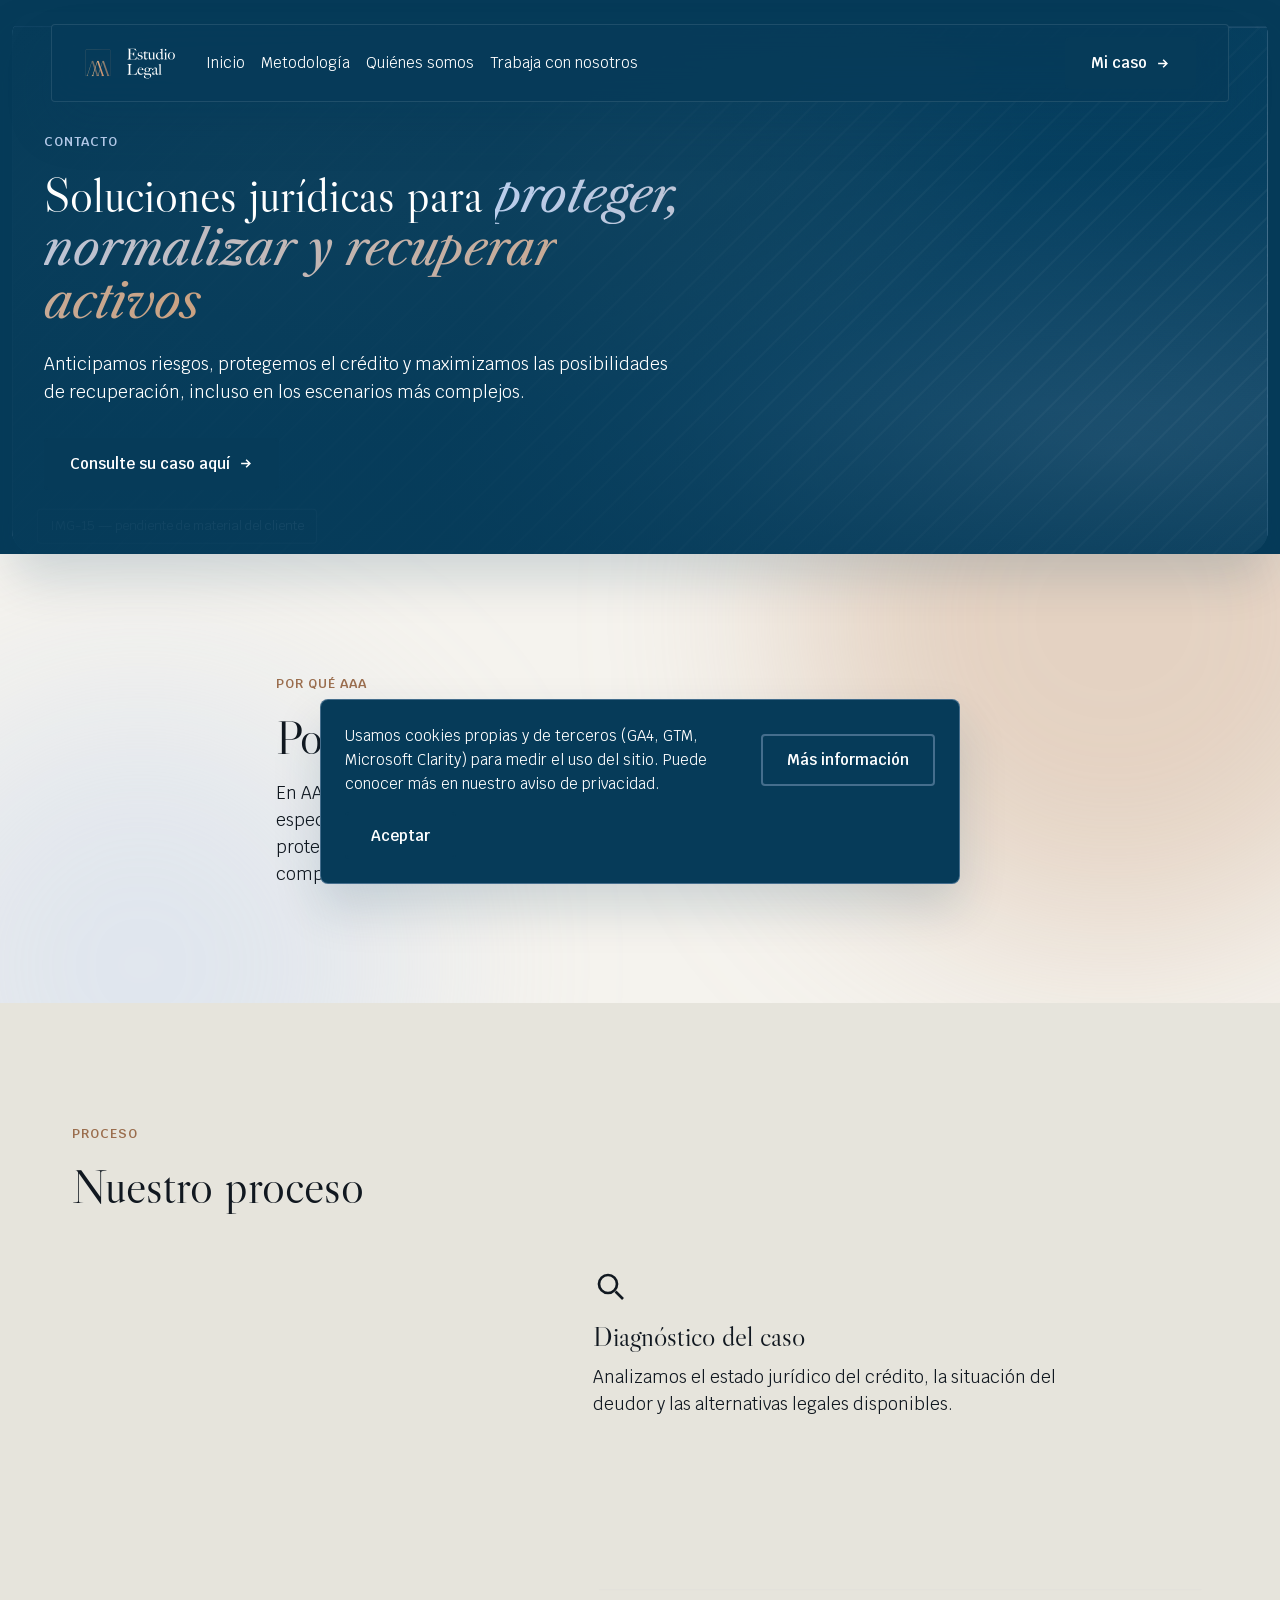
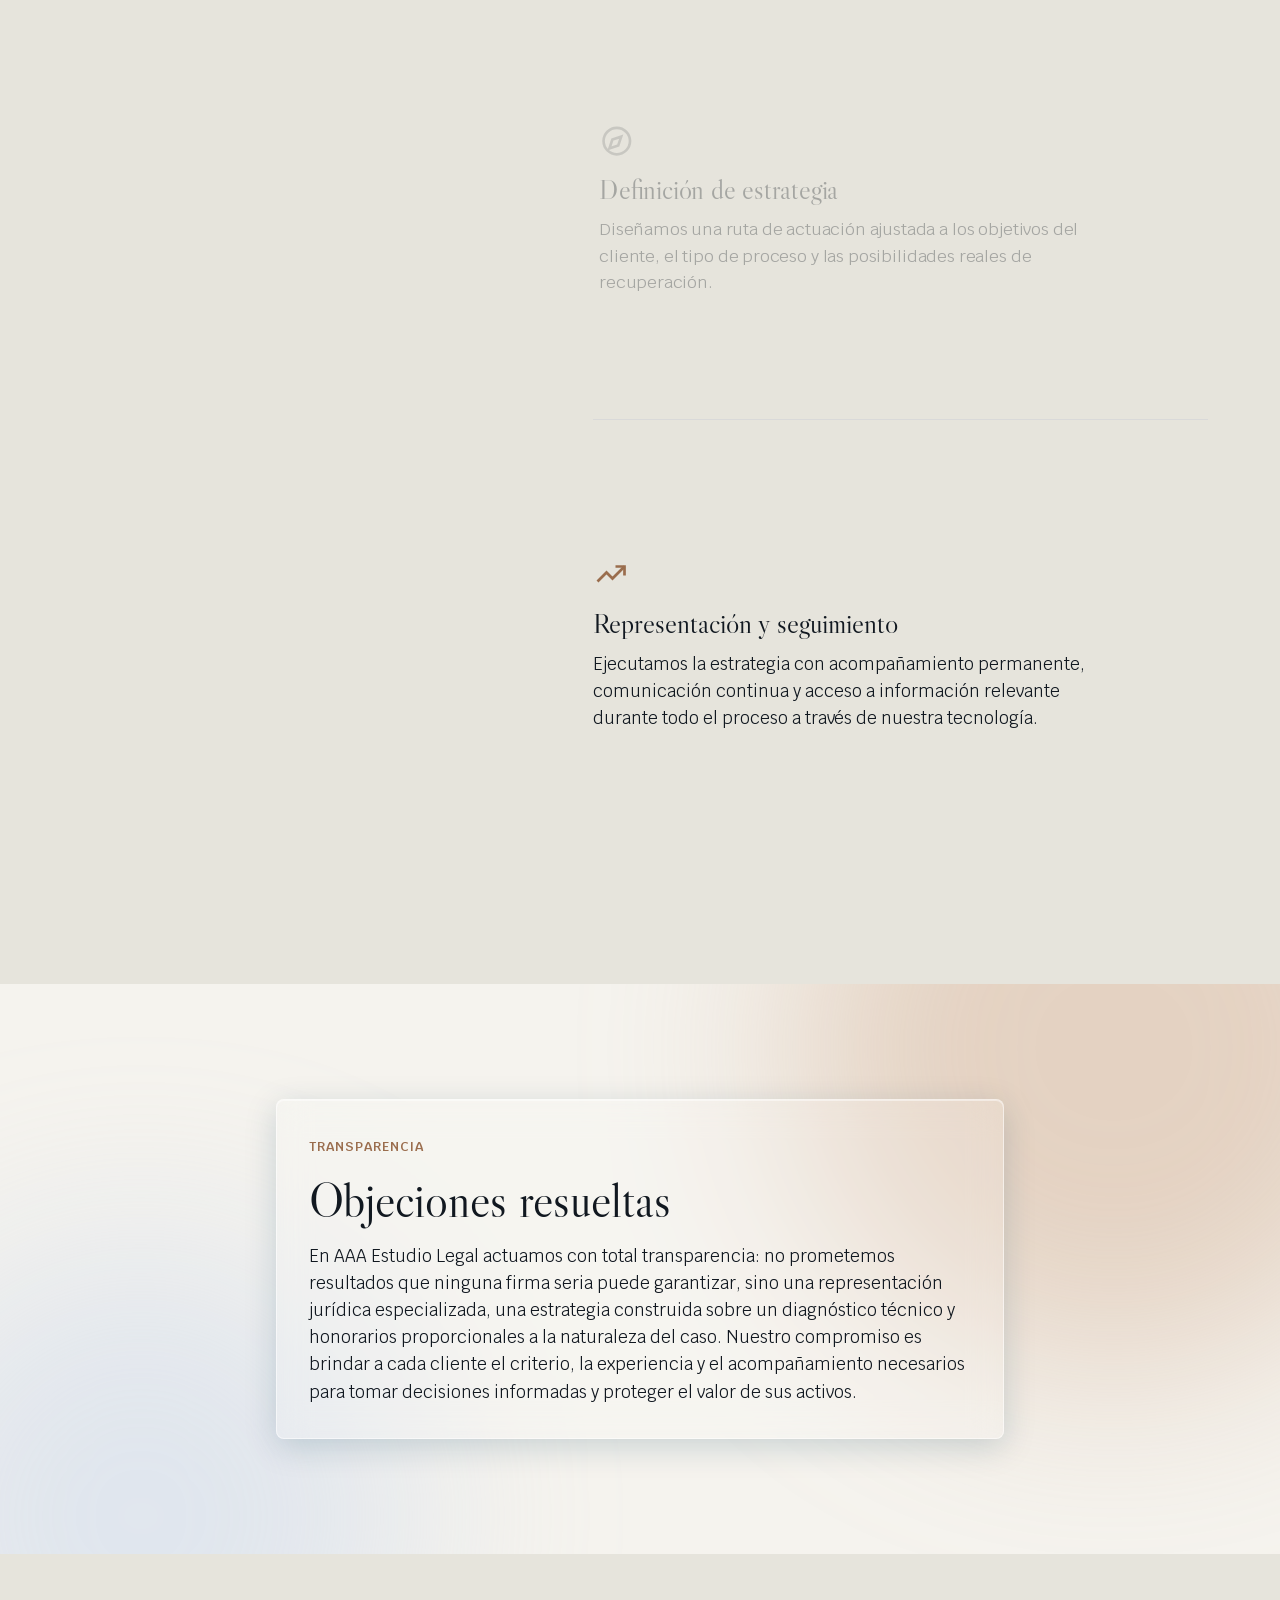
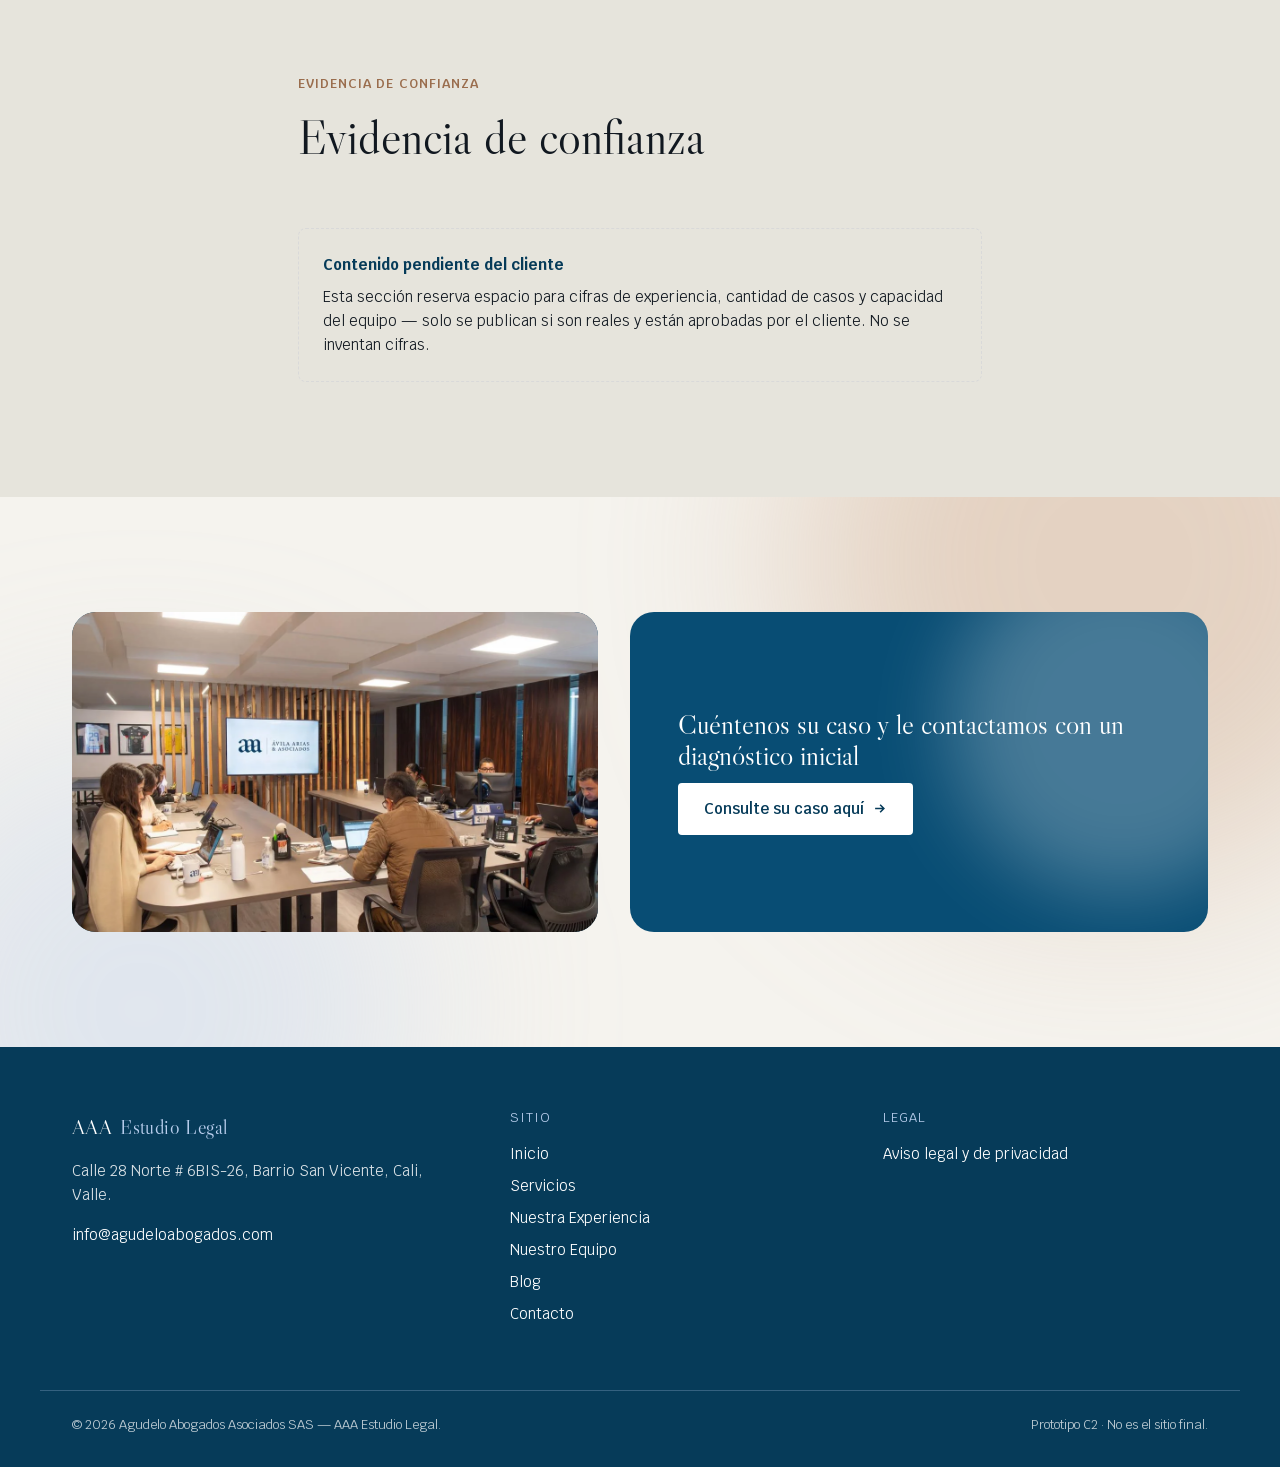
==== prototype/captacion-b2b.html @ b90ad203 "fix(header): el botón destacado vuelve a decir "Mi caso" (D42) El Owner confirmó que ese botón apunt" ====
<!DOCTYPE html>
<html lang="es">
<head>
<meta charset="UTF-8">
<meta name="viewport" content="width=device-width, initial-scale=1">
<title>Contacto — AAA Estudio Legal</title>
<meta name="description" content="Soluciones jurídicas para proteger, normalizar y recuperar activos. Anticipamos riesgos y maximizamos las posibilidades de recuperación.">
<link rel="preconnect" href="https://fonts.googleapis.com">
<link rel="preconnect" href="https://fonts.gstatic.com" crossorigin>
<link href="https://fonts.googleapis.com/css2?family=Krub:wght@400;500;600;700&family=Libre+Caslon+Display&family=Libre+Caslon+Text:ital@1&display=swap" rel="stylesheet">
<link rel="stylesheet" href="css/tokens.css">
<link rel="stylesheet" href="css/base.css">
<link rel="stylesheet" href="css/components.css">
</head>
<body>

<a class="skip-link" href="#contenido">Saltar al contenido</a>

<header class="site-header">
  <div class="container site-header__inner">
    <a class="brand" href="index.html" aria-label="AAA Estudio Legal — Inicio">
      <span class="brand__mark" aria-hidden="true">
        <img class="brand__isotype" src="assets/img/isotipo-AAA-legal.svg" width="200" height="200" alt="">
      </span>
      <span class="brand__wordmark" aria-hidden="true">
        <img src="assets/img/letras-blanco-logo-AAA-legal.svg" width="200" height="124" alt="">
      </span>
    </a>

    <details class="nav" open>
      <summary class="nav__toggle" aria-expanded="true">
        <svg class="nav__toggle-icon" viewBox="0 0 24 24" fill="none" stroke="currentColor" stroke-width="2" aria-hidden="true"><line x1="3" y1="6" x2="21" y2="6"/><line x1="3" y1="12" x2="21" y2="12"/><line x1="3" y1="18" x2="21" y2="18"/></svg>
        <span class="visually-hidden">Menú de navegación</span>
      </summary>
      <div class="nav__panel">
        <!-- D36 (2026-08-20): ver nota completa en index.html — mismo menú en las 7 páginas. -->
        <nav aria-label="Navegación principal">
          <ul>
            <li><a href="index.html">Inicio</a></li>
            <li><a href="servicios.html">Metodología</a></li>
            <li><a href="nuestro-equipo.html">Quiénes somos</a></li>
            <li><a href="nuestro-equipo.html#postulacion-heading">Trabaja con nosotros</a></li>
          </ul>
        </nav>
      </div>
    </details>

    <div class="site-header__actions">
      <a class="btn btn--primary btn--header" href="#nota-ady">
        <span class="btn--header-label">Mi caso</span>
        <svg class="btn--icon" viewBox="0 0 24 24" fill="none" stroke="currentColor" stroke-width="2.5" aria-hidden="true"><path d="M5 12h14M13 6l6 6-6 6"/></svg>
      </a>
    </div>
  </div>
</header>

<main id="contenido">

  <!-- HERO — mismo sistema de hero inmersivo que Inicio/Servicios. Esta es la única
       página donde el CTA "Consulte su caso aquí" vive en el hero mismo: es la
       acción de conversión PRINCIPAL del sitio (D17), dirigida directamente al
       evento que activa la necesidad (la deuda), no al público general de Inicio. -->
  <section class="hero-immersive section" data-surface="dark" aria-label="Presentación" style="padding-bottom: 0;">
    <div class="hero-shell">
      <div class="hero-shell__media">
        <div class="media-placeholder" data-img-id="IMG-15" role="img" aria-label="Espacio reservado para fotografía o recurso visual de Contacto (IMG-15) — ver IMAGE-BRIEF.md">
          <span class="media-placeholder__label">IMG-15 — pendiente de material del cliente</span>
        </div>
        <div class="hero-shell__scrim" aria-hidden="true"></div>
      </div>
      <div class="hero-shell__content">
        <p class="eyebrow">Contacto</p>
        <h1 class="hero__title">Soluciones jurídicas para <span class="text-gradient">proteger, normalizar y recuperar activos</span></h1>
        <p>Anticipamos riesgos, protegemos el crédito y maximizamos las posibilidades de recuperación, incluso en los escenarios más complejos.</p>
        <div class="hero__actions">
          <a class="btn btn--primary" href="#nota-ady">
            Consulte su caso aquí
            <svg class="btn--icon" viewBox="0 0 24 24" fill="none" stroke="currentColor" stroke-width="2.5" aria-hidden="true"><path d="M5 12h14M13 6l6 6-6 6"/></svg>
          </a>
        </div>
      </div>
    </div>
  </section>

  <!-- POR QUÉ ELEGIR AAA -->
  <section class="section" data-surface="atmosphere" aria-labelledby="por-que-heading">
    <div class="atmosphere" aria-hidden="true"></div>
    <div class="container" style="max-width: 72ch;">
      <div class="reveal">
        <p class="eyebrow">Por qué AAA</p>
        <h2 id="por-que-heading">Por qué elegir AAA Estudio Legal</h2>
        <p>En AAA Estudio Legal representamos exclusivamente a acreedores, una especialización que nos permite diseñar estrategias jurídicas enfocadas en la protección del crédito y la recuperación de activos en escenarios de alta complejidad.</p>
      </div>
    </div>
  </section>

  <!-- NUESTRO PROCESO — mismo componente stepper con scroll que Servicios § Metodología
       (reutilizado a pedido explícito del Owner), con el copy propio de esta página. -->
  <section class="section stepper" data-surface="muted" aria-labelledby="proceso-b2b-heading">
    <div class="container stepper__grid">
      <div class="stepper__intro reveal">
        <p class="eyebrow">Proceso</p>
        <h2 id="proceso-b2b-heading">Nuestro proceso</h2>
      </div>
      <div class="stepper__steps">
        <article class="stepper__step">
          <span class="stepper__icon" aria-hidden="true">
            <svg viewBox="0 0 24 24" fill="none" stroke="currentColor" stroke-width="1.8"><circle cx="10" cy="10" r="6"/><path d="M15 15l5 5"/></svg>
          </span>
          <h3>Diagnóstico del caso</h3>
          <p>Analizamos el estado jurídico del crédito, la situación del deudor y las alternativas legales disponibles.</p>
        </article>
        <article class="stepper__step">
          <span class="stepper__icon" aria-hidden="true">
            <svg viewBox="0 0 24 24" fill="none" stroke="currentColor" stroke-width="1.8"><circle cx="12" cy="12" r="9"/><path d="M15 9l-2 6-6 2 2-6 6-2z"/></svg>
          </span>
          <h3>Definición de estrategia</h3>
          <p>Diseñamos una ruta de actuación ajustada a los objetivos del cliente, el tipo de proceso y las posibilidades reales de recuperación.</p>
        </article>
        <article class="stepper__step">
          <span class="stepper__icon" aria-hidden="true">
            <svg viewBox="0 0 24 24" fill="none" stroke="currentColor" stroke-width="1.8"><path d="M3 17l6-6 4 4 8-8"/><path d="M15 7h6v6"/></svg>
          </span>
          <h3>Representación y seguimiento</h3>
          <p>Ejecutamos la estrategia con acompañamiento permanente, comunicación continua y acceso a información relevante durante todo el proceso a través de nuestra tecnología.</p>
        </article>
      </div>
    </div>
  </section>

  <!-- OBJECIONES RESUELTAS -->
  <section class="section" data-surface="atmosphere" aria-labelledby="objeciones-b2b-heading">
    <div class="atmosphere" aria-hidden="true"></div>
    <div class="container" style="max-width: 72ch;">
      <div class="surface-glass reveal" style="padding: var(--space-8);">
        <p class="eyebrow">Transparencia</p>
        <h2 id="objeciones-b2b-heading">Objeciones resueltas</h2>
        <p>En AAA Estudio Legal actuamos con total transparencia: no prometemos resultados que ninguna firma seria puede garantizar, sino una representación jurídica especializada, una estrategia construida sobre un diagnóstico técnico y honorarios proporcionales a la naturaleza del caso. Nuestro compromiso es brindar a cada cliente el criterio, la experiencia y el acompañamiento necesarios para tomar decisiones informadas y proteger el valor de sus activos.</p>
      </div>
    </div>
  </section>

  <!-- EVIDENCIA DE CONFIANZA — placeholder explícito: cifras reales pendientes de
       aprobación del cliente, no se inventan (content/06-captacion-b2b.md). -->
  <section class="section" data-surface="muted" aria-labelledby="evidencia-heading">
    <div class="container" style="max-width: 68ch;">
      <p class="eyebrow">Evidencia de confianza</p>
      <h2 id="evidencia-heading">Evidencia de confianza</h2>
      <div class="ady-note reveal">
        <strong>Contenido pendiente del cliente</strong>
        Esta sección reserva espacio para cifras de experiencia, cantidad de casos y capacidad del equipo — solo se publican si son reales y están aprobadas por el cliente. No se inventan cifras.
      </div>
    </div>
  </section>

  <!-- CIERRE / FORMULARIO — mismo bloque de dos tarjetas usado en Inicio y en
       Transparencia/Cierre de Servicios. -->
  <section class="section" data-surface="atmosphere" aria-labelledby="cierre-b2b-heading">
    <div class="atmosphere" aria-hidden="true"></div>
    <div class="container">
      <div class="cierre-grid reveal">
        <div class="cierre-card cierre-card--image">
          <img class="cierre-card__img" src="assets/img/hero-inicio.webp" alt="Equipo de AAA Estudio Legal trabajando en sala de reuniones" data-img-id="IMG-16">
        </div>
        <div class="cierre-card cierre-card--cta">
          <span class="cierre-card__halo" aria-hidden="true"></span>
          <div class="cierre-card__content cierre-card__content--statement">
            <h2 id="cierre-b2b-heading">Cuéntenos su caso y le contactamos con un diagnóstico inicial</h2>
            <a class="btn cierre-card__btn" href="#nota-ady">
              Consulte su caso aquí
              <svg class="btn--icon" viewBox="0 0 24 24" fill="none" stroke="currentColor" stroke-width="2.5" aria-hidden="true"><path d="M5 12h14M13 6l6 6-6 6"/></svg>
            </a>
          </div>
        </div>
      </div>
    </div>
  </section>

</main>

<footer class="site-footer">
  <div class="container footer-grid">
    <div>
      <p class="brand" style="margin-bottom: var(--space-4);">AAA <span>Estudio Legal</span></p>
      <p style="font-size: var(--text-sm); opacity: .85;">Calle 28 Norte # 6BIS-26, Barrio San Vicente, Cali, Valle.</p>
      <p style="font-size: var(--text-sm);"><a href="mailto:info@agudeloabogados.com">info@agudeloabogados.com</a></p>
    </div>
    <div>
      <h2>Sitio</h2>
      <nav class="footer-links" aria-label="Mapa del sitio">
        <a href="index.html">Inicio</a>
        <a href="servicios.html">Servicios</a>
        <a href="proximamente.html">Nuestra Experiencia</a>
        <a href="nuestro-equipo.html">Nuestro Equipo</a>
        <a href="noticias-analisis.html">Blog</a>
        <a href="captacion-b2b.html">Contacto</a>
      </nav>
    </div>
    <div>
      <h2>Legal</h2>
      <nav class="footer-links" aria-label="Legal">
        <a href="proximamente.html">Aviso legal y de privacidad</a>
      </nav>
    </div>
  </div>
  <div class="container footer-bottom">
    <span>© 2026 Agudelo Abogados Asociados SAS — AAA Estudio Legal.</span>
    <span>Prototipo C2 · No es el sitio final.</span>
  </div>
</footer>

<div class="cookie-banner" role="region" aria-label="Aviso de cookies" hidden>
  <p>Usamos cookies propias y de terceros (GA4, GTM, Microsoft Clarity) para medir el uso del sitio. Puede conocer más en nuestro aviso de privacidad.</p>
  <a class="btn btn--ghost" href="proximamente.html" style="color:var(--color-white); border-color: var(--color-border-on-dark);">Más información</a>
  <button class="btn btn--primary" type="button" data-cookie-accept>Aceptar</button>
</div>

<script src="js/main.js"></script>
</body>
</html>
---- prototype/css/tokens.css ----
/*
  Tokens de diseño — candidatos C2.
  Cada variable está pensada para mapear 1:1 a theme.json (settings.color.palette,
  settings.typography.fontFamilies/fontSizes, settings.spacing.spacingSizes,
  custom.radius, custom.shadow) cuando se implemente el block theme.
  Fuente de los colores/tipografías: STATUS.md → "Hechos confirmados" (manual de marca).
*/

:root {
  /* ============================================================
     PALETA — Decisión D26 (Product Lead, 2026-08-05): Visual Language
     Lab como sistema vigente. Reemplaza la paleta turquesa/teal de D23
     por una paleta reducida alineada con el manual de marca (el navy
     #063B59 es el mismo del manual original; D23 lo había sustituido,
     D26 lo restaura). Valores tomados literalmente de la referencia
     interna aprobada, prototype/type-lab.html (:root). Ver PROJECT.md
     → Decisiones D26 y QA.md para el registro de migración.
     Nombrada en capas para mapear 1:1 a theme.json settings.color.palette. */
  --color-navy-deep: #063B59;     /* "Primary" del lab — autoridad y estructura */
  --color-accent-main: #CAA181;   /* "Accent" del lab — cobre mate, uso decorativo/dark */
  --color-accent-light: #B9CEED;  /* "Secondary" del lab — azul claro, tecnología tranquila */
  --color-surface-soft: #F5F3EE;  /* "Background" del lab — marfil/calidez editorial */
  --color-ink-dark: #111820;      /* "Text" del lab — tinta, no negro puro */
  --color-surface-light: #F5F3EE; /* fondo general — mismo marfil que surface-soft (D26 no distingue ambos roles) */
  --color-white: #FFFFFF;          /* "Surface" del lab — claridad funcional */

  /* Tripletes RGB — para componer rgba() en sombras/scrims sin duplicar el valor hex */
  --color-navy-deep-rgb: 6, 59, 89;
  --color-accent-main-rgb: 202, 161, 129;
  --color-accent-light-rgb: 185, 206, 237;

  /* Variantes derivadas (no son parte de los tonos base del lab — se calculan a partir de
     ellos, igual que antes existían navy-800/navy-700 derivados del navy institucional) */
  --color-navy-hover: #032C43;      /* "Primary-deep" del lab — hover de botones sólidos */
  --color-navy-elevated: #084D74;   /* navy-deep aclarado (no está en el lab, interpolado en
     la misma proporción que la variante anterior) — superficies oscuras elevadas */
  --color-accent-main-strong: #9A6D4D; /* "Accent-deep" del lab — único caso: texto/ícono/
     borde con requisito de AA sobre fondo CLARO. El cobre puro (--color-accent-main) da
     solo 2.35:1 sobre blanco (falla incluso el mínimo de 3:1 para UI); esta variante da
     ~4.5:1, verificado por fórmula de luminancia relativa — ver detalle en README. */
  --color-surface-muted: #E6E4DC; /* fondo suave para cards/citas (no está en el lab —
     interpolado entre Background #F5F3EE y Border #D9D9D9 para distinguirse de ambos) */
  --color-text-muted: #5E666D; /* "Text-muted" del lab — texto secundario/captions/ayudas */
  --color-border-flat: #D9D9D9; /* "Border" del lab — línea sólida, distinta de --color-border-subtle (rgba) */

  /* Alias retrocompatibles — todo el sistema de componentes ya construido (~50 reglas)
     referencia estos nombres; remapearlos aquí propaga la nueva paleta sin tocar cada
     regla una por una. Los nombres "gold"/"navy-900" quedan como alias históricos. */
  --color-navy-900: var(--color-navy-deep);
  --color-navy-800: var(--color-navy-hover);
  --color-navy-700: var(--color-navy-elevated);
  --color-gold-100: var(--color-accent-light);   /* rol "acento claro sobre fondo oscuro" — ahora el azul claro del lab */
  --color-gold-200: var(--color-accent-main-strong); /* rol "acento con AA sobre superficie clara" — ahora accent-deep */
  --color-gold-300: var(--color-accent-main-strong); /* mismo rol que gold-200 — el lab da un solo tono oscurecido, no dos */
  --color-gray-100: var(--color-surface-muted);
  --color-ink: var(--color-ink-dark);
  /* La "dirección cromática candidata B" (acento frío) de la iteración anterior queda
     absorbida por la nueva paleta — el azul claro del lab cumple el mismo rol. */
  --color-accent-cool-100: var(--color-accent-light);
  --color-accent-cool-200: var(--color-accent-main);

  /* Color — roles semánticos (para no acoplar componentes a un valor de marca directo) */
  --color-surface-dark: var(--color-navy-900);
  --color-surface-dark-elevated: var(--color-navy-700);
  --color-text-on-light: var(--color-ink);
  --color-text-on-dark: var(--color-white);
  --color-accent-on-dark: var(--color-gold-100);   /* azul claro — 7.38:1 sobre navy-deep */
  --color-accent-strong: var(--color-gold-200);     /* accent-deep — ~4.5:1 sobre blanco, texto/bordes/iconos en superficie clara */
  /* D26: gris plano del lab (--border, #D9D9D9), no un tinte de navy en transparencia
     — el lab lo usa como color sólido en cards/divisores ("división silenciosa"), y un
     tinte azulado se notaba como una desviación frente a la referencia aprobada. */
  --color-border-subtle: var(--color-border-flat);
  --color-border-on-dark: rgba(var(--color-accent-light-rgb), 0.35);
  /* Foco (D26): a diferencia de la paleta teal (D23), ningún tono único de esta paleta
     cumple 3:1 tanto sobre navy-deep como sobre blanco a la vez — el azul claro da 7.38:1
     sobre navy pero solo 1.60:1 sobre blanco; el cobre da 5.02:1 sobre navy pero 2.35:1
     sobre blanco. Se resuelve con dos tokens en vez de uno: navy-deep como anillo por
     defecto (11.8:1 sobre blanco/marfil, el caso más común en el sitio) y un override
     explícito a azul claro dentro de `[data-surface="dark"]` (ver base.css) para que el
     foco siga siendo visible sobre fondo oscuro (formularios, CTAs oscuros). */
  --color-focus-ring: var(--color-navy-deep);
  --color-focus-ring-on-dark: var(--color-accent-light);

  --color-surface-atmosphere: var(--color-surface-light); /* consolidado — un solo tono de base clara */

  /* Halos — capas difuminadas muy desaturadas para el fondo "nebulosa" (§ 6).
     Recorren los tonos de la paleta reducida (D26): cobre / azul claro / navy-deep,
     en vez de los dorados del manual original o el teal de D23. */
  --halo-accent-main: rgba(var(--color-accent-main-rgb), 0.40);
  --halo-cool: rgba(var(--color-accent-light-rgb), 0.35);
  --halo-navy: rgba(var(--color-navy-deep-rgb), 0.14);
  --halo-blur: 100px;

  /* Header sticky con glass. Opacidad calibrada, no arbitraria: con el header fijo, al
     hacer scroll puede quedar cualquier sección (clara u oscura) detrás. Se calculó el
     mínimo de opacidad que garantiza AA (4.5:1) para texto blanco incluso en el peor
     caso — fondo blanco puro detrás. Con la paleta D26, 0.88 de navy-deep (#063B59)
     sobre blanco da luminancia combinada ~0.077, contraste ~8.3:1 — más margen que con
     el navy de D23 (~4.6:1), porque #063B59 es más oscuro/saturado. Se mantiene 0.88
     sin cambios: ya cumple AA con holgura y no hay motivo para tocar un valor que
     funciona. */
  --header-glass-bg: rgba(var(--color-navy-deep-rgb), 0.88);

  /* Superficies "vidrio" — vidrio real (translúcido), pensado para flotar sobre la
     atmósfera con halos detrás, donde el desenfoque sea perceptible. Nunca tan
     transparente que el texto dependa del fondo: ver override de contraste en
     `.credibility-card.surface-glass`. Blanco puro (no de la paleta teal) — el vidrio
     debe leerse como una superficie neutra encima de cualquier tono de fondo. */
  --glass-bg: rgba(255, 255, 255, 0.16);
  --glass-bg-on-dark: rgba(255, 255, 255, 0.08);
  --glass-border: rgba(255, 255, 255, 0.55);
  --glass-border-on-dark: rgba(255, 255, 255, 0.18);
  --glass-blur: 16px;
  --glass-shadow: 0 8px 32px rgba(var(--color-navy-deep-rgb), 0.18);
  --glass-highlight: inset 0 1px 0 rgba(255, 255, 255, 0.45);

  /* Tipografía — familias. Decisión D30 (Owner, 2026-08-13): reemplaza Playfair
     Display/Instrument Sans (D26) por la tipografía del manual de marca — Big
     Caslon (títulos) y Krub (descripciones/cuerpo).
     --font-display: Big Caslon no está disponible como webfont libre (es una fuente
     de sistema de macOS/iOS, no existe en Google Fonts). Se usa 'Libre Caslon
     Display' como sustituto gratuito de la misma familia Caslon, con render
     idéntico en el 100% de navegadores — decisión explícita del Owner, no una
     aproximación silenciosa. Solo trae el corte regular (peso 400, sin itálica real):
     ver .text-gradient más abajo, que usa 'Libre Caslon Text' (itálica real) para el
     énfasis en degradado en vez de la itálica sintética de Libre Caslon Display.
     --font-sans: Krub — ya se había usado en este proyecto antes de D22/D26, es la
     tipografía secundaria del manual de marca. Ambas Google Fonts de uso libre,
     cargadas vía <link> (ver prototype/README.md § 1.3 y § 7). */
  --font-display: 'Libre Caslon Display', Georgia, 'Times New Roman', serif;
  --font-sans: 'Krub', 'Segoe UI', system-ui, -apple-system, sans-serif;

  /* Tipografía — escala (mapeable a settings.typography.fontSizes) */
  --text-xs: 0.8125rem;
  --text-sm: 0.9375rem;
  --text-base: 1.0625rem;
  --text-md: 1.25rem;
  --text-lg: 1.75rem;
  --text-xl: 2.25rem;
  --text-2xl: 3rem;
  --text-3xl: 3.75rem;
  --leading-tight: 1.1;
  --leading-snug: 1.3;
  --leading-normal: 1.6;

  /* Espaciado — escala modular (mapeable a settings.spacing.spacingSizes) */
  --space-1: 0.25rem;
  --space-2: 0.5rem;
  --space-3: 0.75rem;
  --space-4: 1rem;
  --space-6: 1.5rem;
  --space-8: 2rem;
  --space-12: 3rem;
  --space-16: 4rem;
  --space-24: 6rem;
  --space-32: 8rem;

  /* Layout */
  --hero-inset: clamp(0.375rem, 1vw, 0.75rem); /* margen mínimo y uniforme del hero a pantalla completa (arriba + costados) */
  --container-max: 1200px;
  --gutter-mobile: 1rem;
  --gutter-desktop: 2rem;
  --container-padding: clamp(var(--gutter-mobile), 4vw, var(--gutter-desktop));

  /* Ritmo entre secciones — fluido, no un salto brusco entre breakpoints (§ 2) */
  --space-section: clamp(6rem, 9vw, 10rem);        /* ~96–160px desktop */
  --space-section-mobile: clamp(4rem, 12vw, 6rem);  /* ~64–96px — se aplica bajo 640px */

  /* Radios (D26) — el lab define solo dos: --radius-control (4px) y --radius-card (8px),
     bajo el principio "radios discretos, superficies planas, bordes precisos" (más
     institucional que el 18–24px de la dirección anterior). Los tres tokens que el lab
     no cubre (container/lg/xl, para paneles más grandes que un botón o una card de
     componente) se interpolan reduciendo cada uno a poco menos de la mitad de su valor
     anterior, manteniendo el mismo principio de discreción sin inventar una escala nueva. */
  --radius-sm: 4px;         /* = --radius-control del lab */
  --radius-md: 8px;         /* = --radius-card del lab */
  --radius-container: 12px; /* interpolado — contenedores principales */
  --radius-lg: 16px;        /* interpolado */
  --radius-xl: 24px;        /* interpolado — paneles fotográficos grandes */
  --radius-pill: 999px;     /* sin cambio — pills/badges siguen totalmente redondeados */

  /* Sombra — suave, nunca dura (Referente 02) */
  --shadow-sm: 0 1px 2px rgba(var(--color-navy-deep-rgb), 0.06);
  --shadow-md: 0 8px 24px rgba(var(--color-navy-deep-rgb), 0.10);
  --shadow-lg: 0 24px 48px rgba(var(--color-navy-deep-rgb), 0.16);

  /* Movimiento — ver prototype/README.md § Animaciones para justificación completa.
     Hovers/estados: 200–600ms · Entradas (fade-up, stagger): 550–900ms. */
  --motion-fast: 200ms;
  --motion-base: 300ms;
  --motion-slow: 450ms;
  --motion-entrance: 700ms;
  --motion-stagger-step: 90ms;
  --motion-ease: cubic-bezier(0.4, 0, 0.2, 1);
  --motion-ease-entrance: cubic-bezier(0.16, 1, 0.3, 1);
  --reveal-distance: 20px;
  --parallax-distance: 24px; /* recorrido máximo del parallax sutil del hero, no de la página */

  /* Coreografía de cards (2026-07-29) — dos velocidades intencionales:
     "smooth" para la entrada en hover/foco (lenta, lujosa); "snap" para :active
     (rápida, se siente físico al soltar). Ninguna de las dos anima nada por sí
     sola — solo se activan dentro de `@media (prefers-reduced-motion: no-preference)`,
     ver § Coreografía de cards en components.css. */
  --transition-smooth: all 0.4s cubic-bezier(0.25, 1, 0.5, 1);
  --transition-snap: transform 0.15s var(--motion-ease);
}

@media (prefers-reduced-motion: reduce) {
  :root {
    --motion-fast: 0ms;
    --motion-base: 0ms;
    --motion-slow: 0ms;
    --motion-entrance: 0ms;
    --motion-stagger-step: 0ms;
    --reveal-distance: 0px;
    --parallax-distance: 0px;
    --transition-smooth: none;
    --transition-snap: none;
  }
}
---- prototype/css/base.css ----
/* Base — reset mínimo, tipografía y utilidades de layout/accesibilidad */

*, *::before, *::after { box-sizing: border-box; }
html { scroll-behavior: smooth; }
@media (prefers-reduced-motion: reduce) {
  html { scroll-behavior: auto; }
}

body {
  margin: 0;
  font-family: var(--font-sans);
  font-size: var(--text-base);
  line-height: var(--leading-normal);
  color: var(--color-text-on-light);
  background: var(--color-surface-light);
  -webkit-font-smoothing: antialiased;
}

h1, h2, h3, h4 {
  font-family: var(--font-display);
  line-height: var(--leading-tight);
  margin: 0 0 var(--space-4);
  font-weight: 400; /* D30: Libre Caslon Display solo trae el corte 400 — pedir 500/600 aquí produciría negrita sintética */
  letter-spacing: normal; /* D30: el tracking negativo (D26) estaba calibrado para Playfair Display/Space Grotesk; un serif clásico como Caslon se lee mejor sin tracking apretado — criterio candidato, sujeto a QA visual */
}

h1 { font-size: var(--text-3xl); }
h2 { font-size: var(--text-2xl); }
h3 { font-size: var(--text-lg); }

p { margin: 0 0 var(--space-4); max-width: 62ch; }
p:last-child { margin-bottom: 0; }

a { color: inherit; }

img, svg { max-width: 100%; display: block; }

ul[class] { list-style: none; margin: 0; padding: 0; }

/* Foco visible — nunca se suprime, solo se reestiliza (requisito D18 + REFERENTS.md) */
:focus { outline: none; }
:focus-visible {
  outline: 3px solid var(--color-focus-ring);
  outline-offset: 3px;
  border-radius: var(--radius-sm);
}
/* D26: la paleta reducida no tiene un tono único que cumpla 3:1 sobre navy Y sobre
   blanco a la vez (ver tokens.css → --color-focus-ring). El valor global de arriba
   está calibrado para el caso más común (fondo claro); esta regla lo corrige dentro
   de cualquier superficie oscura para que el foco siga siendo visible ahí. */
[data-surface="dark"] :focus-visible {
  outline-color: var(--color-focus-ring-on-dark);
}

.container {
  max-width: var(--container-max);
  margin-inline: auto;
  padding-inline: var(--container-padding);
}

.visually-hidden {
  position: absolute;
  width: 1px; height: 1px;
  overflow: hidden;
  clip: rect(0 0 0 0);
  clip-path: inset(50%);
  white-space: nowrap;
}

.skip-link {
  position: absolute;
  left: var(--space-4);
  top: -100px;
  background: var(--color-navy-900);
  color: var(--color-white);
  padding: var(--space-3) var(--space-6);
  border-radius: var(--radius-sm);
  z-index: 1100; /* por encima de la píldora del header (1000) — nunca debe quedar tapado al enfocarlo */
  transition: top var(--motion-base) var(--motion-ease);
}
.skip-link:focus {
  top: var(--space-4);
}

.eyebrow {
  display: inline-block;
  font-family: var(--font-sans);
  font-size: var(--text-xs);
  font-weight: 600;
  letter-spacing: 0.08em;
  text-transform: uppercase;
  color: var(--color-accent-strong);
  margin-bottom: var(--space-4);
}
section[data-surface="dark"] .eyebrow { color: var(--color-accent-on-dark); }

section[data-surface="dark"] {
  background: var(--color-surface-dark);
  color: var(--color-text-on-dark);
}
section[data-surface="muted"] {
  background: var(--color-surface-muted);
}
section[data-surface="dark"] h1,
section[data-surface="dark"] h2,
section[data-surface="dark"] h3 { color: var(--color-white); }

.section {
  padding-block: var(--space-section);
}
@media (max-width: 640px) {
  .section { padding-block: var(--space-section-mobile); }
}
---- prototype/css/components.css ----
/* Componentes — cada bloque está pensado como un pattern/template part independiente */

/* ---------- Header / navegación — píldora flotante (§ 2) ----------
   El <header> ya NO pinta nada: es solo un contenedor sticky de ancho completo que
   centra la píldora (necesario para que `margin-inline:auto` funcione). La píldora en
   sí — fondo, blur, borde, radio — vive en `.site-header__inner`, que ya existe en las
   3 páginas (index/servicios/proximamente) con el mismo nombre de clase, así que este
   rediseño no requiere tocar el HTML de ninguna de ellas para propagarse.
   Mentalidad WordPress: `.site-header` ~ el contenedor que genera el tema (Group/Row);
   `.site-header__inner` ~ el Group interno que en Gutenberg tendría el estilo de
   "barra de navegación" aplicado; `.nav` ~ bloque Navigation; `.brand` ~ Site Logo/Title;
   `.site-header__actions` ~ bloque Buttons. El CSS solo debe tocar estos contenedores
   externos para que, al migrar, el marcado real de Navigation/Site Logo no se rompa. */
/* Bug corregido (2026-07-31): `position:sticky` sigue reservando su propio alto en el
   flujo normal del documento (aunque se pinte desplazado por `top`) — eso dejaba una
   franja del fondo de <body> (blanco) visible antes de que empezara el hero, del alto
   exacto de la píldora. Con `position:fixed` la píldora sale del flujo por completo:
   no reserva espacio, flota directamente sobre el hero desde el primer pixel — que es
   el efecto que se buscaba (nav flotante tipo "isla"), no una barra que empuja el resto
   de la página hacia abajo. `inset-inline:0` es necesario porque, a diferencia de un
   bloque normal, un elemento `fixed` no ocupa el ancho completo por defecto. */
.site-header {
  position: fixed;
  inset-inline: 0;
  top: 1.5rem;
  z-index: 1000;
  display: flex;
  justify-content: center;
  background: transparent;
  /* El header pasa a ser más angosto que el ancho completo — el "colchón" transparente
     a los costados de la píldora no debe interceptar clics del contenido de abajo. */
  pointer-events: none;
}
.site-header__inner {
  pointer-events: auto;
  position: relative; /* ancla el desplegable móvil (.nav__panel) a la píldora, no al header completo */
  display: flex;
  align-items: center;
  justify-content: space-between;
  flex-wrap: nowrap;
  gap: var(--space-6);
  width: 92%;
  /* Bug corregido (2026-07-31): al sumar los 3 enlaces nuevos (Talento AAA, Captación
     B2B, Noticias y Análisis) los 7 ítems del menú se partían en 2 líneas incluso a
     1440px — 1250px alcanzaba para 4 ítems, no para 7. Ver también el breakpoint del
     menú hamburguesa más abajo (subió de 1023px a 1365px por el mismo motivo). */
  max-width: 1500px;
  margin-inline: auto;
  padding: 0.75rem 2rem;
  /* D26: la píldora totalmente redondeada era herencia de D23 ("header píldora
     flotante") — el laboratorio no usa esa forma en ningún componente, ni siquiera
     en su propio header de muestra (barra recta). Se mantiene flotante/sticky (valor
     de UX ya establecido, D18: el CTA debe seguir siempre visible) pero con el mismo
     radio discreto que botones y cards, no un capsule. */
  border-radius: var(--radius-sm);
  background-color: var(--header-glass-bg);
  backdrop-filter: blur(16px);
  -webkit-backdrop-filter: blur(16px);
  border: 1px solid rgba(255, 255, 255, 0.1);
  box-shadow: var(--shadow-lg);
  /* `.container` (base.css) aporta max-width/padding-inline propios que esta píldora no
     necesita — al cargar components.css después de base.css, este `padding`/`max-width`
     (propiedades completas, no solo `-inline`) ganan la cascada sin tocar el HTML. */
}
/* Sin soporte de backdrop-filter: cae a navy sólido (ya es opaco al 88%, la diferencia
   visual es mínima) — nunca un header transparente sin blur, que sí rompería contraste. */
@supports not ((backdrop-filter: blur(1px)) or (-webkit-backdrop-filter: blur(1px))) {
  .site-header__inner { background-color: var(--color-navy-900); }
}
/* `position:fixed` ya no reserva alto propio en ninguna resolución, así que el primer
   bloque de cada página (hero inmersivo o, en páginas sin hero como proximamente.html,
   la primera `.section`) queda por defecto detrás de la píldora al cargar. En las
   páginas con hero inmersivo esto es intencional (el hero es oscuro y alto — la
   píldora flota sobre la foto a propósito, como en el resto del sistema). En páginas
   sin ese tratamiento, `.section` ya reserva 96–160px de padding-top (token
   `--space-section`), más que suficiente para que su título no quede tapado — se
   verificó visualmente, no hace falta un padding-top adicional solo para el header. */
@media (max-width: 640px) {
  .site-header { top: 0.75rem; }
  .site-header__inner { padding: 0.6rem 1.25rem; gap: var(--space-4); width: 94%; }
}
.brand {
  display: inline-flex;
  align-items: center;
  gap: var(--space-2);
  font-family: var(--font-display);
  font-size: var(--text-md);
  color: var(--color-white);
  text-decoration: none;
  letter-spacing: 0.02em;
  white-space: nowrap;
  flex-shrink: 1;
  min-width: 0;
  overflow: hidden;
  text-overflow: ellipsis;
}
.brand span { color: var(--color-accent-on-dark); }

/* Logo real (isotipo + wordmark) — D34 (2026-08-20): unifica el header de las 6
   páginas que hasta ahora mostraban "AAA Estudio Legal" en texto plano, para que
   coincida con Home. A diferencia de Home (`.home-page .brand__mark`/`.home-page
   .brand__wordmark`, ~42px, pensados para su barra de 78px de alto), estas medidas
   son más compactas porque la píldora flotante del resto del sitio es más angosta.
   Sin la animación de aparición del isotipo ni el swap claro/oscuro del wordmark de
   Home — ninguna de las dos páginas activa `data-header-theme="light"` hoy (queda
   dormido, ver comentario en la sección Home más abajo), así que aquí no se agrega
   esa complejidad. Reglas sin scope `.home-page` — Home conserva su propio tamaño
   porque `.home-page .brand__mark`/`.home-page .brand__wordmark` son más específicas
   y ganan la cascada sobre estas. */
.brand__mark {
  width: 28px;
  height: 28px;
  display: grid;
  place-items: center;
  flex: 0 0 28px;
  overflow: hidden;
}
.brand__isotype {
  display: block;
  width: 100%;
  height: 100%;
  object-fit: contain;
}
.brand__wordmark {
  position: relative;
  width: 62px;
  height: 31px;
  display: block;
  flex: 0 0 62px;
}
.brand__wordmark img {
  position: absolute;
  inset: 0;
  width: 100%;
  height: 100%;
  object-fit: contain;
}

.site-header__actions {
  display: flex;
  align-items: center;
  gap: var(--space-4);
  margin-left: auto;
}

/* nav como <details>: sin JS queda expandida (fallback funcional); con JS se colapsa en mobile.
   Nota: se evita `display:contents` en <details> — no es fiable entre navegadores para
   elementos interactivos (puede sacar el control del árbol de accesibilidad). */
.nav {
  display: flex;
  align-items: center;
}
.nav__toggle {
  display: none;
  list-style: none;
  cursor: pointer;
  color: var(--color-white);
  padding: var(--space-2);
  border-radius: var(--radius-sm);
  flex-shrink: 0;
}
.nav__toggle::-webkit-details-marker { display: none; }
.nav__toggle-icon { width: 24px; height: 24px; display: block; }

.nav__panel ul {
  display: flex;
  gap: var(--space-4);
  align-items: center;
  /* Bug corregido (2026-07-31): este <ul> no lleva atributo class, así que el reset
     `ul[class]{list-style:none}` de base.css no lo alcanzaba — el navegador mostraba
     sus viñetas por defecto (los puntos negros junto a cada enlace). */
  list-style: none;
  margin: 0;
  padding: 0;
}
.nav__panel a {
  text-decoration: none;
  font-size: var(--text-sm);
  color: var(--color-white);
  padding: var(--space-2) 0;
  border-bottom: 2px solid transparent;
  transition: border-color var(--motion-fast) var(--motion-ease), color var(--motion-fast) var(--motion-ease);
}
.nav__panel a:hover,
.nav__panel a[aria-current="page"] {
  border-color: var(--color-accent-on-dark);
  color: var(--color-accent-on-dark);
}

@media (max-width: 1023px) {
  /* Bug corregido (2026-08-05, migración D26): el corte había subido a 1535px en
     2026-07-31 porque con 7 ítems en el menú (Krub) el nav horizontal no cabía ni a
     1440px. Desde entonces (a) Talento AAA se eliminó (iteración 5) — quedan 6 ítems,
     no 7 — y (b) la tipografía de UI cambió a Instrument Sans. Medido en navegador:
     con la configuración actual el `<ul>` del nav ocupa ~370px a 1440px y ~409px a
     1024px, en ambos casos en una sola línea y sin desbordar la píldora — ya no hace
     falta un corte tan alto, y dejarlo en 1535px mostraba el menú como hamburguesa en
     cualquier resolución "normal" de escritorio. Se regresa al breakpoint estándar del
     resto del sistema (tablet/desktop en 1023px, ver README § 4). Debe coincidir con
     el `matchMedia` de js/main.js — si se cambia aquí, cambiar también ahí. */
  .nav__toggle { display: flex; align-items: center; }
  /* El desplegable ahora cuelga de la píldora (su ancestro posicionado es
     `.site-header__inner`, no el <header> completo) — mismo ancho que la píldora,
     mismo tratamiento de vidrio, para sentirse como una extensión de esta y no como
     un panel suelto de borde recto. */
  .nav__panel {
    position: absolute;
    inset-inline: 0;
    top: calc(100% + 0.5rem);
    background-color: var(--header-glass-bg);
    backdrop-filter: blur(16px);
    -webkit-backdrop-filter: blur(16px);
    border: 1px solid rgba(255, 255, 255, 0.1);
    border-radius: var(--radius-sm); /* D26: mismo radio discreto que la píldora del header */
    padding: var(--space-4) var(--space-6) var(--space-6);
  }
  @supports not ((backdrop-filter: blur(1px)) or (-webkit-backdrop-filter: blur(1px))) {
    .nav__panel { background-color: var(--color-navy-900); }
  }
  .nav__panel ul {
    flex-direction: column;
    align-items: flex-start;
    gap: var(--space-2);
  }
  .site-header__actions { gap: var(--space-3); }
  .btn--header { padding: var(--space-2) var(--space-4); font-size: var(--text-sm); }
}

@media (max-width: 560px) {
  .brand { font-size: var(--text-sm); gap: var(--space-1); }
  .brand__mark { width: 24px; height: 24px; flex-basis: 24px; }
  .brand__wordmark { width: 52px; height: 26px; flex-basis: 52px; }
}

@media (max-width: 480px) {
  /* El CTA de header pasa a solo-ícono para no romper el layout — el texto completo
     sigue disponible para lectores de pantalla y como CTA de texto completo en el hero. */
  .btn--header-label {
    position: absolute;
    width: 1px; height: 1px;
    overflow: hidden;
    clip: rect(0 0 0 0);
    white-space: nowrap;
  }
  .btn--header { padding: var(--space-3); border-radius: var(--radius-pill); }
  .btn--header .btn--icon { width: 1.2em; height: 1.2em; }
}

/* ---------- Botón / CTA principal (D18) ---------- */
.btn {
  display: inline-flex;
  align-items: center;
  gap: var(--space-2);
  font-family: var(--font-sans);
  font-weight: 600;
  font-size: var(--text-sm);
  text-decoration: none;
  /* D26: radio discreto (--radius-sm = --radius-control del lab, 4px) — no pill.
     "Radios discretos, superficies planas, bordes precisos" es el principio del
     laboratorio; los botones en píldora eran herencia de D23. */
  border-radius: var(--radius-sm);
  padding: var(--space-3) var(--space-6);
  border: 2px solid transparent;
  cursor: pointer;
  transition: background-color var(--motion-fast) var(--motion-ease),
              border-color var(--motion-fast) var(--motion-ease),
              transform var(--motion-fast) var(--motion-ease);
}
.btn:active { transform: scale(0.97); }

.btn--primary {
  background: var(--color-navy-900);
  color: var(--color-white);
  border-color: var(--color-navy-900);
}
.btn--primary:hover {
  background: var(--color-navy-800);
  border-color: var(--color-accent-on-dark);
}
.btn--primary:focus-visible {
  outline: 3px solid var(--color-accent-on-dark);
  outline-offset: 3px;
}

/* variante sobre fondo claro: mismo componente, mismo contraste garantizado */
section[data-surface="light"] .btn--primary,
section[data-surface="muted"] .btn--primary { border-color: var(--color-navy-900); }

.btn--icon { width: 1em; height: 1em; flex-shrink: 0; }

.btn--ghost {
  background: transparent;
  color: var(--color-white);
  border-color: var(--color-border-on-dark);
}
.btn--ghost:hover { border-color: var(--color-accent-on-dark); color: var(--color-accent-on-dark); }
/* Bug corregido (2026-07-31): el botón "Conoce nuestros servicios" traía un `style`
   inline con estos mismos valores para arreglar su contraste sobre fondo claro — pero
   un estilo inline gana por especificidad incluso sobre `:hover`, así que el color
   quedaba congelado en navy SIEMPRE, sin importar el estado. Se añade `atmosphere`
   a esta regla (antes solo cubría light/muted) para que el color base se resuelva
   aquí, no en el HTML. */
section[data-surface="light"] .btn--ghost,
section[data-surface="muted"] .btn--ghost,
section[data-surface="atmosphere"] .btn--ghost {
  color: var(--color-navy-900);
  border-color: var(--color-border-subtle);
}
/* Segundo bug corregido en la misma pasada: la regla de arriba (selector con
   `section[data-surface=...]`) tiene MÁS especificidad que `.btn--ghost:hover` sola,
   así que seguía ganando incluso en hover — el color quedaba congelado en navy de
   nuevo, solo que ahora por especificidad CSS en vez de por `style` inline. Hace
   falta un :hover explícito a este mismo nivel de especificidad para que gane.
   `--color-accent-on-dark` (el tono del hover genérico) es el azul claro de la paleta
   D26, pensado para leerse sobre navy — sobre fondo claro perdería casi todo el
   contraste (1.60:1), así que aquí se usa `--color-gold-200` (accent-deep, ~4.5:1
   sobre blanco): a diferencia de la paleta teal de D23, esta paleta no tiene un tono
   único que cumpla 3:1 en ambos fondos, así que cada contexto usa el suyo. */
section[data-surface="light"] .btn--ghost:hover,
section[data-surface="muted"] .btn--ghost:hover,
section[data-surface="atmosphere"] .btn--ghost:hover {
  color: var(--color-gold-200);
  border-color: var(--color-gold-200);
}

/* Variante "texto" (D26, lab: "Ver sistema de marca") — para CTA de menor jerarquía
   que el botón sólido/ghost: una frase que ya funciona como oración, subrayada, sin
   fondo ni padding de botón. No reemplaza al CTA principal (D18); es para transiciones
   internas de página como "si esto le resulta familiar, podemos ayudarle". */
.btn--text {
  padding: 0 0 2px;
  border-color: transparent;
  border-bottom-color: var(--color-gold-200);
  border-radius: 0;
  color: var(--color-navy-900);
}
.btn--text:hover { color: var(--color-gold-200); border-bottom-color: currentColor; }
section[data-surface="dark"] .btn--text {
  color: var(--color-white);
  border-bottom-color: var(--color-accent-on-dark);
}
section[data-surface="dark"] .btn--text:hover { color: var(--color-accent-on-dark); }

/* ---------- Hero ---------- */
.hero {
  position: relative;
  background: var(--color-surface-dark);
  color: var(--color-text-on-dark);
  padding-top: var(--space-24);
  padding-bottom: var(--space-32);
  overflow: hidden;
}
.hero__grid {
  display: grid;
  grid-template-columns: 1.1fr 0.9fr;
  gap: var(--space-16);
  align-items: center;
}
.hero__content { max-width: 46ch; }
.hero__title { margin-bottom: var(--space-6); }
.hero__actions {
  display: flex;
  gap: var(--space-4);
  margin-top: var(--space-8);
  flex-wrap: wrap;
}
@media (max-width: 900px) {
  .hero__grid { grid-template-columns: 1fr; }
  .hero__content { max-width: none; }
  /* El texto y el CTA principal deben verse sin scroll también en mobile (D18) —
     la imagen (secundaria, aún placeholder) va después, no antes. */
  .hero__media { aspect-ratio: 16 / 10; }
  .hero__media .media-placeholder { aspect-ratio: 16 / 10; }
  /* Titular más compacto para que el CTA quede cerca del primer viewport en mobile */
  .hero__title { font-size: var(--text-xl); }
  .hero { padding-top: var(--space-12); padding-bottom: var(--space-24); }
}

/* Transición curva hero → contenido (Referente 03) — gesto estático, sin animación */
.curve-divider {
  position: absolute;
  bottom: -1px;
  left: 0;
  width: 100%;
  height: 64px;
  color: var(--color-surface-light);
}
section[data-surface="muted"] + .hero .curve-divider,
.curve-divider--to-muted { color: var(--color-surface-muted); }

/* ---------- Placeholder de fotografía (sin banco de imágenes, sin inventar contenido) ---------- */
.media-placeholder {
  position: relative;
  aspect-ratio: 4 / 5;
  border-radius: var(--radius-xl);
  background:
    repeating-linear-gradient(135deg, rgba(var(--color-accent-light-rgb), 0.14) 0 2px, transparent 2px 18px),
    linear-gradient(160deg, var(--color-navy-700), var(--color-navy-900));
  border: 1px solid var(--color-border-on-dark);
  display: flex;
  align-items: flex-end;
  padding: var(--space-6);
}
.media-placeholder--wide { aspect-ratio: 16 / 10; }
/* Ajuste (2026-07-31): antes ocupaba toda la mitad de la grilla (columna 1fr, muy grande) —
   se pidió explícitamente un tratamiento más compacto para dejar sitio a la banda de
   "pills" del equipo debajo, sin que la sección se vuelva demasiado alta. */
.people-intro__media {
  aspect-ratio: 4 / 3;
  max-width: 360px;
  padding: var(--space-4);
}
.media-placeholder__label {
  font-size: var(--text-xs);
  color: var(--color-gold-100);
  background: rgba(var(--color-navy-deep-rgb), 0.55);
  border: 1px solid var(--color-border-on-dark);
  border-radius: var(--radius-sm);
  padding: var(--space-2) var(--space-3);
  line-height: var(--leading-snug);
}

/* ---------- Grid de los 3 focos / servicios ---------- */
.focus-grid {
  display: grid;
  grid-template-columns: repeat(3, 1fr);
  gap: var(--space-6);
}
@media (max-width: 1023px) { .focus-grid { grid-template-columns: repeat(2, 1fr); } }
@media (max-width: 560px) { .focus-grid { grid-template-columns: 1fr; } }

.focus-card {
  background: var(--color-surface-light);
  border: 1px solid var(--color-border-subtle);
  border-radius: var(--radius-md);
  padding: var(--space-6);
  box-shadow: var(--shadow-sm);
  transition: transform var(--motion-base) var(--motion-ease), box-shadow var(--motion-base) var(--motion-ease);
}
.focus-card:hover { transform: translateY(-4px); box-shadow: var(--shadow-md); }
.focus-card--emphasis {
  background: var(--color-surface-dark);
  color: var(--color-white);
  border-color: var(--color-border-on-dark);
}
.focus-card__index {
  font-family: var(--font-display);
  font-size: var(--text-md);
  color: var(--color-accent-strong);
  display: block;
  margin-bottom: var(--space-3);
}
.focus-card h3 { font-size: var(--text-md); margin-bottom: var(--space-2); }
.focus-card p { font-size: var(--text-sm); }

/* Ícono de situación (Inicio, "¿Eres acreedor y te enfrentas a alguno de estos riesgos?") — reemplaza los
   índices numéricos por iconografía Phosphor, mismo criterio del laboratorio
   (SVG inline individual, sin librería completa, un símbolo distinto y relevante
   por tarjeta, sin clichés jurídicos). */
.situation-icon {
  display: block;
  width: 32px;
  height: 32px;
  margin-bottom: var(--space-3);
  color: var(--color-gold-200);
  fill: currentColor;
}
/* Todas las tarjetas de esta cuadrícula deben verse como un mismo conjunto,
   sin importar cuánto texto tenga cada una. */
/* ---------- Servicios (bloques editoriales, Capacidad Técnica) ---------- */
.service-list {
  display: grid;
  gap: var(--space-8);
}
.service-block {
  display: grid;
  grid-template-columns: 0.6fr 1.4fr;
  gap: var(--space-8);
  padding-block: var(--space-12);
  border-top: 1px solid var(--color-border-subtle);
}
.service-block:first-child { border-top: none; padding-top: 0; }
@media (max-width: 800px) {
  .service-block { grid-template-columns: 1fr; gap: var(--space-3); }
}
.service-block__tag {
  font-size: var(--text-xs);
  letter-spacing: 0.06em;
  text-transform: uppercase;
  color: var(--color-navy-900);
  opacity: 0.6;
}
/* Los 3 bloques de "Nuestros servicios" comparten esta misma clase (2026-07-31,
   ronda 2 — antes cada uno tenía su propia estructura y su propio min-height de
   imagen, por eso los recuadros se veían de tamaños distintos). El bloque 01·02
   además lleva `.surface-glass` (es el único destacado con tratamiento de vidrio);
   `--media-reverse` solo cambia qué columna va primero (imagen a la izquierda en
   vez de a la derecha), nunca el tamaño — ambas comparten exactamente el mismo
   `grid-template-columns` y el mismo `.service-block__media { min-height }`. */
.service-block--media {
  display: grid;
  grid-template-columns: 1fr minmax(220px, 320px);
  gap: var(--space-8);
  align-items: center;
}
.service-block--media-reverse { grid-template-columns: minmax(220px, 320px) 1fr; }
.service-block__media { min-height: 280px; }
@media (max-width: 800px) {
  .service-block--media,
  .service-block--media-reverse { grid-template-columns: 1fr; }
}

/* ---------- Franja de sectores (prueba social sin logos/cifras) ---------- */
.sector-strip {
  display: flex;
  flex-wrap: wrap;
  gap: var(--space-3);
}
.sector-chip {
  font-size: var(--text-sm);
  border: 1px solid var(--color-border-subtle);
  border-radius: var(--radius-sm);
  padding: var(--space-2) var(--space-4);
}

/* ---------- Sectores de experiencia — bandas editoriales sin lectura geográfica ---------- */

.sector-experience__header {
  display: grid;
  grid-template-columns: minmax(0, 1.45fr) minmax(280px, 0.7fr);
  gap: clamp(var(--space-10), 7vw, var(--space-24));
  align-items: end;
}

.sector-experience__header h2 {
  max-width: 25ch;
  margin-bottom: 0;
}

.sector-experience__intro {
  max-width: 42ch;
  padding-bottom: 0.2em;
}

.sector-experience__intro p {
  margin: 0 0 var(--space-6);
}

.sector-experience__cta {
  display: inline-block;
  padding-bottom: 3px;
  border-bottom: 1px solid var(--color-accent-main);
  color: var(--color-navy-deep);
  font-weight: 500;
  text-decoration: none;
}

.sector-experience__cta:hover {
  color: var(--color-navy-hover);
  border-color: currentColor;
}

/* D38 (2026-08-20): grilla estática de tarjetas — reemplaza el marquee de dos filas
   (.sector-marquee y .sector-tile, eliminadas: sin ningún uso en el HTML tras este
   cambio). Mismo patrón responsive que `.focus-grid` (3 → 2 → 1 columnas). */
.sector-grid {
  display: grid;
  grid-template-columns: repeat(3, 1fr);
  gap: var(--space-6);
  margin-top: var(--space-16);
}
@media (max-width: 1023px) { .sector-grid { grid-template-columns: repeat(2, 1fr); } }
@media (max-width: 560px) { .sector-grid { grid-template-columns: 1fr; } }

.sector-card {
  display: flex;
  flex-direction: column;
  gap: var(--space-5);
  padding: var(--space-6) var(--space-8);
  border: 1px solid var(--color-border-flat);
  border-radius: var(--radius-md);
  background: var(--color-white);
  color: var(--color-navy-deep);
}

.sector-card__header {
  display: flex;
  align-items: center;
  gap: var(--space-5);
}

.sector-card__icon {
  width: 38px;
  height: 38px;
  flex: 0 0 38px;
  color: var(--color-accent-main-strong);
}

.sector-card__name {
  font-family: var(--font-display);
  font-size: clamp(1.15rem, 1.6vw, 1.5rem);
  font-weight: 400; /* D30: Libre Caslon Display solo trae peso 400 */
  line-height: 1.08;
  letter-spacing: -0.02em;
}

/* Fila de logos de clientes del sector — placeholders explícitos (D38), mismo
   criterio de "no inventar" que el resto del sitio hasta tener contenido real. */
.sector-card__logos {
  display: flex;
  flex-wrap: wrap;
  gap: var(--space-3);
  padding-top: var(--space-4);
  border-top: 1px solid var(--color-border-flat);
}

.sector-card__logo {
  display: inline-flex;
  align-items: center;
  justify-content: center;
  height: 40px;
  padding-inline: var(--space-4);
  border: 1px solid var(--color-border-flat);
  border-radius: var(--radius-sm);
  background: var(--color-surface-muted);
  color: var(--color-ink-dark);
  font-size: var(--text-xs);
  letter-spacing: 0.03em;
  opacity: 0.7;
}

/* D41 (2026-08-20): contador animado ("En cifras"), valores placeholder — ver nota en
   index.html. `.stat-card__number` arranca en 0 y js/main.js lo anima ascendiendo
   hasta `data-count-to` cuando entra en viewport (respeta prefers-reduced-motion:
   ese caso salta directo al valor final, sin animar). */
.stats-grid {
  display: grid;
  grid-template-columns: repeat(3, 1fr);
  gap: var(--space-8);
}
@media (max-width: 720px) { .stats-grid { grid-template-columns: 1fr; gap: var(--space-6); } }

.stat-card {
  text-align: center;
  padding: var(--space-8) var(--space-6);
  border: 1px solid var(--color-border-on-dark);
  border-radius: var(--radius-md);
}

.stat-card__number {
  font-family: var(--font-display);
  font-size: clamp(2.5rem, 5vw, 3.5rem);
  font-weight: 400;
  line-height: 1;
  color: var(--color-accent-on-dark);
  margin-bottom: var(--space-3);
}

.stat-card__label {
  font-size: var(--text-md);
}

.stat-card__pending {
  margin-top: var(--space-2);
  font-size: var(--text-xs);
  opacity: 0.65;
  font-style: italic;
}

@media (max-width: 900px) {
  .sector-experience__header {
    grid-template-columns: 1fr;
    gap: var(--space-8);
    align-items: start;
  }

  .sector-experience__intro {
    max-width: 60ch;
  }
}

@media (max-width: 560px) {
  .sector-grid {
    margin-top: var(--space-12);
    gap: var(--space-4);
  }

  .sector-card {
    padding: var(--space-5);
    gap: var(--space-4);
  }

  .sector-card__icon {
    width: 32px;
    height: 32px;
    flex-basis: 32px;
  }

  .sector-card__name {
    font-size: 1.1rem;
  }
}

/* ---------- Cierre — dos tarjetas lado a lado ----------
   Reemplaza el bloque plano `data-surface="dark"` (idéntico en color al footer de
   abajo — el bug que señaló el Owner) por dos tarjetas independientes sobre el fondo
   "atmósfera" claro ya usado en otras secciones, inspirado en la composición del
   referente del Owner: una SOLO con la imagen (izquierda) y otra con el mensaje + el
   CTA, uno debajo del otro (derecha) — ajuste pedido tras una primera versión que
   ponía el texto en la tarjeta izquierda en vez de una foto. */
.cierre-grid {
  display: grid;
  grid-template-columns: 1fr 1.1fr;
  gap: var(--space-8);
  align-items: stretch;
}
@media (max-width: 800px) { .cierre-grid { grid-template-columns: 1fr; } }
.cierre-card {
  position: relative;
  overflow: hidden;
  border-radius: var(--radius-xl);
  min-height: 320px;
}
.cierre-card--image { background: var(--color-navy-deep); }
.cierre-card__img {
  position: absolute;
  inset: 0;
  width: 100%;
  height: 100%;
  object-fit: cover;
}
/* Placeholder de imagen (en vez de foto real) dentro de la tarjeta de cierre — mismo
   ajuste "a pantalla completa" que ya usan `.hero-shell__media`/`.surface-visual`
   para que un `.media-placeholder` (pensado por defecto para ir suelto, con su propio
   aspect-ratio) ocupe toda la tarjeta en vez de solo una porción con su propio ratio. */
.cierre-card--image .media-placeholder {
  position: absolute;
  inset: 0;
  width: 100%;
  height: 100%;
  border-radius: 0;
  aspect-ratio: auto;
}
.cierre-card--cta {
  display: flex;
  align-items: center;
  /* Bug corregido (2026-07-31): usaba `var(--space-10)`, el mismo token inexistente
     que ya había causado el bug de padding-cero en `.people-intro` — una var() inválida
     invalida TODA la declaración `padding`, no solo ese lado, así que el texto y el
     botón quedaban pegados a los cuatro bordes de la tarjeta (confirmado: 0px medido
     en el navegador). Ahora usa un token real de la escala. */
  padding: var(--space-12);
  /* Color sólido, no degradado (D-10, QA.md): los degradados quedan reservados a
     fondos de sección/foto a pantalla completa, nunca a cards — esta tarjeta lo
     tenía desde la iteración "profundidad visual" (D23) y se corrige aquí junto con
     la migración a D26. */
  background: var(--color-navy-elevated);
}
.cierre-card__content {
  position: relative;
  z-index: 1;
  display: flex;
  flex-direction: column;
  align-items: flex-start;
  gap: var(--space-6);
}
.cierre-card__content h2 {
  color: var(--color-white);
  font-size: var(--text-lg);
  margin: 0;
}
/* Variante "statement" (2026-07-31, sección Transparencia de Servicios): eyebrow +
   título + párrafo deben leerse como una sola declaración cohesiva, no como bloques
   separados — el `gap: var(--space-6)` del contenedor base está pensado para el otro
   caso de uso (título + botón, donde SÍ conviene ese salto grande). Aquí se reduce el
   gap y se neutralizan los márgenes propios de `.eyebrow`/`p` (que se sumarían al
   gap del flex si no se resetean, duplicando el espacio). */
.cierre-card__content--statement { gap: var(--space-3); }
.cierre-card__content--statement .eyebrow { margin-bottom: 0; }
.cierre-card__content--statement p { margin-bottom: 0; }
/* Halo decorativo — el mismo lenguaje visual que las secciones "atmósfera" (círculo
   difuminado), aquí a escala de tarjeta en vez de vw, y en un tono claro para que se
   perciba como una capa de luz sobre el degradado (eco del ícono de fondo del
   referente, sin copiar su gráfico literal). */
.cierre-card__halo {
  position: absolute;
  width: 60%;
  aspect-ratio: 1;
  border-radius: 50%;
  background: rgba(255, 255, 255, 0.25);
  filter: blur(40px);
  top: -20%;
  right: -15%;
  pointer-events: none;
}
.cierre-card__btn {
  position: relative;
  z-index: 1;
  background: var(--color-white);
  color: var(--color-navy-900);
  border-color: var(--color-white);
}
.cierre-card__btn:hover { background: var(--color-surface-soft); border-color: var(--color-surface-soft); }
.cierre-card__btn:focus-visible { outline: 3px solid var(--color-white); outline-offset: 2px; }
@media (max-width: 640px) {
  .cierre-card { min-height: 240px; }
  .cierre-card--cta { padding: var(--space-8); }
}

/* ---------- Nota ADY (transparencia sobre el estado del CTA en el prototipo) ---------- */
.ady-note {
  margin-top: var(--space-16);
  padding: var(--space-6);
  border: 1px dashed var(--color-border-subtle);
  border-radius: var(--radius-md);
  background: var(--color-surface-muted);
  color: var(--color-text-on-light); /* fondo fijo claro: el texto no debe heredar el blanco de la sección oscura que lo envuelve */
  font-size: var(--text-sm);
}
.ady-note strong { display: block; margin-bottom: var(--space-2); color: var(--color-navy-900); }

/* ---------- Footer ---------- */
.site-footer {
  background: var(--color-navy-900);
  color: var(--color-white);
  padding-block: var(--space-16) var(--space-8);
}
.site-footer a { color: var(--color-white); text-decoration: none; }
.site-footer a:hover { color: var(--color-accent-on-dark); }
.footer-grid {
  display: grid;
  grid-template-columns: 1.2fr 1fr 1fr;
  gap: var(--space-12);
}
@media (max-width: 800px) {
  .footer-grid { grid-template-columns: 1fr; gap: var(--space-8); }
}
.footer-grid h2 {
  font-family: var(--font-sans);
  font-size: var(--text-xs);
  letter-spacing: 0.08em;
  text-transform: uppercase;
  color: var(--color-gold-100);
  margin-bottom: var(--space-4);
}
.footer-links { display: grid; gap: var(--space-2); font-size: var(--text-sm); }
.footer-bottom {
  margin-top: var(--space-16);
  padding-top: var(--space-6);
  border-top: 1px solid var(--color-border-on-dark);
  font-size: var(--text-xs);
  opacity: 0.75;
  display: flex;
  justify-content: space-between;
  flex-wrap: wrap;
  gap: var(--space-2);
}

/* ---------- Aviso de cookies (GA4/GTM/Clarity — D20) ---------- */
.cookie-banner {
  position: fixed;
  inset-inline: var(--space-4);
  bottom: var(--space-4);
  max-width: 640px;
  margin-inline: auto;
  background: var(--color-navy-900);
  color: var(--color-white);
  border: 1px solid var(--color-border-on-dark);
  border-radius: var(--radius-md);
  padding: var(--space-6);
  box-shadow: var(--shadow-lg);
  z-index: 200;
  display: flex;
  gap: var(--space-4);
  align-items: center;
  flex-wrap: wrap;
}
.cookie-banner[hidden] { display: none; }
.cookie-banner p { font-size: var(--text-sm); margin: 0; flex: 1 1 320px; }

/* ---------- Revelado en scroll — mejora progresiva (ver README § Animaciones) ---------- */
.reveal {
  opacity: 1;
  transform: none;
}
/* :not(.is-visible) — bug corregido (2026-07-29): sin este guard, una vez que el JS
   añade `.is-visible` (y nunca quita el atributo `data-reveal-ready`, que es del sistema
   de entrada y no debería tocarse aquí), este selector seguía coincidiendo para siempre
   con especificidad (0,3,0) — más alta que `.surface-*:hover` (0,2,0) — así que el
   `transform:none` de abajo ganaba la cascada y el translateY del hover de las cards
   nunca se aplicaba, aunque el resto de la coreografía (brillo, borde, CTA) sí. */
.js .reveal[data-reveal-ready]:not(.is-visible) {
  opacity: 0;
  transform: translateY(var(--reveal-distance));
  transition: opacity var(--motion-entrance) var(--motion-ease-entrance),
              transform var(--motion-entrance) var(--motion-ease-entrance);
  /* Stagger: cada elemento define --stagger-index (0,1,2…) en el HTML; sin JS o sin el
     atributo, el valor por defecto es 0 y no hay retraso — nunca depende de JS para ser correcto. */
  transition-delay: calc(var(--stagger-index, 0) * var(--motion-stagger-step));
}
.js .reveal.is-visible {
  opacity: 1;
  /* Ya no fija `transform:none` aquí — ver el `:not(.is-visible)` de arriba. Una vez
     revelada, la card vuelve a depender solo de la regla base `.reveal{transform:none}`
     (especificidad baja), dejando que `:hover`/`:focus-within`/`:active` puedan tomar
     el control del transform como corresponde a cualquier elemento interactivo normal. */
}

/* ---------- Utilidades de sección ---------- */
.section-head { max-width: 68ch; margin-bottom: var(--space-12); }
/* D26: encabezado de sección en dos columnas (etiqueta a la izquierda, título a la
   derecha) — el patrón que usa `.section-heading` en cada sección del laboratorio,
   en vez del apilado vertical simple. Modificador explícito (no el `.section-head`
   base) porque no todas las secciones tienen eyebrow — sin uno, la cuadrícula
   dejaría una columna vacía. */
.section-head--split {
  display: grid;
  grid-template-columns: minmax(160px, .5fr) minmax(0, 1.5fr);
  gap: var(--space-8);
  align-items: start;
  max-width: none;
}
@media (max-width: 900px) {
  .section-head--split { grid-template-columns: 1fr; gap: var(--space-2); }
}
.grid-2 { display: grid; grid-template-columns: 1fr 1fr; gap: var(--space-12); align-items: center; }
@media (max-width: 800px) { .grid-2 { grid-template-columns: 1fr; } }
/* Modificador para cuadrículas de cards (p. ej. "situaciones" en Inicio): las 4 deben
   verse como un mismo conjunto sin importar cuánto texto tenga cada una. Debe ir
   DESPUÉS de `.grid-2` en el archivo — misma especificidad (una clase), así que si
   apareciera antes, `align-items:center` de arriba ganaría por orden de cascada y las
   cards volverían a verse de alturas distintas (bug encontrado 2026-08-05). */
.grid-2--stretch { align-items: stretch; }
.grid-2--stretch > .surface-solid { display: flex; flex-direction: column; }
/* En la sección de equipo, la imagen ya es compacta (`.people-intro__media`, max-width
   360px) — sin esto seguiría estirándose a ocupar la mitad completa de la columna. */
/* Bug corregido (2026-07-31): usaba `var(--space-10)`, un token que NO existe en la
   escala de espaciado (ver tokens.css — salta de --space-8 a --space-12). Una var()
   inválida invalida toda la declaración `padding` (no solo ese lado), así que el
   bloque quedaba sin padding en ningún lado en desktop — la causa de que la tarjeta
   se sintiera sin aire. Ahora usa tokens reales de la escala, con más aire del que
   tenía antes del bug (pedido explícito del Owner). */
.people-intro { grid-template-columns: auto 1fr; padding: var(--space-16) var(--space-12) var(--space-8); }
@media (max-width: 800px) { .people-intro { grid-template-columns: 1fr; } }

/* ---------- Tarjeta de equipo — un solo contenedor redondeado (2026-07-31) ----------
   `.people-card` envuelve texto+foto en un único contenedor de esquinas redondeadas:
   fondo `--color-surface-muted` (se distingue del blanco cálido de la página alrededor,
   ya que la sección ya no lleva `data-surface="muted"` — el color vive aquí, no en toda
   la sección). La banda de "pills" que este contenedor recortaba con `overflow:hidden`
   se quitó (D37, 2026-08-20); la propiedad se conserva por las esquinas redondeadas de
   la foto/tarjeta. */
.people-card {
  border-radius: var(--radius-xl);
  overflow: hidden;
  background: var(--color-surface-muted);
}

/* D37 (2026-08-20): la banda de "pills" del equipo (.team-marquee/.team-pill) se quitó
   de Home a pedido del Owner — las reglas correspondientes se eliminaron por completo
   de aquí (quedaban sin ningún uso en el HTML). `.people-card` arriba se conserva: el
   contenedor único de esquinas redondeadas sigue envolviendo texto+foto. */
@media (max-width: 640px) {
  .people-card { border-radius: var(--radius-md); }
  .people-intro { padding: var(--space-8) var(--space-6) var(--space-6); }
}

/* =====================================================================
   PROFUNDIDAD VISUAL — iteración C2 (candidata), inspirada en REF-BIOFARMA
   Ver REFERENCES.md § "Referente de profundidad visual" y prototype/README.md
   ===================================================================== */

/* ---------- Atmósfera de fondo — "nebulosa" muy sutil (§ 6) ---------- */
[data-surface="atmosphere"] {
  position: relative;
  background: var(--color-surface-atmosphere);
  overflow: hidden;
  isolation: isolate;
}
.atmosphere {
  position: absolute;
  inset: 0;
  z-index: 0;
  pointer-events: none;
  overflow: hidden;
}
.atmosphere::before,
.atmosphere::after,
.atmosphere__halo {
  content: "";
  position: absolute;
  border-radius: 50%;
  filter: blur(var(--halo-blur));
  will-change: transform;
}
.atmosphere::before {
  width: 50vw;
  height: 50vw;
  top: -20vw;
  right: -12vw;
  background: var(--halo-accent-main);
}
.atmosphere::after {
  width: 42vw;
  height: 42vw;
  bottom: -18vw;
  left: -10vw;
  background: var(--halo-cool);
}
/* Tercer halo — elemento real (no pseudo-elemento: un solo nodo ya usa ::before/::after).
   Anclado al borde INFERIOR de la sección (igual que el halo frío de ::after) — no al
   centro por porcentaje: la sección es alta y su contenido varía, así que anclar desde
   abajo garantiza que el halo quede detrás del mosaico de focos (el bloque más cercano
   al final de la sección) sin depender de adivinar la altura total. */
.atmosphere__halo {
  width: 44vw;
  height: 44vw;
  bottom: 0%;
  left: 28%;
  background: var(--halo-navy);
}
/* Deriva ambiental extremadamente sutil — decorativa, nunca narrativa; se anula por completo
   con prefers-reduced-motion (variables en 0 vía tokens.css) o si el usuario ya la percibe como ruido. */
@media (prefers-reduced-motion: no-preference) {
  .js .atmosphere::before { animation: atmosphere-drift-a 42s ease-in-out infinite alternate; }
  .js .atmosphere::after { animation: atmosphere-drift-b 54s ease-in-out infinite alternate; }
}
@keyframes atmosphere-drift-a {
  from { transform: translate(0, 0); }
  to { transform: translate(-3%, 4%); }
}
@keyframes atmosphere-drift-b {
  from { transform: translate(0, 0); }
  to { transform: translate(4%, -3%); }
}
/* Bug corregido (2026-07-29): el selector comodín `> *` de esta regla también
   capturaba a `.atmosphere` (su propio hermano), sobrescribiendo su `position:absolute`
   por `relative` y colapsando su altura a 0 — los halos posicionados por porcentaje
   quedaban anclados a una caja de 0px en vez de cubrir toda la sección. Se acota
   explícitamente al `.container` de contenido, que es lo único que necesitaba pintarse
   por encima de los halos. */
[data-surface="atmosphere"] > .container { position: relative; z-index: 1; }

/* ---------- Texto en degradado — reservado a 1–2 mensajes narrativos (§ 7) ---------- */
.text-gradient {
  /* D26: itálica como tratamiento de énfasis — el degradado por sí solo (color) no
     basta. D30: Libre Caslon Display (--font-display) no tiene corte itálico real;
     usar font-style:italic sobre ella produciría itálica sintética (inclinada
     algorítmicamente), que en un serif se ve distorsionada. En su lugar se usa
     'Libre Caslon Text' aquí específicamente, que sí trae itálica real de la misma
     familia Caslon — visualmente compatible con Libre Caslon Display en el texto
     upright de alrededor. */
  font-family: 'Libre Caslon Text', Georgia, 'Times New Roman', serif;
  font-style: italic;
  /* --color-gold-100 y --color-accent-cool-100 son ambos alias de --color-accent-light
     en la paleta D26 (a diferencia de la teal de D23, donde eran tonos distintos) — un
     degradado entre el mismo color dos veces se ve como color plano, no como degradado.
     Se usa aquí el par azul claro → cobre (accent-on-dark / accent-main) para que el
     degradado siga siendo visible sobre fondo oscuro. */
  background: linear-gradient(100deg, var(--color-accent-on-dark), var(--color-accent-main));
  -webkit-background-clip: text;
  background-clip: text;
  color: var(--color-accent-on-dark); /* respaldo sólido si el navegador no soporta background-clip:text */
  -webkit-text-fill-color: transparent;
}
@supports not (background-clip: text) {
  .text-gradient { -webkit-text-fill-color: unset; color: var(--color-accent-on-dark); }
}
/* Sobre fondo claro (atmósfera), el degradado corre entre navy y cobre — ambos con
   contraste adecuado sobre blanco/marfil (ver tokens.css para las razones de cada tono) */
section:not([data-surface="dark"]) .text-gradient {
  background: linear-gradient(100deg, var(--color-navy-900), var(--color-gold-200));
  -webkit-background-clip: text;
  background-clip: text;
  color: var(--color-navy-900);
}

/* ---------- Declaración destacada — mensaje central de la sección "Atmósfera" (2026-07-31) ----------
   Antes era un párrafo alineado a la izquierda, de paso. El pedido fue darle más peso
   visual como el de una referencia externa (afiche de identidad de marca: bloque
   centrado, con una pequeña marca decorativa arriba y una frase clave resaltada) —
   reinterpretado con la paleta propia (teal/navy, no el rosa/dorado del referente) y
   con el propio motivo visual de la marca (halos difuminados, ya usados en el fondo
   "atmósfera") en vez de copiar literalmente el grafismo ajeno. */
/* Ajuste (2026-07-31): el `max-width: 52ch` original partía el texto en 7 líneas
   estrechas — se pidió explícitamente que ocupara el mismo ancho que la banda de
   pills de arriba (ambas viven dentro del mismo `.container`, así que basta con
   no limitar el ancho aquí para que coincidan los márgenes izquierdo/derecho). */
.feature-statement {
  text-align: center;
}
.feature-statement__mark {
  position: relative;
  display: inline-block;
  width: 3.5rem;
  height: 3rem;
  margin-bottom: var(--space-6);
}
.feature-statement__dot {
  position: absolute;
  border-radius: 50%;
  background: radial-gradient(circle at 35% 35%, var(--color-accent-light), var(--color-accent-main));
  box-shadow: 0 6px 16px rgba(var(--color-accent-main-rgb), 0.35);
}
.feature-statement__dot--lg { width: 2rem; height: 2rem; top: 0; left: 0.75rem; }
.feature-statement__dot--md { width: 1.25rem; height: 1.25rem; bottom: 0; left: 0; opacity: 0.85; }
.feature-statement__dot--sm {
  width: 0.875rem;
  height: 0.875rem;
  bottom: 0.125rem;
  right: 0;
  opacity: 0.75;
  background: radial-gradient(circle at 35% 35%, var(--color-navy-elevated), var(--color-navy-deep));
  box-shadow: 0 4px 10px rgba(var(--color-navy-deep-rgb), 0.30);
}
.feature-statement__text {
  font-family: var(--font-display);
  font-size: var(--text-xl);
  line-height: var(--leading-snug);
  color: var(--color-ink-dark);
}
@media (max-width: 640px) {
  .feature-statement__text { font-size: var(--text-lg); }
}

/* ---------- Hero inmersivo — contenedor redondeado con capas (§ Composición) ----------
   Refinamiento (2026-07-31): enfoque más compacto (antes 92vh) con fotografía real de
   fondo — ya no el placeholder abstracto — inspirado en la proporción del hero de
   REF-BIOFARMA (tarjeta corta, texto centrado a la izquierda, foto visible a la derecha),
   reinterpretado con la paleta navy/teal ya establecida (no el fondo claro del referente). */
.hero-immersive {
  position: relative;
  z-index: 1; /* contexto de apilamiento explícito: la banda de credibilidad de la
                 siguiente sección debe pintarse por encima de este, nunca por debajo */
  /* Bug corregido (2026-07-31): `.hero-immersive` también lleva la clase `.section`,
     que aporta `padding-block: var(--space-section)` (96–160px) — eso dejaba un gran
     bloque navy vacío entre la píldora flotante y el inicio de la foto. Se sobrescribe
     el padding-top aquí (misma especificidad que `.section`, pero components.css carga
     después de base.css, así que gana) dejando solo el margen mínimo `--hero-inset`;
     el padding-bottom sigue en 0 vía el estilo inline existente en el HTML. */
  padding-top: var(--hero-inset);
}
/* Refinamiento (2026-07-31): la foto ya no vive dentro de `.container` (max-width:1200px) —
   eso la hacía sentir "enmarcada"/angosta con una fotografía real de por medio. Ahora
   `.hero-shell` es hijo directo de la sección y toma casi todo el ancho del viewport,
   con el mismo margen mínimo `--hero-inset` (arriba y a los costados) en vez del gutter
   estándar de `--container-padding` — un marco parejo y casi imperceptible, como en
   REF-BIOFARMA, no un padding grande de sección de contenido normal. */
.hero-shell {
  position: relative;
  margin-inline: var(--hero-inset);
  border-radius: var(--radius-xl);
  overflow: hidden;
  min-height: clamp(460px, 58vh, 640px);
  display: flex;
  align-items: center; /* antes flex-end — con el hero corto, el contenido se centra en vez de pegarse abajo */
  box-shadow: var(--shadow-lg);
}
.hero-shell__media {
  position: absolute;
  inset: 0;
  z-index: 0;
  background-color: var(--color-navy-900); /* fallback sólido si la imagen no carga */
}
/* Fotografía real (IMG-01, ver IMAGE-BRIEF.md) — reemplaza el placeholder abstracto.
   `object-fit:cover` + `object-position` recortan favoreciendo el centro/derecha, que es
   donde queda el detalle de la escena una vez que el scrim oscurece la mitad izquierda. */
.hero-shell__img {
  position: absolute;
  inset: 0;
  z-index: 0;
  width: 100%;
  height: 100%;
  object-fit: cover;
  object-position: 60% 50%;
}
.hero-shell__media .media-placeholder {
  position: absolute;
  inset: 0;
  width: 100%;
  height: 100%;
  border-radius: 0;
  aspect-ratio: auto;
  /* Placeholder estructural más rico que el genérico (§1): dos manchas de luz cálida/fría
     simulan profundidad fotográfica (sujeto + ambiente) sin simular una foto real — sigue
     leyéndose como marcador de posición honesto, no como una imagen de banco o generada.
     Se mantiene para Capacidad Técnica (IMG-04), que aún no tiene fotografía real. */
  background-image:
    radial-gradient(115% 95% at 18% 22%, rgba(var(--color-accent-main-rgb), 0.26) 0%, transparent 55%),
    radial-gradient(95% 85% at 88% 78%, rgba(var(--color-accent-light-rgb), 0.20) 0%, transparent 60%),
    repeating-linear-gradient(135deg, rgba(255, 255, 255, 0.05) 0 2px, transparent 2px 20px),
    linear-gradient(160deg, var(--color-navy-700) 0%, var(--color-navy-900) 100%);
}
/* Overlay: degradado horizontal (izquierda oscura para el texto, derecha despejada para
   que la foto se vea) + un lavado vertical suave para que el texto nunca dependa del
   contraste de la foto de fondo — ambos en navy de marca, nunca negro genérico. */
.hero-shell__scrim {
  position: absolute;
  inset: 0;
  background:
    linear-gradient(100deg, rgba(var(--color-navy-deep-rgb),0.94) 0%, rgba(var(--color-navy-deep-rgb),0.82) 38%, rgba(var(--color-navy-deep-rgb),0.35) 65%, rgba(var(--color-navy-deep-rgb),0.10) 100%),
    linear-gradient(0deg, rgba(var(--color-navy-deep-rgb),0.55) 0%, rgba(var(--color-navy-deep-rgb),0.15) 30%, rgba(var(--color-navy-deep-rgb),0.15) 70%, rgba(var(--color-navy-deep-rgb),0.55) 100%);
}
.hero-shell__content {
  position: relative;
  z-index: 1;
  color: var(--color-white);
  /* Más padding abajo que arriba a propósito: con el contenido centrado, esto empuja el
     bloque completo un poco hacia arriba, dejando más aire antes de que empiece a
     superponerse la banda de credibilidad (ver el ajuste de esa banda más abajo).
     Bug corregido (2026-07-31): al reducir `.hero-immersive` a `padding-top: var(--hero-inset)`
     (~12px) para el hero de ancho completo, el título quedó tapado por la píldora flotante
     del header (position:fixed, se superpone en vez de empujar el layout). El padding-top
     de este bloque es lo único que puede compensarlo — clamp calibrado para despejar la
     altura real del header (~78px en desktop) más un respiro de aire visual. */
  padding: clamp(6.5rem, 9vw, 7.25rem) var(--space-8) var(--space-16);
  max-width: 64ch; /* antes 56ch — insuficiente para los 2 CTA uno al lado del otro sin partir el texto */
}
/* Título: ancho acotado para que envuelva en ~3 líneas organizadas (pedido explícito),
   en vez de depender de un <br> manual que un editor de Gutenberg no podría ajustar. */
.hero-shell__content .hero__title {
  max-width: 23ch;
  font-size: var(--text-2xl);
}
/* Los dos CTA uno al lado del otro. `flex-shrink:0` en cada botón es la parte que
   realmente evita que el texto se parta en 2 líneas: sin esto, flexbox encoge los
   botones por debajo del ancho de su propio texto en vez de respetar `nowrap` en el
   contenedor — quedaban "Conoce nuestra / capacidad técnica" partido en dos renglones
   incluso con espacio de sobra en la columna. */
.hero-shell__content .hero__actions { flex-wrap: nowrap; }
.hero-shell__content .hero__actions .btn { flex-shrink: 0; white-space: nowrap; }
@media (max-width: 640px) {
  .hero-shell { min-height: clamp(420px, 68vh, 520px); border-radius: var(--radius-container); }
  .hero-shell__content { padding: 5.75rem var(--space-6) var(--space-8); }
  .hero-shell__content .hero__title { font-size: var(--text-xl); max-width: 20ch; }
  /* En móvil sí se apilan — un solo renglón por CTA sigue siendo la prioridad sobre
     mantenerlos uno al lado del otro cuando no cabe un ancho razonable. */
  .hero-shell__content .hero__actions { flex-wrap: wrap; }
  .hero-shell__content .hero__actions .btn { flex-shrink: 1; white-space: normal; }
}

/* ---------- Banda de credibilidad — flota sobre el borde del hero (§ Composición) ----------
   Envoltorio posicionado de forma absoluta respecto a `.hero-immersive` (su ancestro
   posicionado más cercano); la banda en sí se desplaza 50% de su propia altura hacia
   abajo, quedando mitad sobre el hero, mitad sobre la sección siguiente. */
.hero-credibility-wrap {
  position: absolute;
  inset-inline: 0;
  bottom: 0;
  z-index: 5;
}
/* El desplazamiento se calcula en píxeles fijos (100% de la propia altura menos N px),
   no en un porcentaje simple — la altura de la banda cambia mucho entre 1 fila
   (desktop) y 4 tarjetas apiladas (mobile), y un porcentaje fijo como translateY(50%)
   en la versión apilada llegaba a cubrir los botones CTA del hero (bug encontrado y
   corregido en esta verificación). Con `calc(100% - Npx)` siempre queda exactamente
   N píxeles de la banda por encima del borde, sin importar cuántas filas tenga. */
/* Ajuste (2026-07-31): N bajó de 48px a 16px — con el hero ya compacto y el contenido
   centrado (no pegado abajo), un solapamiento de 48px dejaba los CTA casi tocando las
   tarjetas. Menos solapamiento = más aire entre los botones y la banda, sin perder del
   todo el gesto de "flotar sobre el borde". Ver también el padding-bottom extra de
   `.hero-shell__content` — ambos ajustes trabajan juntos para el mismo espacio. */
.credibility-band {
  transform: translateY(calc(100% - 16px));
  display: grid;
  grid-template-columns: repeat(4, 1fr);
  gap: var(--space-4);
}
@media (max-width: 1023px) { .credibility-band { grid-template-columns: repeat(2, 1fr); } }
/* Bug corregido (2026-07-31): con 4 tarjetas apiladas en una sola columna, la banda
   se vuelve mucho más alta (~4 tarjetas + gaps) que en desktop/tablet. El overlap
   `calc(100% - Npx)` es proporcional a esa altura total, así que en vez de asomar
   apenas Npx sobre la sección siguiente, terminaba tapando el ícono y el texto de
   "Combinamos conocimiento técnico-jurídico..." (ver captura del Owner). La causa raíz
   es depender de un % de la altura total cuando esa altura ya no es predecible.
   Solución: en este breakpoint la banda sale del posicionamiento absoluto y vuelve al
   flujo normal del documento (ya no puede solaparse con nada de la sección siguiente,
   porque ahora la empuja hacia abajo en vez de flotar sobre ella); conserva un pequeño
   "peek" fijo en píxeles — no un porcentaje — sobre el borde del hero para no perder
   del todo el gesto visual de "tarjetas flotantes". */
@media (max-width: 560px) {
  .credibility-band {
    grid-template-columns: 1fr;
    transform: none; /* la banda vuelve al flujo normal — ver nota sobre `.hero-credibility-wrap` */
  }
  .hero-credibility-wrap {
    position: static;
    margin-top: -1.25rem;
  }
}
.credibility-card {
  font-size: var(--text-sm);
  padding: var(--space-4) var(--space-6);
  display: flex;
  align-items: center;
  gap: var(--space-3);
  line-height: var(--leading-snug);
}
.credibility-card__icon {
  width: 1.4em; height: 1.4em; flex-shrink: 0;
  color: var(--color-accent-strong);
}
/* Esta tarjeta flota sobre el hero oscuro Y la atmósfera clara al mismo tiempo — necesita
   más blanco que el vidrio genérico para que el texto navy tenga contraste garantizado
   en ambos fondos, no solo en uno (ver prototype/README.md § 6, tabla de contraste). Nota:
   son insignias informativas sin destino navegable — reciben la elevación/brillo del
   sistema de abajo, pero no el CTA revelado ni el nudge de ícono (no aplica, no hay "más"). */
.credibility-card.surface-glass {
  background: rgba(255, 255, 255, 0.78);
  border-color: rgba(255, 255, 255, 0.85);
}
/* Bug corregido (2026-07-29): `.surface-glass:hover` (regla genérica, misma especificidad)
   bajaba el fondo a 0.26 de opacidad en hover — sobre el hero oscuro, el texto navy de
   estas tarjetas quedaba casi ilegible. Esta regla es más específica (2 clases + :hover)
   y gana en la cascada: en hover el fondo se vuelve MÁS opaco, nunca menos — el color del
   texto no se toca en ningún estado. */
.credibility-card.surface-glass:hover,
.credibility-card.surface-glass:focus-within {
  background: rgba(255, 255, 255, 0.9);
  border-color: rgba(255, 255, 255, 0.95);
}

/* =====================================================================
   COREOGRAFÍA DE CARDS (2026-07-29) — sistema de estados para
   .surface-glass / .surface-solid / .surface-visual: base, hover, focus,
   tap. Arquitectura de accesibilidad/movimiento, léase antes de tocar:

   1. El ESTADO (qué cambia: transform final, opacity final, color final)
      se declara SIEMPRE, sin media query — así el sistema funciona por
      completo (aunque sin animar) incluso bajo `prefers-reduced-motion`
      o en navegadores sin soporte de alguna característica.
   2. La TRANSICIÓN (cómo se anima ese cambio) solo se declara dentro de
      `@media (prefers-reduced-motion: no-preference)` — es la única
      forma de que "todos los estados interactivos" queden envueltos en
      esa media query tal como pide el encargo, sin que el estado en sí
      deje de funcionar para quien pide reducir el movimiento (solo deja
      de animarse; el cambio sigue ocurriendo, instantáneo).
   3. Los efectos que dependen de :hover real (brillo, nudge de ícono)
      viven en `@media (hover: hover) and (pointer: fine)` — un tap en
      móvil no debe dejar una card "pegada" en estado hover. `:active`
      (la presión física) y `:focus-within`/`:focus-visible` (teclado)
      NO se gatean por tipo de puntero — deben funcionar en cualquier
      dispositivo.
   4. El CTA revelado (`.card-cta`) empieza SIEMPRE visible (estado base
      sin media query) — la ocultación-hasta-hover es una mejora que solo
      se aplica cuando `(hover:hover) and (pointer:fine)` lo confirma, no
      al revés. Así, cualquier dispositivo táctil (o un navegador que no
      reconozca esas media features) nunca depende del hover para mostrar
      información — cumple el requisito incluso en el caso límite de un
      navegador que ignore la media query por completo.
   ===================================================================== */

/* ---------- Superficies: vidrio, sólida, visual, editorial (§ 8) ---------- */
.surface-glass, .surface-solid, .surface-visual {
  position: relative;
  overflow: hidden;
}
@media (prefers-reduced-motion: no-preference) {
  .surface-glass, .surface-solid, .surface-visual {
    transition: var(--transition-smooth);
  }
}

.surface-glass {
  background: var(--glass-bg);
  border: 1px solid var(--glass-border);
  border-radius: var(--radius-md); /* D26: radio de card del lab (8px), no --radius-container */
  box-shadow: var(--glass-shadow), var(--glass-highlight);
  backdrop-filter: blur(var(--glass-blur));
  -webkit-backdrop-filter: blur(var(--glass-blur));
  color: var(--color-text-on-light);
}
/* Sin soporte de backdrop-filter, cae a una superficie sólida clara — el texto nunca pierde legibilidad */
@supports not ((backdrop-filter: blur(1px)) or (-webkit-backdrop-filter: blur(1px))) {
  .surface-glass { background: rgba(255,255,255,0.92); }
}

.surface-solid {
  background: var(--color-surface-light);
  color: var(--color-text-on-light);
  border: 1px solid var(--color-border-subtle);
  border-radius: var(--radius-md); /* D26: radio de card del lab (8px), no --radius-container */
  box-shadow: var(--shadow-sm);
}
/* Bug encontrado en QA de la migración D26 (2026-08-05): `.surface-solid` siempre tiene
   fondo claro (arriba), pero nunca fijaba su propio color de texto — dependía de heredar
   el del contenedor. Dentro de una sección `data-surface="dark"` (p. ej. Casos de éxito),
   la regla de base.css que pone los h1/h2/h3 en blanco gana por especificidad sobre el
   `color` del contenedor, dejando texto blanco sobre una card clara (ilegible). El fix de
   arriba resuelve el body text; los encabezados necesitan este override explícito. */
section[data-surface="dark"] .surface-solid h1,
section[data-surface="dark"] .surface-solid h2,
section[data-surface="dark"] .surface-solid h3 {
  color: var(--color-ink-dark);
}

/* Tarjeta visual — para fotografía (placeholder mientras no exista el asset, ver IMAGE-BRIEF.md) */
.surface-visual {
  border-radius: var(--radius-md); /* D26: radio de card del lab (8px), no --radius-container */
  box-shadow: var(--shadow-md);
  color: var(--color-white);
  display: flex;
  align-items: flex-end;
  min-height: 260px;
}
.surface-visual .media-placeholder { position: absolute; inset: 0; z-index: 0; border-radius: 0; aspect-ratio: auto; }
.surface-visual__caption {
  position: relative;
  z-index: 2; /* por encima del brillo (z:1) y de la foto (z:0) — ver "Iluminación radial" abajo */
  padding: var(--space-5, var(--space-4)) var(--space-6);
  background: linear-gradient(0deg, rgba(var(--color-navy-deep-rgb),0.85), transparent);
  width: 100%;
}
.surface-visual__caption h3 { color: var(--color-white); margin-bottom: 0; font-size: var(--text-md); }

/* Contenido por encima del brillo radial (::before, z-index:0) — necesario porque un
   pseudo-elemento posicionado pinta sobre el contenido estático aunque este vaya después
   en el DOM; forzar `position:relative` en los hijos directos los sube a su propia capa. */
.surface-glass > *, .surface-solid > * { position: relative; z-index: 1; }

/* ---------- Iluminación radial (efecto 2 de la coreografía) ---------- */
.surface-glass::before, .surface-solid::before {
  content: "";
  position: absolute;
  inset: 0;
  z-index: 0;
  background: radial-gradient(circle at 22% 15%, rgba(var(--color-accent-light-rgb), 0.28), transparent 62%);
  opacity: 0;
  pointer-events: none;
}
.surface-visual::before {
  content: "";
  position: absolute;
  inset: 0;
  z-index: 1; /* sobre la foto, bajo el pie de foto — se siente como luz pasando sobre la imagen */
  background: radial-gradient(circle at 75% 20%, rgba(var(--color-accent-light-rgb), 0.35), transparent 55%);
  opacity: 0;
  pointer-events: none;
}
@media (prefers-reduced-motion: no-preference) {
  .surface-glass::before, .surface-solid::before, .surface-visual::before {
    transition: opacity var(--transition-smooth);
  }
}

/* ---------- CTA revelado / información secundaria (efecto 5) ----------
   Visible por defecto (ver arquitectura arriba) — la ocultación es la mejora,
   no el punto de partida. */
.card-cta {
  display: inline-flex;
  align-items: center;
  gap: var(--space-2);
  margin-top: var(--space-4);
  font-family: var(--font-sans);
  font-size: var(--text-sm);
  font-weight: 600;
  color: inherit; /* hereda navy sobre vidrio/sólida, blanco sobre el pie de foto oscuro */
  text-decoration: none;
  border-bottom: 1px solid currentColor;
  padding-bottom: 2px;
  width: fit-content;
}
.card-cta__icon { width: 1em; height: 1em; }
/* `.card-cta` vive dentro de `.surface-solid`/`.surface-visual` (mayoría en fondo claro)
   y de `.surface-glass` (puede flotar sobre atmósfera oscura) — igual que el foco global
   (tokens.css), esta paleta no tiene un tono único que cumpla 3:1 en ambos fondos, así
   que el claro es el valor base y el oscuro se sobreescribe explícitamente abajo. */
.card-cta:focus-visible {
  outline: 2px solid var(--color-gold-200);
  outline-offset: 4px;
  border-radius: var(--radius-sm);
}
[data-surface="dark"] .card-cta:focus-visible,
.surface-glass .card-cta:focus-visible { outline-color: var(--color-accent-on-dark); }

/* ---------- Efectos exclusivos de hover real (2, 3, 4) ----------
   `(hover:hover) and (pointer:fine)` evita el "hover pegado" en táctil: sin esto,
   tocar una card en móvil la dejaría iluminada/desplazada hasta tocar otra cosa. */
@media (hover: hover) and (pointer: fine) {
  /* Efecto 5 aquí, no arriba: la ocultación-hasta-hover SOLO se activa si el
     dispositivo confirma que tiene hover real — ver arquitectura, punto 4. */
  .card-cta { opacity: 0; transform: translateY(10px); }
  @media (prefers-reduced-motion: no-preference) {
    .card-cta { transition: opacity var(--transition-smooth), transform var(--transition-smooth); }
  }

  /* Efecto 1 (desplazamiento) + Efecto 3 (borde luminoso) — mismo disparador para
     mouse (:hover) y teclado (:focus-within, cuando el CTA interno recibe foco). */
  .surface-glass:hover, .surface-glass:focus-within,
  .surface-solid:hover, .surface-solid:focus-within,
  .surface-visual:hover, .surface-visual:focus-within {
    border-color: rgba(var(--color-accent-light-rgb), 0.5);
  }
  .surface-glass:hover, .surface-glass:focus-within { transform: translateY(-6px); }
  .surface-solid:hover, .surface-solid:focus-within,
  .surface-visual:hover, .surface-visual:focus-within { transform: translateY(-4px); }
  .surface-glass:hover { background: rgba(255, 255, 255, 0.26); }
  .surface-glass:hover, .surface-glass:focus-within {
    box-shadow: 0 16px 40px rgba(var(--color-navy-deep-rgb), 0.24), var(--glass-highlight);
  }
  .surface-solid:hover, .surface-solid:focus-within { box-shadow: var(--shadow-md); }
  .surface-visual:hover, .surface-visual:focus-within { box-shadow: var(--shadow-lg); }

  /* Efecto 2 (brillo) */
  .surface-glass:hover::before, .surface-glass:focus-within::before,
  .surface-solid:hover::before, .surface-solid:focus-within::before,
  .surface-visual:hover::before, .surface-visual:focus-within::before {
    opacity: 1;
  }

  /* Efecto 5 (CTA revelado) */
  .surface-glass:hover .card-cta, .surface-glass:focus-within .card-cta,
  .surface-solid:hover .card-cta, .surface-solid:focus-within .card-cta,
  .surface-visual:hover .card-cta, .surface-visual:focus-within .card-cta {
    opacity: 1;
    transform: translateY(0);
  }

  /* Efecto 4 (nudge del ícono) — se mueve cuando el hover/foco es en la CARD, no en el link */
  .surface-glass:hover .card-cta__icon, .surface-glass:focus-within .card-cta__icon,
  .surface-solid:hover .card-cta__icon, .surface-solid:focus-within .card-cta__icon,
  .surface-visual:hover .card-cta__icon, .surface-visual:focus-within .card-cta__icon {
    transform: translateX(4px) scale(1.05);
  }
  @media (prefers-reduced-motion: no-preference) {
    .card-cta__icon { transition: transform var(--transition-smooth); }
  }
}

/* ---------- Tap / :active (efecto de "presión física", cualquier dispositivo) ---------- */
.surface-glass:active, .surface-solid:active, .surface-visual:active {
  transform: translateY(0) scale(0.98);
}
@media (prefers-reduced-motion: no-preference) {
  .surface-glass:active, .surface-solid:active, .surface-visual:active {
    transition: var(--transition-snap);
  }
}

/* ---------- Mosaico asimétrico de los 3 focos (D24) ----------
   La tarjeta principal ocupa 8/12 columnas y queda acompañada por dos tarjetas
   apiladas de 4/12. Derecho Concursal ya no ocupa una tarjeta independiente. */
.focus-mosaic {
  display: grid;
  grid-template-columns: repeat(12, 1fr);
  grid-auto-rows: minmax(180px, auto);
  gap: var(--space-6);
}
.focus-mosaic > * { grid-column: span 12; }
@media (min-width: 1024px) {
  .focus-mosaic > :nth-child(1) { grid-column: 1 / 9; grid-row: 1 / 3; }
  .focus-mosaic > :nth-child(2) { grid-column: 9 / 13; grid-row: 1 / 2; }
  .focus-mosaic > :nth-child(3) { grid-column: 9 / 13; grid-row: 2 / 3; }
}
@media (min-width: 640px) and (max-width: 1023px) {
  .focus-mosaic > * { grid-column: span 6; }
}
.focus-mosaic .focus-card__index {
  font-family: var(--font-display);
  font-size: var(--text-md);
  color: var(--color-accent-strong);
  display: block;
  margin-bottom: var(--space-3);
}
/* Ajuste (D24): las 3 cards del mosaico usan `.surface-visual` (imagen +
   caption) — la card 01 ya no necesita el numeral gigante de fondo que antes rellenaba
   el espacio vacío de una card sin foto; ahora ese espacio lo ocupa la fotografía real.
   El texto de su caption se agranda un poco (`--text-lg`) para que siga leyéndose como
   la card destacada del mosaico, ya que es la más grande por tamaño de grid. */
.focus-mosaic > :nth-child(1) .surface-visual__caption h3 { font-size: var(--text-lg); }
.surface-visual__caption p {
  font-size: var(--text-sm);
  margin-bottom: var(--space-3);
  color: rgba(255, 255, 255, 0.85);
}
/* ---------- Rail horizontal arrastrable (§ 3) — sectores, capacidades ---------- */
.rail {
  display: flex;
  gap: var(--space-3);
  overflow-x: auto;
  scroll-snap-type: x proximity;
  padding-block: var(--space-2);
  padding-inline: var(--space-1);
  margin-inline: calc(-1 * var(--space-1));
  scrollbar-width: thin;
  cursor: grab;
}
.rail:active { cursor: grabbing; }
.rail:focus-visible { outline: 3px solid var(--color-focus-ring); outline-offset: 3px; border-radius: var(--radius-sm); }
.rail > * { scroll-snap-align: start; flex-shrink: 0; }
.rail.is-dragging { scroll-snap-type: none; user-select: none; }

/* ---------- Utilidades de composición editorial ---------- */
.text-wide { max-width: 34ch; }
.eyebrow-inline { display: inline-flex; align-items: center; gap: var(--space-2); }

/* =====================================================================
   METODOLOGÍA — stepper con scroll (Servicios § "Cómo trabajamos")
   Especificación del Owner (docx "Sección Metología - AAA Legal", 2026-07-31):
   columna izquierda sticky (eyebrow+título) + 3 pasos a la derecha; el paso que
   cruza el centro del viewport se activa (opacity:1, scale(1)), los demás quedan
   atenuados (opacity ~.3, scale(.98)). Lógica bidireccional en js/main.js vía
   IntersectionObserver. Sin ancho/contenedor propio — usa el `.container` global,
   igual que el resto de secciones (requisito explícito del brief).
   ===================================================================== */
.stepper__grid {
  display: grid;
  grid-template-columns: 1fr 1.3fr;
  gap: var(--space-12);
  align-items: start;
}
@media (max-width: 800px) { .stepper__grid { grid-template-columns: 1fr; } }

.stepper__intro {
  position: sticky;
  /* Bug corregido (2026-07-31, verificado en navegador): a 1024px el header mide
     126px de alto (el menú envuelve a 2 líneas en ese ancho), pero este offset
     estaba calculado a ojo en 112px (7rem) — el título quedaba 14px por debajo del
     borde del header, tapado. 9rem (144px) despeja el caso más alto con margen. */
  top: 9rem;
  align-self: start;
}
/* Bug corregido (2026-07-31, verificado en navegador): por debajo de 800px la grilla
   colapsa a 1 columna (arriba) — el título de 5 líneas ya no tiene una columna de
   pasos al lado, sino que queda apilado ENCIMA de ellos. Mantenerlo sticky ahí lo
   deja flotando sobre el primer paso, tapando el ícono y el texto. Sticky es una
   técnica de dos columnas; en 1 columna vuelve al flujo normal. */
@media (max-width: 800px) {
  .stepper__intro { position: static; margin-bottom: var(--space-8); }
}

.stepper__steps {
  display: flex;
  flex-direction: column;
}
/* Cada paso reserva medio viewport de alto — el "recorrido" de scroll necesario
   para que la activación por IntersectionObserver se sienta como una progresión
   pausada (storytelling), no como un parpadeo instantáneo entre los 3 pasos. */
.stepper__step {
  min-height: 50vh;
  display: flex;
  flex-direction: column;
  justify-content: center;
  padding-block: var(--space-10);
  border-top: 1px solid var(--color-border-subtle);
}
.stepper__step:first-child { border-top: none; }
.stepper__step h3 { margin-bottom: var(--space-3); }
.stepper__step p { max-width: 46ch; margin-bottom: 0; }

.stepper__icon {
  display: inline-flex;
  width: 2.25rem;
  height: 2.25rem;
  margin-bottom: var(--space-4);
  color: var(--color-ink-dark);
  opacity: 0.45;
}
.stepper__icon svg { width: 100%; height: 100%; }
.stepper__step.is-active .stepper__icon {
  color: var(--color-gold-200);
  opacity: 1;
}
/* Fondo oscuro (2026-07-31, Servicios § Metodología, a pedido del Owner — más
   contraste frente a las secciones claras de alrededor): el divisor y el ícono
   inactivo estaban calibrados para un fondo claro (`--color-border-subtle`,
   `--color-ink-dark`, casi invisibles sobre navy). El ícono activo (D26): a
   diferencia de la paleta teal de D23, `--color-gold-200` (accent-deep) da buen
   contraste sobre blanco pero se apaga sobre navy — se sobreescribe aquí al azul
   claro (`--color-accent-on-dark`), que sí funciona sobre fondo oscuro. */
section[data-surface="dark"] .stepper__step { border-top-color: var(--color-border-on-dark); }
section[data-surface="dark"] .stepper__icon { color: var(--color-white); }
section[data-surface="dark"] .stepper__step.is-active .stepper__icon { color: var(--color-accent-on-dark); }

/* Estado base (sin JS / sin soporte IntersectionObserver): los 3 pasos quedan
   totalmente legibles — el atenuado de "paso inactivo" solo se activa una vez que
   main.js confirma que puede gestionar el estado activo (mismo patrón que
   `.reveal`/`data-reveal-ready`: la mejora se añade, nunca se asume). */
.stepper__step[data-stepper-ready]:not(.is-active) {
  opacity: 0.3;
  transform: scale(0.98) translateY(16px);
}
.stepper__step.is-active {
  opacity: 1;
  transform: scale(1) translateY(0);
}
@media (prefers-reduced-motion: no-preference) {
  .stepper__step { transition: opacity 600ms ease-out, transform 600ms ease-out; }
  .stepper__icon { transition: color 600ms ease-out, opacity 600ms ease-out; }
}
/* Con reduce-motion no hay transición de scroll que "revele" los pasos — deben
   leerse todos de una vez, nunca quedar atenuados permanentemente. */
@media (prefers-reduced-motion: reduce) {
  .stepper__step { opacity: 1; transform: none; }
  .stepper__icon { color: var(--color-gold-200); opacity: 1; }
  section[data-surface="dark"] .stepper__icon { color: var(--color-accent-on-dark); opacity: 1; }
}

/* =====================================================================
   METODOLOGÍA — COMPACTA, SIN SCROLL (D33, 2026-08-20): el Owner revirtió D32
   (flujograma de nodos conectados) y pidió conservar el diseño de 2 columnas
   original, pero sin la activación por scroll y con menos espacio reservado por
   paso. Modificador `.stepper--compact`, aplicado solo en Servicios — sin él,
   `.stepper__step` conserva exactamente su comportamiento original (min-height:
   50vh + atenuado fuera de foco), que sigue intacto en Captación B2B § "Nuestro
   proceso" (mismo componente, sin el modificador).
   main.js sigue observando TODOS los `.stepper__step` del sitio y sigue
   alternando `.is-active` también aquí (no se tocó el JS, sería un cambio de
   mayor alcance y no hacía falta) — estas reglas simplemente hacen que ese
   alternado ya no tenga efecto visual dentro de `.stepper--compact`. */
.stepper--compact .stepper__step {
  min-height: 0;
  padding-block: var(--space-6); /* nota: .stepper__step usa var(--space-10), token que no existe en la escala (ver tokens.css) — la declaración original queda inválida y sin efecto; no se toca fuera de este ámbito, solo se sobreescribe aquí con un valor real */
}
.stepper--compact .stepper__step[data-stepper-ready]:not(.is-active) {
  opacity: 1;
  transform: none;
}

/* =====================================================================
   FORMULARIO DE POSTULACIÓN — Talento AAA (2026-07-31)
   Único formulario real del prototipo; vive sobre fondo oscuro (mismo tono que el
   resto de bloques `data-surface="dark"`). Sin backend — `onsubmit="return false"`
   en el HTML evita la recarga nativa de la página al enviar.
   ===================================================================== */
.talent-form {
  display: flex;
  flex-direction: column;
  gap: var(--space-6);
  margin-top: var(--space-8);
}
.talent-form__field { display: flex; flex-direction: column; gap: var(--space-2); }
.talent-form__field label {
  font-size: var(--text-sm);
  font-weight: 600;
  color: var(--color-white);
}
.talent-form__field input,
.talent-form__field textarea {
  font: inherit;
  color: var(--color-white);
  padding: var(--space-3) var(--space-4);
  border-radius: var(--radius-md);
  border: 1px solid var(--color-border-on-dark);
  background: rgba(255, 255, 255, 0.06);
}
.talent-form__field input::placeholder,
.talent-form__field textarea::placeholder { color: rgba(255, 255, 255, 0.5); }
.talent-form__field input[type="file"] { padding: var(--space-2) var(--space-4); }
.talent-form__field input:focus-visible,
.talent-form__field textarea:focus-visible {
  /* Este formulario vive siempre sobre fondo oscuro (§ arriba) — se referencia
     directamente el token "on-dark" en vez del override genérico de base.css
     ([data-surface="dark"] :focus-visible), porque esta regla ya es más específica
     (clase + tipo + pseudo-clase) y ganaría igual con el valor claro por defecto. */
  outline: 3px solid var(--color-focus-ring-on-dark);
  outline-offset: 2px;
}
.talent-form__submit { align-self: flex-start; }
.talent-form__note { margin: 0; font-size: var(--text-xs); opacity: 0.75; }
.talent-form__note a { color: inherit; text-decoration: underline; }

/* =====================================================================
   BLOG — Noticias y Análisis (2026-07-31)
   Listado + single page. Reutiliza `.surface-solid`/`.card-cta`/`.media-placeholder`
   ya existentes — la única pieza nueva es el grid de tarjetas y la miniatura 16:10.
   ===================================================================== */
.blog-grid {
  display: grid;
  grid-template-columns: repeat(2, 1fr);
  gap: var(--space-8);
}
@media (max-width: 800px) { .blog-grid { grid-template-columns: 1fr; } }
.blog-card { padding: var(--space-6); display: flex; flex-direction: column; }
.blog-card__media { aspect-ratio: 16 / 10; margin-bottom: var(--space-4); border-radius: var(--radius-md); }
.blog-card__tag {
  font-size: var(--text-xs);
  letter-spacing: 0.06em;
  text-transform: uppercase;
  color: var(--color-accent-strong);
  margin-bottom: var(--space-2);
}
.blog-card h3 { font-size: var(--text-md); margin-bottom: var(--space-2); }
.blog-card p:not(.blog-card__tag) { font-size: var(--text-sm); }

/* Single page de un artículo */
.post-meta {
  display: flex;
  align-items: center;
  gap: var(--space-3);
  font-size: var(--text-sm);
  opacity: 0.75;
  margin-top: var(--space-2);
}
.post-meta__badge {
  font-size: var(--text-xs);
  letter-spacing: 0.04em;
  text-transform: uppercase;
  padding: 0.2em 0.6em;
  border-radius: var(--radius-sm);
  border: 1px dashed var(--color-border-on-dark);
  opacity: 0.85;
}
section[data-surface="light"] .post-meta__badge,
section[data-surface="atmosphere"] .post-meta__badge,
section[data-surface="muted"] .post-meta__badge { border-color: var(--color-border-subtle); }
.post-body p { max-width: 68ch; }
.post-body p + p { margin-top: var(--space-4); }
.talent-form__note a { color: inherit; text-decoration: underline; }

/* =====================================================================
   HOME — fidelidad al Visual Language Lab (D26)
   Capa acotada a `body.home-page`: conserva estructura, copy, navegación,
   responsive y comportamiento existente, pero sustituye la piel heredada de
   D23 por el lenguaje editorial aprobado en type-lab.html.
   ===================================================================== */

.home-page {
  letter-spacing: -0.008em;
}

.home-page .section {
  padding-block: var(--space-24);
  border-bottom: 1px solid var(--color-border-flat);
}

.home-page .section-head {
  margin-bottom: var(--space-16);
}

.home-page .section-head--split {
  grid-template-columns: minmax(180px, 0.5fr) minmax(0, 1.5fr);
  gap: var(--space-12);
}

.home-page .section-head h2,
.home-page section:not(.hero-immersive) h2 {
  font-size: 2.3rem;
  line-height: 1;
  letter-spacing: -0.035em;
}

.home-page section h3 {
  font-size: 1.5rem;
  line-height: 1.12;
  letter-spacing: -0.02em;
}

.home-page .section-head--split.section-head--stacked {
  display: flex;
  flex-direction: column;
  align-items: flex-start;
  gap: 0;
}

.home-page .section-head--stacked .eyebrow {
  margin-bottom: var(--space-2);
}

.home-page .eyebrow {
  margin-bottom: var(--space-4);
  font-size: 0.75rem;
  letter-spacing: 0.095em;
}

/* Header: barra sólida y silenciosa, sin isla flotante ni glassmorphism. */
.home-page .site-header {
  top: 0;
  min-height: 78px;
  background: var(--color-navy-deep);
  border-bottom: 1px solid rgba(255, 255, 255, 0.2);
  pointer-events: auto;
}

.home-page .site-header__inner {
  width: 100%;
  max-width: 1440px;
  min-height: 78px;
  display: grid;
  grid-template-columns: minmax(190px, 1fr) auto minmax(250px, 1fr);
  column-gap: clamp(var(--space-6), 3vw, var(--space-12));
  padding: 0 clamp(var(--space-6), 4vw, var(--space-16));
  border: 0;
  border-radius: 0;
  background: var(--color-navy-deep);
  box-shadow: none;
  backdrop-filter: none;
  -webkit-backdrop-filter: none;
}

.home-page .brand {
  display: inline-flex;
  align-items: center;
  justify-self: start;
  gap: var(--space-3);
  width: fit-content;
  overflow: visible;
}

.home-page .brand__mark {
  width: 42px;
  height: 42px;
  display: grid;
  place-items: center;
  flex: 0 0 42px;
  overflow: hidden;
}

.home-page .brand__isotype {
  display: block;
  width: 100%;
  height: 100%;
  object-fit: contain;
  clip-path: inset(0 100% 0 0);
  animation: header-isotype-reveal 1.15s var(--motion-ease) 1 forwards;
}

.home-page .brand__wordmark {
  position: relative;
  width: 92px;
  height: 46px;
  display: block;
  flex: 0 0 92px;
}

.home-page .brand__wordmark img {
  position: absolute;
  inset: 0;
  width: 100%;
  height: 100%;
  object-fit: contain;
}

.home-page .brand__wordmark-dark { display: none; }

/* Estado preparado para un futuro header claro, sin alterar el tema actual. */
.home-page .site-header[data-header-theme="light"] .brand__wordmark-light { display: none; }
.home-page .site-header[data-header-theme="light"] .brand__wordmark-dark { display: block; }

@keyframes header-isotype-reveal {
  0% { clip-path: inset(0 100% 0 0); opacity: 0.25; }
  32% { clip-path: inset(0 66% 0 0); opacity: 0.5; }
  64% { clip-path: inset(0 33% 0 0); opacity: 0.75; }
  100% { clip-path: inset(0); opacity: 1; }
}

@media (prefers-reduced-motion: reduce) {
  .home-page .brand__isotype {
    animation: none;
    clip-path: inset(0);
    opacity: 1;
  }
}

.home-page .nav {
  justify-self: center;
}

.home-page .nav__panel ul {
  gap: clamp(var(--space-4), 1.65vw, var(--space-8));
}

.home-page .site-header__actions {
  justify-self: end;
  margin-left: 0;
}

.home-page .nav__panel a {
  font-weight: 500;
  color: rgba(255, 255, 255, 0.78);
  border-bottom-width: 1px;
}

.home-page .nav__panel a:hover,
.home-page .nav__panel a[aria-current="page"] {
  color: var(--color-white);
  border-color: var(--color-accent-main);
}

.home-page .btn--header {
  min-height: 42px;
  padding: 9px 16px;
  color: var(--color-navy-hover);
  background: var(--color-accent-main);
  border-color: var(--color-accent-main);
}

.home-page .btn--header:hover {
  color: var(--color-white);
  background: transparent;
  border-color: var(--color-accent-main);
}

/* Botones: geometría y peso exactos del laboratorio. */
.home-page .btn {
  min-height: 50px;
  padding: 11px 22px;
  border-width: 1px;
  font-weight: 500;
  line-height: 1;
  letter-spacing: -0.006em;
  transition: color 160ms var(--motion-ease),
              background 160ms var(--motion-ease),
              border-color 160ms var(--motion-ease);
}

.home-page .btn--text {
  min-height: auto;
  padding: 6px 0;
}

/* Hero: escala editorial, encuadre full-bleed y fotografía subordinada al mensaje. */
.home-page .hero-immersive {
  padding-top: 78px;
  background: var(--color-navy-deep);
}

.home-page .hero-shell {
  min-height: clamp(600px, 72vh, 720px);
  margin-inline: 0;
  border-radius: 0;
  box-shadow: none;
}

.home-page .hero-shell::after {
  content: "";
  position: absolute;
  inset: 0;
  z-index: 1;
  pointer-events: none;
  opacity: 0.12;
  background-image:
    linear-gradient(rgba(255, 255, 255, 0.14) 1px, transparent 1px),
    linear-gradient(90deg, rgba(255, 255, 255, 0.14) 1px, transparent 1px);
  background-size: 12.5% 100%, 100% 25%;
}

.home-page .hero-shell__img {
  opacity: 0.5;
  filter: saturate(0.58) contrast(0.96);
}

.home-page .hero-shell__scrim {
  background:
    linear-gradient(90deg,
      rgba(var(--color-navy-deep-rgb), 0.98) 0%,
      rgba(var(--color-navy-deep-rgb), 0.94) 44%,
      rgba(var(--color-navy-deep-rgb), 0.72) 72%,
      rgba(var(--color-navy-deep-rgb), 0.5) 100%);
}

.home-page .hero-shell__content {
  z-index: 2;
  width: min(100%, var(--container-max));
  max-width: none;
  margin-inline: auto;
  padding: clamp(8rem, 13vh, 10rem) var(--container-padding) var(--space-24);
}

.home-page .hero-shell__content .hero__title {
  max-width: 16ch;
  margin-bottom: var(--space-8);
  font-size: 3rem;
  line-height: 0.98;
  letter-spacing: -0.045em;
}

.home-page .hero-shell__content > p {
  max-width: 58ch;
  color: rgba(255, 255, 255, 0.78);
  font-size: 1.125rem;
  letter-spacing: -0.012em;
}

.home-page .text-gradient {
  color: var(--color-accent-main);
  background: none;
  -webkit-background-clip: initial;
  background-clip: initial;
  -webkit-text-fill-color: currentColor;
}

.home-page .hero__actions { margin-top: var(--space-8); }

.home-page .hero__actions .btn--primary {
  color: var(--color-navy-hover);
  background: var(--color-accent-main);
  border-color: var(--color-accent-main);
}

.home-page .hero__actions .btn--primary:hover {
  color: var(--color-white);
  background: transparent;
  border-color: var(--color-accent-main);
}

/* Atmósfera: fondos planos en la narrativa; profundidad reservada al hero y cierre. */
.home-page [data-surface="atmosphere"] {
  background: var(--color-surface-soft);
}

.home-page .atmosphere { display: none; }

/* Cards: superficie blanca, borde preciso, sin brillo, elevación ni desplazamiento. */
.home-page .surface-solid,
.home-page .surface-glass {
  background: var(--color-white);
  border-color: var(--color-border-flat);
  box-shadow: none;
  backdrop-filter: none;
  -webkit-backdrop-filter: none;
}

.home-page .surface-solid::before,
.home-page .surface-glass::before,
.home-page .surface-visual::before { display: none; }

@media (hover: hover) and (pointer: fine) {
  .home-page .surface-solid:hover,
  .home-page .surface-solid:focus-within,
  .home-page .surface-glass:hover,
  .home-page .surface-glass:focus-within,
  .home-page .surface-visual:hover,
  .home-page .surface-visual:focus-within {
    transform: none;
    box-shadow: none;
    border-color: var(--color-accent-main-strong);
  }
}

.home-page .grid-2--stretch > .surface-solid {
  min-height: 220px;
  justify-content: space-between;
}

.home-page .situation-icon {
  width: 28px;
  height: 28px;
  color: var(--color-navy-deep);
}

/* Situaciones: tres cards compactas, con el mensaje como elemento dominante. */
.home-page .situations-grid {
  grid-template-columns: repeat(3, minmax(0, 1fr));
  gap: var(--space-6);
}

.home-page .situations-grid > .surface-solid {
  min-height: 160px;
  flex-direction: column;
  align-items: flex-start;
  justify-content: flex-start;
  gap: var(--space-4);
  padding: var(--space-6) !important;
}

.home-page .situations-grid .situation-icon {
  width: 26px;
  height: 26px;
  margin-bottom: 0;
  flex: 0 0 auto;
}

.home-page .situations-grid p {
  margin: 0;
}

/* Qué hace AAA: visual horizontal, contenido y altura subordinados al texto. */
.home-page .what-we-do-grid {
  align-items: center;
}

.home-page .what-we-do-visual {
  width: min(100%, 540px);
  max-height: 360px;
  aspect-ratio: 3 / 2;
  justify-self: end;
  align-self: center;
  border-radius: var(--radius-md);
}

@media (max-width: 800px) {
  .home-page .what-we-do-visual {
    width: 100%;
    max-height: 320px;
    justify-self: stretch;
  }
}

/* Servicios: tres paneles editoriales full width con placeholder visual reemplazable. */
.home-page .focus-mosaic {
  display: flex;
  width: 100%;
  gap: 0;
}

.home-page .focus-mosaic > *,
.home-page .focus-mosaic > :nth-child(1),
.home-page .focus-mosaic > :nth-child(2),
.home-page .focus-mosaic > :nth-child(3) {
  grid-column: auto;
  grid-row: auto;
  flex: 1 1 0;
  min-width: 0;
}

.home-page .focus-mosaic .surface-visual {
  position: relative;
  min-height: 420px;
  overflow: hidden;
  color: var(--color-white);
  background: var(--color-navy-deep);
  border: 1px solid rgba(255, 255, 255, 0.2);
  border-right-width: 0;
  border-radius: 0;
  box-shadow: none;
  opacity: 1;
  transition: flex-grow 700ms var(--motion-ease), opacity 700ms var(--motion-ease);
}

.home-page .focus-mosaic .surface-visual:last-child { border-right-width: 1px; }

.home-page .focus-mosaic .media-placeholder {
  display: block;
  position: absolute;
  inset: 0;
  width: 100%;
  height: 100%;
  padding: 0;
  border: 0;
  border-radius: 0;
  background:
    repeating-linear-gradient(135deg, rgba(185, 206, 237, 0.12) 0 1px, transparent 1px 22px),
    var(--color-navy-hover);
  transform: scale(1);
  transition: transform 900ms var(--motion-ease);
}

.home-page .focus-mosaic > :nth-child(2) .media-placeholder {
  background:
    repeating-linear-gradient(45deg, rgba(202, 161, 129, 0.12) 0 1px, transparent 1px 24px),
    var(--color-navy-deep);
}

.home-page .focus-mosaic > :nth-child(3) .media-placeholder {
  background:
    repeating-linear-gradient(135deg, rgba(var(--color-navy-deep-rgb), 0.1) 0 1px, transparent 1px 20px),
    var(--color-accent-light);
}

.home-page .focus-mosaic .surface-visual::after {
  content: "";
  position: absolute;
  inset: 0;
  z-index: 1;
  background: rgba(var(--color-navy-deep-rgb), 0.7);
  transition: background-color 700ms var(--motion-ease);
  pointer-events: none;
}

.home-page .focus-mosaic .surface-visual__caption {
  position: absolute;
  inset: 0;
  z-index: 2;
  display: flex;
  flex-direction: column;
  width: 100%;
  height: 100%;
  padding: var(--space-8);
  background: none;
}

.home-page .focus-mosaic .focus-card__index {
  margin-bottom: auto;
  font-family: var(--font-sans);
  font-size: 0.8125rem;
  font-weight: 600;
  color: var(--color-accent-main);
  letter-spacing: 0.065em;
}

.home-page .focus-mosaic .surface-visual__caption h3,
.home-page .focus-mosaic > :nth-child(1) .surface-visual__caption h3 {
  max-width: 13ch;
  margin-bottom: var(--space-4);
  font-size: 1.5rem;
  line-height: 1.08;
  color: var(--color-white);
  letter-spacing: -0.02em;
}

.home-page .focus-mosaic .surface-visual__caption p {
  margin: 0;
  color: rgba(255, 255, 255, 0.76);
  font-size: 0.9375rem;
  line-height: 1.55;
}

@media (hover: hover) and (pointer: fine) and (min-width: 1024px) {
  .home-page .focus-mosaic:hover .surface-visual { flex-grow: 0.98; opacity: 0.9; }
  .home-page .focus-mosaic .surface-visual:hover { flex-grow: 1.04; opacity: 1; }
  .home-page .focus-mosaic .surface-visual:hover .media-placeholder { transform: scale(1.03); }
  .home-page .focus-mosaic .surface-visual:hover::after {
    background: rgba(var(--color-navy-deep-rgb), 0.6);
  }
}

@media (prefers-reduced-motion: reduce) {
  .home-page .focus-mosaic .surface-visual,
  .home-page .focus-mosaic .media-placeholder,
  .home-page .focus-mosaic .surface-visual::after {
    transition: none;
  }
  .home-page .focus-mosaic:hover .surface-visual,
  .home-page .focus-mosaic .surface-visual:hover { flex-grow: 1; opacity: 1; }
  .home-page .focus-mosaic .surface-visual:hover .media-placeholder { transform: none; }
}

/* Confianza y casos: ritmo vertical consistente con el espécimen de card. */
.home-page .focus-grid > .surface-solid {
  min-height: 260px;
  display: flex;
  flex-direction: column;
  justify-content: space-between;
  padding: var(--space-8) !important;
}

.home-page .focus-grid .focus-card__index,
.home-page .focus-grid .focus-card__icon {
  font-family: var(--font-sans);
  font-size: 0.8125rem;
  font-weight: 600;
  letter-spacing: 0.065em;
}

.home-page .focus-grid .focus-card__icon {
  width: 32px;
  height: 32px;
  flex: 0 0 32px;
}

.home-page .focus-grid h3 {
  max-width: 13ch;
  margin-bottom: var(--space-4);
  font-size: 1.5rem;
  line-height: 1.08;
  letter-spacing: -0.02em;
}

/* Por qué AAA: cinco atributos equivalentes, compactos y escaneables. */
.home-page .focus-grid {
  grid-template-columns: repeat(5, minmax(0, 1fr));
  grid-auto-rows: 220px;
  gap: var(--space-6);
}

.home-page .focus-grid > .surface-solid {
  width: 100%;
  min-height: 0;
  height: 100%;
  background: var(--color-white);
  border: 1px solid var(--color-border-flat);
  border-radius: var(--radius-md);
  box-shadow: none;
}

.home-page .focus-grid > :first-child h3 {
  max-width: 13ch;
  font-size: 1.5rem;
}

.home-page .focus-grid > :nth-child(2),
.home-page .focus-grid > :nth-child(5) {
  color: var(--color-white);
  background: var(--color-navy-deep);
  border-color: var(--color-navy-deep);
}

.home-page .focus-grid > :nth-child(2) h3,
.home-page .focus-grid > :nth-child(5) h3 { color: var(--color-white); }

.home-page .focus-grid > :nth-child(2) .focus-card__index,
.home-page .focus-grid > :nth-child(2) .focus-card__icon,
.home-page .focus-grid > :nth-child(5) .focus-card__index,
.home-page .focus-grid > :nth-child(5) .focus-card__icon { color: var(--color-accent-main); }

.home-page .focus-grid > :nth-child(3) {
  color: var(--color-navy-hover);
  background: var(--color-accent-light);
  border-color: var(--color-accent-light);
}

.home-page .focus-grid > :nth-child(3) h3 { color: var(--color-navy-hover); }
.home-page .focus-grid > :nth-child(3) .focus-card__index,
.home-page .focus-grid > :nth-child(3) .focus-card__icon { color: var(--color-navy-deep); }

.home-page .focus-grid > :first-child .focus-card__index,
.home-page .focus-grid > :first-child .focus-card__icon,
.home-page .focus-grid > :nth-child(4) .focus-card__index,
.home-page .focus-grid > :nth-child(4) .focus-card__icon {
  color: var(--color-accent-main-strong);
}

@media (max-width: 1199px) {
  .home-page .focus-grid {
    grid-template-columns: repeat(6, minmax(0, 1fr));
  }
  .home-page .focus-grid > .surface-solid { grid-column: span 2; }
  .home-page .focus-grid > :nth-child(4) { grid-column: 2 / span 2; }
  .home-page .focus-grid > :nth-child(5) { grid-column: 4 / span 2; }
}

@media (max-width: 800px) {
  .home-page .focus-grid {
    grid-template-columns: repeat(2, minmax(0, 1fr));
    grid-auto-rows: 220px;
  }
  .home-page .focus-grid > .surface-solid { grid-column: auto; }
  .home-page .focus-grid > :nth-child(4) { grid-column: auto; }
  .home-page .focus-grid > :nth-child(5) {
    grid-column: 1 / -1;
    width: calc((100% - var(--space-6)) / 2);
    justify-self: center;
  }
}

@media (max-width: 560px) {
  .home-page .focus-grid {
    grid-template-columns: repeat(2, minmax(0, 1fr));
    grid-auto-rows: 220px;
    gap: var(--space-3);
  }
  .home-page .focus-grid > .surface-solid {
    padding: var(--space-4) !important;
  }
  .home-page .focus-grid > :nth-child(5) {
    width: calc((100% - var(--space-3)) / 2);
  }
  .home-page .focus-grid h3,
  .home-page .focus-grid > :first-child h3 {
    font-size: 1.25rem;
  }
}

/* Casos: cápsulas audiovisuales, no cards de servicio. */
.home-page .case-video-grid {
  display: grid;
  grid-template-columns: repeat(3, minmax(0, 1fr));
  gap: var(--space-6);
}

.home-page .case-video {
  min-width: 0;
}

.home-page .case-video__frame {
  position: relative;
  aspect-ratio: 16 / 9;
  display: grid;
  place-items: center;
  overflow: hidden;
  background: var(--color-navy-hover);
  border: 1px solid rgba(255, 255, 255, 0.22);
}

.home-page .case-video__frame::before {
  content: "";
  position: absolute;
  inset: var(--space-4);
  border: 1px solid rgba(185, 206, 237, 0.16);
  pointer-events: none;
}

.home-page .case-video__play {
  position: relative;
  z-index: 1;
  width: 54px;
  height: 54px;
  display: grid;
  place-items: center;
  padding: 0;
  color: var(--color-navy-deep);
  background: var(--color-accent-main);
  border: 1px solid var(--color-accent-main);
  border-radius: 50%;
  opacity: 1;
  cursor: default;
}

.home-page .case-video__play svg {
  width: 18px;
  height: 18px;
  margin-left: 2px;
  fill: currentColor;
}

/* D37 (2026-08-20): la franja "Logos clientes" (.client-logo-strip y afines) se quitó
   de Casos de éxito a pedido del Owner — reglas eliminadas por completo, sin ningún
   uso en el HTML. */

/* Equipo: superficie plana y precisa. */
.home-page .people-card {
  background: var(--color-white);
  border: 1px solid var(--color-border-flat);
  border-radius: var(--radius-md);
}

.home-page .people-intro {
  grid-template-columns: 1fr;
  gap: 0;
  padding: var(--space-12);
}

.home-page .people-intro__media {
  width: 100%;
  max-width: none;
  aspect-ratio: 16 / 7;
  border-radius: var(--radius-md);
}

.home-page .people-intro__copy {
  max-width: 820px;
  padding-top: var(--space-8);
  padding-bottom: var(--space-6);
}

.home-page .people-intro__copy h2 {
  max-width: 22ch;
}

@media (max-width: 800px) {
  .home-page .people-intro {
    gap: var(--space-8);
  }

  .home-page .people-intro__media {
    width: 100%;
    max-width: 360px;
    aspect-ratio: 4 / 3;
  }

  .home-page .people-intro__copy {
    max-width: none;
    padding-top: 0;
  }
}

/* Cierre: único segundo momento atmosférico; sin halo decorativo. */
.home-page .cierre-grid { gap: var(--space-6); }

.home-page .cierre-card {
  min-height: 420px;
  border-radius: var(--radius-md);
}

.home-page .cierre-card--cta {
  background:
    radial-gradient(circle at 82% 14%, rgba(255, 255, 255, 0.085), transparent 31%),
    linear-gradient(138deg, var(--color-navy-deep) 0%, var(--color-navy-hover) 100%);
}

.home-page .cierre-card__halo { display: none; }

.home-page .cierre-card__content h2 {
  max-width: 12ch;
  font-size: 2.3rem;
  line-height: 1.02;
}

.home-page .cierre-card__content p {
  color: rgba(255, 255, 255, 0.72);
}

.home-page .cierre-card__btn {
  color: var(--color-navy-hover);
  background: var(--color-accent-main);
  border-color: var(--color-accent-main);
}

.home-page .cierre-card__btn:hover {
  color: var(--color-white);
  background: transparent;
  border-color: var(--color-accent-main);
}

/* Footer Homepage · tratamiento B del Visual Language Lab. */
.home-page .site-footer {
  position: relative;
  isolation: isolate;
  overflow: hidden;
  padding-block: var(--space-16) var(--space-8);
  background:
    radial-gradient(circle at 82% 10%, rgba(255, 255, 255, 0.075), transparent 30%),
    linear-gradient(138deg, var(--color-navy-deep) 0%, var(--color-navy-hover) 100%);
}

.home-page .home-footer__pattern {
  position: absolute;
  z-index: -1;
  right: clamp(-7rem, -3vw, -2rem);
  bottom: clamp(-6rem, -4vw, -2rem);
  width: clamp(280px, 31vw, 520px);
  height: auto;
  opacity: 0.05;
  filter: grayscale(1) brightness(2.8);
  pointer-events: none;
}

.home-page .home-footer__grid {
  position: relative;
  display: grid;
  grid-template-columns: minmax(190px, 0.85fr) minmax(320px, 1.4fr) minmax(150px, 0.55fr);
  gap: clamp(var(--space-8), 3.25vw, var(--space-12));
  align-items: start;
  padding-bottom: var(--space-16);
}

.home-page .home-footer__logo {
  display: inline-block;
  width: min(100%, 220px);
  border-radius: 2px;
}

.home-page .home-footer__logo img {
  display: block;
  width: 100%;
  height: auto;
}

.home-page .home-footer__contact-list {
  display: grid;
  gap: var(--space-5);
  margin: 0;
  font-style: normal;
}

.home-page .home-footer__contact-item,
.home-page .home-footer__social-link {
  display: grid;
  grid-template-columns: 20px minmax(0, 1fr);
  gap: var(--space-3);
  align-items: start;
  color: rgba(255, 255, 255, 0.78);
  font-size: var(--text-sm);
  line-height: 1.5;
}

.home-page a.home-footer__contact-item,
.home-page a.home-footer__social-link {
  width: fit-content;
  max-width: 100%;
}

.home-page .home-footer__icon {
  width: 20px;
  height: 20px;
  margin-top: 2px;
  flex: 0 0 auto;
  color: var(--color-accent-main);
}

.home-page .home-footer__contact-item strong,
.home-page .home-footer__social-link strong {
  display: block;
  margin-bottom: 1px;
  color: var(--color-white);
  font-size: var(--text-sm);
  font-weight: 500;
}

.home-page .home-footer__social-list {
  display: grid;
  gap: var(--space-4);
}

.home-page .home-footer__social {
  padding: 0;
  border: 0;
  background: transparent;
}

.home-page .home-footer__social-link small {
  display: block;
  color: rgba(255, 255, 255, 0.56);
  font-size: 11px;
  letter-spacing: 0.025em;
}

.home-page .home-footer__contact-item:hover,
.home-page .home-footer__social-link:hover {
  color: var(--color-white);
}

.home-page .home-footer__contact-item:hover .home-footer__icon,
.home-page .home-footer__social-link:hover .home-footer__icon {
  color: var(--color-accent-light);
}

.home-page .home-footer__logo:focus-visible,
.home-page .home-footer__contact-item:focus-visible,
.home-page .home-footer__social-link:focus-visible,
.home-page .home-footer__legal-links a:focus-visible {
  outline: 2px solid var(--color-focus-ring-on-dark);
  outline-offset: 5px;
}

.home-page .home-footer__bottom {
  position: relative;
  display: flex;
  justify-content: space-between;
  gap: var(--space-6);
  padding-top: var(--space-6);
  border-top: 1px solid rgba(185, 206, 237, 0.26);
  color: rgba(255, 255, 255, 0.58);
  font-size: var(--text-xs);
}

.home-page .home-footer__legal-links {
  display: flex;
  flex-wrap: wrap;
  gap: var(--space-6);
}

.home-page .home-footer__legal-links a {
  color: rgba(255, 255, 255, 0.72);
}

.home-page .home-footer__legal-links a:hover {
  color: var(--color-white);
}

@media (max-width: 1040px) {
  .home-page .home-footer__grid {
    grid-template-columns: repeat(2, minmax(0, 1fr));
    row-gap: var(--space-12);
  }

  .home-page .home-footer__brand-block {
    min-height: 168px;
  }
}

@media (max-width: 640px) {
  .home-page .site-footer {
    padding-block: var(--space-12) var(--space-8);
  }

  .home-page .home-footer__pattern {
    right: -7rem;
    bottom: 1rem;
    width: 300px;
    opacity: 0.05;
  }

  .home-page .home-footer__grid {
    grid-template-columns: 1fr;
    gap: var(--space-10);
    padding-bottom: var(--space-12);
  }

  .home-page .home-footer__brand-block {
    min-height: 0;
  }

  .home-page .home-footer__logo {
    width: 205px;
  }

  .home-page .home-footer__contact-item,
  .home-page .home-footer__social-link {
    min-height: 44px;
  }

  .home-page .home-footer__bottom {
    flex-direction: column;
    gap: var(--space-4);
  }
}

@media (max-width: 1180px) {
  .home-page .site-header__inner {
    grid-template-columns: minmax(180px, 1fr) auto auto;
    column-gap: var(--space-6);
  }

  .home-page .nav {
    justify-self: end;
  }

  .home-page .nav__toggle {
    display: flex;
    align-items: center;
  }

  .home-page .nav__panel {
    position: absolute;
    inset-inline: 0;
    top: 100%;
    padding: var(--space-4) clamp(var(--space-6), 4vw, var(--space-16)) var(--space-6);
    background: var(--color-navy-deep);
    border: 0;
    border-top: 1px solid rgba(255, 255, 255, 0.2);
    border-radius: 0;
    box-shadow: none;
    backdrop-filter: none;
    -webkit-backdrop-filter: none;
  }

  .home-page .nav__panel ul {
    flex-direction: column;
    align-items: flex-start;
    gap: var(--space-2);
  }
}

@media (max-width: 1023px) {
  .home-page .nav__panel {
    top: 100%;
    background: var(--color-navy-deep);
    border: 0;
    border-top: 1px solid rgba(255, 255, 255, 0.2);
    border-radius: 0;
    box-shadow: none;
    backdrop-filter: none;
    -webkit-backdrop-filter: none;
  }

  .home-page .focus-mosaic { flex-direction: column; }

  .home-page .focus-mosaic .surface-visual {
    width: 100%;
    min-height: 300px;
    flex-basis: auto;
    border-right-width: 1px;
    border-bottom-width: 0;
  }

  .home-page .focus-mosaic .surface-visual:last-child { border-bottom-width: 1px; }

  .home-page .situations-grid {
    grid-template-columns: repeat(2, minmax(0, 1fr));
  }

  .home-page .case-video-grid {
    grid-template-columns: repeat(2, minmax(0, 1fr));
  }
}

@media (max-width: 900px) {
  .home-page .section-head--split {
    grid-template-columns: 1fr;
    gap: var(--space-2);
  }
}

@media (max-width: 640px) {
  .home-page .section { padding-block: var(--space-16); }

  .home-page .site-header {
    top: 0;
    min-height: 68px;
  }
  .home-page .site-header__inner {
    width: 100%;
    min-height: 68px;
    grid-template-columns: minmax(0, 1fr) auto auto;
    column-gap: var(--space-3);
    padding: 0 var(--space-4);
  }

  .home-page .brand {
    gap: var(--space-2);
  }

  .home-page .brand__mark {
    width: 34px;
    height: 34px;
    flex-basis: 34px;
  }

  .home-page .brand__wordmark {
    width: 74px;
    height: 40px;
    flex-basis: 74px;
  }

  .home-page .btn--header { border-radius: var(--radius-sm); }

  .home-page .hero-immersive { padding-top: 68px; }
  .home-page .hero-shell {
    min-height: 72svh;
    border-radius: 0;
  }

  .home-page .hero-shell__content {
    padding: var(--space-16) var(--space-6) var(--space-12);
  }

  .home-page .hero-shell__content .hero__title {
    max-width: 18ch;
    font-size: 2.1875rem;
  }

  .home-page .section-head h2,
  .home-page section:not(.hero-immersive) h2,
  .home-page .cierre-card__content h2 {
    font-size: 1.71875rem;
  }

  .home-page .hero-shell__content .hero__actions {
    align-items: stretch;
  }

  .home-page .hero-shell__content .hero__actions .btn {
    width: 100%;
    justify-content: center;
  }

  .home-page .focus-mosaic { grid-template-columns: 1fr; }

  .home-page .focus-mosaic .surface-visual { min-height: 260px; }

  .home-page .focus-mosaic .surface-visual__caption { padding: var(--space-6); }

  /* Carruseles móviles: conservan las retículas desktop/tablet y reducen la altura
     acumulada en pantallas pequeñas mediante scroll horizontal nativo. */
  .home-page .mobile-card-carousel {
    --mobile-card-width: min(82vw, 310px);
    display: flex;
    width: 100%;
    gap: var(--space-4);
    overflow-x: auto;
    overflow-y: hidden;
    padding: 2px 1px var(--space-5);
    scroll-padding-inline: 1px;
    scroll-snap-type: x mandatory;
    overscroll-behavior-inline: contain;
    scrollbar-width: thin;
    scrollbar-color: rgba(var(--color-navy-deep-rgb), 0.38) transparent;
    -webkit-overflow-scrolling: touch;
  }

  .home-page .mobile-card-carousel:focus-visible {
    outline: 2px solid var(--color-focus-ring);
    outline-offset: 4px;
  }

  .home-page .mobile-card-carousel > * {
    flex: 0 0 var(--mobile-card-width);
    scroll-snap-align: start;
    scroll-snap-stop: always;
  }

  .home-page .situations-grid > .surface-solid {
    width: var(--mobile-card-width);
  }

  .home-page .focus-grid {
    grid-auto-rows: auto;
  }

  .home-page .focus-grid > .surface-solid,
  .home-page .focus-grid > :nth-child(5) {
    width: var(--mobile-card-width);
    height: 210px;
    min-height: 210px;
    grid-column: auto;
  }

  .home-page .case-video-grid {
    --mobile-card-width: min(86vw, 330px);
    scrollbar-color: rgba(var(--color-accent-light-rgb), 0.45) transparent;
  }

  .home-page .case-video {
    width: var(--mobile-card-width);
  }

  .home-page .focus-grid > .surface-solid,
  .home-page .grid-2--stretch > .surface-solid { min-height: 210px; }

  .home-page .situations-grid > .surface-solid { min-height: 174px; }

  .home-page .people-intro { padding: var(--space-8) var(--space-6); }

  .home-page .cierre-card { min-height: 300px; }
}
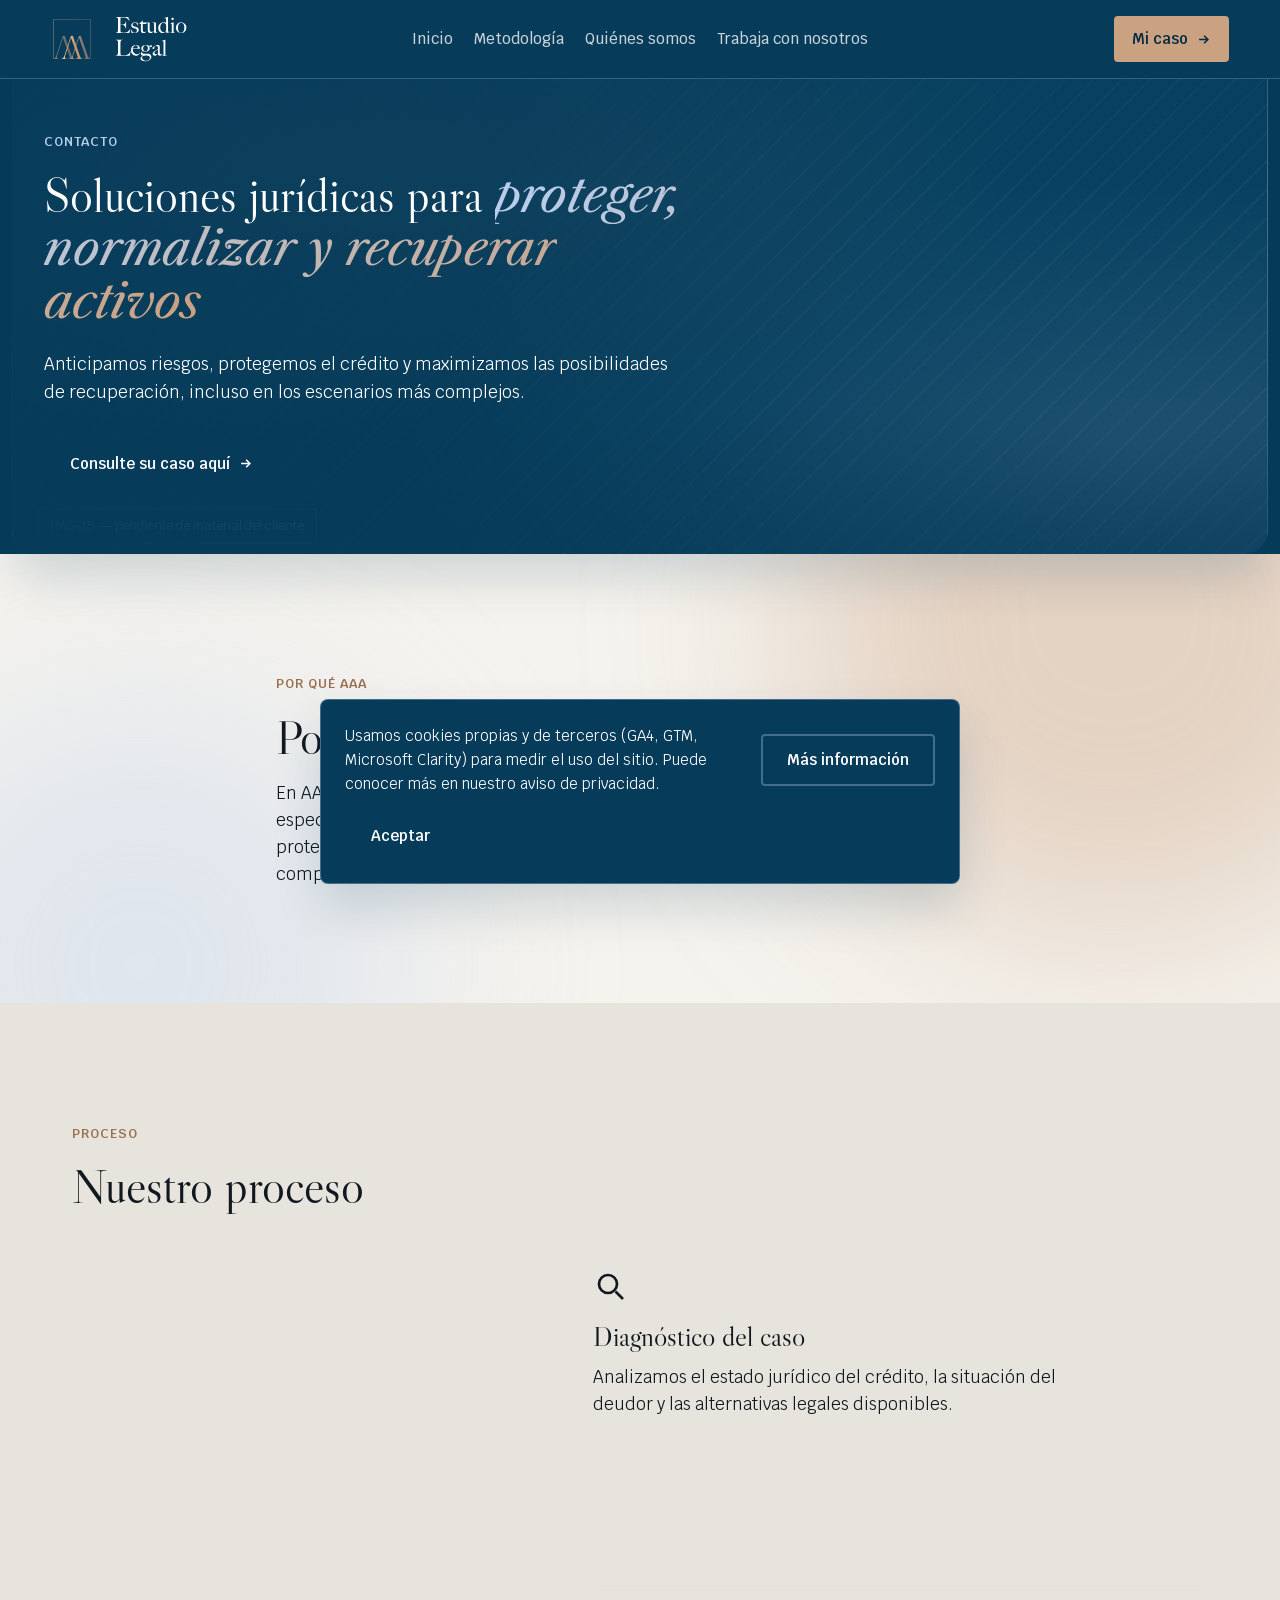
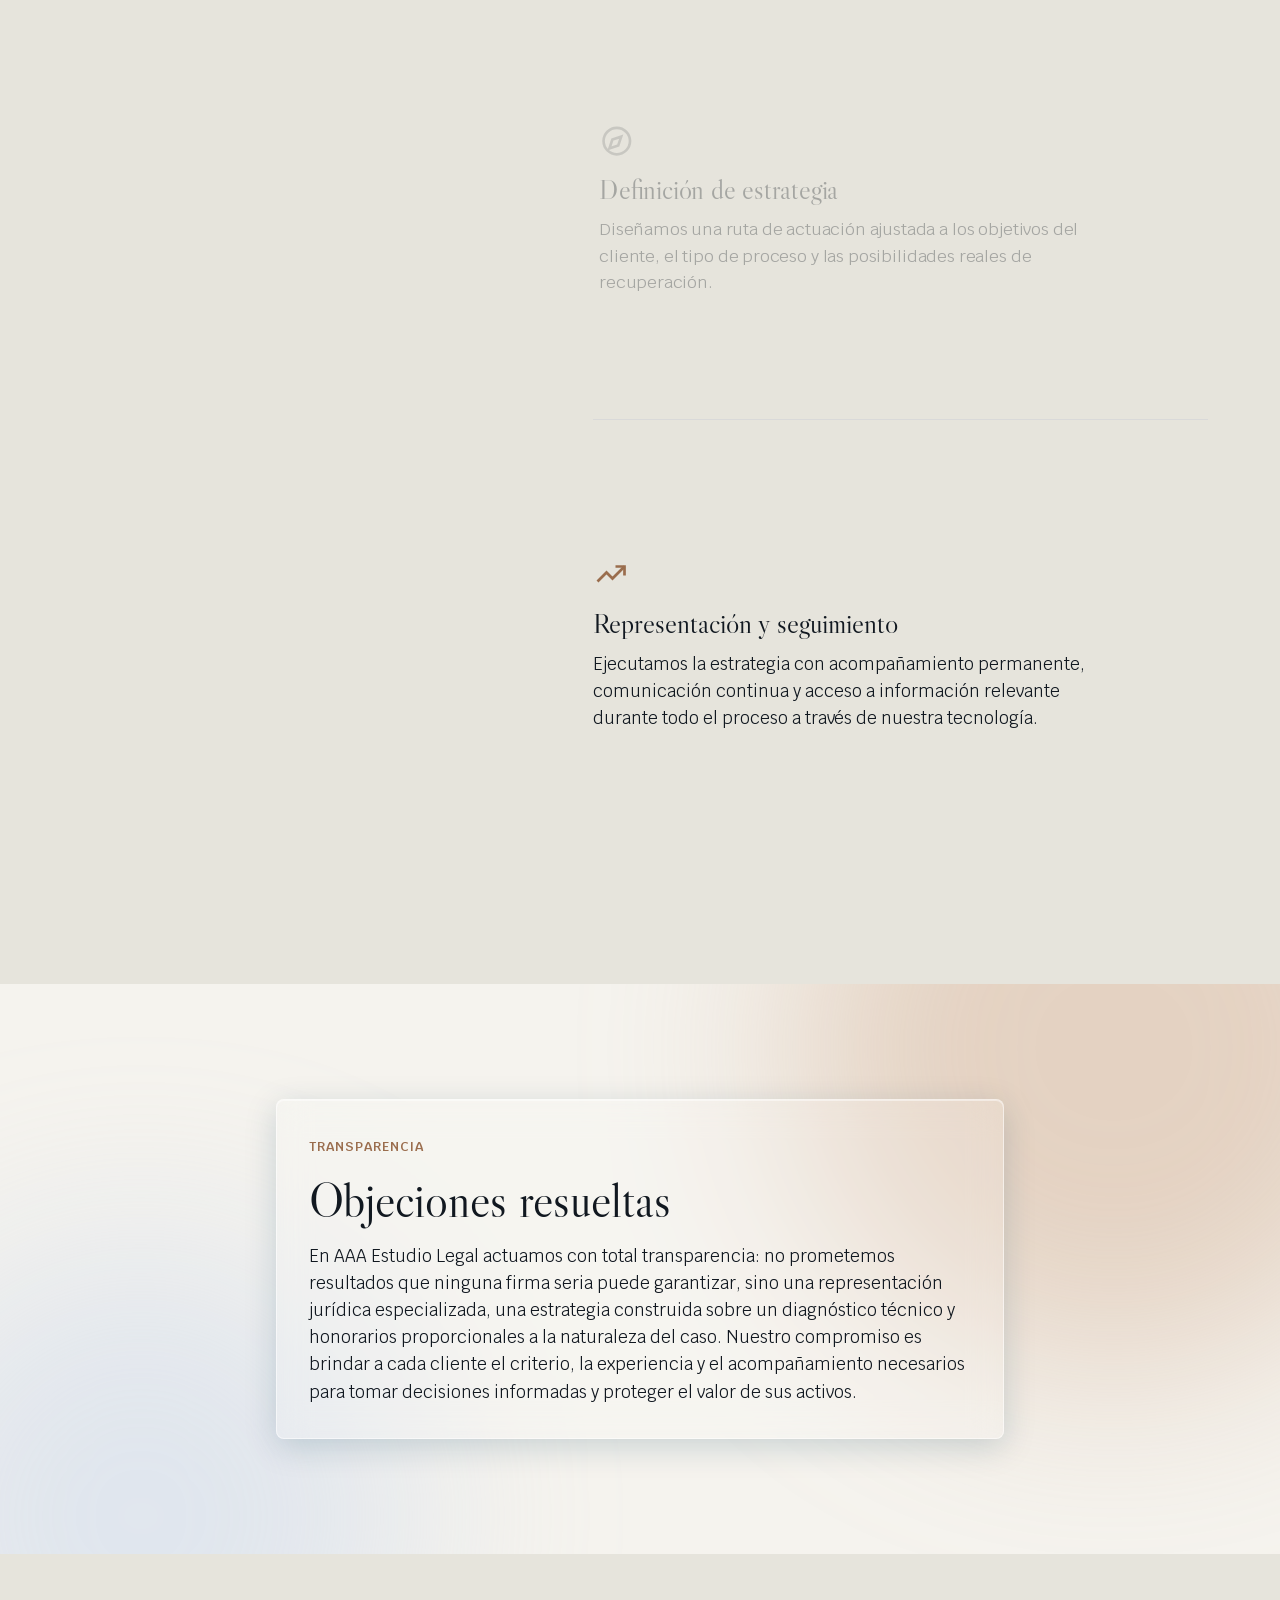
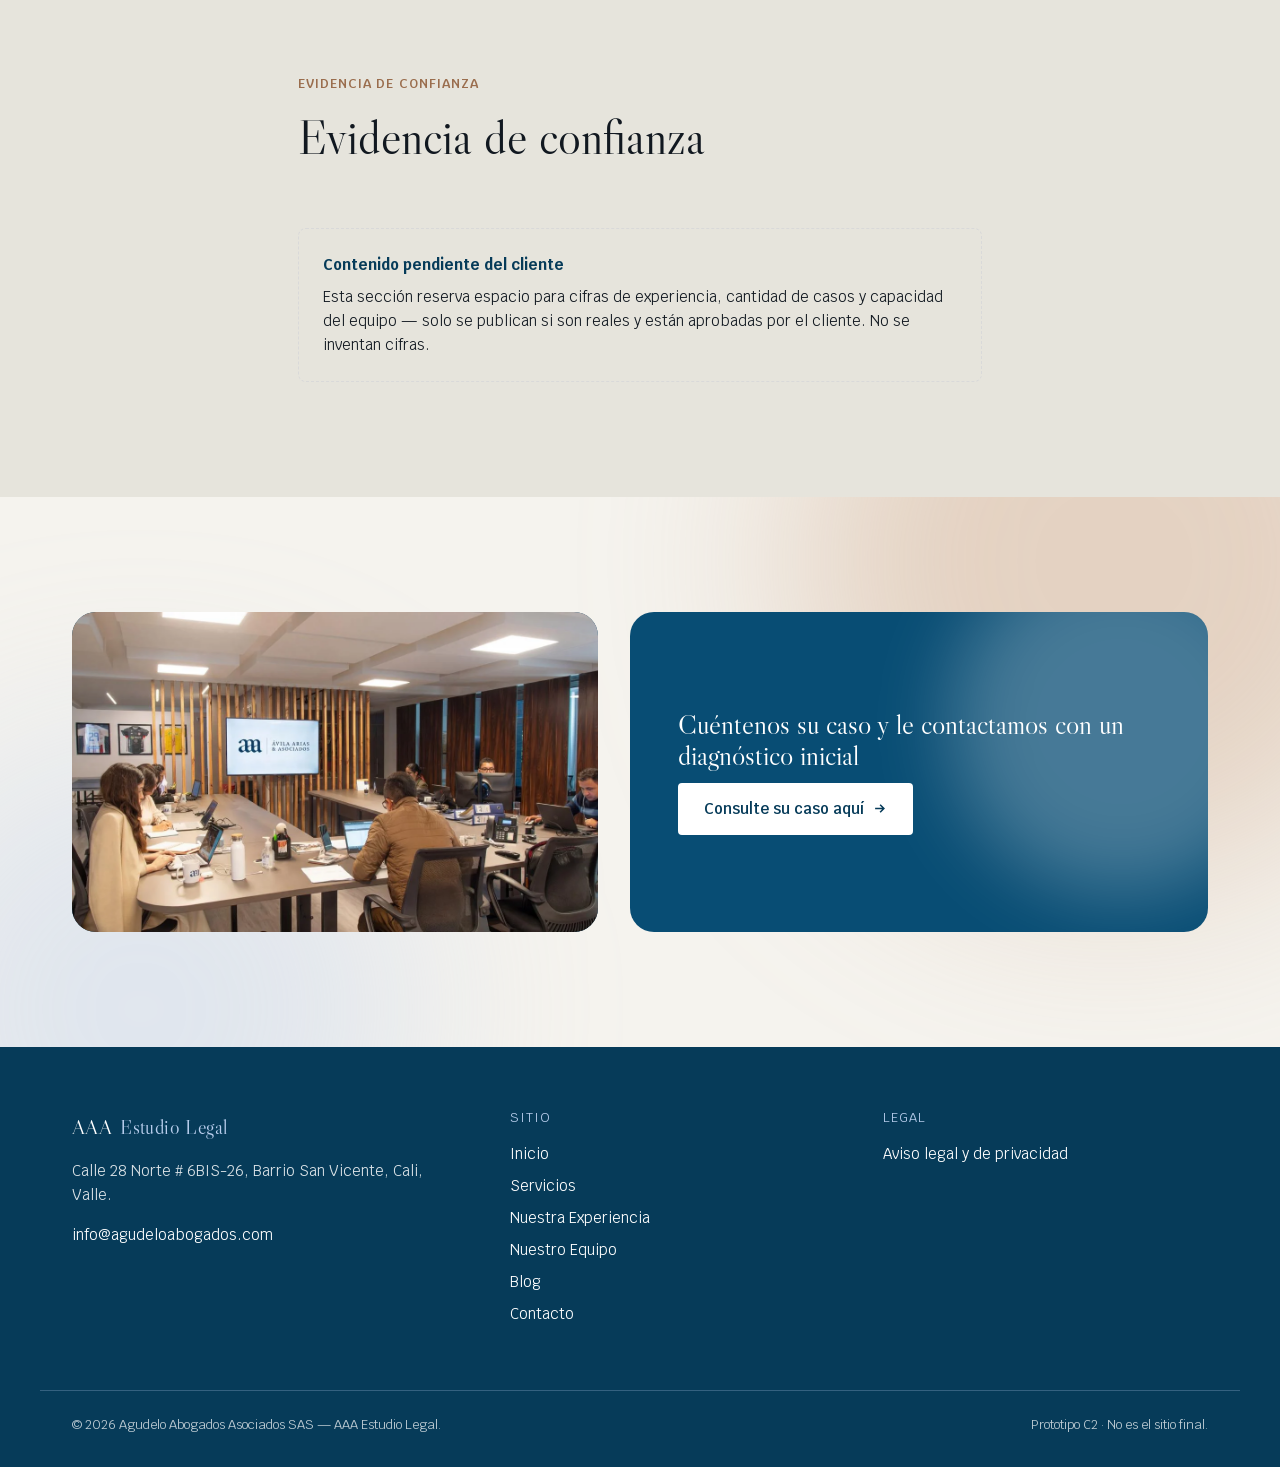
==== commit 63df693b: "feat(header): unifica el header full-width de Home en las 7 páginas (D55); centra títulos de sector " ====
--- a/prototype/captacion-b2b.html
+++ b/prototype/captacion-b2b.html
@@ -16,23 +16,31 @@
 
 <a class="skip-link" href="#contenido">Saltar al contenido</a>
 
-<header class="site-header">
-  <div class="container site-header__inner">
-    <a class="brand" href="index.html" aria-label="AAA Estudio Legal — Inicio">
+<!-- D55 (2026-08-21): header full-width unificado con Home en las 7 páginas — a
+     pedido del Owner (revierte la parte de D34 que mantenía la píldora flotante en
+     las páginas interiores). Nota de mapeo WordPress completa en index.html. Este
+     bloque debe mantenerse idéntico al de las otras 6 páginas — es una duplicación
+     real de HTML/CSS (prototipo estático, sin plantillas): cualquier cambio futuro
+     hay que replicarlo a mano en las 7, hasta que exista el template part de
+     WordPress (`header.html`, ya previsto en README.md). -->
+<header class="site-header site-header--global">
+  <div class="container site-header__inner wp-block-group">
+    <a class="brand wp-block-site-title" href="index.html" aria-label="AAA Estudio Legal — Inicio">
       <span class="brand__mark" aria-hidden="true">
         <img class="brand__isotype" src="assets/img/isotipo-AAA-legal.svg" width="200" height="200" alt="">
       </span>
       <span class="brand__wordmark" aria-hidden="true">
-        <img src="assets/img/letras-blanco-logo-AAA-legal.svg" width="200" height="124" alt="">
+        <img class="brand__wordmark-light" src="assets/img/letras-blanco-logo-AAA-legal.svg" width="200" height="124" alt="">
+        <img class="brand__wordmark-dark" src="assets/img/letras-logo-AAA-legal.svg" width="200" height="124" alt="">
       </span>
     </a>
 
-    <details class="nav" open>
+    <details class="nav wp-block-navigation" open>
       <summary class="nav__toggle" aria-expanded="true">
         <svg class="nav__toggle-icon" viewBox="0 0 24 24" fill="none" stroke="currentColor" stroke-width="2" aria-hidden="true"><line x1="3" y1="6" x2="21" y2="6"/><line x1="3" y1="12" x2="21" y2="12"/><line x1="3" y1="18" x2="21" y2="18"/></svg>
         <span class="visually-hidden">Menú de navegación</span>
       </summary>
-      <div class="nav__panel">
+      <div class="nav__panel wp-block-navigation__container">
         <!-- D36 (2026-08-20): ver nota completa en index.html — mismo menú en las 7 páginas. -->
         <nav aria-label="Navegación principal">
           <ul>
@@ -45,11 +53,13 @@
       </div>
     </details>
 
-    <div class="site-header__actions">
-      <a class="btn btn--primary btn--header" href="#nota-ady">
-        <span class="btn--header-label">Mi caso</span>
-        <svg class="btn--icon" viewBox="0 0 24 24" fill="none" stroke="currentColor" stroke-width="2.5" aria-hidden="true"><path d="M5 12h14M13 6l6 6-6 6"/></svg>
-      </a>
+    <div class="site-header__actions wp-block-buttons">
+      <div class="wp-block-button">
+        <a class="btn btn--primary btn--header wp-block-button__link" href="#nota-ady">
+          <span class="btn--header-label">Mi caso</span>
+          <svg class="btn--icon" viewBox="0 0 24 24" fill="none" stroke="currentColor" stroke-width="2.5" aria-hidden="true"><path d="M5 12h14M13 6l6 6-6 6"/></svg>
+        </a>
+      </div>
     </div>
   </div>
 </header>
--- a/prototype/css/components.css
+++ b/prototype/css/components.css
@@ -583,9 +583,12 @@
   color: var(--color-navy-deep);
 }
 
+/* D54 (2026-08-21): ícono + nombre del sector centrados dentro de la card, a pedido
+   del Owner (antes quedaban alineados a la izquierda). */
 .sector-card__header {
   display: flex;
   align-items: center;
+  justify-content: center;
   gap: var(--space-5);
 }
 
@@ -596,10 +599,11 @@
   color: var(--color-accent-main-strong);
 }
 
+/* D45 (2026-08-20): pasa de la serif de display a Krub bold — a pedido del Owner. */
 .sector-card__name {
-  font-family: var(--font-display);
+  font-family: var(--font-sans);
   font-size: clamp(1.15rem, 1.6vw, 1.5rem);
-  font-weight: 400; /* D30: Libre Caslon Display solo trae peso 400 */
+  font-weight: 700;
   line-height: 1.08;
   letter-spacing: -0.02em;
 }
@@ -1718,6 +1722,166 @@
 }
 
 /* =====================================================================
+   METODOLOGÍA — FLUJOGRAMA (D48, 2026-08-20): pedido nuevo del cliente, scoped a
+   Servicios (`.stepper--flowchart`) — Captación B2B § "Nuestro proceso" usa el mismo
+   componente sin este modificador y no se ve afectada. Objetivo: los 3 pasos deben
+   verse completos en una sola pantalla, con aspecto de flujograma (nodos conectados
+   por flechas). En mobile (≤800px) se degrada a una lista vertical simple con la
+   descripción siempre visible (no hay hover en touch); desde 801px pasa a fila
+   horizontal con nodos compactos (ícono + título) unidos por flechas — la
+   descripción completa aparece como un popover al hacer hover/foco sobre el nodo,
+   igual que en D47, así el copy original no se recorta ni se reescribe. */
+.stepper--flowchart .stepper__grid { grid-template-columns: 1fr; }
+.stepper--flowchart .stepper__intro {
+  position: static;
+  margin-bottom: var(--space-10);
+  max-width: 60ch;
+}
+.stepper--flowchart .stepper__steps {
+  flex-direction: column;
+}
+.stepper--flowchart .stepper__step {
+  position: relative;
+  min-height: 0;
+  padding-block: var(--space-6);
+  border-top: none;
+}
+.stepper--flowchart .stepper__step[data-stepper-ready]:not(.is-active) {
+  opacity: 1;
+  transform: none;
+}
+/* D50 (2026-08-20): en mobile/tablet, la línea divisoria horizontal entre pasos (del
+   componente base) rompía la lectura de "flujograma" — a pedido del Owner, se quita
+   esa línea y se muestra la misma flecha del conector de desktop, rotada 90° (apunta
+   hacia abajo en vez de hacia la derecha), para que la sensación de flujo continúe
+   verticalmente en la lista apilada. */
+.stepper--flowchart .stepper__connector {
+  display: flex;
+  align-items: center;
+  justify-content: center;
+  padding-block: var(--space-1);
+  color: var(--color-border-on-dark);
+}
+.stepper--flowchart .stepper__connector svg {
+  width: 1.25rem;
+  height: 1.25rem;
+  transform: rotate(90deg);
+}
+
+/* D49 (2026-08-20): en mobile/tablet (≤800px, el flujograma cae a lista vertical) el
+   ícono quedaba encima del título, ocupando una línea completa cada uno — a pedido
+   del Owner, se ahorra espacio poniendo ícono y título en la misma fila. Nuevo
+   wrapper `.stepper__step-head` (solo en el HTML de servicios.html — no toca el
+   componente base ni Captación B2B). Desde 801px se revierte a columna centrada
+   (ver media query siguiente), conservando el diseño de nodo circular ya aprobado. */
+.stepper--flowchart .stepper__step-head {
+  display: flex;
+  align-items: center;
+  gap: var(--space-3);
+  margin-bottom: var(--space-3);
+}
+.stepper--flowchart .stepper__step-head .stepper__icon {
+  margin-bottom: 0;
+  flex: 0 0 auto;
+}
+.stepper--flowchart .stepper__step-head h3 { margin-bottom: 0; }
+
+@media (min-width: 801px) {
+  .stepper--flowchart .stepper__step-head {
+    flex-direction: column;
+    gap: 0;
+    margin-bottom: 0;
+  }
+  .stepper--flowchart .stepper__steps {
+    flex-direction: row;
+    align-items: flex-start;
+    gap: 0;
+  }
+  .stepper--flowchart .stepper__step {
+    flex: 1 1 0;
+    min-width: 0;
+    display: flex;
+    flex-direction: column;
+    align-items: center;
+    padding: 0 var(--space-4);
+    border-top: none;
+    text-align: center;
+  }
+  .stepper--flowchart .stepper__icon {
+    justify-content: center;
+    align-items: center;
+    width: 3.5rem;
+    height: 3.5rem;
+    margin-bottom: var(--space-5);
+    border: 1px solid var(--color-border-on-dark);
+    border-radius: 999px;
+    opacity: 1;
+    color: var(--color-white);
+  }
+  .stepper--flowchart .stepper__icon svg { width: 44%; height: 44%; }
+  .stepper--flowchart .stepper__step.is-active .stepper__icon,
+  section[data-surface="dark"] .stepper--flowchart .stepper__step.is-active .stepper__icon {
+    color: var(--color-white);
+  }
+  .stepper--flowchart .stepper__step h3 { margin-bottom: 0; }
+  .stepper--flowchart .stepper__connector {
+    display: flex;
+    flex: 0 0 auto;
+    align-items: center;
+    justify-content: center;
+    width: 2.5rem;
+    height: 3.5rem;
+    margin-inline: -0.5rem;
+    color: var(--color-border-on-dark);
+  }
+  .stepper--flowchart .stepper__connector svg { width: 60%; height: 60%; transform: none; }
+}
+
+@media (min-width: 801px) and (hover: hover) and (pointer: fine) {
+  .stepper--flowchart .stepper__step p {
+    position: absolute;
+    top: 100%;
+    left: 50%;
+    z-index: 5;
+    width: min(300px, 85vw);
+    margin-top: var(--space-3);
+    padding: var(--space-4);
+    background: var(--color-navy-hover);
+    border: 1px solid var(--color-border-on-dark);
+    border-radius: var(--radius-md);
+    box-shadow: var(--shadow-lg);
+    text-align: left;
+    max-width: none;
+    opacity: 0;
+    pointer-events: none;
+    transform: translate(-50%, 6px);
+    transition: opacity 300ms var(--motion-ease), transform 300ms var(--motion-ease);
+  }
+  .stepper--flowchart .stepper__step:hover p,
+  .stepper--flowchart .stepper__step:focus-within p {
+    opacity: 1;
+    pointer-events: auto;
+    transform: translate(-50%, 0);
+  }
+}
+
+@media (prefers-reduced-motion: reduce) {
+  .stepper--flowchart .stepper__step p {
+    transition: none;
+  }
+}
+/* Sin hover real (touch/tablet) aunque el viewport sea ≥801px: la fila horizontal de
+   nodos se conserva, pero la descripción vuelve a mostrarse siempre (estática, no
+   popover) — nunca debe depender de un gesto que el dispositivo no tiene. */
+@media (min-width: 801px) and (hover: none), (min-width: 801px) and (pointer: coarse) {
+  .stepper--flowchart .stepper__step p {
+    margin-top: var(--space-3);
+    text-align: left;
+    max-width: 28ch;
+  }
+}
+
+/* =====================================================================
    FORMULARIO DE POSTULACIÓN — Talento AAA (2026-07-31)
    Único formulario real del prototipo; vive sobre fondo oscuro (mismo tono que el
    resto de bloques `data-surface="dark"`). Sin backend — `onsubmit="return false"`
@@ -1863,8 +2027,18 @@
   letter-spacing: 0.095em;
 }
 
-/* Header: barra sólida y silenciosa, sin isla flotante ni glassmorphism. */
-.home-page .site-header {
+/* Header: barra sólida y silenciosa, sin isla flotante ni glassmorphism.
+   D55 (2026-08-21): a pedido del Owner, este header (antes exclusivo de Home vía la
+   clase `.home-page` en el `<body>`) se replica idéntico en las 7 páginas reales.
+   Se introduce el modificador `.site-header--global` (en el propio `<header>`, no en
+   `<body>`) para no arrastrar el resto de overrides de `.home-page` (hero, secciones,
+   stepper, focus-grid, etc., que siguen siendo exclusivos de Home) — selectores
+   migrados de `.home-page .X` a `.site-header--global X`, mismas reglas, sin cambios
+   de valores. Es una duplicación real de HTML/CSS en cada página (este prototipo es
+   HTML estático, sin sistema de plantillas): un cambio futuro en este componente hay
+   que aplicarlo a mano en las 7 páginas hasta que exista el template part real de
+   WordPress (`header.html`, ya previsto en README.md). */
+.site-header--global {
   top: 0;
   min-height: 78px;
   background: var(--color-navy-deep);
@@ -1872,7 +2046,16 @@
   pointer-events: auto;
 }
 
-.home-page .site-header__inner {
+/* D43 (2026-08-20): el CTA del hero ahora hace scroll a este título — como el header
+   de Home es `position: fixed` (78px de alto), sin este margen el salto lo dejaría
+   tapado bajo la barra. Margen holgado (78px + space-12) para que también quede
+   visible el eyebrow "Cómo intervenimos" que va justo encima del título, no solo el
+   título mismo. */
+.home-page #servicios-home-heading {
+  scroll-margin-top: calc(78px + var(--space-12));
+}
+
+.site-header--global .site-header__inner {
   width: 100%;
   max-width: 1440px;
   min-height: 78px;
@@ -1888,7 +2071,7 @@
   -webkit-backdrop-filter: none;
 }
 
-.home-page .brand {
+.site-header--global .brand {
   display: inline-flex;
   align-items: center;
   justify-self: start;
@@ -1897,7 +2080,7 @@
   overflow: visible;
 }
 
-.home-page .brand__mark {
+.site-header--global .brand__mark {
   width: 42px;
   height: 42px;
   display: grid;
@@ -1906,7 +2089,7 @@
   overflow: hidden;
 }
 
-.home-page .brand__isotype {
+.site-header--global .brand__isotype {
   display: block;
   width: 100%;
   height: 100%;
@@ -1915,7 +2098,7 @@
   animation: header-isotype-reveal 1.15s var(--motion-ease) 1 forwards;
 }
 
-.home-page .brand__wordmark {
+.site-header--global .brand__wordmark {
   position: relative;
   width: 92px;
   height: 46px;
@@ -1923,7 +2106,7 @@
   flex: 0 0 92px;
 }
 
-.home-page .brand__wordmark img {
+.site-header--global .brand__wordmark img {
   position: absolute;
   inset: 0;
   width: 100%;
@@ -1931,11 +2114,11 @@
   object-fit: contain;
 }
 
-.home-page .brand__wordmark-dark { display: none; }
+.site-header--global .brand__wordmark-dark { display: none; }
 
 /* Estado preparado para un futuro header claro, sin alterar el tema actual. */
-.home-page .site-header[data-header-theme="light"] .brand__wordmark-light { display: none; }
-.home-page .site-header[data-header-theme="light"] .brand__wordmark-dark { display: block; }
+.site-header--global[data-header-theme="light"] .brand__wordmark-light { display: none; }
+.site-header--global[data-header-theme="light"] .brand__wordmark-dark { display: block; }
 
 @keyframes header-isotype-reveal {
   0% { clip-path: inset(0 100% 0 0); opacity: 0.25; }
@@ -1945,39 +2128,39 @@
 }
 
 @media (prefers-reduced-motion: reduce) {
-  .home-page .brand__isotype {
+  .site-header--global .brand__isotype {
     animation: none;
     clip-path: inset(0);
     opacity: 1;
   }
 }
 
-.home-page .nav {
+.site-header--global .nav {
   justify-self: center;
 }
 
-.home-page .nav__panel ul {
+.site-header--global .nav__panel ul {
   gap: clamp(var(--space-4), 1.65vw, var(--space-8));
 }
 
-.home-page .site-header__actions {
+.site-header--global .site-header__actions {
   justify-self: end;
   margin-left: 0;
 }
 
-.home-page .nav__panel a {
+.site-header--global .nav__panel a {
   font-weight: 500;
   color: rgba(255, 255, 255, 0.78);
   border-bottom-width: 1px;
 }
 
-.home-page .nav__panel a:hover,
-.home-page .nav__panel a[aria-current="page"] {
+.site-header--global .nav__panel a:hover,
+.site-header--global .nav__panel a[aria-current="page"] {
   color: var(--color-white);
   border-color: var(--color-accent-main);
 }
 
-.home-page .btn--header {
+.site-header--global .btn--header {
   min-height: 42px;
   padding: 9px 16px;
   color: var(--color-navy-hover);
@@ -1985,7 +2168,7 @@
   border-color: var(--color-accent-main);
 }
 
-.home-page .btn--header:hover {
+.site-header--global .btn--header:hover {
   color: var(--color-white);
   background: transparent;
   border-color: var(--color-accent-main);
@@ -2143,6 +2326,14 @@
 .home-page .situations-grid {
   grid-template-columns: repeat(3, minmax(0, 1fr));
   gap: var(--space-6);
+}
+
+/* D44 (2026-08-20): el espacio entre el título y las cards de esta sección se veía muy
+   grande (hereda `.home-page .section-head { margin-bottom: var(--space-16) }`, 64px,
+   la misma regla base compartida por el resto de secciones de Home) — se reduce solo
+   aquí, sin tocar la regla compartida, para no afectar las demás secciones. */
+section[aria-labelledby="situaciones-heading"] .section-head {
+  margin-bottom: var(--space-8);
 }
 
 .home-page .situations-grid > .surface-solid {
@@ -2296,7 +2487,23 @@
   line-height: 1.55;
 }
 
+/* D47 (2026-08-20): la descripción solo aparece con hover, a pedido del Owner —
+   complementa el efecto de flex-grow/zoom que ya tenía el mosaico. Solo en
+   dispositivos con hover real de mouse (mismo guard que el resto del efecto):
+   en touch/mobile no hay forma de "hacer hover", así que la descripción se queda
+   siempre visible ahí (accesible sin depender de un gesto que no existe). */
 @media (hover: hover) and (pointer: fine) and (min-width: 1024px) {
+  .home-page .focus-mosaic .surface-visual__caption p {
+    opacity: 0;
+    transform: translateY(6px);
+    transition: opacity 400ms var(--motion-ease), transform 400ms var(--motion-ease);
+  }
+  .home-page .focus-mosaic .surface-visual:hover .surface-visual__caption p,
+  .home-page .focus-mosaic .surface-visual:focus-within .surface-visual__caption p {
+    opacity: 1;
+    transform: translateY(0);
+  }
+
   .home-page .focus-mosaic:hover .surface-visual { flex-grow: 0.98; opacity: 0.9; }
   .home-page .focus-mosaic .surface-visual:hover { flex-grow: 1.04; opacity: 1; }
   .home-page .focus-mosaic .surface-visual:hover .media-placeholder { transform: scale(1.03); }
@@ -2313,16 +2520,27 @@
   }
   .home-page .focus-mosaic:hover .surface-visual,
   .home-page .focus-mosaic .surface-visual:hover { flex-grow: 1; opacity: 1; }
+  .home-page .focus-mosaic .surface-visual__caption p {
+    opacity: 1;
+    transform: none;
+    transition: none;
+  }
   .home-page .focus-mosaic .surface-visual:hover .media-placeholder { transform: none; }
 }
 
-/* Confianza y casos: ritmo vertical consistente con el espécimen de card. */
+/* Confianza y casos: ritmo vertical consistente con el espécimen de card.
+   D53 (2026-08-21): estas cards solo tienen ícono + título (sin párrafo) — con
+   `justify-content: space-between` en una card de 220px de alto, el ícono quedaba
+   pegado arriba y el título pegado abajo, dejando un vacío grande en el medio (a
+   pedido del Owner, se reduce: ícono y título ahora van agrupados arriba con un gap
+   chico entre ambos, y el alto de card se reduce en la misma proporción). */
 .home-page .focus-grid > .surface-solid {
   min-height: 260px;
   display: flex;
   flex-direction: column;
-  justify-content: space-between;
-  padding: var(--space-8) !important;
+  justify-content: flex-start;
+  gap: var(--space-4);
+  padding: var(--space-6) !important;
 }
 
 .home-page .focus-grid .focus-card__index,
@@ -2339,18 +2557,40 @@
   flex: 0 0 32px;
 }
 
+/* D45 (2026-08-20): los títulos de estas 5 tarjetas pasan de la serif de display
+   (Libre Caslon Display) a Krub bold — a pedido del Owner.
+   D46 (2026-08-20): Krub bold es más ancha por carácter que la serif que reemplazó —
+   al mismo tamaño (1.5rem) y `max-width: 13ch`, títulos como "Representación
+   exclusiva del acreedor." pasaban a envolver en 4 líneas en vez de 3, y esa altura
+   extra hacía que el texto llegara casi al borde inferior de la card (alto fijo,
+   `grid-auto-rows: 220px`). Se baja el tamaño un poco para recuperar el aire. */
 .home-page .focus-grid h3 {
   max-width: 13ch;
-  margin-bottom: var(--space-4);
-  font-size: 1.5rem;
+  margin-bottom: 0;
+  font-family: var(--font-sans);
+  font-size: 1.3rem;
+  font-weight: 700;
   line-height: 1.08;
   letter-spacing: -0.02em;
 }
 
-/* Por qué AAA: cinco atributos equivalentes, compactos y escaneables. */
+/* Por qué AAA (D51, 2026-08-20): 6 atributos equivalentes, compactos y escaneables —
+   reemplaza el mosaico asimétrico de 5 (D24), ya no hacía falta con un número par de
+   tarjetas. Color alternado en ciclo de 3 (blanco / navy-deep / azul claro) vía
+   :nth-child(3n+2) y :nth-child(3n) — antes hardcodeado a las posiciones 2/3/5 de la
+   lista de 5; con el ciclo, cualquier reorden futuro de tarjetas conserva el mismo
+   ritmo visual.
+   D52 (2026-08-21): en una sola fila de 6 (desktop ≥1200px) el título más largo,
+   "Infraestructura para atención masiva.", no cabía dentro de la card sin desbordarse
+   — a pedido del Owner, 3 arriba + 3 abajo pasa a ser el layout por defecto en vez de
+   solo activarse ≤1199px (tarjetas más anchas, más aire para el texto).
+   D53 (2026-08-21): el alto de card (220px) sobraba de espacio vacío una vez que el
+   contenido (ícono + título, sin párrafo) dejó de estirarse con `space-between` — se
+   reduce junto con el cambio de la card de arriba, para que el módulo no domine el
+   viewport con tanto espacio en blanco. */
 .home-page .focus-grid {
-  grid-template-columns: repeat(5, minmax(0, 1fr));
-  grid-auto-rows: 220px;
+  grid-template-columns: repeat(3, minmax(0, 1fr));
+  grid-auto-rows: 160px;
   gap: var(--space-6);
 }
 
@@ -2364,80 +2604,49 @@
   box-shadow: none;
 }
 
-.home-page .focus-grid > :first-child h3 {
-  max-width: 13ch;
-  font-size: 1.5rem;
-}
-
-.home-page .focus-grid > :nth-child(2),
-.home-page .focus-grid > :nth-child(5) {
+.home-page .focus-grid > :nth-child(3n+2) {
   color: var(--color-white);
   background: var(--color-navy-deep);
   border-color: var(--color-navy-deep);
 }
 
-.home-page .focus-grid > :nth-child(2) h3,
-.home-page .focus-grid > :nth-child(5) h3 { color: var(--color-white); }
-
-.home-page .focus-grid > :nth-child(2) .focus-card__index,
-.home-page .focus-grid > :nth-child(2) .focus-card__icon,
-.home-page .focus-grid > :nth-child(5) .focus-card__index,
-.home-page .focus-grid > :nth-child(5) .focus-card__icon { color: var(--color-accent-main); }
-
-.home-page .focus-grid > :nth-child(3) {
+.home-page .focus-grid > :nth-child(3n+2) h3 { color: var(--color-white); }
+
+.home-page .focus-grid > :nth-child(3n+2) .focus-card__index,
+.home-page .focus-grid > :nth-child(3n+2) .focus-card__icon { color: var(--color-accent-main); }
+
+.home-page .focus-grid > :nth-child(3n) {
   color: var(--color-navy-hover);
   background: var(--color-accent-light);
   border-color: var(--color-accent-light);
 }
 
-.home-page .focus-grid > :nth-child(3) h3 { color: var(--color-navy-hover); }
-.home-page .focus-grid > :nth-child(3) .focus-card__index,
-.home-page .focus-grid > :nth-child(3) .focus-card__icon { color: var(--color-navy-deep); }
-
-.home-page .focus-grid > :first-child .focus-card__index,
-.home-page .focus-grid > :first-child .focus-card__icon,
-.home-page .focus-grid > :nth-child(4) .focus-card__index,
-.home-page .focus-grid > :nth-child(4) .focus-card__icon {
+.home-page .focus-grid > :nth-child(3n) h3 { color: var(--color-navy-hover); }
+.home-page .focus-grid > :nth-child(3n) .focus-card__index,
+.home-page .focus-grid > :nth-child(3n) .focus-card__icon { color: var(--color-navy-deep); }
+
+.home-page .focus-grid > :nth-child(3n+1) .focus-card__index,
+.home-page .focus-grid > :nth-child(3n+1) .focus-card__icon {
   color: var(--color-accent-main-strong);
-}
-
-@media (max-width: 1199px) {
-  .home-page .focus-grid {
-    grid-template-columns: repeat(6, minmax(0, 1fr));
-  }
-  .home-page .focus-grid > .surface-solid { grid-column: span 2; }
-  .home-page .focus-grid > :nth-child(4) { grid-column: 2 / span 2; }
-  .home-page .focus-grid > :nth-child(5) { grid-column: 4 / span 2; }
 }
 
 @media (max-width: 800px) {
   .home-page .focus-grid {
     grid-template-columns: repeat(2, minmax(0, 1fr));
-    grid-auto-rows: 220px;
-  }
-  .home-page .focus-grid > .surface-solid { grid-column: auto; }
-  .home-page .focus-grid > :nth-child(4) { grid-column: auto; }
-  .home-page .focus-grid > :nth-child(5) {
-    grid-column: 1 / -1;
-    width: calc((100% - var(--space-6)) / 2);
-    justify-self: center;
+    grid-auto-rows: 160px;
   }
 }
 
 @media (max-width: 560px) {
   .home-page .focus-grid {
     grid-template-columns: repeat(2, minmax(0, 1fr));
-    grid-auto-rows: 220px;
+    grid-auto-rows: 160px;
     gap: var(--space-3);
   }
   .home-page .focus-grid > .surface-solid {
     padding: var(--space-4) !important;
   }
-  .home-page .focus-grid > :nth-child(5) {
-    width: calc((100% - var(--space-3)) / 2);
-  }
-  .home-page .focus-grid h3,
-  .home-page .focus-grid > :first-child h3 {
+  .home-page .focus-grid h3 {
     font-size: 1.25rem;
   }
 }
@@ -2778,21 +2987,21 @@
 }
 
 @media (max-width: 1180px) {
-  .home-page .site-header__inner {
+  .site-header--global .site-header__inner {
     grid-template-columns: minmax(180px, 1fr) auto auto;
     column-gap: var(--space-6);
   }
 
-  .home-page .nav {
+  .site-header--global .nav {
     justify-self: end;
   }
 
-  .home-page .nav__toggle {
+  .site-header--global .nav__toggle {
     display: flex;
     align-items: center;
   }
 
-  .home-page .nav__panel {
+  .site-header--global .nav__panel {
     position: absolute;
     inset-inline: 0;
     top: 100%;
@@ -2806,7 +3015,7 @@
     -webkit-backdrop-filter: none;
   }
 
-  .home-page .nav__panel ul {
+  .site-header--global .nav__panel ul {
     flex-direction: column;
     align-items: flex-start;
     gap: var(--space-2);
@@ -2814,7 +3023,7 @@
 }
 
 @media (max-width: 1023px) {
-  .home-page .nav__panel {
+  .site-header--global .nav__panel {
     top: 100%;
     background: var(--color-navy-deep);
     border: 0;
@@ -2856,11 +3065,15 @@
 @media (max-width: 640px) {
   .home-page .section { padding-block: var(--space-16); }
 
-  .home-page .site-header {
+  .home-page #servicios-home-heading {
+    scroll-margin-top: calc(68px + var(--space-16));
+  }
+
+  .site-header--global {
     top: 0;
     min-height: 68px;
   }
-  .home-page .site-header__inner {
+  .site-header--global .site-header__inner {
     width: 100%;
     min-height: 68px;
     grid-template-columns: minmax(0, 1fr) auto auto;
@@ -2868,23 +3081,23 @@
     padding: 0 var(--space-4);
   }
 
-  .home-page .brand {
+  .site-header--global .brand {
     gap: var(--space-2);
   }
 
-  .home-page .brand__mark {
+  .site-header--global .brand__mark {
     width: 34px;
     height: 34px;
     flex-basis: 34px;
   }
 
-  .home-page .brand__wordmark {
+  .site-header--global .brand__wordmark {
     width: 74px;
     height: 40px;
     flex-basis: 74px;
   }
 
-  .home-page .btn--header { border-radius: var(--radius-sm); }
+  .site-header--global .btn--header { border-radius: var(--radius-sm); }
 
   .home-page .hero-immersive { padding-top: 68px; }
   .home-page .hero-shell {
@@ -2959,11 +3172,10 @@
     grid-auto-rows: auto;
   }
 
-  .home-page .focus-grid > .surface-solid,
-  .home-page .focus-grid > :nth-child(5) {
+  .home-page .focus-grid > .surface-solid {
     width: var(--mobile-card-width);
-    height: 210px;
-    min-height: 210px;
+    height: 160px;
+    min-height: 160px;
     grid-column: auto;
   }
 
@@ -2976,7 +3188,6 @@
     width: var(--mobile-card-width);
   }
 
-  .home-page .focus-grid > .surface-solid,
   .home-page .grid-2--stretch > .surface-solid { min-height: 210px; }
 
   .home-page .situations-grid > .surface-solid { min-height: 174px; }
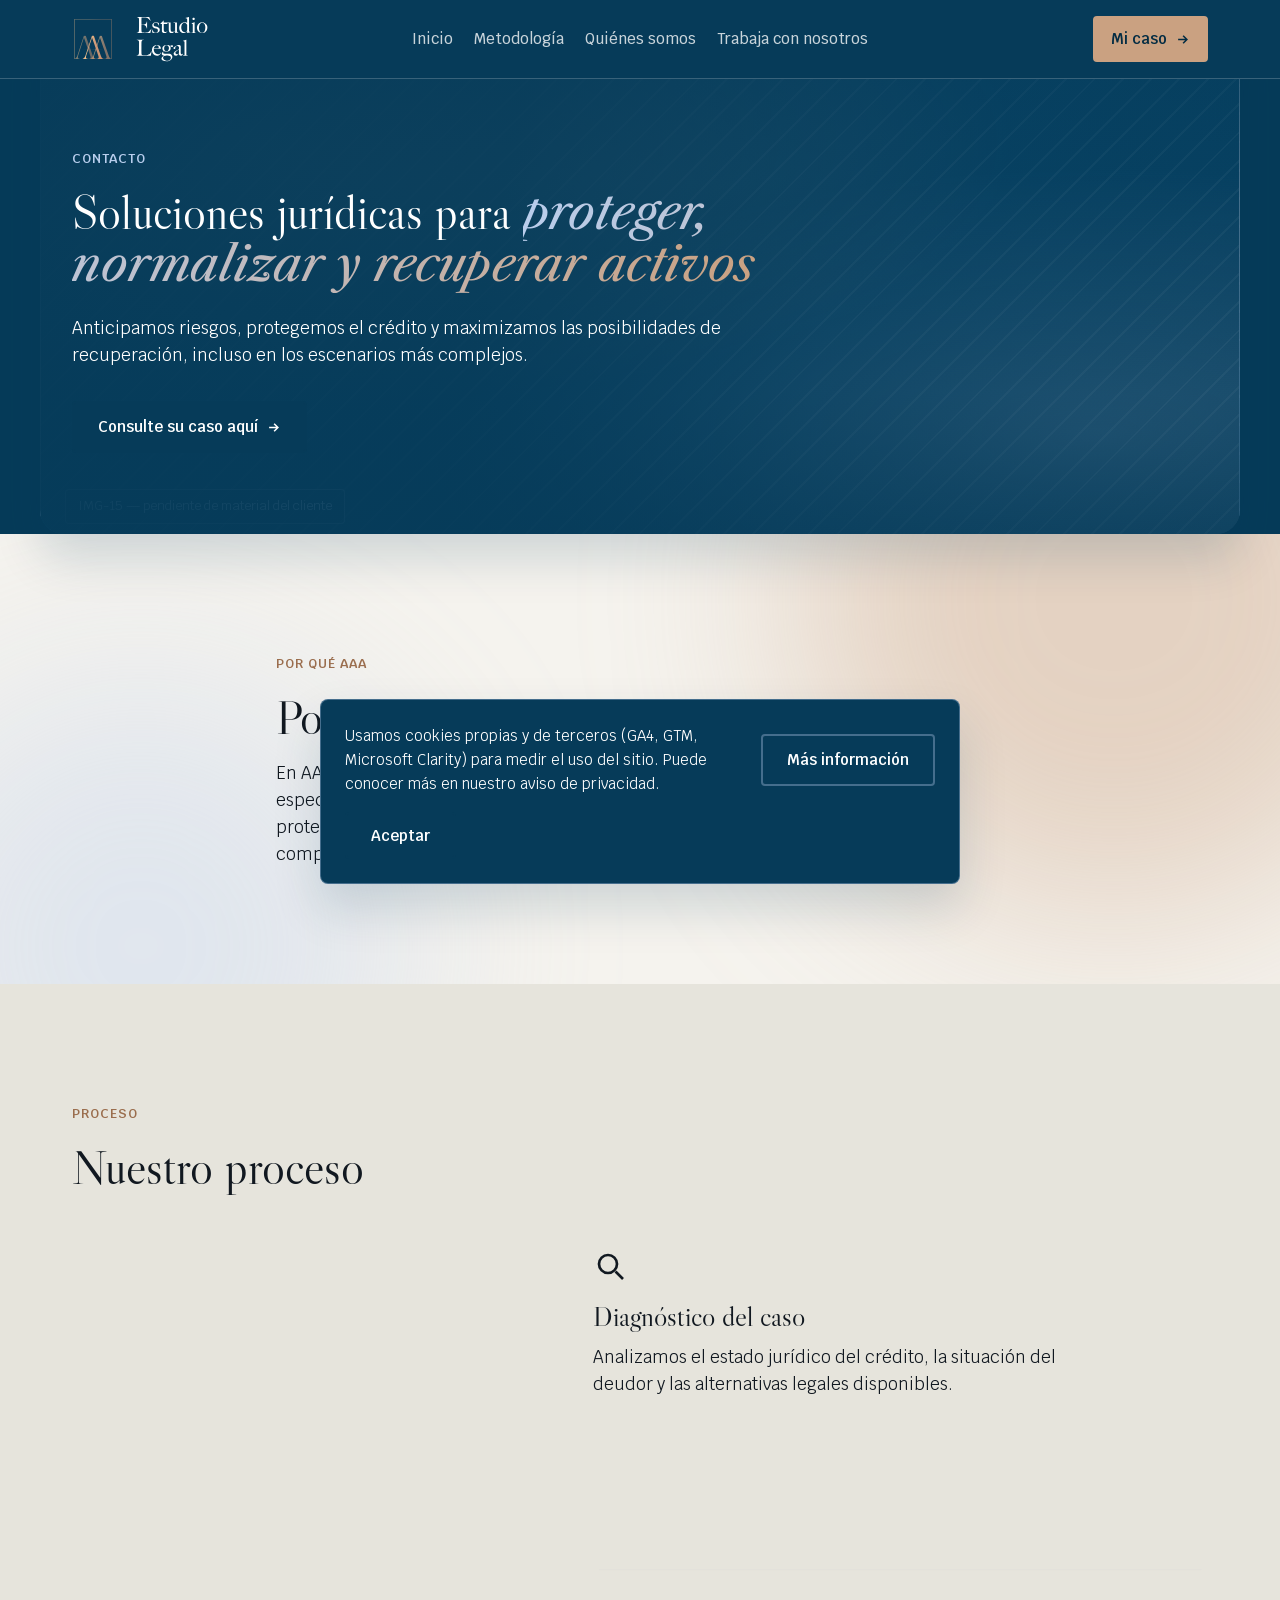
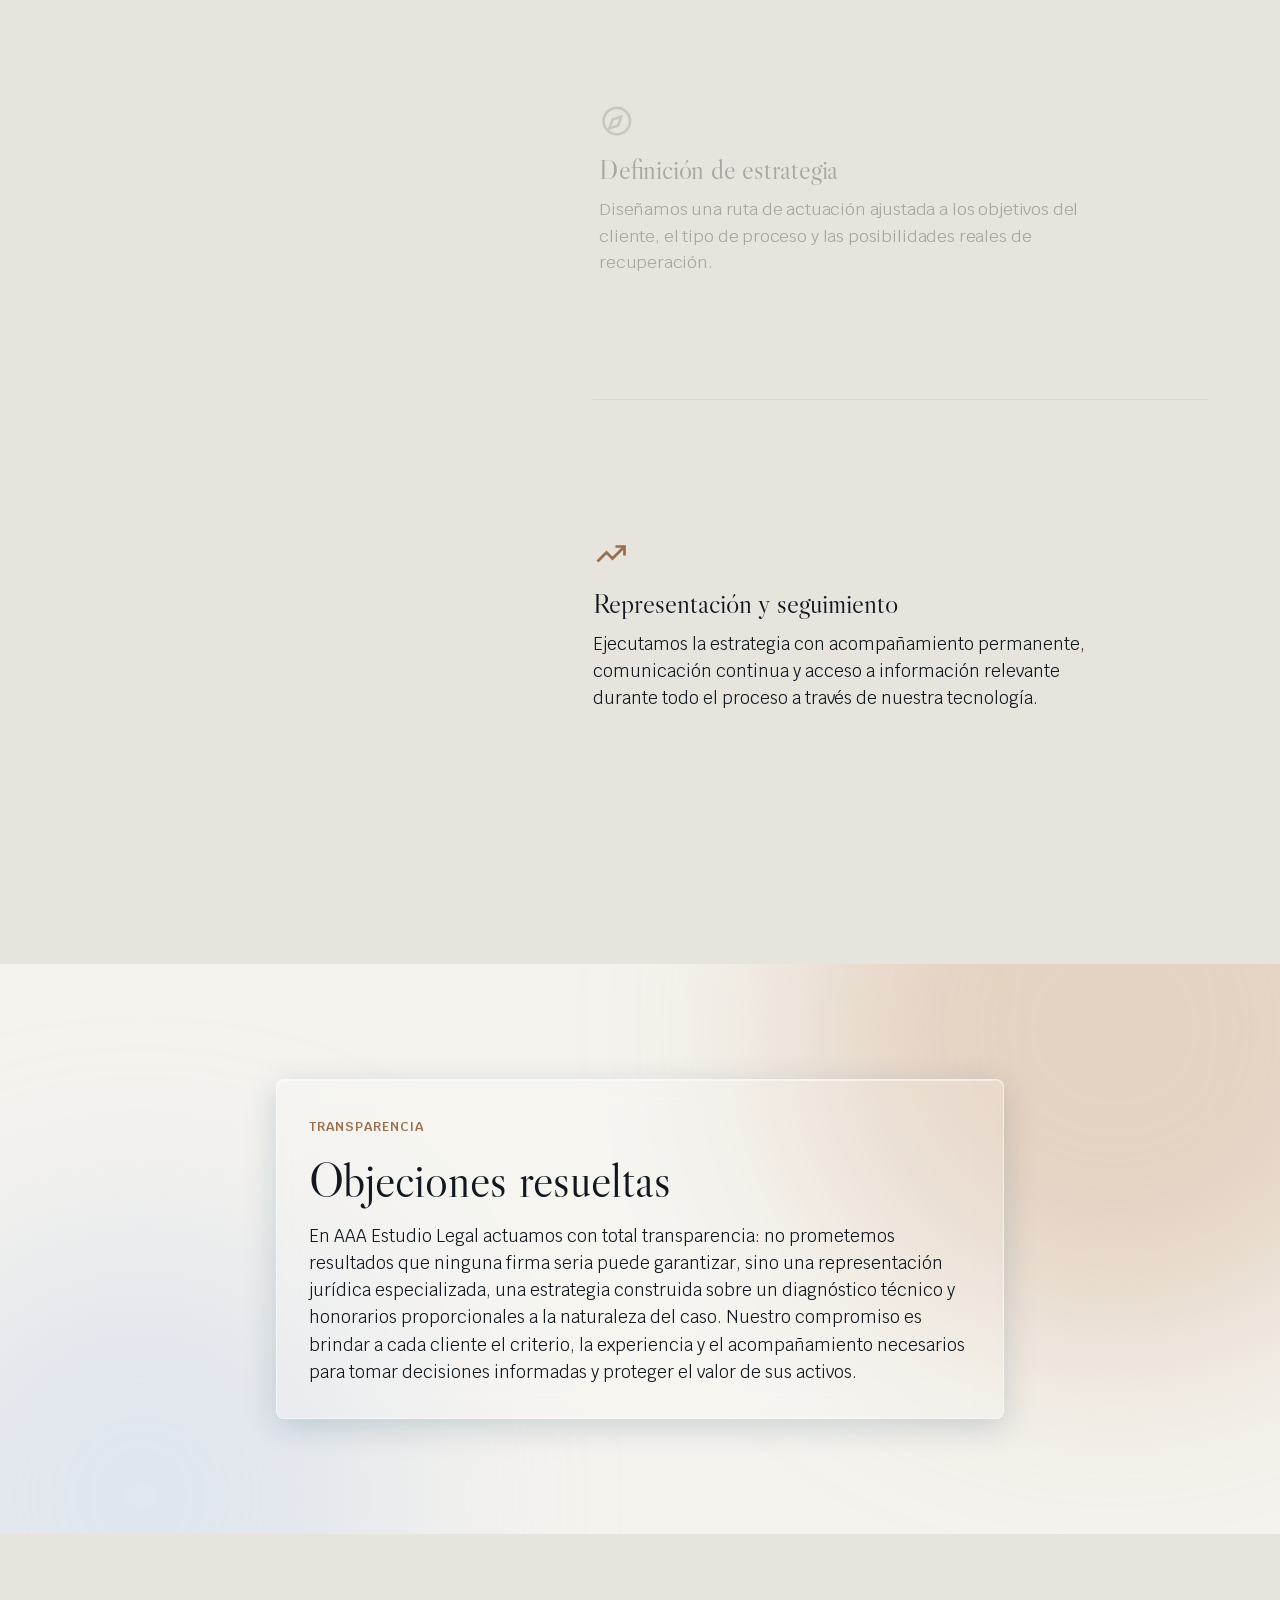
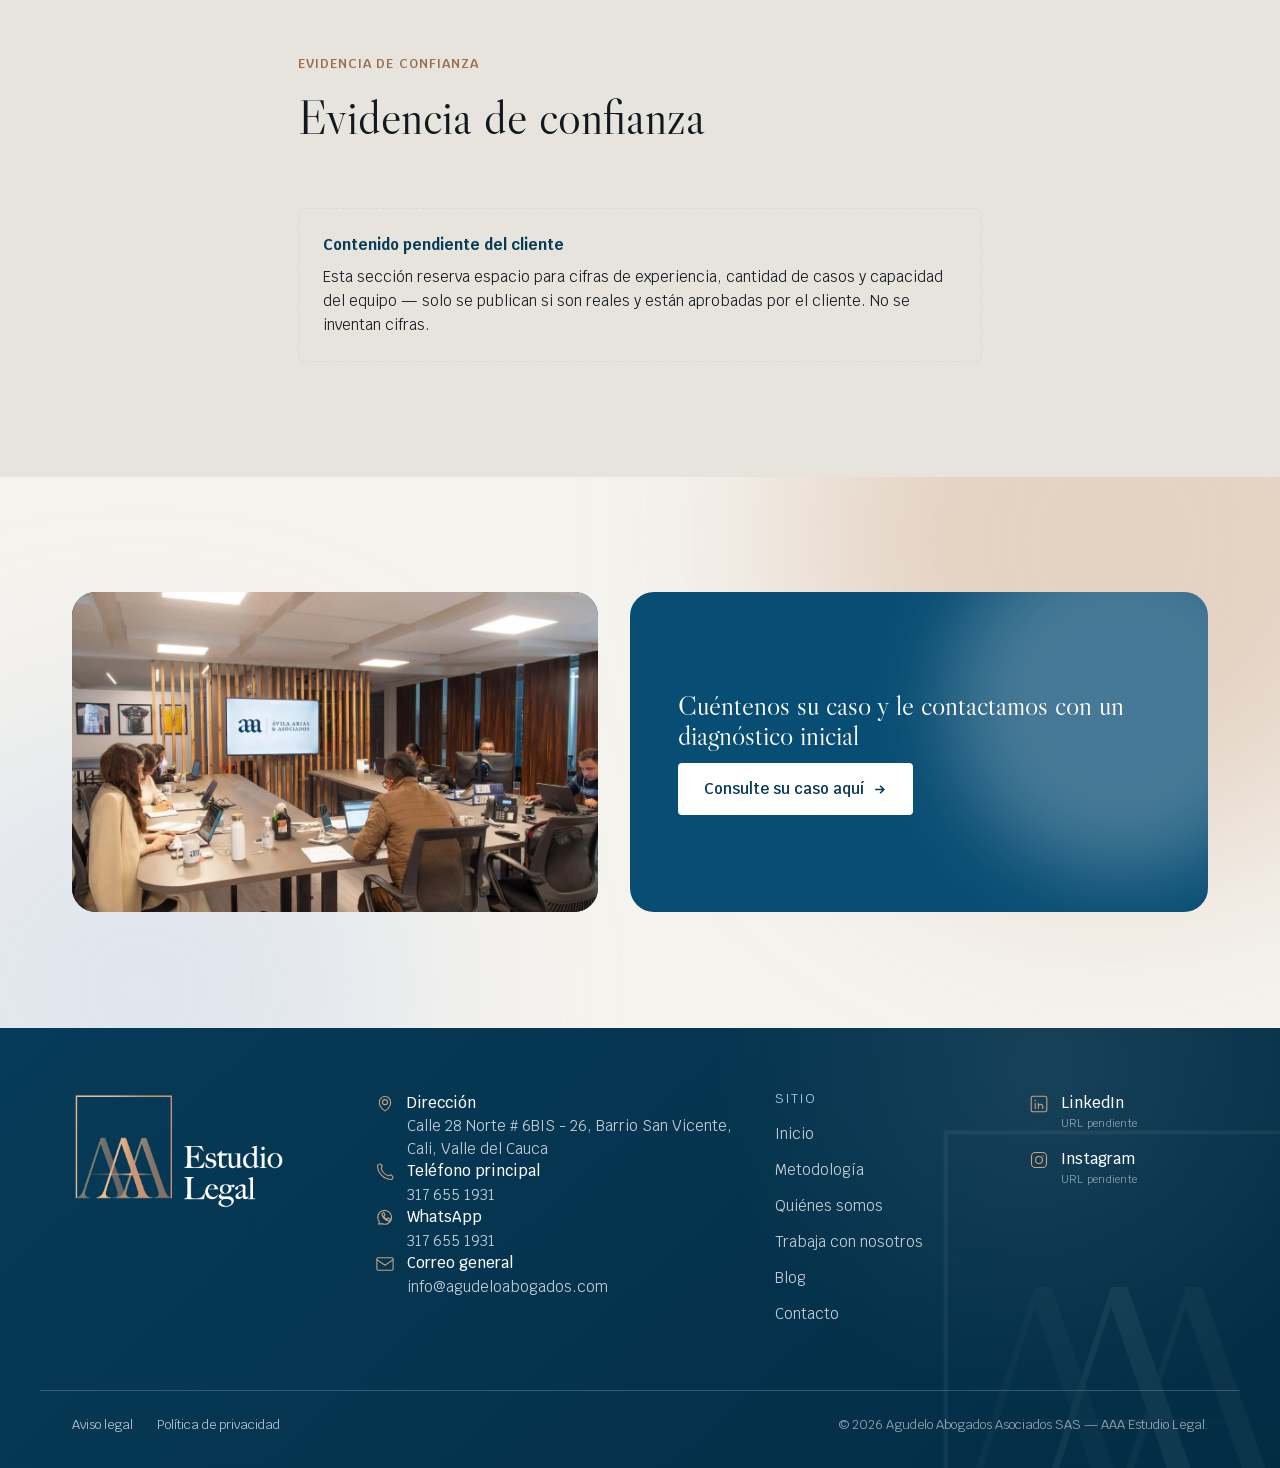
==== commit b0fe21cf: "D67: footer con columna "Sitio", replicado en las 7 paginas reales A pedido del Owner: se rescata la" ====
--- a/prototype/captacion-b2b.html
+++ b/prototype/captacion-b2b.html
@@ -188,34 +188,74 @@
 
 </main>
 
-<footer class="site-footer">
-  <div class="container footer-grid">
-    <div>
-      <p class="brand" style="margin-bottom: var(--space-4);">AAA <span>Estudio Legal</span></p>
-      <p style="font-size: var(--text-sm); opacity: .85;">Calle 28 Norte # 6BIS-26, Barrio San Vicente, Cali, Valle.</p>
-      <p style="font-size: var(--text-sm);"><a href="mailto:info@agudeloabogados.com">info@agudeloabogados.com</a></p>
-    </div>
-    <div>
-      <h2>Sitio</h2>
-      <nav class="footer-links" aria-label="Mapa del sitio">
+<!-- D67 (2026-08-21): footer full-width unificado con Home en las 7 páginas —
+     agrega la columna "Sitio" (rescatada de este mismo footer simple, ahora
+     retirado) entre Contacto y Redes sociales. Nota completa en index.html. Este
+     bloque debe mantenerse idéntico al de las otras 6 páginas — duplicación real de
+     HTML/CSS (prototipo estático, sin plantillas), mismo criterio que D55. -->
+<footer class="site-footer site-footer--global" id="contacto-footer">
+  <img class="home-footer__pattern" src="assets/img/isotipo-AAA-legal.svg" width="200" height="200" alt="" aria-hidden="true">
+
+  <div class="container home-footer__grid">
+    <div class="home-footer__brand-block">
+      <a class="home-footer__logo" href="index.html" aria-label="AAA Estudio Legal — Inicio">
+        <img src="assets/img/logo-completo-AAA-legal-blanco.png" width="317" height="168" alt="AAA Estudio Legal">
+      </a>
+    </div>
+
+    <section class="home-footer__section home-footer__contact" aria-label="Información de contacto">
+      <address class="home-footer__contact-list">
+        <div class="home-footer__contact-item">
+          <svg class="home-footer__icon" viewBox="0 0 256 256" fill="none" stroke="currentColor" stroke-width="14" stroke-linecap="round" stroke-linejoin="round" aria-hidden="true"><circle cx="128" cy="104" r="32"/><path d="M200 104c0 64-72 112-72 112S56 168 56 104a72 72 0 0 1 144 0Z"/></svg>
+          <span><strong>Dirección</strong>Calle 28 Norte # 6BIS - 26, Barrio San Vicente, Cali, Valle del Cauca</span>
+        </div>
+        <a class="home-footer__contact-item" href="tel:+573176551931">
+          <svg class="home-footer__icon" viewBox="0 0 256 256" fill="none" stroke="currentColor" stroke-width="14" stroke-linecap="round" stroke-linejoin="round" aria-hidden="true"><path d="M92 48 64 24 32 40c0 101.6 82.4 184 184 184l16-32-24-28-36 12a144 144 0 0 1-92-92Z"/></svg>
+          <span><strong>Teléfono principal</strong>317 655 1931</span>
+        </a>
+        <a class="home-footer__contact-item" href="https://wa.me/573176551931" target="_blank" rel="noopener noreferrer">
+          <svg class="home-footer__icon" viewBox="0 0 256 256" fill="none" stroke="currentColor" stroke-width="14" stroke-linecap="round" stroke-linejoin="round" aria-hidden="true"><path d="M88 72c8 48 48 88 96 96l16-24-32-16-16 16c-16-8-32-24-40-40l16-16-16-32Z"/><path d="M48 208 56 176a88 88 0 1 1 32 24Z"/></svg>
+          <span><strong>WhatsApp</strong>317 655 1931</span>
+        </a>
+        <a class="home-footer__contact-item" href="mailto:info@agudeloabogados.com">
+          <svg class="home-footer__icon" viewBox="0 0 256 256" fill="none" stroke="currentColor" stroke-width="14" stroke-linecap="round" stroke-linejoin="round" aria-hidden="true"><rect x="24" y="48" width="208" height="160" rx="16"/><path d="m24 72 104 72L232 72"/></svg>
+          <span><strong>Correo general</strong>info@agudeloabogados.com</span>
+        </a>
+      </address>
+    </section>
+
+    <section class="home-footer__section home-footer__sitemap" aria-label="Mapa del sitio">
+      <h2 class="home-footer__heading">Sitio</h2>
+      <nav class="home-footer__sitemap-list" aria-label="Mapa del sitio">
         <a href="index.html">Inicio</a>
-        <a href="servicios.html">Servicios</a>
-        <a href="proximamente.html">Nuestra Experiencia</a>
-        <a href="nuestro-equipo.html">Nuestro Equipo</a>
+        <a href="servicios.html">Metodología</a>
+        <a href="nuestro-equipo.html">Quiénes somos</a>
+        <a href="nuestro-equipo.html#postulacion-heading">Trabaja con nosotros</a>
         <a href="noticias-analisis.html">Blog</a>
         <a href="captacion-b2b.html">Contacto</a>
       </nav>
-    </div>
-    <div>
-      <h2>Legal</h2>
-      <nav class="footer-links" aria-label="Legal">
-        <a href="proximamente.html">Aviso legal y de privacidad</a>
-      </nav>
-    </div>
+    </section>
+
+    <section class="home-footer__section home-footer__social" aria-label="Redes sociales">
+      <div class="home-footer__social-list">
+        <a class="home-footer__social-link" href="#url-linkedin-pendiente" aria-label="LinkedIn — URL pendiente de confirmar">
+          <svg class="home-footer__icon" viewBox="0 0 256 256" fill="none" stroke="currentColor" stroke-width="14" stroke-linecap="round" stroke-linejoin="round" aria-hidden="true"><rect x="28" y="28" width="200" height="200" rx="24"/><circle cx="80" cy="84" r="10" fill="currentColor" stroke="none"/><path d="M80 120v64M120 184v-64M120 148c8-20 48-28 56 8v28"/></svg>
+          <span><strong>LinkedIn</strong><small>URL pendiente</small></span>
+        </a>
+        <a class="home-footer__social-link" href="#url-instagram-pendiente" aria-label="Instagram — URL pendiente de confirmar">
+          <svg class="home-footer__icon" viewBox="0 0 256 256" fill="none" stroke="currentColor" stroke-width="14" stroke-linecap="round" stroke-linejoin="round" aria-hidden="true"><rect x="32" y="32" width="192" height="192" rx="48"/><circle cx="128" cy="128" r="44"/><circle cx="180" cy="76" r="8" fill="currentColor" stroke="none"/></svg>
+          <span><strong>Instagram</strong><small>URL pendiente</small></span>
+        </a>
+      </div>
+    </section>
   </div>
-  <div class="container footer-bottom">
+
+  <div class="container home-footer__bottom">
+    <nav class="home-footer__legal-links" aria-label="Información legal">
+      <a href="proximamente.html">Aviso legal</a>
+      <a href="proximamente.html">Política de privacidad</a>
+    </nav>
     <span>© 2026 Agudelo Abogados Asociados SAS — AAA Estudio Legal.</span>
-    <span>Prototipo C2 · No es el sitio final.</span>
   </div>
 </footer>
 
--- a/prototype/css/components.css
+++ b/prototype/css/components.css
@@ -608,29 +608,33 @@
   letter-spacing: -0.02em;
 }
 
-/* Fila de logos de clientes del sector — placeholders explícitos (D38), mismo
-   criterio de "no inventar" que el resto del sitio hasta tener contenido real. */
+/* Fila de logos de clientes del sector. D58: perdía la línea divisoria bajo el
+   ícono/nombre (a pedido del Owner, con una captura marcando la línea) — el
+   padding-top se conserva como único separador de aire entre header y logos. */
 .sector-card__logos {
   display: flex;
   flex-wrap: wrap;
-  gap: var(--space-3);
+  align-items: center;
+  gap: var(--space-5);
   padding-top: var(--space-4);
-  border-top: 1px solid var(--color-border-flat);
-}
-
+}
+
+/* D58 (2026-08-21): reemplaza los chips-placeholder de D56 (marca abstracta +
+   texto "Logo 01"/"Logo 02") por los logos reales de clientes — ya sin caja/borde
+   propios, solo la imagen a tamaño consistente, como una pared de logos estándar.
+   Altura subida de 40px a 64px (D58), luego a 76px (D60) y ajustada a 75px
+   (D61, corrección de un valor de más). */
 .sector-card__logo {
   display: inline-flex;
   align-items: center;
-  justify-content: center;
-  height: 40px;
-  padding-inline: var(--space-4);
-  border: 1px solid var(--color-border-flat);
-  border-radius: var(--radius-sm);
-  background: var(--color-surface-muted);
-  color: var(--color-ink-dark);
-  font-size: var(--text-xs);
-  letter-spacing: 0.03em;
-  opacity: 0.7;
+  height: 75px;
+}
+
+.sector-card__logo img {
+  max-height: 100%;
+  max-width: 190px;
+  width: auto;
+  object-fit: contain;
 }
 
 /* D41 (2026-08-20): contador animado ("En cifras"), valores placeholder — ver nota en
@@ -651,6 +655,15 @@
   border-radius: var(--radius-md);
 }
 
+/* D66 (2026-08-21): ícono por tarjeta, encima del número — a pedido del Owner. */
+.stat-card__icon {
+  display: block;
+  width: 40px;
+  height: 40px;
+  margin: 0 auto var(--space-4);
+  color: var(--color-accent-on-dark);
+}
+
 .stat-card__number {
   font-family: var(--font-display);
   font-size: clamp(2.5rem, 5vw, 3.5rem);
@@ -662,13 +675,6 @@
 
 .stat-card__label {
   font-size: var(--text-md);
-}
-
-.stat-card__pending {
-  margin-top: var(--space-2);
-  font-size: var(--text-xs);
-  opacity: 0.65;
-  font-style: italic;
 }
 
 @media (max-width: 900px) {
@@ -1150,9 +1156,20 @@
    con el mismo margen mínimo `--hero-inset` (arriba y a los costados) en vez del gutter
    estándar de `--container-padding` — un marco parejo y casi imperceptible, como en
    REF-BIOFARMA, no un padding grande de sección de contenido normal. */
+/* D57 (2026-08-21): a pedido del Owner, se limita el ancho máximo de este hero a
+   `--container-max` (centrado) — antes crecía sin límite con el viewport (a propósito,
+   ver nota de arriba, REF-BIOFARMA), lo que en monitores anchos (~1920px) dejaba el
+   título del hero ~350px más a la izquierda que el logo del header (el header sí
+   respeta `--container-max`). Confirmado explícitamente con el Owner: se prioriza que
+   el texto quede siempre alineado con el header, aceptando que la foto deje de llegar
+   a los bordes del todo en pantallas muy anchas (queda con el mismo margen que el
+   resto del sitio ahí). En viewports típicos (hasta ~1200px de contenido) el
+   comportamiento no cambia — sigue sintiéndose "a pantalla casi completa". */
 .hero-shell {
   position: relative;
-  margin-inline: var(--hero-inset);
+  width: calc(100% - var(--hero-inset) * 2);
+  max-width: var(--container-max);
+  margin-inline: auto;
   border-radius: var(--radius-xl);
   overflow: hidden;
   min-height: clamp(460px, 58vh, 640px);
@@ -1216,15 +1233,32 @@
      (~12px) para el hero de ancho completo, el título quedó tapado por la píldora flotante
      del header (position:fixed, se superpone en vez de empujar el layout). El padding-top
      de este bloque es lo único que puede compensarlo — clamp calibrado para despejar la
-     altura real del header (~78px en desktop) más un respiro de aire visual. */
-  padding: clamp(6.5rem, 9vw, 7.25rem) var(--space-8) var(--space-16);
-  max-width: 64ch; /* antes 56ch — insuficiente para los 2 CTA uno al lado del otro sin partir el texto */
+     altura real del header (~78px en desktop) más un respiro de aire visual.
+     D57 (2026-08-21): mismo mecanismo que ya usa `.home-page .hero-shell__content`
+     (ver más abajo) para que el texto quede siempre alineado con el header, sin
+     importar si `.hero-shell` (el marco de la foto) está en su modo "casi full-bleed"
+     (viewport angosto) o ya topó su `max-width` y quedó centrado (viewport ancho) —
+     un solo `padding` fijo no puede servir para ambos casos a la vez porque la
+     cantidad de margen que ya aporta `.hero-shell` cambia de un caso al otro. En vez
+     de eso, esta caja también se autocentra a `--container-max` (`width: min(...)` +
+     `margin-inline: auto`) dentro de `.hero-shell` — si `.hero-shell` ya está capado
+     al mismo ancho, esto no mueve nada (ya coincide); si `.hero-shell` es más ancho
+     (el modo full-bleed), esto agrega el margen que falta. El límite de ancho previo
+     (`max-width: 64ch`, pensado para el texto) se retira de esta caja contenedora y
+     pasa al párrafo específicamente (ver regla `> p` más abajo) — el título ya tenía
+     su propio ancho acotado y no lo necesitaba aquí. */
+  width: min(100%, var(--container-max));
+  margin-inline: auto;
+  padding: clamp(6.5rem, 9vw, 7.25rem) var(--container-padding) var(--space-16);
 }
 /* Título: ancho acotado para que envuelva en ~3 líneas organizadas (pedido explícito),
    en vez de depender de un <br> manual que un editor de Gutenberg no podría ajustar. */
 .hero-shell__content .hero__title {
   max-width: 23ch;
   font-size: var(--text-2xl);
+}
+.hero-shell__content > p {
+  max-width: 64ch; /* mismo ancho de lectura que tenía la caja completa antes de D57 */
 }
 /* Los dos CTA uno al lado del otro. `flex-shrink:0` en cada botón es la parte que
    realmente evita que el texto se parta en 2 líneas: sin esto, flexbox encoge los
@@ -2055,14 +2089,27 @@
   scroll-margin-top: calc(78px + var(--space-12));
 }
 
+/* D57 (2026-08-21): el padding horizontal del header pasa de un clamp propio
+   (mayor que el resto del sitio) a `var(--container-padding)` — el mismo token que ya
+   usa `.container` y el hero de Home — para que el logo/menú del header y el texto
+   del contenido debajo (hero, títulos de página) queden siempre alineados al mismo
+   margen izquierdo, en todas las páginas. Antes había un desfase perceptible (~19px
+   a 1280px de ancho, más a anchos mayores) porque el header usaba una escala propia
+   más generosa. También se ajusta `max-width` de 1440px a `var(--container-max)`
+   (1200px, la misma que usa `.container`) — igualar solo el padding no bastaba: entre
+   ~1200-1440px de viewport el header (más ancho) no tenía margen de centrado propio
+   mientras el contenido (más angosto) sí lo tenía, así que aunque ambos padding
+   fueran iguales, sus bordes izquierdos quedaban en puntos distintos. No se detectó
+   ningún recorte del menú de 4 ítems al angostar el header (el menú ya colapsa a
+   hamburguesa desde 1180px, por debajo de este nuevo máximo). */
 .site-header--global .site-header__inner {
   width: 100%;
-  max-width: 1440px;
+  max-width: var(--container-max);
   min-height: 78px;
   display: grid;
   grid-template-columns: minmax(190px, 1fr) auto minmax(250px, 1fr);
   column-gap: clamp(var(--space-6), 3vw, var(--space-12));
-  padding: 0 clamp(var(--space-6), 4vw, var(--space-16));
+  padding: 0 var(--container-padding);
   border: 0;
   border-radius: 0;
   background: var(--color-navy-deep);
@@ -2199,6 +2246,13 @@
 }
 
 .home-page .hero-shell {
+  /* D57 (2026-08-21): Home no se ve afectada por el tope de ancho que se agregó a la
+     regla base de `.hero-shell` (para Servicios/Contacto) — aquí se restauran
+     explícitamente `width`/`max-width` sin límite, el mismo comportamiento full-bleed
+     que ya tenía Home antes de ese cambio (el texto de Home ya se alinea con el header
+     por su propio mecanismo, `.home-page .hero-shell__content`, sin depender de esto). */
+  width: 100%;
+  max-width: none;
   min-height: clamp(600px, 72vh, 720px);
   margin-inline: 0;
   border-radius: 0;
@@ -2563,9 +2617,14 @@
    al mismo tamaño (1.5rem) y `max-width: 13ch`, títulos como "Representación
    exclusiva del acreedor." pasaban a envolver en 4 líneas en vez de 3, y esa altura
    extra hacía que el texto llegara casi al borde inferior de la card (alto fijo,
-   `grid-auto-rows: 220px`). Se baja el tamaño un poco para recuperar el aire. */
+   `grid-auto-rows: 220px`). Se baja el tamaño un poco para recuperar el aire.
+   D65 (2026-08-21): se quita el `max-width: 13ch` — con la card ya angosta y
+   rectangular (D65 también revierte el alto de D64), ese tope de ancho dejaba el
+   título envuelto en 3 líneas dentro de una caja mucho más ancha que el propio texto,
+   con un vacío visible a la derecha del título (justo lo que el Owner señaló en su
+   captura). Sin el tope, el título usa el ancho real disponible de la card
+   (`padding` de por medio) y envuelve en menos líneas. */
 .home-page .focus-grid h3 {
-  max-width: 13ch;
   margin-bottom: 0;
   font-family: var(--font-sans);
   font-size: 1.3rem;
@@ -2587,10 +2646,21 @@
    D53 (2026-08-21): el alto de card (220px) sobraba de espacio vacío una vez que el
    contenido (ícono + título, sin párrafo) dejó de estirarse con `space-between` — se
    reduce junto con el cambio de la card de arriba, para que el módulo no domine el
-   viewport con tanto espacio en blanco. */
+   viewport con tanto espacio en blanco.
+   D64 (2026-08-21): el Owner pidió que las cards se vean "casi cuadradas" en vez de
+   muy anchas y bajas — revierte parcialmente D53 (sube el alto), pero por una razón
+   distinta (forma, no espaciado) y con cuidado explícito de dejar aire de sobra para
+   el título más largo ("Infraestructura para atención masiva."), que ya venía
+   ajustado en D45/D46.
+   D65 (2026-08-21): el Owner vio D64 en vivo y pidió lo contrario — rectangular, no
+   cuadrado, y con menos espacio vacío abajo Y a la derecha ("estamos desperdiciando
+   mucho el viewport"), con una captura anotada mostrando un recuadro mucho más chico
+   que el actual como referencia de proporción. Revierte el alto de D64 (vuelve cerca
+   del valor de D53) y además quita el `max-width: 13ch` del título (ver nota arriba en
+   `.home-page .focus-grid h3`), que dejaba un vacío a la derecha del texto. */
 .home-page .focus-grid {
   grid-template-columns: repeat(3, minmax(0, 1fr));
-  grid-auto-rows: 160px;
+  grid-auto-rows: 150px;
   gap: var(--space-6);
 }
 
@@ -2604,43 +2674,77 @@
   box-shadow: none;
 }
 
-.home-page .focus-grid > :nth-child(3n+2) {
+/* D64 (2026-08-21): la fila de abajo (posiciones 4-6) deja de repetir el mismo ciclo
+   de color que la fila de arriba (1-3) — a pedido del Owner, para que no se vean
+   "iguales" — así que el ciclo automático de D51 (`:nth-child(3n+2)`/`:nth-child(3n)`,
+   pensado para que un reorden futuro mantuviera el ritmo solo) ya no aplica: ahora
+   cada una de las 6 posiciones tiene su color fijo, explícito. */
+.home-page .focus-grid > :nth-child(2) {
   color: var(--color-white);
   background: var(--color-navy-deep);
   border-color: var(--color-navy-deep);
 }
 
-.home-page .focus-grid > :nth-child(3n+2) h3 { color: var(--color-white); }
-
-.home-page .focus-grid > :nth-child(3n+2) .focus-card__index,
-.home-page .focus-grid > :nth-child(3n+2) .focus-card__icon { color: var(--color-accent-main); }
-
-.home-page .focus-grid > :nth-child(3n) {
+.home-page .focus-grid > :nth-child(2) h3 { color: var(--color-white); }
+
+.home-page .focus-grid > :nth-child(2) .focus-card__index,
+.home-page .focus-grid > :nth-child(2) .focus-card__icon { color: var(--color-accent-main); }
+
+.home-page .focus-grid > :nth-child(3) {
   color: var(--color-navy-hover);
   background: var(--color-accent-light);
   border-color: var(--color-accent-light);
 }
 
-.home-page .focus-grid > :nth-child(3n) h3 { color: var(--color-navy-hover); }
-.home-page .focus-grid > :nth-child(3n) .focus-card__index,
-.home-page .focus-grid > :nth-child(3n) .focus-card__icon { color: var(--color-navy-deep); }
-
-.home-page .focus-grid > :nth-child(3n+1) .focus-card__index,
-.home-page .focus-grid > :nth-child(3n+1) .focus-card__icon {
+.home-page .focus-grid > :nth-child(3) h3 { color: var(--color-navy-hover); }
+.home-page .focus-grid > :nth-child(3) .focus-card__index,
+.home-page .focus-grid > :nth-child(3) .focus-card__icon { color: var(--color-navy-deep); }
+
+.home-page .focus-grid > :nth-child(1) .focus-card__index,
+.home-page .focus-grid > :nth-child(1) .focus-card__icon {
+  color: var(--color-accent-main-strong);
+}
+
+/* Fila de abajo: Seguridad de la información (4) = azul oscuro, Compliance (5) =
+   azul claro, Cobertura nacional (6) = blanco — orden invertido respecto a la fila
+   de arriba (blanco/azul oscuro/azul claro), a pedido explícito del Owner. */
+.home-page .focus-grid > :nth-child(4) {
+  color: var(--color-white);
+  background: var(--color-navy-deep);
+  border-color: var(--color-navy-deep);
+}
+
+.home-page .focus-grid > :nth-child(4) h3 { color: var(--color-white); }
+
+.home-page .focus-grid > :nth-child(4) .focus-card__index,
+.home-page .focus-grid > :nth-child(4) .focus-card__icon { color: var(--color-accent-main); }
+
+.home-page .focus-grid > :nth-child(5) {
+  color: var(--color-navy-hover);
+  background: var(--color-accent-light);
+  border-color: var(--color-accent-light);
+}
+
+.home-page .focus-grid > :nth-child(5) h3 { color: var(--color-navy-hover); }
+.home-page .focus-grid > :nth-child(5) .focus-card__index,
+.home-page .focus-grid > :nth-child(5) .focus-card__icon { color: var(--color-navy-deep); }
+
+.home-page .focus-grid > :nth-child(6) .focus-card__index,
+.home-page .focus-grid > :nth-child(6) .focus-card__icon {
   color: var(--color-accent-main-strong);
 }
 
 @media (max-width: 800px) {
   .home-page .focus-grid {
     grid-template-columns: repeat(2, minmax(0, 1fr));
-    grid-auto-rows: 160px;
+    grid-auto-rows: 150px;
   }
 }
 
 @media (max-width: 560px) {
   .home-page .focus-grid {
     grid-template-columns: repeat(2, minmax(0, 1fr));
-    grid-auto-rows: 160px;
+    grid-auto-rows: 150px;
     gap: var(--space-3);
   }
   .home-page .focus-grid > .surface-solid {
@@ -2792,8 +2896,12 @@
   border-color: var(--color-accent-main);
 }
 
-/* Footer Homepage · tratamiento B del Visual Language Lab. */
-.home-page .site-footer {
+/* Footer · tratamiento B del Visual Language Lab.
+   D67 (2026-08-21): antes exclusivo de Home (`.home-page .site-footer`) — pasa a
+   `.site-footer--global`, mismo patrón que `.site-header--global` de D55, para
+   replicarse idéntico en las 7 páginas reales. La grilla pasa de 3 a 4 columnas
+   (brand / contacto / sitio / social) con la nueva columna "Sitio". */
+.site-footer--global {
   position: relative;
   isolation: isolate;
   overflow: hidden;
@@ -2803,7 +2911,7 @@
     linear-gradient(138deg, var(--color-navy-deep) 0%, var(--color-navy-hover) 100%);
 }
 
-.home-page .home-footer__pattern {
+.site-footer--global .home-footer__pattern {
   position: absolute;
   z-index: -1;
   right: clamp(-7rem, -3vw, -2rem);
@@ -2815,36 +2923,36 @@
   pointer-events: none;
 }
 
-.home-page .home-footer__grid {
+.site-footer--global .home-footer__grid {
   position: relative;
   display: grid;
-  grid-template-columns: minmax(190px, 0.85fr) minmax(320px, 1.4fr) minmax(150px, 0.55fr);
+  grid-template-columns: minmax(180px, 0.8fr) minmax(240px, 1.1fr) minmax(150px, 0.65fr) minmax(140px, 0.55fr);
   gap: clamp(var(--space-8), 3.25vw, var(--space-12));
   align-items: start;
   padding-bottom: var(--space-16);
 }
 
-.home-page .home-footer__logo {
+.site-footer--global .home-footer__logo {
   display: inline-block;
   width: min(100%, 220px);
   border-radius: 2px;
 }
 
-.home-page .home-footer__logo img {
+.site-footer--global .home-footer__logo img {
   display: block;
   width: 100%;
   height: auto;
 }
 
-.home-page .home-footer__contact-list {
+.site-footer--global .home-footer__contact-list {
   display: grid;
   gap: var(--space-5);
   margin: 0;
   font-style: normal;
 }
 
-.home-page .home-footer__contact-item,
-.home-page .home-footer__social-link {
+.site-footer--global .home-footer__contact-item,
+.site-footer--global .home-footer__social-link {
   display: grid;
   grid-template-columns: 20px minmax(0, 1fr);
   gap: var(--space-3);
@@ -2854,13 +2962,13 @@
   line-height: 1.5;
 }
 
-.home-page a.home-footer__contact-item,
-.home-page a.home-footer__social-link {
+.site-footer--global a.home-footer__contact-item,
+.site-footer--global a.home-footer__social-link {
   width: fit-content;
   max-width: 100%;
 }
 
-.home-page .home-footer__icon {
+.site-footer--global .home-footer__icon {
   width: 20px;
   height: 20px;
   margin-top: 2px;
@@ -2868,8 +2976,8 @@
   color: var(--color-accent-main);
 }
 
-.home-page .home-footer__contact-item strong,
-.home-page .home-footer__social-link strong {
+.site-footer--global .home-footer__contact-item strong,
+.site-footer--global .home-footer__social-link strong {
   display: block;
   margin-bottom: 1px;
   color: var(--color-white);
@@ -2877,43 +2985,72 @@
   font-weight: 500;
 }
 
-.home-page .home-footer__social-list {
+.site-footer--global .home-footer__social-list {
   display: grid;
   gap: var(--space-4);
 }
 
-.home-page .home-footer__social {
+.site-footer--global .home-footer__social {
   padding: 0;
   border: 0;
   background: transparent;
 }
 
-.home-page .home-footer__social-link small {
+.site-footer--global .home-footer__social-link small {
   display: block;
   color: rgba(255, 255, 255, 0.56);
   font-size: 11px;
   letter-spacing: 0.025em;
 }
 
-.home-page .home-footer__contact-item:hover,
-.home-page .home-footer__social-link:hover {
+.site-footer--global .home-footer__contact-item:hover,
+.site-footer--global .home-footer__social-link:hover {
   color: var(--color-white);
 }
 
-.home-page .home-footer__contact-item:hover .home-footer__icon,
-.home-page .home-footer__social-link:hover .home-footer__icon {
+.site-footer--global .home-footer__contact-item:hover .home-footer__icon,
+.site-footer--global .home-footer__social-link:hover .home-footer__icon {
   color: var(--color-accent-light);
 }
 
-.home-page .home-footer__logo:focus-visible,
-.home-page .home-footer__contact-item:focus-visible,
-.home-page .home-footer__social-link:focus-visible,
-.home-page .home-footer__legal-links a:focus-visible {
+/* D67 (2026-08-21): columna "Sitio" — mismo tratamiento de heading que `.footer-grid
+   h2` del footer simple que ya tenían las 6 páginas interiores (mayúsculas, gold-100,
+   letter-spacing), para que la etiqueta se vea igual de familiar en el footer nuevo. */
+.site-footer--global .home-footer__heading {
+  font-family: var(--font-sans);
+  font-size: var(--text-xs);
+  letter-spacing: 0.08em;
+  text-transform: uppercase;
+  color: var(--color-gold-100);
+  margin-bottom: var(--space-4);
+}
+
+.site-footer--global .home-footer__sitemap-list {
+  display: grid;
+  gap: var(--space-3);
+  font-size: var(--text-sm);
+}
+
+.site-footer--global .home-footer__sitemap-list a {
+  width: fit-content;
+  max-width: 100%;
+  color: rgba(255, 255, 255, 0.78);
+}
+
+.site-footer--global .home-footer__sitemap-list a:hover {
+  color: var(--color-white);
+}
+
+.site-footer--global .home-footer__logo:focus-visible,
+.site-footer--global .home-footer__contact-item:focus-visible,
+.site-footer--global .home-footer__sitemap-list a:focus-visible,
+.site-footer--global .home-footer__social-link:focus-visible,
+.site-footer--global .home-footer__legal-links a:focus-visible {
   outline: 2px solid var(--color-focus-ring-on-dark);
   outline-offset: 5px;
 }
 
-.home-page .home-footer__bottom {
+.site-footer--global .home-footer__bottom {
   position: relative;
   display: flex;
   justify-content: space-between;
@@ -2924,63 +3061,64 @@
   font-size: var(--text-xs);
 }
 
-.home-page .home-footer__legal-links {
+.site-footer--global .home-footer__legal-links {
   display: flex;
   flex-wrap: wrap;
   gap: var(--space-6);
 }
 
-.home-page .home-footer__legal-links a {
+.site-footer--global .home-footer__legal-links a {
   color: rgba(255, 255, 255, 0.72);
 }
 
-.home-page .home-footer__legal-links a:hover {
+.site-footer--global .home-footer__legal-links a:hover {
   color: var(--color-white);
 }
 
 @media (max-width: 1040px) {
-  .home-page .home-footer__grid {
+  .site-footer--global .home-footer__grid {
     grid-template-columns: repeat(2, minmax(0, 1fr));
     row-gap: var(--space-12);
   }
 
-  .home-page .home-footer__brand-block {
+  .site-footer--global .home-footer__brand-block {
     min-height: 168px;
   }
 }
 
 @media (max-width: 640px) {
-  .home-page .site-footer {
+  .site-footer--global {
     padding-block: var(--space-12) var(--space-8);
   }
 
-  .home-page .home-footer__pattern {
+  .site-footer--global .home-footer__pattern {
     right: -7rem;
     bottom: 1rem;
     width: 300px;
     opacity: 0.05;
   }
 
-  .home-page .home-footer__grid {
+  .site-footer--global .home-footer__grid {
     grid-template-columns: 1fr;
     gap: var(--space-10);
     padding-bottom: var(--space-12);
   }
 
-  .home-page .home-footer__brand-block {
+  .site-footer--global .home-footer__brand-block {
     min-height: 0;
   }
 
-  .home-page .home-footer__logo {
+  .site-footer--global .home-footer__logo {
     width: 205px;
   }
 
-  .home-page .home-footer__contact-item,
-  .home-page .home-footer__social-link {
+  .site-footer--global .home-footer__contact-item,
+  .site-footer--global .home-footer__sitemap-list a,
+  .site-footer--global .home-footer__social-link {
     min-height: 44px;
   }
 
-  .home-page .home-footer__bottom {
+  .site-footer--global .home-footer__bottom {
     flex-direction: column;
     gap: var(--space-4);
   }
@@ -3078,7 +3216,6 @@
     min-height: 68px;
     grid-template-columns: minmax(0, 1fr) auto auto;
     column-gap: var(--space-3);
-    padding: 0 var(--space-4);
   }
 
   .site-header--global .brand {
@@ -3174,8 +3311,8 @@
 
   .home-page .focus-grid > .surface-solid {
     width: var(--mobile-card-width);
-    height: 160px;
-    min-height: 160px;
+    height: 150px;
+    min-height: 150px;
     grid-column: auto;
   }
 
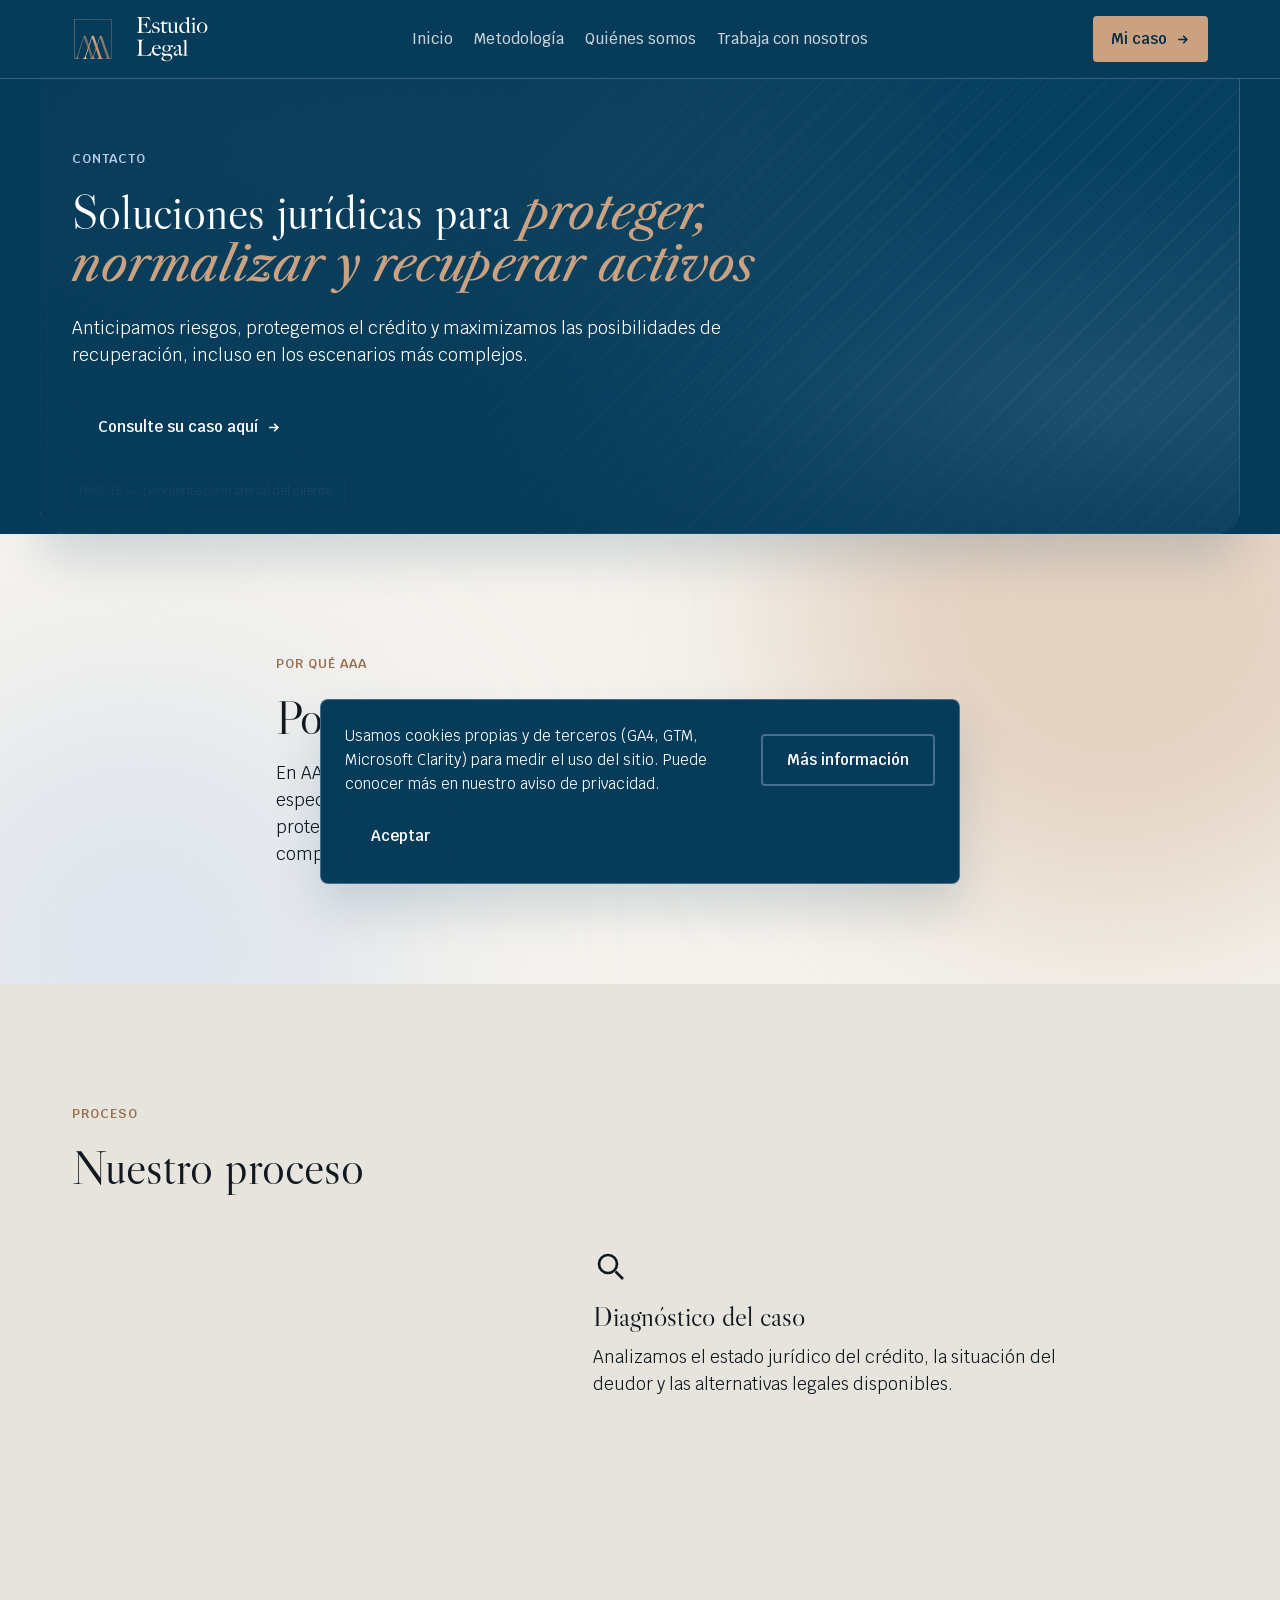
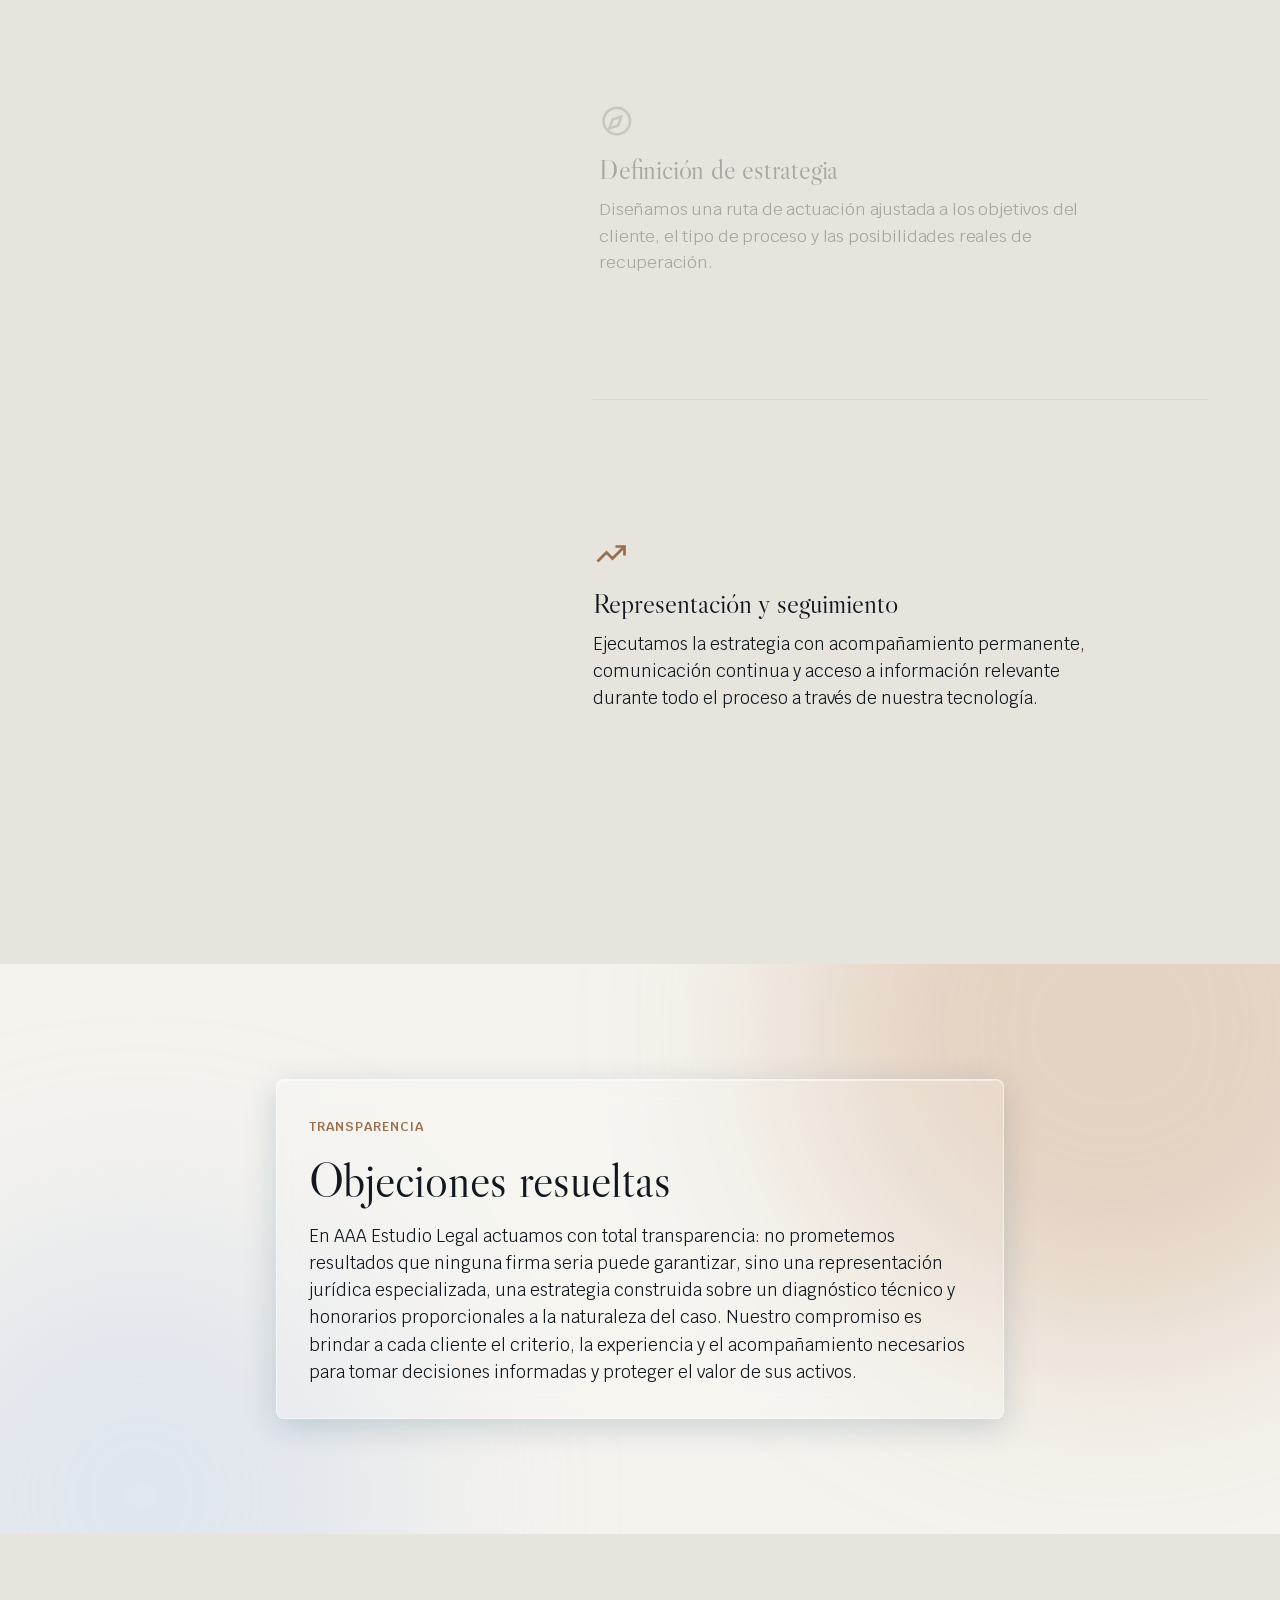
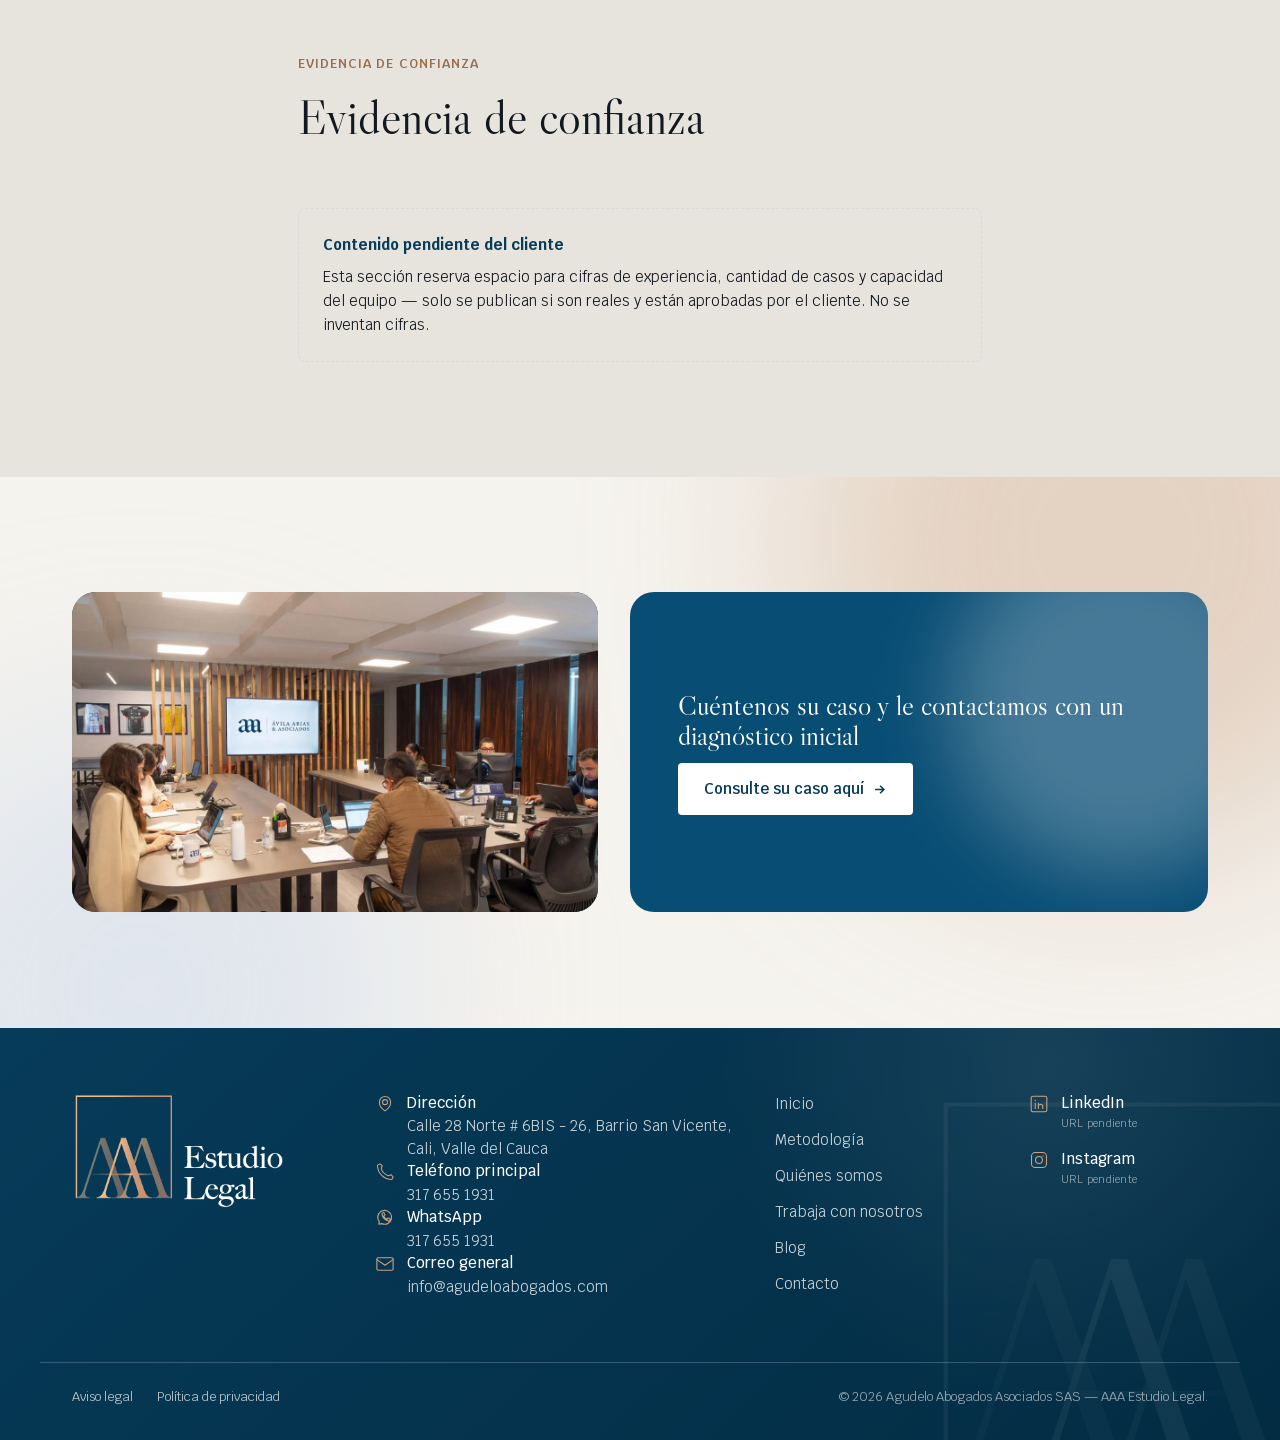
==== commit cf271342: "feat: establish approved homepage visual baseline" ====
--- a/prototype/captacion-b2b.html
+++ b/prototype/captacion-b2b.html
@@ -47,7 +47,7 @@
             <li><a href="index.html">Inicio</a></li>
             <li><a href="servicios.html">Metodología</a></li>
             <li><a href="nuestro-equipo.html">Quiénes somos</a></li>
-            <li><a href="nuestro-equipo.html#postulacion-heading">Trabaja con nosotros</a></li>
+            <li><a href="trabaja-con-nosotros.html">Trabaja con nosotros</a></li>
           </ul>
         </nav>
       </div>
@@ -225,12 +225,11 @@
     </section>
 
     <section class="home-footer__section home-footer__sitemap" aria-label="Mapa del sitio">
-      <h2 class="home-footer__heading">Sitio</h2>
       <nav class="home-footer__sitemap-list" aria-label="Mapa del sitio">
         <a href="index.html">Inicio</a>
         <a href="servicios.html">Metodología</a>
         <a href="nuestro-equipo.html">Quiénes somos</a>
-        <a href="nuestro-equipo.html#postulacion-heading">Trabaja con nosotros</a>
+        <a href="trabaja-con-nosotros.html">Trabaja con nosotros</a>
         <a href="noticias-analisis.html">Blog</a>
         <a href="captacion-b2b.html">Contacto</a>
       </nav>
--- a/prototype/css/tokens.css
+++ b/prototype/css/tokens.css
@@ -123,7 +123,7 @@
      idéntico en el 100% de navegadores — decisión explícita del Owner, no una
      aproximación silenciosa. Solo trae el corte regular (peso 400, sin itálica real):
      ver .text-gradient más abajo, que usa 'Libre Caslon Text' (itálica real) para el
-     énfasis en degradado en vez de la itálica sintética de Libre Caslon Display.
+     énfasis en cursiva en vez de la itálica sintética de Libre Caslon Display.
      --font-sans: Krub — ya se había usado en este proyecto antes de D22/D26, es la
      tipografía secundaria del manual de marca. Ambas Google Fonts de uso libre,
      cargadas vía <link> (ver prototype/README.md § 1.3 y § 7). */
--- a/prototype/css/components.css
+++ b/prototype/css/components.css
@@ -357,7 +357,16 @@
   align-items: center;
 }
 .hero__content { max-width: 46ch; }
-.hero__title { margin-bottom: var(--space-6); }
+/* D78 (2026-08-21): el Owner señaló que el tamaño del H1 de Quiénes somos/Trabaja con
+   nosotros no coincidía con el de Inicio/Metodología — causa: ambas páginas usan un
+   hero simple (sin el wrapper `.hero-shell`), así que su `.hero__title` nunca recibía
+   `font-size` de `.hero-shell__content .hero__title` (--text-2xl) y caía al tamaño
+   por defecto de cualquier `<h1>` (--text-3xl, más grande). Se fija aquí, en la clase
+   base, para que CUALQUIER hero (con o sin `.hero-shell`) use el mismo tamaño por
+   defecto — las reglas más específicas de `.hero-shell__content .hero__title` y
+   `.home-page .hero-shell__content .hero__title` siguen ganando donde ya existían,
+   sin cambios visuales en Inicio/Metodología/Captación B2B. */
+.hero__title { margin-bottom: var(--space-6); font-size: var(--text-2xl); }
 .hero__actions {
   display: flex;
   gap: var(--space-4);
@@ -490,24 +499,83 @@
   color: var(--color-navy-900);
   opacity: 0.6;
 }
-/* Los 3 bloques de "Nuestros servicios" comparten esta misma clase (2026-07-31,
-   ronda 2 — antes cada uno tenía su propia estructura y su propio min-height de
-   imagen, por eso los recuadros se veían de tamaños distintos). El bloque 01·02
-   además lleva `.surface-glass` (es el único destacado con tratamiento de vidrio);
-   `--media-reverse` solo cambia qué columna va primero (imagen a la izquierda en
-   vez de a la derecha), nunca el tamaño — ambas comparten exactamente el mismo
-   `grid-template-columns` y el mismo `.service-block__media { min-height }`. */
-.service-block--media {
+/* D82 (2026-08-25): "Nuestros servicios" pasa de 3 bloques horizontales alternados
+   (imagen+texto, ver historial D70/D71 arriba) a una grilla de 3 columnas tipo
+   blog card — el Owner señaló que el layout horizontal gastaba mucho viewport y
+   generaba demasiado scroll. Orden vertical: imagen → eyebrow → título → texto.
+   Reutiliza `.surface-solid` (mismo sistema de "Superficies" que blog/foco/etc.)
+   para conservar el efecto hover ya establecido en el resto del sitio (elevación +
+   brillo + borde dorado) en vez de inventar uno nuevo. `.service-block__tag` (arriba)
+   se conserva tal cual como eyebrow. */
+.service-grid {
   display: grid;
-  grid-template-columns: 1fr minmax(220px, 320px);
-  gap: var(--space-8);
-  align-items: center;
-}
-.service-block--media-reverse { grid-template-columns: minmax(220px, 320px) 1fr; }
-.service-block__media { min-height: 280px; }
-@media (max-width: 800px) {
-  .service-block--media,
-  .service-block--media-reverse { grid-template-columns: 1fr; }
+  grid-template-columns: repeat(3, 1fr);
+  gap: var(--space-6);
+}
+
+.services-intro .section-head {
+  max-width: 900px;
+}
+
+.services-intro__emphasis {
+  display: block;
+  font-family: 'Libre Caslon Text', Georgia, 'Times New Roman', serif;
+  font-size: 0.96em;
+  font-style: italic;
+  color: var(--color-accent-main);
+}
+
+.services-intro__copy {
+  max-width: 72ch;
+  margin-top: var(--space-6);
+  color: var(--color-text-on-light);
+}
+
+@media (max-width: 900px) {
+  .service-grid { grid-template-columns: 1fr; }
+}
+.service-card {
+  padding: var(--space-6);
+  display: flex;
+  flex-direction: column;
+}
+.service-card__media {
+  aspect-ratio: 16 / 10;
+  margin-bottom: var(--space-4);
+}
+.service-card .service-block__tag { margin-bottom: var(--space-2); }
+/* D84 (2026-08-25): el Owner señaló que el párrafo se veía más grande que el título
+   de cada tarjeta — el título hereda `--font-display` (Libre Caslon Display, D30: solo
+   trae el corte 400, pedirle negrita produciría negrita sintética, ver nota en
+   base.css junto a `h1, h2, h3, h4`), así que a igual tamaño se lee más liviano que el
+   párrafo en Krub. Mismo criterio que D45/D46 (títulos de "Sectores de experiencia" y
+   "¿Por qué AAA?"): el título pasa de la serif de display a Krub bold (`--font-sans`,
+   `font-weight: 700`, real, no sintética) en vez de forzar negrita sobre el serif; el
+   párrafo baja de `--text-base` (17px) a `--text-sm` (15px), mismo tamaño que ya usa
+   `.blog-card p`. */
+.service-card h3 {
+  font-family: var(--font-sans);
+  font-size: var(--text-md);
+  font-weight: 700;
+  margin-bottom: var(--space-3);
+}
+.service-card p { font-size: var(--text-sm); }
+/* D85 (2026-08-25): el Owner pidió quitar el cambio de color del hover en estas
+   tarjetas (el brillo radial azul de `.surface-solid::before`, efecto 2, y el borde
+   que pasa a azul claro), conservando el desplazamiento hacia arriba (efecto 1) y la
+   sombra. Selector de 3 clases (`.service-card.surface-solid:hover`) para ganar por
+   especificidad sobre `.surface-solid:hover`/`::before` (arquitectura de hover en
+   "Superficies", más abajo en este archivo) sin tocar esas reglas globales — el resto
+   del sitio (blog, foco, etc.) conserva el brillo/borde de siempre. */
+@media (hover: hover) and (pointer: fine) {
+  .service-card.surface-solid:hover,
+  .service-card.surface-solid:focus-within {
+    border-color: var(--color-border-subtle);
+  }
+  .service-card.surface-solid:hover::before,
+  .service-card.surface-solid:focus-within::before {
+    opacity: 0;
+  }
 }
 
 /* ---------- Franja de sectores (prueba social sin logos/cifras) ---------- */
@@ -525,9 +593,16 @@
 
 /* ---------- Sectores de experiencia — bandas editoriales sin lectura geográfica ---------- */
 
+/* D79 (2026-08-21): el Owner señaló que el párrafo de la derecha (más alto que el
+   título/eyebrow de la izquierda, `align-items:end` dejaba un vacío visible arriba
+   del eyebrow) quedaba desalineado — la columna derecha era demasiado angosta para
+   su propio texto, forzándolo a envolver en más líneas de las necesarias. Se ensancha
+   la columna derecha (de 0.7fr/280px a 0.95fr/340px) y su `max-width` (de 42ch a
+   50ch), así el párrafo envuelve en menos líneas y ambas columnas quedan más parejas
+   en alto. */
 .sector-experience__header {
   display: grid;
-  grid-template-columns: minmax(0, 1.45fr) minmax(280px, 0.7fr);
+  grid-template-columns: minmax(0, 1.2fr) minmax(340px, 0.95fr);
   gap: clamp(var(--space-10), 7vw, var(--space-24));
   align-items: end;
 }
@@ -538,7 +613,7 @@
 }
 
 .sector-experience__intro {
-  max-width: 42ch;
+  max-width: 50ch;
   padding-bottom: 0.2em;
 }
 
@@ -600,9 +675,11 @@
 }
 
 /* D45 (2026-08-20): pasa de la serif de display a Krub bold — a pedido del Owner. */
+/* D80 (2026-08-21): baja un punto de tamaño a pedido del Owner — de
+   clamp(1.15rem, 1.6vw, 1.5rem) (tope 1.5rem) a 1.3rem fijo. */
 .sector-card__name {
   font-family: var(--font-sans);
-  font-size: clamp(1.15rem, 1.6vw, 1.5rem);
+  font-size: 1.3rem;
   font-weight: 700;
   line-height: 1.08;
   letter-spacing: -0.02em;
@@ -624,15 +701,18 @@
    propios, solo la imagen a tamaño consistente, como una pared de logos estándar.
    Altura subida de 40px a 64px (D58), luego a 76px (D60) y ajustada a 75px
    (D61, corrección de un valor de más). */
+/* D81 (2026-08-21): sube un poco más el tamaño de los logos de cliente, a pedido
+   del Owner, para darles más énfasis — de 75px/190px a 85px/210px de alto/ancho
+   máximo. */
 .sector-card__logo {
   display: inline-flex;
   align-items: center;
-  height: 75px;
+  height: 85px;
 }
 
 .sector-card__logo img {
   max-height: 100%;
-  max-width: 190px;
+  max-width: 210px;
   width: auto;
   object-fit: contain;
 }
@@ -710,6 +790,12 @@
     font-size: 1.1rem;
   }
 }
+
+/* D78 (2026-08-21): la versión de D75 de esta nota (3 tarjetas de atributo,
+   `.philosophy-grid`/`.philosophy-card`) se retira por completo — el Owner no
+   quedó conforme con ese diseño y pidió uno nuevo basado en una referencia
+   (foto + tarjeta sólida flotante). Ver `nuestro-equipo.html` § Filosofía: ahora
+   reutiliza `.cierre-grid`/`.cierre-card`, sin CSS nuevo dedicado. */
 
 /* ---------- Cierre — dos tarjetas lado a lado ----------
    Reemplaza el bloque plano `data-surface="dark"` (idéntico en color al footer de
@@ -1051,37 +1137,28 @@
    por encima de los halos. */
 [data-surface="atmosphere"] > .container { position: relative; z-index: 1; }
 
-/* ---------- Texto en degradado — reservado a 1–2 mensajes narrativos (§ 7) ---------- */
+/* ---------- Texto con énfasis en cursiva — reservado a 1–2 mensajes narrativos (§ 7) ----------
+   D76 (2026-08-21): se quita el degradado — el Owner señaló que el estilo de este
+   texto en Home (color dorado sólido, vía `.home-page .text-gradient`) no coincidía
+   con el de las demás páginas (que caían en el degradado de esta regla base, nunca
+   aprobado por el cliente) y pidió normalizar todo el sitio al tratamiento de Home:
+   mismo color dorado sólido en todas partes, sin degradado. La clase conserva su
+   nombre (`.text-gradient`) para no tocar el HTML de las 3 páginas que la usan. */
 .text-gradient {
-  /* D26: itálica como tratamiento de énfasis — el degradado por sí solo (color) no
-     basta. D30: Libre Caslon Display (--font-display) no tiene corte itálico real;
-     usar font-style:italic sobre ella produciría itálica sintética (inclinada
-     algorítmicamente), que en un serif se ve distorsionada. En su lugar se usa
-     'Libre Caslon Text' aquí específicamente, que sí trae itálica real de la misma
-     familia Caslon — visualmente compatible con Libre Caslon Display en el texto
-     upright de alrededor. */
+  /* D26: itálica como tratamiento de énfasis. D30: Libre Caslon Display
+     (--font-display) no tiene corte itálico real; usar font-style:italic sobre ella
+     produciría itálica sintética (inclinada algorítmicamente), que en un serif se ve
+     distorsionada. En su lugar se usa 'Libre Caslon Text' aquí específicamente, que
+     sí trae itálica real de la misma familia Caslon — visualmente compatible con
+     Libre Caslon Display en el texto upright de alrededor. */
   font-family: 'Libre Caslon Text', Georgia, 'Times New Roman', serif;
   font-style: italic;
-  /* --color-gold-100 y --color-accent-cool-100 son ambos alias de --color-accent-light
-     en la paleta D26 (a diferencia de la teal de D23, donde eran tonos distintos) — un
-     degradado entre el mismo color dos veces se ve como color plano, no como degradado.
-     Se usa aquí el par azul claro → cobre (accent-on-dark / accent-main) para que el
-     degradado siga siendo visible sobre fondo oscuro. */
-  background: linear-gradient(100deg, var(--color-accent-on-dark), var(--color-accent-main));
-  -webkit-background-clip: text;
-  background-clip: text;
-  color: var(--color-accent-on-dark); /* respaldo sólido si el navegador no soporta background-clip:text */
-  -webkit-text-fill-color: transparent;
-}
-@supports not (background-clip: text) {
-  .text-gradient { -webkit-text-fill-color: unset; color: var(--color-accent-on-dark); }
-}
-/* Sobre fondo claro (atmósfera), el degradado corre entre navy y cobre — ambos con
-   contraste adecuado sobre blanco/marfil (ver tokens.css para las razones de cada tono) */
+  color: var(--color-accent-main);
+}
+/* Sobre fondo claro (atmósfera): el dorado sólido no tiene contraste suficiente
+   sobre blanco/marfil — se usa navy, mismo criterio de contraste que ya regía la
+   variante clara del degradado que reemplaza. */
 section:not([data-surface="dark"]) .text-gradient {
-  background: linear-gradient(100deg, var(--color-navy-900), var(--color-gold-200));
-  -webkit-background-clip: text;
-  background-clip: text;
   color: var(--color-navy-900);
 }
 
@@ -1820,11 +1897,19 @@
 }
 .stepper--flowchart .stepper__step-head h3 { margin-bottom: 0; }
 
+/* D69 (2026-08-21): el cliente pidió (vía el Owner) que la descripción de los 3
+   pasos esté siempre visible en desktop también, sin necesidad de hover — revierte
+   el popover-al-hover de D48/D47 solo en esta sección (Captación B2B § "Nuestro
+   proceso" no se toca, sigue con su propio comportamiento). También se pidió alinear
+   los 3 nodos con el margen izquierdo del eyebrow/título en vez de centrarlos
+   distribuidos por todo el ancho — `align-items`/`text-align` pasan de `center` a
+   `flex-start`/`left`. Con la descripción ya siempre visible en flujo normal (no
+   absoluta/overlay), el conector queda alineado con el ícono en vez de con todo el
+   alto variable del paso. */
 @media (min-width: 801px) {
   .stepper--flowchart .stepper__step-head {
-    flex-direction: column;
-    gap: 0;
-    margin-bottom: 0;
+    gap: var(--space-3);
+    margin-bottom: var(--space-3);
   }
   .stepper--flowchart .stepper__steps {
     flex-direction: row;
@@ -1836,17 +1921,18 @@
     min-width: 0;
     display: flex;
     flex-direction: column;
-    align-items: center;
+    align-items: flex-start;
     padding: 0 var(--space-4);
     border-top: none;
-    text-align: center;
-  }
+    text-align: left;
+  }
+  .stepper--flowchart .stepper__step:first-child { padding-left: 0; }
   .stepper--flowchart .stepper__icon {
     justify-content: center;
     align-items: center;
     width: 3.5rem;
     height: 3.5rem;
-    margin-bottom: var(--space-5);
+    flex: 0 0 auto;
     border: 1px solid var(--color-border-on-dark);
     border-radius: 999px;
     opacity: 1;
@@ -1858,11 +1944,17 @@
     color: var(--color-white);
   }
   .stepper--flowchart .stepper__step h3 { margin-bottom: 0; }
+  .stepper--flowchart .stepper__step p {
+    margin-top: 0;
+    text-align: left;
+    max-width: 32ch;
+  }
   .stepper--flowchart .stepper__connector {
     display: flex;
     flex: 0 0 auto;
     align-items: center;
     justify-content: center;
+    align-self: flex-start;
     width: 2.5rem;
     height: 3.5rem;
     margin-inline: -0.5rem;
@@ -1871,47 +1963,69 @@
   .stepper--flowchart .stepper__connector svg { width: 60%; height: 60%; transform: none; }
 }
 
-@media (min-width: 801px) and (hover: hover) and (pointer: fine) {
-  .stepper--flowchart .stepper__step p {
-    position: absolute;
-    top: 100%;
-    left: 50%;
-    z-index: 5;
-    width: min(300px, 85vw);
-    margin-top: var(--space-3);
-    padding: var(--space-4);
-    background: var(--color-navy-hover);
-    border: 1px solid var(--color-border-on-dark);
-    border-radius: var(--radius-md);
-    box-shadow: var(--shadow-lg);
-    text-align: left;
-    max-width: none;
-    opacity: 0;
-    pointer-events: none;
-    transform: translate(-50%, 6px);
-    transition: opacity 300ms var(--motion-ease), transform 300ms var(--motion-ease);
-  }
-  .stepper--flowchart .stepper__step:hover p,
-  .stepper--flowchart .stepper__step:focus-within p {
-    opacity: 1;
-    pointer-events: auto;
-    transform: translate(-50%, 0);
-  }
-}
-
-@media (prefers-reduced-motion: reduce) {
-  .stepper--flowchart .stepper__step p {
-    transition: none;
-  }
-}
-/* Sin hover real (touch/tablet) aunque el viewport sea ≥801px: la fila horizontal de
-   nodos se conserva, pero la descripción vuelve a mostrarse siempre (estática, no
-   popover) — nunca debe depender de un gesto que el dispositivo no tiene. */
-@media (min-width: 801px) and (hover: none), (min-width: 801px) and (pointer: coarse) {
-  .stepper--flowchart .stepper__step p {
-    margin-top: var(--space-3);
-    text-align: left;
-    max-width: 28ch;
+/* D86 (2026-08-25): el cliente sugirió (vía el Owner) un efecto de entrada al llegar
+   a "Nuestra metodología", o un efecto hover en los nodos — se agregan ambos, scoped
+   a `.stepper--flowchart` (Captación B2B § "Nuestro proceso" usa el mismo componente
+   sin este modificador y no se ve afectado). */
+
+/* Entrada: los 3 nodos ahora llevan también la clase `.reveal` (ver servicios.html),
+   el sistema de entrada ya usado en todo el sitio. Problema: `.stepper__step` YA tiene
+   una regla D69 que fuerza `opacity:1; transform:none;` sobre `[data-stepper-ready]`
+   (para que la descripción esté siempre visible sin depender del scroll-alternado de
+   `.is-active`) — con igual especificidad que la regla base de `.reveal` y definida
+   más abajo en el archivo, esa regla D69 ganaría la cascada y anularía el fade-in de
+   entrada. Este selector de 5 clases/atributos (uno más que el de D69) gana por
+   especificidad sin tener que tocar la regla D69 ni el sistema `is-active` del que
+   sigue dependiendo Captación B2B. */
+.stepper--flowchart .stepper__step.reveal[data-reveal-ready]:not(.is-visible) {
+  opacity: 0;
+  transform: translateY(var(--reveal-distance));
+}
+.stepper--flowchart .stepper__step.reveal[data-reveal-ready] {
+  transition: opacity var(--motion-entrance) var(--motion-ease-entrance),
+              transform var(--motion-entrance) var(--motion-ease-entrance);
+  transition-delay: calc(var(--stagger-index, 0) * var(--motion-stagger-step));
+}
+
+/* Hover: borde, ícono y título del nodo pasan al acento claro sobre fondo oscuro
+   (`--color-accent-on-dark`, el mismo tono que ya usa el eyebrow de la sección) y el
+   nodo completo se eleva un poco — gateado a hover real (mouse) y al layout de fila
+   de escritorio (≥801px, donde el ícono es el círculo con borde de D69; en mobile/
+   tablet el flujograma es una lista vertical simple, sin hover). */
+@media (min-width: 801px) {
+  @media (prefers-reduced-motion: no-preference) {
+    .stepper--flowchart .stepper__step {
+      transition: transform var(--motion-base) var(--motion-ease);
+    }
+    .stepper--flowchart .stepper__icon {
+      transition: border-color var(--motion-base) var(--motion-ease),
+                  background-color var(--motion-base) var(--motion-ease),
+                  color var(--motion-base) var(--motion-ease);
+    }
+    .stepper--flowchart .stepper__step h3 {
+      transition: color var(--motion-base) var(--motion-ease);
+    }
+  }
+  @media (hover: hover) and (pointer: fine) {
+    /* Selector de 5 clases/atributos (uno más que la regla D69,
+       `.stepper--flowchart .stepper__step[data-stepper-ready]:not(.is-active)`, que
+       fuerza `transform:none` en los nodos no activos del scroll-alternado) — sin
+       esto, el nodo perdería la elevación de hover cada vez que `.is-active` se
+       mueve a otro paso mientras el usuario tiene el mouse encima. */
+    .stepper--flowchart .stepper__step.reveal[data-reveal-ready]:hover,
+    .stepper--flowchart .stepper__step.reveal[data-reveal-ready]:focus-within {
+      transform: translateY(-6px);
+    }
+    .stepper--flowchart .stepper__step:hover .stepper__icon,
+    .stepper--flowchart .stepper__step:focus-within .stepper__icon {
+      border-color: var(--color-accent-on-dark);
+      background: rgba(var(--color-accent-light-rgb), 0.14);
+      color: var(--color-accent-on-dark);
+    }
+    .stepper--flowchart .stepper__step:hover h3,
+    .stepper--flowchart .stepper__step:focus-within h3 {
+      color: var(--color-accent-on-dark);
+    }
   }
 }
 
@@ -1959,6 +2073,166 @@
 .talent-form__note a { color: inherit; text-decoration: underline; }
 
 /* =====================================================================
+   EQUIPO — TARJETAS FLIP (D92, 2026-08-25, Trabaja con nosotros)
+   Referente: sección de equipo de ngds.ai (grilla de tarjetas foto+flip) —
+   solo se toma el patrón de interacción (grilla + flip al hover), con nuestra
+   propia tipografía (Krub/Libre Caslon) y paleta (navy/dorado/crema), sin nada
+   del estilo visual oscuro/neón del referente. Cara frontal reutiliza
+   `.media-placeholder` (mismo placeholder honesto del resto del sitio — no hay
+   fotografía real de las 8 personas todavía); cara trasera reutiliza el mismo
+   degradado navy que `.cierre-grid--global .cierre-card--cta`.
+
+   Arquitectura de movimiento (mismo criterio documentado junto a "Superficies"
+   más arriba en este archivo): el ESTADO (`rotateY(180deg)` al flip) se aplica
+   siempre, sin media query, vía `.is-flipped` (activado por click/tecla en
+   js/main.js) — así funciona en cualquier dispositivo, incluido táctil, sin
+   depender de un hover real que el touch no tiene. La TRANSICIÓN se anima solo
+   bajo `prefers-reduced-motion:no-preference`. El disparo automático por hover
+   real de mouse (sin necesidad de click) vive aparte, bajo
+   `(hover:hover) and (pointer:fine)`.
+
+   D93 (2026-08-25): el Owner reportó texto en espejo en el reverso al hacer
+   flip — el reverso nunca tuvo nombre/cargo en el marcado (solo la descripción,
+   ver HTML), así que lo que se veía era la cara FRONTAL asomando "por detrás":
+   un bug conocido de `backface-visibility` en algunos navegadores/GPU (sin ella
+   funcionando, un elemento rotado 180° se sigue pintando, pero en espejo). En
+   vez de depender solo de esa propiedad, se agrega `visibility` como mecanismo
+   de respaldo independiente: cada cara alterna `visibility:hidden/visible`
+   exactamente en el cruce de los 90° del giro (`transition-delay` a la mitad
+   exacta de la duración del giro, con `ease-in-out` para que ese cruce quede
+   realmente a la mitad del tiempo) — así la cara no activa nunca se pinta, sin
+   importar si el navegador soporta bien el backface-visibility nativo. Sin
+   esta explicación nadie adivinaría por qué un simple `visibility` convive con
+   el 3D flip.
+   D94 (2026-08-25): a pedido del Owner, el flip se siente más ágil (giro de
+   700ms → 350ms — el delay de `visibility` baja a la mitad exacta, 175ms, para
+   seguir cruzando justo a los 90°) y las tarjetas pasan de proporción vertical
+   (3:4) a cuadradas (1:1), para ahorrar alto de viewport.
+   D95 (2026-08-25): a pedido del Owner — las tarjetas con flip (las 4 personas)
+   nunca van a tener fotografía real en ninguna de sus dos caras (a diferencia
+   de los 4 bloques de foto simple de D93, que sí la tendrán), así que ya no
+   deben llevar el mismo patrón rayado de `.media-placeholder` (ese patrón
+   significa "aquí va una foto pendiente", y aquí nunca va una). Frente y
+   reverso pasan a un azul mate plano (`--color-navy-deep`, sin degradado ni
+   líneas) con el isotipo de la firma en la esquina superior izquierda, al
+   mismo tratamiento semitransparente que ya usa el watermark del footer
+   (`.home-footer__pattern`: escala de grises + brillo para que el isotipo se
+   lea como una marca de agua clara sobre el navy) — mismo logo, mismo efecto,
+   reescalado para una tarjeta mucho más chica que el footer (así que la
+   opacidad sube un poco respecto al 0.05 del footer, o el isotipo se perdería
+   por completo a este tamaño). También se pareja el radio de esquina de los 4
+   bloques de foto simple (heredaban `--radius-xl` de `.media-placeholder`, que
+   no coincidía con el `--radius-md` de las tarjetas flip). */
+.team-flip-grid {
+  display: grid;
+  grid-template-columns: repeat(4, 1fr);
+  gap: var(--space-6);
+}
+@media (max-width: 1023px) { .team-flip-grid { grid-template-columns: repeat(2, 1fr); } }
+@media (max-width: 560px) { .team-flip-grid { grid-template-columns: 1fr; } }
+/* Bloques de fotografía simple (D93) — mismos 4 espacios de la grilla, sin
+   `.team-flip-card`: solo `.media-placeholder` suelto, sin flip ni interacción.
+   `border-radius` explícito (D95): mismo `--radius-md` que las tarjetas flip,
+   en vez del `--radius-xl` que traía por defecto `.media-placeholder`. */
+.team-flip-grid > .media-placeholder {
+  aspect-ratio: 1 / 1;
+  margin: 0;
+  border-radius: var(--radius-md);
+}
+
+.team-flip-card {
+  perspective: 1200px;
+  aspect-ratio: 1 / 1;
+  cursor: pointer;
+  border-radius: var(--radius-md);
+}
+.team-flip-card:focus-visible {
+  outline: 2px solid var(--color-gold-200);
+  outline-offset: 4px;
+}
+.team-flip-card__inner {
+  position: relative;
+  width: 100%;
+  height: 100%;
+  transform-style: preserve-3d;
+}
+@media (prefers-reduced-motion: no-preference) {
+  .team-flip-card__inner { transition: transform 350ms ease-in-out; }
+}
+.team-flip-card.is-flipped .team-flip-card__inner { transform: rotateY(180deg); }
+@media (hover: hover) and (pointer: fine) {
+  .team-flip-card:hover .team-flip-card__inner { transform: rotateY(180deg); }
+}
+
+.team-flip-card__face {
+  position: absolute;
+  inset: 0;
+  backface-visibility: hidden;
+  -webkit-backface-visibility: hidden;
+  border-radius: var(--radius-md);
+  overflow: hidden;
+}
+@media (prefers-reduced-motion: no-preference) {
+  .team-flip-card__face { transition: visibility 0s linear 175ms; }
+}
+.team-flip-card__front { visibility: visible; }
+.team-flip-card__back { visibility: hidden; }
+.team-flip-card.is-flipped .team-flip-card__front { visibility: hidden; }
+.team-flip-card.is-flipped .team-flip-card__back { visibility: visible; }
+@media (hover: hover) and (pointer: fine) {
+  .team-flip-card:hover .team-flip-card__front { visibility: hidden; }
+  .team-flip-card:hover .team-flip-card__back { visibility: visible; }
+}
+.team-flip-card__front,
+.team-flip-card__back {
+  background: var(--color-navy-deep);
+  border: 1px solid var(--color-border-on-dark);
+}
+.team-flip-card__front {
+  display: flex;
+  align-items: flex-end;
+  padding: var(--space-6);
+}
+.team-flip-card__logo {
+  position: absolute;
+  top: var(--space-4);
+  left: var(--space-4);
+  width: 40px;
+  height: 40px;
+  opacity: 0.22;
+  filter: grayscale(1) brightness(2.8);
+  pointer-events: none;
+}
+.team-flip-card__caption {
+  position: relative;
+  z-index: 1;
+  display: flex;
+  flex-direction: column;
+  gap: 2px;
+}
+.team-flip-card__name {
+  font-family: var(--font-sans);
+  font-weight: 700;
+  font-size: var(--text-sm);
+  color: var(--color-white);
+}
+.team-flip-card__role {
+  font-size: var(--text-xs);
+  color: var(--color-accent-on-dark);
+}
+.team-flip-card__back {
+  transform: rotateY(180deg);
+  display: flex;
+  align-items: center;
+  padding: var(--space-6);
+}
+.team-flip-card__desc {
+  margin: 0;
+  font-size: var(--text-sm);
+  color: rgba(255, 255, 255, 0.85);
+}
+
+/* =====================================================================
    BLOG — Noticias y Análisis (2026-07-31)
    Listado + single page. Reutiliza `.surface-solid`/`.card-cta`/`.media-placeholder`
    ya existentes — la única pieza nueva es el grid de tarjetas y la miniatura 16:10.
@@ -2031,11 +2305,54 @@
   gap: var(--space-12);
 }
 
+/* D68 (2026-08-21): se excluye `.home-footer__section` de este selector — el h2
+   "Sitio" del footer (D67, replicado en las 7 páginas vía `.site-footer--global`)
+   quedaba atrapado por esta regla genérica de "cualquier h2 dentro de una section en
+   Home" y se veía gigante solo en Home (2.3rem) en vez del tamaño pequeño de
+   `.home-footer__heading` que sí se aplicaba correctamente en las 6 páginas
+   interiores (sin la clase `.home-page` en el `<body>`, esta regla nunca las
+   afectó). */
 .home-page .section-head h2,
-.home-page section:not(.hero-immersive) h2 {
-  font-size: 2.3rem;
+.home-page section:not(.hero-immersive):not(.home-footer__section) h2 {
+  font-size: 2.625rem;
   line-height: 1;
   letter-spacing: -0.035em;
+}
+
+/* H2 narrativos: mismo gesto editorial del Hero, sin heredar su escala. Libre
+   Caslon Text aporta la itálica real que Libre Caslon Display no incluye. */
+.home-page .section-title__emphasis {
+  font-family: 'Libre Caslon Text', Georgia, 'Times New Roman', serif;
+  font-size: 0.96em;
+  font-style: italic;
+  font-weight: 400;
+  line-height: inherit;
+  color: var(--color-accent-main);
+}
+
+.home-page .section-title__line,
+.home-page .section-title__emphasis--block {
+  display: block;
+}
+
+.home-page section[aria-labelledby="situaciones-heading"] .section-head {
+  align-items: center;
+  text-align: center;
+}
+
+/* SVG entregados por el Owner: máscara monocroma para heredar exactamente el color
+   de cada tarjeta sin editar los archivos originales. */
+.home-page .icon-mask {
+  display: block;
+  background-color: currentColor;
+  -webkit-mask-image: var(--icon-mask);
+  -webkit-mask-position: center;
+  -webkit-mask-repeat: no-repeat;
+  -webkit-mask-size: contain;
+  mask-image: var(--icon-mask);
+  mask-position: center;
+  mask-repeat: no-repeat;
+  mask-size: contain;
 }
 
 .home-page section h3 {
@@ -2309,14 +2626,6 @@
   letter-spacing: -0.012em;
 }
 
-.home-page .text-gradient {
-  color: var(--color-accent-main);
-  background: none;
-  -webkit-background-clip: initial;
-  background-clip: initial;
-  -webkit-text-fill-color: currentColor;
-}
-
 .home-page .hero__actions { margin-top: var(--space-8); }
 
 .home-page .hero__actions .btn--primary {
@@ -2410,12 +2719,15 @@
   margin: 0;
 }
 
-/* Qué hace AAA: visual horizontal, contenido y altura subordinados al texto. */
-.home-page .what-we-do-grid {
+/* Qué hace AAA (Home): visual horizontal, contenido y altura subordinados al texto.
+   D73 (2026-08-21): deja de ser exclusivo de Home (`.home-page`) — el Owner pidió
+   reutilizar este mismo diseño para Servicios § "Transparencia", mismo patrón de
+   generalización que D55/D67 (header/footer). */
+.what-we-do-grid {
   align-items: center;
 }
 
-.home-page .what-we-do-visual {
+.what-we-do-visual {
   width: min(100%, 540px);
   max-height: 360px;
   aspect-ratio: 3 / 2;
@@ -2425,11 +2737,23 @@
 }
 
 @media (max-width: 800px) {
-  .home-page .what-we-do-visual {
+  .what-we-do-visual {
     width: 100%;
     max-height: 320px;
     justify-self: stretch;
   }
+}
+
+/* D88 (2026-08-25): Filosofía (nuestro-equipo.html) reutiliza este mismo componente
+   pero con la foto primero en el DOM (columna izquierda) y el texto después — sin
+   este modificador, `.what-we-do-visual` seguiría con `justify-self:end` (pensado
+   para cuando la foto es la SEGUNDA columna, para que quede pegada al borde derecho
+   del contenedor) y quedaría pegada al centro (borde derecho de la columna
+   izquierda) en vez del borde izquierdo del contenedor. Solo desktop: en mobile
+   (≤800px) `.what-we-do-visual` ya fuerza `width:100%`/`justify-self:stretch` sin
+   importar el orden, así que no hace falta gatear esta regla ahí. */
+@media (min-width: 801px) {
+  .what-we-do-grid--reverse .what-we-do-visual { justify-self: start; }
 }
 
 /* Servicios: tres paneles editoriales full width con placeholder visual reemplazable. */
@@ -2609,6 +2933,17 @@
   width: 32px;
   height: 32px;
   flex: 0 0 32px;
+}
+
+.home-page .focus-grid .focus-card__icon svg {
+  display: block;
+  width: 100%;
+  height: 100%;
+  stroke: currentColor;
+  stroke-width: 1.5;
+  stroke-linecap: round;
+  stroke-linejoin: round;
+  vector-effect: non-scaling-stroke;
 }
 
 /* D45 (2026-08-20): los títulos de estas 5 tarjetas pasan de la serif de display
@@ -2858,39 +3193,51 @@
   }
 }
 
-/* Cierre: único segundo momento atmosférico; sin halo decorativo. */
-.home-page .cierre-grid { gap: var(--space-6); }
-
-.home-page .cierre-card {
+/* Cierre: único segundo momento atmosférico; sin halo decorativo.
+   D74 (2026-08-21): el Owner señaló que el cierre "Conversemos sobre su caso."
+   reusado en Servicios (D73) no coincidía visualmente con el de Home (color sólido
+   en vez de degradado, halo visible, botón blanco en vez de dorado, h2 más chico).
+   Este tratamiento era exclusivo de Home vía `.home-page` — en vez de generalizarlo
+   sin más (como D55/D67/D73), aquí se usa un modificador dedicado,
+   `.cierre-grid--global`, porque `.cierre-card` también lo usa Captación B2B para su
+   propia tarjeta de cierre (encabezado mucho más largo, "Cuéntenos su caso y le
+   contactamos con un diagnóstico inicial") — generalizar sin más habría forzado ese
+   encabezado a `max-width:12ch`/`font-size:2.3rem`, rompiéndolo. El `.home-page
+   .cierre-grid` original se reemplaza por este modificador; se agrega la clase
+   `cierre-grid--global` al `.cierre-grid` de Home y al de Servicios (ambos comparten
+   el mismo bloque "Conversemos sobre su caso."), no a Captación B2B. */
+.cierre-grid--global { gap: var(--space-6); }
+
+.cierre-grid--global .cierre-card {
   min-height: 420px;
   border-radius: var(--radius-md);
 }
 
-.home-page .cierre-card--cta {
+.cierre-grid--global .cierre-card--cta {
   background:
     radial-gradient(circle at 82% 14%, rgba(255, 255, 255, 0.085), transparent 31%),
     linear-gradient(138deg, var(--color-navy-deep) 0%, var(--color-navy-hover) 100%);
 }
 
-.home-page .cierre-card__halo { display: none; }
-
-.home-page .cierre-card__content h2 {
+.cierre-grid--global .cierre-card__halo { display: none; }
+
+.cierre-grid--global .cierre-card__content h2 {
   max-width: 12ch;
   font-size: 2.3rem;
   line-height: 1.02;
 }
 
-.home-page .cierre-card__content p {
+.cierre-grid--global .cierre-card__content p {
   color: rgba(255, 255, 255, 0.72);
 }
 
-.home-page .cierre-card__btn {
+.cierre-grid--global .cierre-card__btn {
   color: var(--color-navy-hover);
   background: var(--color-accent-main);
   border-color: var(--color-accent-main);
 }
 
-.home-page .cierre-card__btn:hover {
+.cierre-grid--global .cierre-card__btn:hover {
   color: var(--color-white);
   background: transparent;
   border-color: var(--color-accent-main);
@@ -3088,20 +3435,20 @@
 
 @media (max-width: 640px) {
   .site-footer--global {
-    padding-block: var(--space-12) var(--space-8);
+    padding-block: var(--space-8) var(--space-6);
   }
 
   .site-footer--global .home-footer__pattern {
     right: -7rem;
     bottom: 1rem;
-    width: 300px;
+    width: 240px;
     opacity: 0.05;
   }
 
   .site-footer--global .home-footer__grid {
     grid-template-columns: 1fr;
-    gap: var(--space-10);
-    padding-bottom: var(--space-12);
+    gap: var(--space-6);
+    padding-bottom: var(--space-8);
   }
 
   .site-footer--global .home-footer__brand-block {
@@ -3109,7 +3456,27 @@
   }
 
   .site-footer--global .home-footer__logo {
-    width: 205px;
+    width: 160px;
+  }
+
+  .site-footer--global .home-footer__contact-list {
+    grid-template-columns: repeat(2, minmax(0, 1fr));
+    gap: var(--space-3) var(--space-5);
+  }
+
+  .site-footer--global .home-footer__contact-list > :first-child,
+  .site-footer--global .home-footer__contact-list > :last-child {
+    grid-column: 1 / -1;
+  }
+
+  .site-footer--global .home-footer__sitemap-list {
+    grid-template-columns: repeat(2, minmax(0, 1fr));
+    gap: 0 var(--space-6);
+  }
+
+  .site-footer--global .home-footer__social-list {
+    grid-template-columns: repeat(2, minmax(0, 1fr));
+    gap: var(--space-5);
   }
 
   .site-footer--global .home-footer__contact-item,
@@ -3120,7 +3487,12 @@
 
   .site-footer--global .home-footer__bottom {
     flex-direction: column;
-    gap: var(--space-4);
+    gap: var(--space-2);
+    padding-top: var(--space-4);
+  }
+
+  .site-footer--global .home-footer__legal-links {
+    gap: var(--space-5);
   }
 }
 
@@ -3252,8 +3624,13 @@
   }
 
   .home-page .section-head h2,
-  .home-page section:not(.hero-immersive) h2,
-  .home-page .cierre-card__content h2 {
+  .home-page section:not(.hero-immersive):not(.home-footer__section) h2 {
+    font-size: 1.9375rem;
+  }
+
+  /* D74 (2026-08-21): separado del selector combinado de arriba — ya no es exclusivo
+     de Home, ver nota junto a `.cierre-grid--global` más arriba en este archivo. */
+  .cierre-grid--global .cierre-card__content h2 {
     font-size: 1.71875rem;
   }
 
@@ -3331,5 +3708,1356 @@
 
   .home-page .people-intro { padding: var(--space-8) var(--space-6); }
 
-  .home-page .cierre-card { min-height: 300px; }
-}
+  .cierre-grid--global .cierre-card { min-height: 300px; }
+}
+
+/* =====================================================================
+   REFINEMENT V2 · HOME
+   Tres ajustes locales sobre el baseline 6456a00. No altera componentes
+   compartidos ni páginas internas.
+   ===================================================================== */
+
+/* Cinta de logos posterior al hero. La caja óptica sube a 85px y reduce el
+   intersticio para leerse como una secuencia continua de credenciales. */
+.home-page .home-logo-ribbon {
+  overflow: hidden;
+  padding-block: var(--space-8);
+  background: var(--color-surface-light);
+}
+
+.home-page .home-logo-ribbon__track {
+  display: flex;
+  width: max-content;
+  animation: home-logo-ribbon-scroll 68s linear infinite;
+  will-change: transform;
+}
+
+.home-page .home-logo-ribbon:hover .home-logo-ribbon__track,
+.home-page .home-logo-ribbon:focus-within .home-logo-ribbon__track {
+  animation-play-state: paused;
+}
+
+.home-page .home-logo-ribbon__set {
+  display: flex;
+  flex: 0 0 auto;
+  align-items: center;
+  gap: clamp(var(--space-4), 2vw, var(--space-8));
+  padding-right: clamp(var(--space-4), 2vw, var(--space-8));
+}
+
+.home-page .home-logo-ribbon__item {
+  display: grid;
+  place-items: center;
+  width: clamp(152px, 12.5vw, 207px);
+  height: 90px;
+}
+
+.home-page .home-logo-ribbon__item img {
+  display: block;
+  width: 100%;
+  height: 85px;
+  max-width: 100%;
+  object-fit: contain;
+  filter: grayscale(1);
+  opacity: 0.62;
+  transition: filter 320ms var(--motion-ease), opacity 320ms var(--motion-ease), transform 320ms var(--motion-ease);
+}
+
+.home-page .home-logo-ribbon__item:hover img {
+  filter: grayscale(0);
+  opacity: 1;
+  transform: translateY(-2px);
+}
+
+@keyframes home-logo-ribbon-scroll {
+  to { transform: translateX(-50%); }
+}
+
+/* Cierre centrado del bloque de riesgos, sin alterar sus tres cards. */
+.home-page .situations-cta {
+  display: flex;
+  justify-content: center;
+  padding-top: var(--space-8);
+  text-align: center;
+}
+
+/* El mosaico conserva exactamente la interacción de Óscar; solo gana escala. */
+@media (min-width: 1024px) {
+  .home-page section[aria-labelledby="servicios-home-heading"] .focus-mosaic {
+    width: min(calc(100vw - (2 * var(--container-padding))), 1600px);
+    margin-left: 50%;
+    transform: translateX(-50%);
+  }
+
+  .home-page section[aria-labelledby="servicios-home-heading"] .focus-mosaic .surface-visual {
+    min-height: clamp(600px, 70svh, 780px);
+  }
+}
+
+@media (max-width: 640px) {
+  .home-page .home-logo-ribbon {
+    padding-block: var(--space-6);
+  }
+
+  .home-page .home-logo-ribbon__set {
+    gap: var(--space-4);
+    padding-right: var(--space-4);
+  }
+
+  .home-page .home-logo-ribbon__item {
+    width: 152px;
+    height: 78px;
+  }
+
+  .home-page .home-logo-ribbon__item img {
+    height: 74px;
+  }
+}
+
+@media (prefers-reduced-motion: reduce) {
+  .home-page .home-logo-ribbon {
+    overflow-x: auto;
+    scrollbar-width: none;
+  }
+
+  .home-page .home-logo-ribbon__track {
+    animation: none;
+    will-change: auto;
+  }
+
+  .home-page .home-logo-ribbon__set[aria-hidden="true"] {
+    display: none;
+  }
+
+  .home-page .home-logo-ribbon__item img {
+    transition: none;
+    transform: none;
+  }
+}
+
+/* Ritmo tonal de Home: variante cálida derivada del marfil aprobado. Se mantiene
+   local al prototipo de Inicio para no ampliar la paleta ni alterar internas. */
+.home-page {
+  --home-surface-warm-deep: #EEEAE3;
+}
+
+/* Capítulos claros: asignación narrativa, no alternancia automática. */
+.home-page section[aria-labelledby="confianza-heading"],
+.home-page section[aria-labelledby="cierre-heading"] {
+  background: var(--home-surface-warm-deep);
+}
+
+.home-page section[aria-labelledby="situaciones-heading"],
+.home-page section[aria-labelledby="servicios-home-heading"],
+.home-page section[aria-labelledby="sectores-heading"],
+.home-page section[aria-labelledby="equipo-heading"] {
+  background: var(--color-surface-light);
+}
+
+.home-page section[aria-labelledby="situaciones-heading"] {
+  padding-top: var(--space-16);
+}
+
+/* Las superficies que eran blancas pasan al beige cálido secundario. Las variantes
+   navy/azul de la retícula de confianza conservan sus reglas de mayor especificidad. */
+.home-page .surface-solid,
+.home-page .sector-card,
+.home-page .people-card {
+  background: var(--home-surface-warm-deep);
+}
+
+/* Ritmo del tramo oscuro existente en el baseline de Óscar. */
+.home-page section.stats-counter[aria-labelledby="cifras-heading"] {
+  background: var(--color-navy-hover);
+}
+
+.home-page section[aria-labelledby="casos-heading"] {
+  background: var(--color-navy-deep);
+}
+
+/* Ajustes locales de contenido solicitados para Home. */
+.home-page .home-about-summary {
+  color: var(--color-text-on-light);
+  background: #EEEAE3;
+}
+
+.home-page .home-about-summary .eyebrow {
+  color: var(--color-accent-main-strong);
+}
+
+.home-page .home-about-summary h2,
+.home-page .home-about-summary strong {
+  color: var(--color-navy-deep);
+}
+
+.home-page .home-about-summary p {
+  color: var(--color-text-on-light);
+}
+
+.home-page .home-about-summary__action {
+  margin-top: var(--space-6);
+  margin-bottom: 0;
+}
+
+.home-page section[aria-labelledby="servicios-home-heading"] .section-head--stacked {
+  align-items: center;
+  width: 100%;
+  max-width: 920px;
+  margin-inline: auto;
+  text-align: center;
+}
+
+.home-page section[aria-labelledby="servicios-home-heading"] .section-head h2 {
+  max-width: 23ch;
+}
+
+/* Los CTA principales de contenido comparten el mismo acabado cobre del Hero. */
+.home-page .situations-cta .btn--primary,
+.home-page .home-about-summary__action .btn--primary {
+  color: var(--color-navy-hover);
+  background: var(--color-accent-main);
+  border-color: var(--color-accent-main);
+}
+
+.home-page .situations-cta .btn--primary:hover,
+.home-page .home-about-summary__action .btn--primary:hover {
+  color: var(--color-white);
+  background: var(--color-navy-hover);
+  border-color: var(--color-navy-hover);
+}
+
+/* Botones cobre: texto e icono heredan el tono de la superficie que los contiene. */
+.home-page .hero__actions .btn--primary,
+.home-page .site-header--global .btn--header {
+  color: var(--color-navy-deep);
+}
+
+.home-page .cierre-grid--global .cierre-card__btn {
+  color: var(--color-navy-elevated);
+}
+
+.home-page .situations-cta .btn--primary {
+  color: var(--color-surface-light);
+}
+
+.home-page .home-about-summary__action .btn--primary {
+  color: var(--home-surface-warm-deep);
+}
+
+/* Superficies limpias: se anulan también los bordes de la sección anterior que
+   visualmente aparecían como línea superior del capítulo solicitado. */
+.home-page section[aria-labelledby="situaciones-heading"],
+.home-page .home-about-summary,
+.home-page section.stats-counter[aria-labelledby="cifras-heading"],
+.home-page section[aria-labelledby="casos-heading"] {
+  border-top: 0;
+  border-bottom: 0;
+}
+
+.home-page .home-about-summary::before,
+.home-page .home-about-summary::after,
+.home-page section[aria-labelledby="casos-heading"]::before,
+.home-page section[aria-labelledby="casos-heading"]::after {
+  border: 0;
+}
+
+/* En cifras · declaración editorial abierta, sin lenguaje de card. */
+.home-page .stats-counter .stats-grid {
+  grid-template-columns: repeat(3, minmax(0, 1fr));
+  gap: 0;
+  align-items: stretch;
+}
+
+.home-page .stats-counter .stat-card {
+  display: flex;
+  min-width: 0;
+  flex-direction: column;
+  align-items: flex-start;
+  justify-content: flex-start;
+  padding: var(--space-6) clamp(var(--space-6), 2vw, var(--space-8));
+  text-align: left;
+  border: 0;
+  border-radius: 0;
+}
+
+.home-page .stats-counter .stat-card:first-child {
+  padding-left: 0;
+}
+
+.home-page .stats-counter .stat-card:last-child {
+  padding-right: 0;
+}
+
+.home-page .stats-counter .stat-card + .stat-card {
+  border-left: 1px solid rgba(185, 206, 237, 0.22);
+}
+
+.home-page .stats-counter .stat-card__number {
+  margin: 0 0 var(--space-4);
+  font-family: var(--font-display);
+  font-size: clamp(4rem, 6vw, 6rem);
+  font-weight: 400;
+  line-height: 0.9;
+  letter-spacing: -0.055em;
+  white-space: nowrap;
+  color: var(--color-accent-on-dark);
+}
+
+.home-page .stats-counter .stat-card__label {
+  margin: 0;
+  font-family: var(--font-sans);
+  font-size: var(--text-md);
+  line-height: 1.4;
+  color: var(--color-white);
+}
+
+@media (max-width: 720px) {
+  .home-page .stats-counter .stats-grid {
+    grid-template-columns: minmax(0, 1fr);
+    gap: 0;
+    width: 100%;
+  }
+
+  .home-page .stats-counter .stat-card,
+  .home-page .stats-counter .stat-card:first-child,
+  .home-page .stats-counter .stat-card:last-child {
+    width: 100%;
+    padding: var(--space-8) 0;
+  }
+
+  .home-page .stats-counter .stat-card:first-child {
+    padding-top: var(--space-4);
+  }
+
+  .home-page .stats-counter .stat-card + .stat-card {
+    border-left: 0;
+    border-top: 1px solid rgba(185, 206, 237, 0.22);
+  }
+
+  .home-page .stats-counter .stat-card__number {
+    font-size: clamp(3.75rem, 18vw, 5.5rem);
+  }
+}
+
+/* Servicios de Home: el panel completo es el enlace, sin alterar su interacción. */
+.home-page .focus-mosaic > a.surface-visual {
+  color: inherit;
+  text-decoration: none;
+}
+
+.home-page .focus-mosaic > a.surface-visual:focus-visible {
+  z-index: 3;
+  outline: 2px solid var(--color-accent-main);
+  outline-offset: -4px;
+}
+
+/* En los paneles altos, el bloque descriptivo asciende hacia el tercio inferior. */
+@media (min-width: 1024px) {
+  .home-page .focus-mosaic .surface-visual__caption {
+    inset: 0 0 20%;
+    height: auto;
+  }
+}
+
+/* Casos: tres reels verticales y una transición continua hacia Dimensión humana. */
+.home-page section[aria-labelledby="casos-heading"] {
+  padding-bottom: calc(var(--space-24) + var(--space-8));
+  overflow: visible;
+}
+
+.home-page .case-video__frame {
+  aspect-ratio: 9 / 16;
+  border-radius: var(--radius-md);
+}
+
+.home-page section[aria-labelledby="equipo-heading"] {
+  position: relative;
+  z-index: 2;
+  padding-top: 0;
+  border-top: 0;
+  background:
+    linear-gradient(
+      to bottom,
+      var(--color-navy-deep) 0 9rem,
+      var(--color-surface-light) 9rem 100%
+    );
+}
+
+.home-page section[aria-labelledby="equipo-heading"] > .container {
+  position: relative;
+  z-index: 1;
+  margin-bottom: -4rem;
+  transform: translateY(-4rem);
+}
+
+@media (max-width: 640px) {
+  .home-page section[aria-labelledby="casos-heading"] {
+    padding-bottom: calc(var(--space-16) + var(--space-4));
+  }
+
+  .home-page section[aria-labelledby="equipo-heading"] {
+    background:
+      linear-gradient(
+        to bottom,
+        var(--color-navy-deep) 0 5rem,
+        var(--color-surface-light) 5rem 100%
+      );
+  }
+
+  .home-page section[aria-labelledby="equipo-heading"] > .container {
+    margin-bottom: -2rem;
+    transform: translateY(-2rem);
+  }
+}
+
+/* Dimensión humana: fotografía full-bleed primero, contenido editorial después. */
+.home-page section[aria-labelledby="equipo-heading"] .people-card {
+  border: 0;
+  box-shadow: none;
+}
+
+.home-page section[aria-labelledby="equipo-heading"] .people-intro {
+  grid-template-columns: minmax(0, 1fr);
+  gap: 0;
+  padding: 0;
+}
+
+.home-page section[aria-labelledby="equipo-heading"] .people-intro__media {
+  width: 100%;
+  max-width: none;
+  aspect-ratio: 16 / 7;
+  padding: var(--space-4);
+  border: 0;
+  border-radius: 0;
+}
+
+.home-page section[aria-labelledby="equipo-heading"] .people-intro__copy {
+  max-width: 820px;
+  padding: var(--space-12);
+}
+
+@media (max-width: 800px) {
+  .home-page section[aria-labelledby="equipo-heading"] .people-intro {
+    gap: 0;
+    padding: 0;
+  }
+
+  .home-page section[aria-labelledby="equipo-heading"] .people-intro__media {
+    width: 100%;
+    max-width: none;
+    aspect-ratio: 16 / 9;
+  }
+
+  .home-page section[aria-labelledby="equipo-heading"] .people-intro__copy {
+    max-width: none;
+    padding: var(--space-8) var(--space-6);
+  }
+}
+
+/* Por qué AAA: se conservan las superficies cromáticas, sin strokes de card/sección. */
+.home-page section[aria-labelledby="confianza-heading"],
+.home-page section[aria-labelledby="confianza-heading"] .surface-solid {
+  border: 0;
+}
+
+/* Dimensión humana se integra a la superficie de la página, sin caja visible. */
+.home-page section[aria-labelledby="equipo-heading"] .people-card {
+  background: transparent;
+}
+
+/* Cierre de Home: una sola pieza visual, sin separación entre fotografía y mensaje. */
+.home-page section[aria-labelledby="cierre-heading"] {
+  border: 0;
+}
+
+.home-page .cierre-grid--global {
+  gap: 0;
+  overflow: hidden;
+  background: var(--color-navy-deep);
+  border: 0;
+  border-radius: var(--radius-md);
+  box-shadow: none;
+}
+
+.home-page .cierre-grid--global .cierre-card {
+  border: 0;
+  border-radius: 0;
+  box-shadow: none;
+}
+
+/* Ajustes de continuidad solicitados para Home. */
+.home-page .home-logo-ribbon__set {
+  gap: 5px;
+  padding-right: 5px;
+}
+
+.home-page .home-logo-ribbon__title {
+  max-width: var(--container-max);
+  margin: 0 auto var(--space-2);
+  padding-inline: var(--container-padding);
+  font-family: var(--font-sans);
+  font-size: var(--text-xs);
+  font-weight: 600;
+  line-height: 1.4;
+  letter-spacing: 0.14em;
+  text-align: center;
+  text-transform: uppercase;
+  color: var(--color-navy-deep);
+  opacity: 0.62;
+}
+
+.home-page .home-logo-ribbon__track {
+  animation-duration: 58s;
+}
+
+.home-page .home-about-summary .what-we-do-grid {
+  align-items: stretch;
+}
+
+.home-page .home-about-summary .what-we-do-visual {
+  align-self: stretch;
+  justify-self: stretch;
+  width: calc(100% + var(--container-padding));
+  height: 100%;
+  max-height: none;
+  margin-right: calc(-1 * var(--container-padding));
+  aspect-ratio: auto;
+}
+
+.home-page section[aria-labelledby="servicios-home-heading"] .focus-mosaic {
+  width: 100vw;
+  max-width: none;
+  margin-left: 50%;
+  transform: translateX(-50%);
+}
+
+.home-page section[aria-labelledby="equipo-heading"] .people-intro__copy {
+  padding-inline: 0;
+}
+
+.home-page section[aria-labelledby="cierre-heading"] {
+  background: #F5F3EE;
+}
+
+@media (max-width: 640px) {
+  .home-page .home-logo-ribbon__set {
+    gap: 5px;
+    padding-right: 5px;
+  }
+
+  .home-page section[aria-labelledby="equipo-heading"] .people-intro__copy {
+    padding-inline: 0;
+  }
+}
+
+/* Ajuste de ritmo entre Servicios y Por qué AAA. */
+.home-page .section {
+  border-top: 0;
+  border-bottom: 0;
+}
+
+.home-page section[aria-labelledby="servicios-home-heading"] .section-head {
+  margin-bottom: var(--space-8);
+}
+
+/* Los paneles de servicios cierran directamente contra el capítulo siguiente. */
+.home-page section[aria-labelledby="servicios-home-heading"] {
+  padding-bottom: 0;
+}
+
+/* Continuidad del cierre: Dimensión humana es una composición abierta, no una card.
+   Se evita acumular el espaciado vertical completo de dos secciones consecutivas. */
+.home-page section[aria-labelledby="equipo-heading"] {
+  padding-bottom: var(--space-6);
+}
+
+.home-page section[aria-labelledby="cierre-heading"] {
+  padding-top: var(--space-8);
+}
+
+@media (max-width: 640px) {
+  .home-page section[aria-labelledby="equipo-heading"] {
+    padding-bottom: var(--space-6);
+  }
+
+  .home-page section[aria-labelledby="cierre-heading"] {
+    padding-top: var(--space-6);
+  }
+}
+
+@media (min-width: 1024px) {
+  .home-page .focus-mosaic .surface-visual__caption {
+    inset: 0 0 12%;
+  }
+}
+
+/* Header de Home: 78→90px en desktop y 68→78px en mobile (+15% aprox.). */
+.home-page .site-header--global,
+.home-page .site-header--global .site-header__inner {
+  min-height: 90px;
+}
+
+.home-page .hero-immersive {
+  padding-top: 90px;
+}
+
+.home-page #servicios-home-heading {
+  scroll-margin-top: calc(90px + var(--space-12));
+}
+
+@media (max-width: 640px) {
+  .home-page .site-header--global,
+  .home-page .site-header--global .site-header__inner {
+    min-height: 78px;
+  }
+
+  .home-page .hero-immersive {
+    padding-top: 78px;
+  }
+
+  .home-page #servicios-home-heading {
+    scroll-margin-top: calc(78px + var(--space-16));
+  }
+}
+
+/* Cintillo: normalización óptica según el área útil de cada archivo, sin deformar. */
+.home-page .home-logo-ribbon__item img {
+  --logo-scale: 1;
+  transform: scale(var(--logo-scale));
+  transform-origin: center;
+}
+
+.home-page .home-logo-ribbon__item:hover img {
+  transform: translateY(-2px) scale(var(--logo-scale));
+}
+
+.home-page .home-logo-ribbon__item img[src$="logo-bbva.png"] { --logo-scale: 1.93; }
+.home-page .home-logo-ribbon__item img[src$="logo-comfandi.png"] { --logo-scale: 1.68; }
+.home-page .home-logo-ribbon__item img[src$="logo-coopunidos.png"] { --logo-scale: 1.04; }
+.home-page .home-logo-ribbon__item img[src$="logo-elgranlangostino.png"] { --logo-scale: 1.64; }
+.home-page .home-logo-ribbon__item img[src$="logo-femcristar.png"] { --logo-scale: 1.3; }
+.home-page .home-logo-ribbon__item img[src$="logo-fetrabuv.png"] { --logo-scale: 1.65; }
+.home-page .home-logo-ribbon__item img[src$="logo-fonalianza.png"] { --logo-scale: 1.61; }
+.home-page .home-logo-ribbon__item img[src$="logo-k-listo.png"] { --logo-scale: 1.06; }
+.home-page .home-logo-ribbon__item img[src$="logo-ma-isabel.png"] { --logo-scale: 1.32; }
+.home-page .home-logo-ribbon__item img[src$="logo-metrocali.png"] { --logo-scale: 1.09; }
+.home-page .home-logo-ribbon__item img[src$="logo-neat.png"] { --logo-scale: 1.86; }
+.home-page .home-logo-ribbon__item img[src$="logo-nuestro-fondo.png"] { --logo-scale: 2.15; }
+.home-page .home-logo-ribbon__item img[src$="logo-promedico.png"] { --logo-scale: 1.29; }
+.home-page .home-logo-ribbon__item img[src$="logo-gobernacion-valle-del-cauca-ribbon.png"] { --logo-scale: 0.76; }
+.home-page .home-logo-ribbon__item img[src$="logo-constructora-melendez-ribbon.jpeg"] { --logo-scale: 0.65; }
+
+@media (prefers-reduced-motion: reduce) {
+  .home-page .home-logo-ribbon__item:hover img {
+    transform: scale(var(--logo-scale));
+  }
+}
+
+/* El CTA final replica exactamente el hover del CTA principal del Hero. */
+.home-page .cierre-grid--global .cierre-card__btn:hover {
+  color: var(--color-white);
+  background: transparent;
+  border-color: var(--color-accent-main);
+}
+
+/* Sectores: jerarquía vertical y slots ópticos consistentes para la evidencia. */
+.home-page .sector-card {
+  gap: 0;
+}
+
+.home-page .sector-card__header {
+  min-height: 108px;
+  flex-direction: column;
+  align-items: flex-start;
+  justify-content: flex-start;
+  gap: var(--space-3);
+}
+
+.home-page .sector-card__icon {
+  width: 42px;
+  height: 42px;
+  flex-basis: 42px;
+}
+
+.home-page .sector-card__logos {
+  display: grid;
+  grid-auto-flow: column;
+  grid-auto-columns: minmax(0, 1fr);
+  align-items: center;
+  gap: var(--space-4);
+  width: 100%;
+  padding-top: var(--space-8);
+}
+
+.home-page .sector-card__logo {
+  display: grid;
+  place-items: center;
+  width: 100%;
+  height: 72px;
+  min-width: 0;
+  overflow: visible;
+}
+
+.home-page .sector-card__logo img {
+  --sector-logo-scale: 1.55;
+  width: 100%;
+  height: 100%;
+  max-width: 140px;
+  max-height: 58px;
+  object-fit: contain;
+  transform: scale(var(--sector-logo-scale));
+  transform-origin: center;
+}
+
+/* Tres variantes ópticas: la caja es común y solo cambia la compensación necesaria
+   por la geometría o el aire interno propio de cada archivo. */
+.home-page .sector-card__logo img:is(
+  [src$="logo-coopunidos.png"],
+  [src$="logo-k-listo.png"],
+  [src$="logo-metrocali.png"],
+  [src$="logo-gobernacion-valle-del-cauca-ribbon.png"],
+  [src$="logo-constructora-melendez.png"]
+) { --sector-logo-scale: 1.15; }
+
+.home-page .sector-card__logo img:is(
+  [src$="logo-femcristar.png"],
+  [src$="logo-ma-isabel.png"],
+  [src$="logo-promedico.png"]
+) { --sector-logo-scale: 1.55; }
+
+.home-page .sector-card__logo img:is(
+  [src$="logo-bbva.png"],
+  [src$="logo-comfandi.png"],
+  [src$="logo-elgranlangostino.png"],
+  [src$="logo-fetrabuv.png"],
+  [src$="logo-fonalianza.png"],
+  [src$="logo-neat.png"],
+  [src$="logo-nuestro-fondo.png"]
+) { --sector-logo-scale: 2.05; }
+
+/* Tablet y mobile: reserva un cierre real dentro de cada tarjeta. La evidencia
+   permanece en una única fila y los ajustes ópticos pueden respirar sin quedar
+   recortados por el slot. */
+@media (max-width: 1023px) {
+  .home-page .sector-card {
+    padding-bottom: var(--space-8);
+  }
+
+  .home-page .sector-card__logos {
+    padding-bottom: var(--space-2);
+  }
+}
+
+@media (max-width: 560px) {
+  .home-page .sector-card {
+    padding: 28px 28px var(--space-8);
+  }
+
+  .home-page .sector-grid.mobile-card-carousel {
+    --mobile-card-width: min(88%, 340px);
+    align-items: stretch;
+    scrollbar-width: none;
+  }
+
+  .home-page .sector-grid.mobile-card-carousel::-webkit-scrollbar {
+    display: none;
+  }
+
+  .home-page .sector-card__header {
+    min-height: 82px;
+    gap: var(--space-2);
+  }
+
+  .home-page .sector-card__logos {
+    gap: var(--space-3);
+    padding-top: var(--space-4);
+    padding-bottom: var(--space-2);
+  }
+
+  .home-page .sector-card__logo {
+    height: 52px;
+  }
+
+  .home-page .sector-card__logo img {
+    max-width: 92px;
+    max-height: 40px;
+    --sector-logo-scale: 1.15;
+  }
+
+  .home-page .sector-card__logo img:is(
+    [src$="logo-coopunidos.png"],
+    [src$="logo-k-listo.png"],
+    [src$="logo-metrocali.png"],
+    [src$="logo-gobernacion-valle-del-cauca-ribbon.png"],
+    [src$="logo-constructora-melendez.png"]
+  ) { --sector-logo-scale: 0.88; }
+
+  .home-page .sector-card__logo img:is(
+    [src$="logo-femcristar.png"],
+    [src$="logo-ma-isabel.png"],
+    [src$="logo-promedico.png"]
+  ) { --sector-logo-scale: 1.15; }
+
+  .home-page .sector-card__logo img:is(
+    [src$="logo-bbva.png"],
+    [src$="logo-comfandi.png"],
+    [src$="logo-elgranlangostino.png"],
+    [src$="logo-fetrabuv.png"],
+    [src$="logo-fonalianza.png"],
+    [src$="logo-neat.png"],
+    [src$="logo-nuestro-fondo.png"]
+  ) { --sector-logo-scale: 1.45; }
+
+  .home-page .cierre-grid--global .cierre-card__content h2 {
+    font-size: 1.9375rem;
+  }
+}
+
+/* Qué hace AAA: full-bleed únicamente en la mitad derecha desde tablet; en mobile
+   vuelve a la retícula, después del texto y del CTA, sin desbordar el viewport. */
+@media (min-width: 641px) {
+  .home-page .home-about-summary {
+    padding-block: 0;
+  }
+
+  .home-page .home-about-summary .what-we-do-grid {
+    grid-template-columns: minmax(0, 1fr) minmax(0, 1fr);
+    align-items: stretch;
+  }
+
+  .home-page .home-about-summary .what-we-do-grid > :first-child {
+    padding-block: var(--space-24);
+  }
+
+  .home-page .home-about-summary .what-we-do-visual {
+    --about-right-bleed: max(
+      var(--container-padding),
+      calc(50vw - 600px + var(--container-padding))
+    );
+    width: calc(100% + var(--about-right-bleed));
+    height: 100%;
+    min-height: 100%;
+    max-height: none;
+    margin: 0 calc(-1 * var(--about-right-bleed)) 0 0;
+    padding: 0;
+    aspect-ratio: auto;
+    border: 0;
+    border-radius: 0;
+    object-fit: cover;
+  }
+
+  .home-page .home-about-summary .what-we-do-visual > img {
+    width: 100%;
+    height: 100%;
+    object-fit: cover;
+  }
+}
+
+/* Cierre editorial de Home: una sola superficie institucional antes del footer. */
+.home-page .home-closing-cta {
+  position: relative;
+  isolation: isolate;
+  overflow: hidden;
+  width: 100%;
+  padding: clamp(var(--space-16), 8vw, var(--space-24)) clamp(var(--space-8), 7vw, var(--space-24));
+  color: var(--color-white);
+  background:
+    radial-gradient(circle at 50% 0%, rgba(185, 206, 237, 0.13), transparent 42%),
+    linear-gradient(138deg, var(--color-navy-deep) 0%, var(--color-navy-hover) 100%);
+  border: 0;
+  border-radius: var(--radius-md);
+  box-shadow: none;
+}
+
+.home-page .home-closing-cta__pattern {
+  position: absolute;
+  z-index: -1;
+  right: clamp(-7rem, -3vw, -2rem);
+  bottom: clamp(-7rem, -4vw, -2rem);
+  width: clamp(280px, 34vw, 500px);
+  height: auto;
+  opacity: 0.04;
+  filter: grayscale(1) brightness(2.8);
+  pointer-events: none;
+}
+
+.home-page .home-closing-cta__content {
+  position: relative;
+  display: flex;
+  flex-direction: column;
+  align-items: center;
+  max-width: 820px;
+  margin-inline: auto;
+  text-align: center;
+}
+
+.home-page .home-closing-cta .eyebrow {
+  margin-bottom: var(--space-6);
+  color: var(--color-accent-main);
+}
+
+.home-page .home-closing-cta h2 {
+  max-width: 20ch;
+  margin-bottom: var(--space-6);
+  color: var(--color-white);
+}
+
+.home-page .home-closing-cta__text {
+  max-width: 62ch;
+  margin: 0 0 var(--space-8);
+  color: rgba(255, 255, 255, 0.74);
+}
+
+.home-page .home-closing-cta__button {
+  color: var(--color-navy-deep);
+  background: var(--color-accent-main);
+  border-color: var(--color-accent-main);
+  font-weight: 600;
+  letter-spacing: 0.06em;
+  text-transform: uppercase;
+}
+
+.home-page .home-closing-cta__button:hover {
+  color: var(--color-white);
+  background: transparent;
+  border-color: var(--color-accent-main);
+}
+
+@media (max-width: 640px) {
+  .home-page .home-closing-cta {
+    padding: var(--space-12) var(--space-6);
+  }
+
+  .home-page .home-closing-cta__pattern {
+    right: -7rem;
+    bottom: -2rem;
+    width: 300px;
+  }
+
+  .home-page .home-closing-cta .eyebrow {
+    margin-bottom: var(--space-4);
+  }
+
+  .home-page .home-closing-cta h2 {
+    margin-bottom: var(--space-6);
+  }
+
+  .home-page .home-closing-cta__text {
+    margin-bottom: var(--space-6);
+  }
+
+  .home-page .home-closing-cta__button {
+    width: 100%;
+    max-width: 320px;
+    justify-content: center;
+  }
+}
+
+@media (max-width: 640px) {
+  .home-page .home-about-summary {
+    padding-block: var(--space-16);
+  }
+
+  .home-page .home-about-summary .what-we-do-grid {
+    grid-template-columns: minmax(0, 1fr);
+    gap: var(--space-8);
+  }
+
+  .home-page .home-about-summary .what-we-do-grid > :first-child {
+    padding-block: 0;
+  }
+
+  .home-page .home-about-summary .what-we-do-visual {
+    width: 100%;
+    height: auto;
+    min-height: 0;
+    max-height: none;
+    margin: 0;
+    padding: 0;
+    aspect-ratio: 4 / 3;
+    justify-self: stretch;
+    overflow: hidden;
+    object-fit: cover;
+  }
+
+  .home-page .home-about-summary .what-we-do-visual > img {
+    width: 100%;
+    height: 100%;
+    object-fit: cover;
+  }
+}
+
+/* Fotografías temporales de banco para validar la dirección visual de Home.
+   No son activos finales de AAA; las clases de crop permiten sustituir cada
+   archivo sin alterar el layout, los componentes o la capa de motion. */
+.home-page .temp-home-photo {
+  display: block;
+  object-fit: cover;
+}
+
+.home-page .temp-home-photo--hero {
+  object-position: 72% 50%;
+}
+
+.home-page .temp-home-photo--about {
+  object-position: 38% 50%;
+}
+
+.home-page .focus-mosaic .temp-home-photo--service-creditors {
+  object-position: 62% 50%;
+}
+
+.home-page .focus-mosaic .temp-home-photo--service-assets {
+  object-position: 50% 68%;
+}
+
+.home-page .focus-mosaic .temp-home-photo--service-corporate {
+  object-position: 50% 74%;
+}
+
+.home-page .temp-home-photo--people {
+  object-position: 50% 42%;
+}
+
+.home-page .home-closing-cta--temp-photo {
+  background:
+    radial-gradient(circle at 50% 0%, rgba(185, 206, 237, 0.12), transparent 42%),
+    linear-gradient(138deg, rgba(var(--color-navy-deep-rgb), 0.94), rgba(var(--color-navy-deep-rgb), 0.84)),
+    url("../assets/img/temp-prototype-home-cta.jpg") center 52% / cover no-repeat;
+}
+
+@media (max-width: 640px) {
+  .home-page .temp-home-photo--hero {
+    object-position: 74% 50%;
+  }
+
+  .home-page .temp-home-photo--about {
+    object-position: 34% 50%;
+  }
+
+  .home-page .focus-mosaic .temp-home-photo--service-creditors {
+    object-position: 60% 50%;
+  }
+
+  .home-page .focus-mosaic .temp-home-photo--service-assets {
+    object-position: 50% 70%;
+  }
+
+  .home-page .focus-mosaic .temp-home-photo--service-corporate {
+    object-position: 50% 76%;
+  }
+
+  .home-page .temp-home-photo--people {
+    object-position: 50% 44%;
+  }
+
+  .home-page .home-closing-cta--temp-photo {
+    background-position: center, center, 52% 50%;
+  }
+}
+
+/* Ajuste fotográfico puntual — Home. La fotografía se adapta a los componentes
+   existentes; no modifica su geometría, contenido ni capa de motion. */
+.home-page .hero-shell__img.temp-home-photo--hero {
+  opacity: 0.78;
+  filter: saturate(0.72) contrast(1.02);
+  object-position: 68% 26%;
+}
+
+.home-page .hero-shell__scrim {
+  background:
+    linear-gradient(90deg,
+      rgba(var(--color-navy-deep-rgb), 0.92) 0%,
+      rgba(var(--color-navy-deep-rgb), 0.84) 42%,
+      rgba(var(--color-navy-deep-rgb), 0.52) 72%,
+      rgba(var(--color-navy-deep-rgb), 0.3) 100%);
+}
+
+@media (max-width: 640px) {
+  .home-page .hero-shell__img.temp-home-photo--hero {
+    object-position: 72% 50%;
+  }
+
+  .home-page .hero-shell__scrim {
+    background:
+      linear-gradient(90deg,
+        rgba(var(--color-navy-deep-rgb), 0.9) 0%,
+        rgba(var(--color-navy-deep-rgb), 0.76) 58%,
+        rgba(var(--color-navy-deep-rgb), 0.48) 100%);
+  }
+}
+
+/* Refinamiento fotográfico exclusivo de desktop: conserva la geometría y el
+   gradiente del Hero, corrige el punto focal y deja respirar mejor la fotografía. */
+@media (min-width: 1024px) {
+  .home-page .hero-shell {
+    min-height: clamp(690px, 82.8vh, 820px);
+  }
+
+  .home-page .hero-shell__img.temp-home-photo--hero {
+    opacity: 0.86;
+    object-position: 68% 12%;
+  }
+
+  .home-page .hero-shell__scrim {
+    background:
+      linear-gradient(90deg,
+        rgba(var(--color-navy-deep-rgb), 0.86) 0%,
+        rgba(var(--color-navy-deep-rgb), 0.76) 42%,
+        rgba(var(--color-navy-deep-rgb), 0.44) 72%,
+        rgba(var(--color-navy-deep-rgb), 0.24) 100%);
+  }
+}
+
+/* Los nombres de sector y atributos usan la sans secundaria en semibold. */
+.home-page .sector-card__name,
+.home-page .focus-grid h3 {
+  font-weight: 600;
+}
+
+/* Los tres paneles de Servicios se leen como una galería continua, sin stroke. */
+.home-page .focus-mosaic .surface-visual,
+.home-page .focus-mosaic .surface-visual:last-child {
+  border: 0;
+}
+
+/* Ritmo de evidencia: Casos y Cifras usan la misma distancia entre encabezado
+   y contenido que el capítulo de Nuestros servicios. */
+.home-page section[aria-labelledby="casos-heading"] .section-head,
+.home-page .stats-counter[aria-labelledby="cifras-heading"] .section-head {
+  margin-bottom: var(--space-8);
+}
+
+@media (max-width: 640px) {
+  .home-page #casos-heading .section-title__emphasis,
+  .home-page #cifras-heading .section-title__emphasis {
+    display: block;
+  }
+}
+
+@media (min-width: 641px) {
+  .home-page .home-about-summary .what-we-do-visual.temp-home-photo--about {
+    display: block;
+    align-self: stretch;
+    justify-self: stretch;
+    min-width: 0;
+    max-width: none;
+    height: 100%;
+    min-height: 100%;
+    margin-top: 0;
+    margin-bottom: 0;
+    padding: 0;
+    border: 0;
+    border-radius: 0;
+    object-fit: cover;
+    object-position: 38% 50%;
+  }
+}
+
+@media (max-width: 640px) {
+  .home-page .home-about-summary .what-we-do-visual.temp-home-photo--about {
+    display: block;
+    width: 100%;
+    max-width: 100%;
+    height: auto;
+    margin-inline: 0;
+    aspect-ratio: 4 / 3;
+    object-fit: cover;
+    object-position: 34% 50%;
+  }
+}
+
+.home-page section[aria-labelledby="servicios-home-heading"] {
+  background: var(--color-navy-deep);
+}
+
+.home-page section[aria-labelledby="servicios-home-heading"] .eyebrow {
+  color: var(--color-accent-main);
+}
+
+.home-page section[aria-labelledby="servicios-home-heading"] .section-head h2 {
+  color: var(--color-white);
+}
+
+.home-page section[aria-labelledby="servicios-home-heading"] .section-title__emphasis {
+  color: var(--color-accent-main);
+}
+
+.home-page .focus-mosaic .surface-visual::after {
+  background: rgba(var(--color-navy-deep-rgb), 0.56);
+}
+
+@media (hover: hover) and (pointer: fine) {
+  .home-page .focus-mosaic .surface-visual:hover::after,
+  .home-page .focus-mosaic .surface-visual:focus-within::after {
+    background: rgba(var(--color-navy-deep-rgb), 0.38);
+  }
+}
+
+.home-page .case-video__preview {
+  position: absolute;
+  inset: 0;
+  z-index: 0;
+  width: 100%;
+  height: 100%;
+  object-fit: cover;
+  object-position: 50% 35%;
+  filter: saturate(0.78) contrast(0.98);
+}
+
+.home-page .case-video__frame::after {
+  content: "";
+  position: absolute;
+  inset: 0;
+  z-index: 1;
+  pointer-events: none;
+  background: linear-gradient(180deg, rgba(var(--color-navy-deep-rgb), 0.08), rgba(var(--color-navy-deep-rgb), 0.32));
+}
+
+.home-page .case-video__frame::before {
+  z-index: 2;
+}
+
+.home-page .case-video__play {
+  z-index: 3;
+}
+
+@media (min-width: 801px) {
+  .home-page section[aria-labelledby="equipo-heading"] .people-intro__media.temp-home-photo--people {
+    width: 100%;
+    height: clamp(300px, 31.25vw, 525px);
+    max-height: 525px;
+    padding: 0;
+    aspect-ratio: auto;
+    object-fit: cover;
+    object-position: 50% 42%;
+  }
+}
+
+@media (max-width: 800px) {
+  .home-page section[aria-labelledby="equipo-heading"] .people-intro__media.temp-home-photo--people {
+    width: 100%;
+    max-width: 100%;
+    height: min(75vw, 420px);
+    padding: 0;
+    aspect-ratio: auto;
+    object-fit: cover;
+    object-position: 50% 44%;
+  }
+}
+
+/* ¿Por qué AAA? · seis atributos equivalentes. Desktop muestra una única fila;
+   mobile presenta tres páginas nativas de dos cards sin alterar su lenguaje visual. */
+.home-page .why-carousel__controls {
+  display: none;
+}
+
+.home-page .focus-grid.why-carousel h3 {
+  font-size: 17px;
+  line-height: 1.2;
+}
+
+@media (min-width: 1024px) {
+  .home-page .focus-grid.why-carousel {
+    grid-template-columns: repeat(6, minmax(0, 1fr));
+    grid-auto-rows: 210px;
+    gap: var(--space-4);
+  }
+
+  .home-page .focus-grid.why-carousel > .surface-solid {
+    min-height: 210px;
+  }
+}
+
+@media (max-width: 640px) {
+  .home-page .focus-grid.why-carousel {
+    --why-carousel-gap: var(--space-3);
+    display: flex;
+    width: 100%;
+    gap: var(--why-carousel-gap);
+    overflow-x: auto;
+    overflow-y: hidden;
+    padding: 2px 0 var(--space-2);
+    scroll-padding-inline: 0;
+    scroll-snap-type: x mandatory;
+    overscroll-behavior-inline: contain;
+    scrollbar-width: none;
+    -webkit-overflow-scrolling: touch;
+  }
+
+  .home-page .focus-grid.why-carousel::-webkit-scrollbar {
+    display: none;
+  }
+
+  .home-page .focus-grid.why-carousel > .surface-solid {
+    flex: 0 0 calc((100% - var(--why-carousel-gap)) / 2);
+    width: calc((100% - var(--why-carousel-gap)) / 2);
+    height: 190px;
+    min-height: 190px;
+    padding: var(--space-4) !important;
+  }
+
+  .home-page .focus-grid.why-carousel > .surface-solid:nth-child(odd) {
+    scroll-snap-align: start;
+    scroll-snap-stop: always;
+  }
+
+  .home-page .focus-grid.why-carousel > .surface-solid:nth-child(even) {
+    scroll-snap-align: none;
+    scroll-snap-stop: normal;
+  }
+
+  .js .home-page .why-carousel__controls {
+    display: flex;
+    align-items: center;
+    justify-content: space-between;
+    gap: var(--space-6);
+    margin-top: var(--space-4);
+  }
+
+  .home-page .why-carousel__status {
+    margin: 0;
+    color: var(--color-text-on-light);
+    font-family: var(--font-sans);
+    font-size: var(--text-sm);
+    font-weight: 600;
+  }
+
+  .home-page .why-carousel__actions {
+    display: flex;
+    gap: var(--space-2);
+  }
+
+  .home-page .why-carousel__arrow {
+    display: grid;
+    width: 44px;
+    height: 44px;
+    place-items: center;
+    padding: 0;
+    color: var(--color-navy-deep);
+    background: transparent;
+    border: 1px solid var(--color-navy-deep);
+    border-radius: var(--radius-sm);
+  }
+
+  .home-page .why-carousel__arrow svg {
+    width: 20px;
+    height: 20px;
+  }
+
+  .home-page .why-carousel__arrow:not(:disabled):hover,
+  .home-page .why-carousel__arrow:not(:disabled):focus-visible {
+    color: var(--color-white);
+    background: var(--color-navy-deep);
+  }
+
+  .home-page .why-carousel__arrow:focus-visible {
+    outline: 2px solid var(--color-focus-ring);
+    outline-offset: 3px;
+  }
+
+  .home-page .why-carousel__arrow:disabled {
+    cursor: not-allowed;
+    opacity: 0.32;
+  }
+}
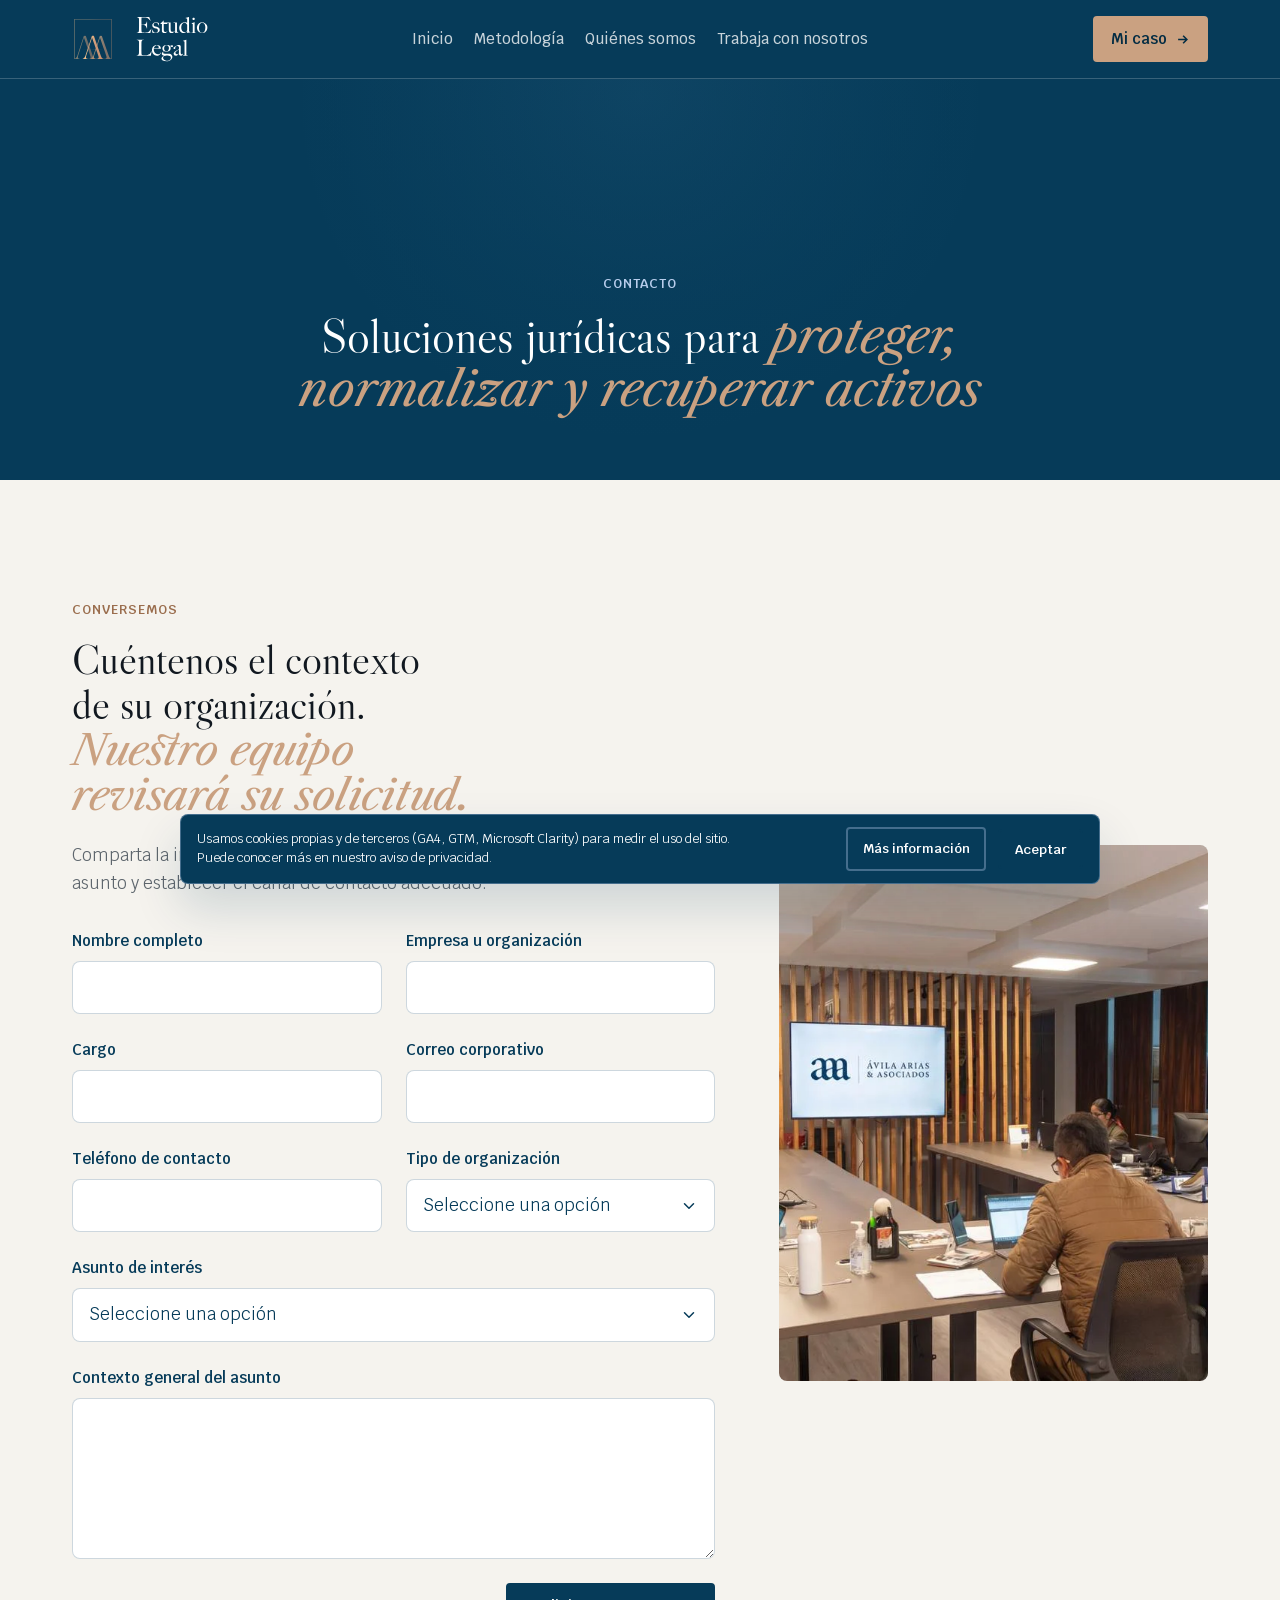
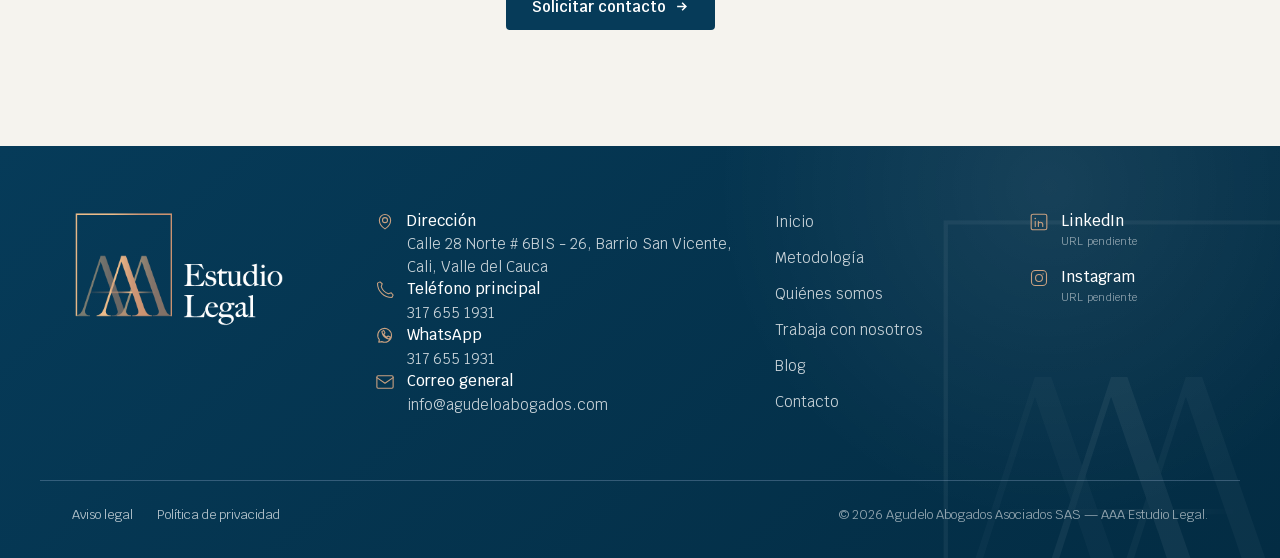
==== commit c69ca5f4: "feat: propagate approved visual system across internal pages Align Services, About, Careers, and Con" ====
--- a/prototype/captacion-b2b.html
+++ b/prototype/captacion-b2b.html
@@ -12,7 +12,7 @@
 <link rel="stylesheet" href="css/base.css">
 <link rel="stylesheet" href="css/components.css">
 </head>
-<body>
+<body class="contact-page">
 
 <a class="skip-link" href="#contenido">Saltar al contenido</a>
 
@@ -66,122 +66,86 @@
 
 <main id="contenido">
 
-  <!-- HERO — mismo sistema de hero inmersivo que Inicio/Servicios. Esta es la única
-       página donde el CTA "Consulte su caso aquí" vive en el hero mismo: es la
-       acción de conversión PRINCIPAL del sitio (D17), dirigida directamente al
-       evento que activa la necesidad (la deuda), no al público general de Inicio. -->
-  <section class="hero-immersive section" data-surface="dark" aria-label="Presentación" style="padding-bottom: 0;">
+  <!-- HERO INTERNO — mismo sistema editorial compacto de las páginas internas.
+       Contacto conserva una superficie abstracta de marca: no lleva fotografía. -->
+  <section class="hero-immersive hero--editorial hero--editorial--contact surface-theme--dark-primary" data-surface="dark" aria-label="Presentación de Contacto">
     <div class="hero-shell">
-      <div class="hero-shell__media">
-        <div class="media-placeholder" data-img-id="IMG-15" role="img" aria-label="Espacio reservado para fotografía o recurso visual de Contacto (IMG-15) — ver IMAGE-BRIEF.md">
-          <span class="media-placeholder__label">IMG-15 — pendiente de material del cliente</span>
-        </div>
+      <div class="hero-shell__media hero-shell__media--abstract" aria-hidden="true">
         <div class="hero-shell__scrim" aria-hidden="true"></div>
       </div>
       <div class="hero-shell__content">
         <p class="eyebrow">Contacto</p>
         <h1 class="hero__title">Soluciones jurídicas para <span class="text-gradient">proteger, normalizar y recuperar activos</span></h1>
-        <p>Anticipamos riesgos, protegemos el crédito y maximizamos las posibilidades de recuperación, incluso en los escenarios más complejos.</p>
-        <div class="hero__actions">
-          <a class="btn btn--primary" href="#nota-ady">
-            Consulte su caso aquí
+      </div>
+    </div>
+  </section>
+
+  <!-- CONTACTO B2B — formulario abierto a la izquierda y fotografía a la derecha. -->
+  <section class="section chapter contact-intake surface-theme--light-base" data-surface="light" aria-labelledby="contact-form-heading">
+    <div class="container contact-intake__grid">
+      <div class="contact-intake__content">
+        <div class="section-heading--editorial" data-motion="section-title">
+          <p class="eyebrow">Conversemos</p>
+          <h2 id="contact-form-heading"><span class="section-title__regular">Cuéntenos el contexto de su organización.</span> <span class="section-title__emphasis section-title__emphasis--block">Nuestro equipo revisará su solicitud.</span></h2>
+          <p class="contact-intake__intro">Comparta la información inicial necesaria para que podamos comprender el asunto y establecer el canal de contacto adecuado.</p>
+        </div>
+
+        <form class="talent-form talent-form--open contact-form reveal" onsubmit="return false">
+          <div class="talent-form__field">
+            <label for="contact-name">Nombre completo</label>
+            <input type="text" id="contact-name" name="nombre" autocomplete="name" required>
+          </div>
+          <div class="talent-form__field">
+            <label for="contact-company">Empresa u organización</label>
+            <input type="text" id="contact-company" name="organizacion" autocomplete="organization" required>
+          </div>
+          <div class="talent-form__field">
+            <label for="contact-role">Cargo</label>
+            <input type="text" id="contact-role" name="cargo" autocomplete="organization-title" required>
+          </div>
+          <div class="talent-form__field">
+            <label for="contact-email">Correo corporativo</label>
+            <input type="email" id="contact-email" name="correo" autocomplete="email" required>
+          </div>
+          <div class="talent-form__field">
+            <label for="contact-phone">Teléfono de contacto</label>
+            <input type="tel" id="contact-phone" name="telefono" autocomplete="tel" required>
+          </div>
+          <div class="talent-form__field">
+            <label for="contact-organization-type">Tipo de organización</label>
+            <select id="contact-organization-type" name="tipo-organizacion" required>
+              <option value="">Seleccione una opción</option>
+              <option>Entidad financiera</option>
+              <option>Fintech</option>
+              <option>Empresa</option>
+              <option>Sector salud o caja de compensación</option>
+              <option>Entidad pública</option>
+              <option>Otra organización</option>
+            </select>
+          </div>
+          <div class="talent-form__field talent-form__field--wide">
+            <label for="contact-interest">Asunto de interés</label>
+            <select id="contact-interest" name="asunto" required>
+              <option value="">Seleccione una opción</option>
+              <option>Defensa de acreedores en procesos de insolvencia</option>
+              <option>Normalización de activos</option>
+              <option>Derecho corporativo</option>
+              <option>Otra consulta</option>
+            </select>
+          </div>
+          <div class="talent-form__field talent-form__field--wide">
+            <label for="contact-context">Contexto general del asunto</label>
+            <textarea id="contact-context" name="contexto" rows="5" required></textarea>
+          </div>
+          <button class="btn btn--primary talent-form__submit" type="submit">
+            Solicitar contacto
             <svg class="btn--icon" viewBox="0 0 24 24" fill="none" stroke="currentColor" stroke-width="2.5" aria-hidden="true"><path d="M5 12h14M13 6l6 6-6 6"/></svg>
-          </a>
-        </div>
-      </div>
-    </div>
-  </section>
-
-  <!-- POR QUÉ ELEGIR AAA -->
-  <section class="section" data-surface="atmosphere" aria-labelledby="por-que-heading">
-    <div class="atmosphere" aria-hidden="true"></div>
-    <div class="container" style="max-width: 72ch;">
-      <div class="reveal">
-        <p class="eyebrow">Por qué AAA</p>
-        <h2 id="por-que-heading">Por qué elegir AAA Estudio Legal</h2>
-        <p>En AAA Estudio Legal representamos exclusivamente a acreedores, una especialización que nos permite diseñar estrategias jurídicas enfocadas en la protección del crédito y la recuperación de activos en escenarios de alta complejidad.</p>
-      </div>
-    </div>
-  </section>
-
-  <!-- NUESTRO PROCESO — mismo componente stepper con scroll que Servicios § Metodología
-       (reutilizado a pedido explícito del Owner), con el copy propio de esta página. -->
-  <section class="section stepper" data-surface="muted" aria-labelledby="proceso-b2b-heading">
-    <div class="container stepper__grid">
-      <div class="stepper__intro reveal">
-        <p class="eyebrow">Proceso</p>
-        <h2 id="proceso-b2b-heading">Nuestro proceso</h2>
-      </div>
-      <div class="stepper__steps">
-        <article class="stepper__step">
-          <span class="stepper__icon" aria-hidden="true">
-            <svg viewBox="0 0 24 24" fill="none" stroke="currentColor" stroke-width="1.8"><circle cx="10" cy="10" r="6"/><path d="M15 15l5 5"/></svg>
-          </span>
-          <h3>Diagnóstico del caso</h3>
-          <p>Analizamos el estado jurídico del crédito, la situación del deudor y las alternativas legales disponibles.</p>
-        </article>
-        <article class="stepper__step">
-          <span class="stepper__icon" aria-hidden="true">
-            <svg viewBox="0 0 24 24" fill="none" stroke="currentColor" stroke-width="1.8"><circle cx="12" cy="12" r="9"/><path d="M15 9l-2 6-6 2 2-6 6-2z"/></svg>
-          </span>
-          <h3>Definición de estrategia</h3>
-          <p>Diseñamos una ruta de actuación ajustada a los objetivos del cliente, el tipo de proceso y las posibilidades reales de recuperación.</p>
-        </article>
-        <article class="stepper__step">
-          <span class="stepper__icon" aria-hidden="true">
-            <svg viewBox="0 0 24 24" fill="none" stroke="currentColor" stroke-width="1.8"><path d="M3 17l6-6 4 4 8-8"/><path d="M15 7h6v6"/></svg>
-          </span>
-          <h3>Representación y seguimiento</h3>
-          <p>Ejecutamos la estrategia con acompañamiento permanente, comunicación continua y acceso a información relevante durante todo el proceso a través de nuestra tecnología.</p>
-        </article>
-      </div>
-    </div>
-  </section>
-
-  <!-- OBJECIONES RESUELTAS -->
-  <section class="section" data-surface="atmosphere" aria-labelledby="objeciones-b2b-heading">
-    <div class="atmosphere" aria-hidden="true"></div>
-    <div class="container" style="max-width: 72ch;">
-      <div class="surface-glass reveal" style="padding: var(--space-8);">
-        <p class="eyebrow">Transparencia</p>
-        <h2 id="objeciones-b2b-heading">Objeciones resueltas</h2>
-        <p>En AAA Estudio Legal actuamos con total transparencia: no prometemos resultados que ninguna firma seria puede garantizar, sino una representación jurídica especializada, una estrategia construida sobre un diagnóstico técnico y honorarios proporcionales a la naturaleza del caso. Nuestro compromiso es brindar a cada cliente el criterio, la experiencia y el acompañamiento necesarios para tomar decisiones informadas y proteger el valor de sus activos.</p>
-      </div>
-    </div>
-  </section>
-
-  <!-- EVIDENCIA DE CONFIANZA — placeholder explícito: cifras reales pendientes de
-       aprobación del cliente, no se inventan (content/06-captacion-b2b.md). -->
-  <section class="section" data-surface="muted" aria-labelledby="evidencia-heading">
-    <div class="container" style="max-width: 68ch;">
-      <p class="eyebrow">Evidencia de confianza</p>
-      <h2 id="evidencia-heading">Evidencia de confianza</h2>
-      <div class="ady-note reveal">
-        <strong>Contenido pendiente del cliente</strong>
-        Esta sección reserva espacio para cifras de experiencia, cantidad de casos y capacidad del equipo — solo se publican si son reales y están aprobadas por el cliente. No se inventan cifras.
-      </div>
-    </div>
-  </section>
-
-  <!-- CIERRE / FORMULARIO — mismo bloque de dos tarjetas usado en Inicio y en
-       Transparencia/Cierre de Servicios. -->
-  <section class="section" data-surface="atmosphere" aria-labelledby="cierre-b2b-heading">
-    <div class="atmosphere" aria-hidden="true"></div>
-    <div class="container">
-      <div class="cierre-grid reveal">
-        <div class="cierre-card cierre-card--image">
-          <img class="cierre-card__img" src="assets/img/hero-inicio.webp" alt="Equipo de AAA Estudio Legal trabajando en sala de reuniones" data-img-id="IMG-16">
-        </div>
-        <div class="cierre-card cierre-card--cta">
-          <span class="cierre-card__halo" aria-hidden="true"></span>
-          <div class="cierre-card__content cierre-card__content--statement">
-            <h2 id="cierre-b2b-heading">Cuéntenos su caso y le contactamos con un diagnóstico inicial</h2>
-            <a class="btn cierre-card__btn" href="#nota-ady">
-              Consulte su caso aquí
-              <svg class="btn--icon" viewBox="0 0 24 24" fill="none" stroke="currentColor" stroke-width="2.5" aria-hidden="true"><path d="M5 12h14M13 6l6 6-6 6"/></svg>
-            </a>
-          </div>
-        </div>
+          </button>
+        </form>
+      </div>
+
+      <div class="contact-intake__media reveal">
+        <img src="assets/img/hero-inicio.webp" alt="Equipo de AAA Estudio Legal trabajando en una sala de reuniones" data-img-id="IMG-16" loading="lazy" decoding="async">
       </div>
     </div>
   </section>
@@ -265,5 +229,8 @@
 </div>
 
 <script src="js/main.js"></script>
+<script defer src="js/gsap/gsap-3.15.0.min.js"></script>
+<script defer src="js/gsap/ScrollTrigger-3.15.0.min.js"></script>
+<script defer src="js/home-motion.js?v=20260831-contact-headings"></script>
 </body>
 </html>
--- a/prototype/css/tokens.css
+++ b/prototype/css/tokens.css
@@ -22,6 +22,7 @@
   --color-surface-soft: #F5F3EE;  /* "Background" del lab — marfil/calidez editorial */
   --color-ink-dark: #111820;      /* "Text" del lab — tinta, no negro puro */
   --color-surface-light: #F5F3EE; /* fondo general — mismo marfil que surface-soft (D26 no distingue ambos roles) */
+  --color-surface-light-alt: #EEEAE3;
   --color-white: #FFFFFF;          /* "Surface" del lab — claridad funcional */
 
   /* Tripletes RGB — para componer rgba() en sombras/scrims sin duplicar el valor hex */
--- a/prototype/css/base.css
+++ b/prototype/css/base.css
@@ -108,6 +108,20 @@
 .section {
   padding-block: var(--space-section);
 }
+
+/* Primitives compartidos promovidos desde la baseline visual de Home. */
+.surface-theme--light-base { background: var(--color-surface-light); color: var(--color-text-on-light); }
+.surface-theme--light-alt { background: var(--color-surface-light-alt); color: var(--color-text-on-light); }
+section.surface-theme--dark-primary { background: var(--color-navy-deep); color: var(--color-text-on-dark); }
+section.surface-theme--dark-deep { background: var(--color-navy-hover); color: var(--color-text-on-dark); }
+.surface-theme--dark-primary h1,
+.surface-theme--dark-primary h2,
+.surface-theme--dark-primary h3,
+.surface-theme--dark-deep h1,
+.surface-theme--dark-deep h2,
+.surface-theme--dark-deep h3 { color: var(--color-white); }
+
+.chapter { padding-block: var(--space-section); }
 @media (max-width: 640px) {
   .section { padding-block: var(--space-section-mobile); }
 }
--- a/prototype/css/components.css
+++ b/prototype/css/components.css
@@ -31,6 +31,256 @@
      a los costados de la píldora no debe interceptar clics del contenido de abajo. */
   pointer-events: none;
 }
+
+/* =====================================================================
+   SISTEMA EDITORIAL COMPARTIDO — Home + páginas internas
+   ===================================================================== */
+.section-heading--editorial h2 {
+  max-width: 24ch;
+  margin-bottom: 0;
+  font-size: 42px;
+  line-height: 1.08;
+  text-wrap: balance;
+}
+
+.section-title__regular { display: inline; }
+
+.section-title__emphasis {
+  font-family: 'Libre Caslon Text', Georgia, 'Times New Roman', serif;
+  font-size: 1em;
+  font-style: italic;
+  font-weight: 400;
+  color: var(--color-accent-main);
+}
+
+.section-title__emphasis--block { display: block; }
+
+.surface-theme--dark-primary .section-heading--editorial h2,
+.surface-theme--dark-deep .section-heading--editorial h2 { color: var(--color-white); }
+
+@media (max-width: 640px) {
+  .section-heading--editorial h2 { font-size: 31px; }
+}
+
+/* Hero editorial interno: comparte shell, foto, scrim y retícula con Home,
+   manteniendo una jerarquía compacta y semánticamente independiente. */
+.hero--editorial {
+  position: relative;
+  overflow: hidden;
+  padding: 0;
+  color: var(--color-white);
+  background: var(--color-navy-deep);
+}
+
+.hero--editorial .hero-shell {
+  width: 100%;
+  max-width: none;
+  min-height: clamp(420px, 52vh, 540px);
+  margin-inline: 0;
+  border-radius: 0;
+  box-shadow: none;
+}
+
+.hero--editorial .hero-shell__media,
+.hero--editorial .hero-shell__media > img {
+  position: absolute;
+  inset: 0;
+  width: 100%;
+  height: 100%;
+}
+
+.hero--editorial .hero-shell__media > img { object-fit: cover; }
+
+.hero--editorial .hero-shell__scrim {
+  background: linear-gradient(180deg, rgba(var(--color-navy-deep-rgb), 0.28) 0%, rgba(var(--color-navy-deep-rgb), 0.58) 52%, rgba(var(--color-navy-deep-rgb), 0.94) 100%);
+}
+
+.hero--editorial--contact .hero-shell__media--abstract {
+  background:
+    radial-gradient(circle at 50% 18%, rgba(78, 139, 180, 0.18), transparent 46%),
+    var(--color-navy-deep);
+}
+
+.hero--editorial .hero-shell__content {
+  position: relative;
+  z-index: 2;
+  display: flex;
+  flex-direction: column;
+  align-items: center;
+  justify-content: flex-end;
+  width: 100%;
+  max-width: var(--container-max);
+  min-height: inherit;
+  margin-inline: auto;
+  padding: clamp(var(--space-16), 10vw, var(--space-24)) var(--container-padding) clamp(var(--space-12), 5vw, var(--space-16));
+  text-align: center;
+}
+
+.hero--editorial .hero__title {
+  max-width: 22ch;
+  margin-bottom: 0;
+  font-size: clamp(2.75rem, 5vw, 4.5rem);
+  text-wrap: balance;
+}
+
+.hero--editorial--services .hero-shell__media > img { object-position: 54% 48%; }
+.hero--editorial--about .hero-shell__media > img { object-position: 50% 28%; }
+.hero--editorial--careers .hero-shell__media > img { object-position: 50% 32%; }
+
+@media (max-width: 640px) {
+  .hero--editorial .hero-shell { min-height: clamp(330px, 48vh, 390px); }
+  .hero--editorial .hero-shell__content { padding: var(--space-16) var(--container-padding) var(--space-8); }
+  .hero--editorial .hero__title { font-size: clamp(2.35rem, 11vw, 3.25rem); }
+  .hero--editorial .hero-shell__scrim { background: linear-gradient(180deg, rgba(var(--color-navy-deep-rgb), 0.30) 0%, rgba(var(--color-navy-deep-rgb), 0.66) 50%, rgba(var(--color-navy-deep-rgb), 0.96) 100%); }
+  .hero--editorial--services .hero-shell__media > img { object-position: 58% 50%; }
+  .hero--editorial--about .hero-shell__media > img { object-position: 50% 50%; }
+  .hero--editorial--careers .hero-shell__media > img { object-position: 54% 48%; }
+}
+
+/* Servicios internos: foto full-bleed y cuerpo independiente. */
+.services-page .services-intro .service-grid--editorial {
+  grid-template-columns: repeat(3, minmax(0, 1fr));
+  gap: clamp(var(--space-4), 2vw, var(--space-6));
+  align-items: stretch;
+}
+
+.services-page .services-intro .service-card--editorial {
+  display: flex;
+  flex-direction: column;
+  min-width: 0;
+  height: 100%;
+  padding: 0;
+  overflow: hidden;
+  background: var(--color-surface-light-alt);
+  border: 0;
+  border-radius: var(--radius-md);
+  box-shadow: none;
+}
+
+.services-page .service-card--editorial .service-card__media {
+  width: 100%;
+  margin: 0;
+  overflow: hidden;
+  aspect-ratio: 16 / 10;
+  border: 0;
+  border-radius: 0;
+}
+
+.services-page .service-card--editorial .service-card__media img {
+  width: 100%;
+  height: 100%;
+  object-fit: cover;
+}
+
+.services-page .service-card--editorial .service-card__body {
+  display: flex;
+  flex: 1;
+  flex-direction: column;
+  padding: clamp(var(--space-6), 2vw, var(--space-8));
+}
+
+.services-page .service-card--editorial .service-block__tag { order: 2; margin: var(--space-2) 0 var(--space-4); }
+.services-page .service-card--editorial h3 { order: 1; margin: 0; }
+.services-page .service-card--editorial p { order: 3; }
+
+@media (max-width: 900px) {
+  .services-page .services-intro .service-grid--editorial { grid-template-columns: 1fr; }
+  .services-page .service-card--editorial .service-card__media { aspect-ratio: 16 / 9; }
+}
+
+/* Transparencia: mitad visual full-bleed en desktop; contenida en mobile. */
+.transparency-block { overflow: hidden; }
+.transparency-block__visual { overflow: hidden; margin: 0; padding: 0; background: var(--color-navy-deep); }
+.transparency-block__visual > img { width: 100%; height: 100%; object-fit: cover; object-position: 46% 50%; }
+
+@media (min-width: 641px) {
+  .transparency-block { padding-block: 0; }
+  .transparency-block .what-we-do-grid { grid-template-columns: minmax(0, 1fr) minmax(0, 1fr); align-items: stretch; }
+  .transparency-block .what-we-do-grid > :first-child { padding-block: var(--space-24); }
+  .transparency-block .transparency-block__visual {
+    --transparency-right-bleed: max(var(--container-padding), calc(50vw - 600px + var(--container-padding)));
+    align-self: stretch;
+    justify-self: stretch;
+    width: calc(100% + var(--transparency-right-bleed));
+    height: 100%;
+    min-height: 100%;
+    max-height: none;
+    margin-right: calc(-1 * var(--transparency-right-bleed));
+    aspect-ratio: auto;
+    border: 0;
+    border-radius: 0;
+  }
+}
+
+@media (max-width: 640px) {
+  .transparency-block__visual { width: 100%; max-height: none; aspect-ratio: 4 / 3; border-radius: var(--radius-md); }
+}
+
+/* Cierre compartido de páginas internas. */
+.site-closing-cta--internal { overflow: hidden; background: var(--color-surface-light-alt); }
+.site-closing-cta--internal.surface-theme--light-base { background: var(--color-surface-light); }
+.site-closing-cta--internal .site-closing-cta__panel {
+  display: flex;
+  flex-direction: column;
+  align-items: center;
+  max-width: 940px;
+  margin-inline: auto;
+  padding: 0;
+  text-align: center;
+  color: var(--color-text-on-light);
+  background: transparent;
+  border: 0;
+  border-radius: 0;
+  box-shadow: none;
+}
+.site-closing-cta--internal .site-closing-cta__heading .eyebrow {
+  display: flex;
+  align-items: center;
+  justify-content: center;
+  gap: var(--space-3);
+  margin-bottom: var(--space-4);
+  color: var(--color-accent-main-strong);
+}
+.site-closing-cta--internal .site-closing-cta__heading .eyebrow::before,
+.site-closing-cta--internal .site-closing-cta__heading .eyebrow::after {
+  content: "";
+  width: 36px;
+  height: 1px;
+  background: var(--color-accent-main-strong);
+}
+.site-closing-cta--internal .site-closing-cta__heading h2 {
+  max-width: 18ch;
+  margin: 0 auto;
+  font-family: var(--font-display);
+  font-size: clamp(42px, 4.25vw, 58px);
+  line-height: 1.04;
+  color: var(--color-navy-deep);
+  text-wrap: balance;
+}
+.site-closing-cta--internal .site-closing-cta__content {
+  display: flex;
+  flex-direction: column;
+  align-items: center;
+  max-width: 650px;
+  margin: var(--space-8) auto 0;
+  text-align: center;
+}
+.site-closing-cta--internal .site-closing-cta__text { margin-bottom: var(--space-8); color: var(--color-text-on-light); }
+.site-closing-cta--internal .site-closing-cta__button {
+  color: var(--color-navy-deep);
+  background: var(--color-accent-main);
+  border-color: var(--color-accent-main);
+  font-weight: 600;
+  letter-spacing: 0.06em;
+  text-transform: uppercase;
+}
+.site-closing-cta--internal .site-closing-cta__button:hover { color: var(--color-white); background: var(--color-navy-deep); border-color: var(--color-navy-deep); }
+
+@media (max-width: 640px) {
+  .site-closing-cta--internal .site-closing-cta__heading h2 { font-size: 34px; }
+  .site-closing-cta--internal .site-closing-cta__content { max-width: none; margin-top: var(--space-6); }
+  .site-closing-cta--internal .site-closing-cta__button { width: 100%; max-width: none; justify-content: center; padding-inline: var(--space-4); font-size: 0.75rem; letter-spacing: 0.03em; white-space: nowrap; }
+}
 .site-header__inner {
   pointer-events: auto;
   position: relative; /* ancla el desplegable móvil (.nav__panel) a la píldora, no al header completo */
@@ -957,22 +1207,45 @@
   position: fixed;
   inset-inline: var(--space-4);
   bottom: var(--space-4);
-  max-width: 640px;
+  width: min(920px, calc(100% - (var(--space-4) * 2)));
+  max-width: 920px;
   margin-inline: auto;
   background: var(--color-navy-900);
   color: var(--color-white);
   border: 1px solid var(--color-border-on-dark);
   border-radius: var(--radius-md);
-  padding: var(--space-6);
+  padding: var(--space-3) var(--space-4);
   box-shadow: var(--shadow-lg);
   z-index: 200;
-  display: flex;
-  gap: var(--space-4);
+  display: grid;
+  grid-template-columns: minmax(0, 1fr) auto auto;
+  gap: var(--space-3);
   align-items: center;
-  flex-wrap: wrap;
 }
 .cookie-banner[hidden] { display: none; }
-.cookie-banner p { font-size: var(--text-sm); margin: 0; flex: 1 1 320px; }
+.cookie-banner p {
+  margin: 0;
+  font-size: var(--text-xs);
+  line-height: 1.45;
+}
+.cookie-banner .btn {
+  min-height: 40px;
+  padding: 0.6rem 0.9rem;
+  font-size: var(--text-xs);
+  white-space: nowrap;
+}
+
+@media (max-width: 640px) {
+  .cookie-banner {
+    bottom: var(--space-3);
+    grid-template-columns: 1fr 1fr;
+    gap: var(--space-2);
+    padding: var(--space-3);
+  }
+
+  .cookie-banner p { grid-column: 1 / -1; }
+  .cookie-banner .btn { width: 100%; }
+}
 
 /* ---------- Revelado en scroll — mejora progresiva (ver README § Animaciones) ---------- */
 .reveal {
@@ -2031,9 +2304,9 @@
 
 /* =====================================================================
    FORMULARIO DE POSTULACIÓN — Talento AAA (2026-07-31)
-   Único formulario real del prototipo; vive sobre fondo oscuro (mismo tono que el
-   resto de bloques `data-surface="dark"`). Sin backend — `onsubmit="return false"`
-   en el HTML evita la recarga nativa de la página al enviar.
+   Único formulario real del prototipo. Estas reglas conservan su variante oscura
+   base; `.talent-form--open` redefine después la presentación clara aprobada.
+   Sin backend — `onsubmit="return false"` evita la recarga nativa al enviar.
    ===================================================================== */
 .talent-form {
   display: flex;
@@ -2048,7 +2321,8 @@
   color: var(--color-white);
 }
 .talent-form__field input,
-.talent-form__field textarea {
+.talent-form__field textarea,
+.talent-form__field select {
   font: inherit;
   color: var(--color-white);
   padding: var(--space-3) var(--space-4);
@@ -2058,11 +2332,21 @@
 }
 .talent-form__field input::placeholder,
 .talent-form__field textarea::placeholder { color: rgba(255, 255, 255, 0.5); }
+.talent-form__field select {
+  appearance: none;
+  -webkit-appearance: none;
+  padding-inline-end: var(--space-12);
+  background-image: url("data:image/svg+xml,%3Csvg xmlns='http://www.w3.org/2000/svg' width='18' height='18' viewBox='0 0 24 24' fill='none' stroke='%23DDEAF6' stroke-width='2' stroke-linecap='round' stroke-linejoin='round'%3E%3Cpath d='m6 9 6 6 6-6'/%3E%3C/svg%3E");
+  background-repeat: no-repeat;
+  background-position: right var(--space-4) center;
+  background-size: 18px 18px;
+}
 .talent-form__field input[type="file"] { padding: var(--space-2) var(--space-4); }
 .talent-form__field input:focus-visible,
-.talent-form__field textarea:focus-visible {
-  /* Este formulario vive siempre sobre fondo oscuro (§ arriba) — se referencia
-     directamente el token "on-dark" en vez del override genérico de base.css
+.talent-form__field textarea:focus-visible,
+.talent-form__field select:focus-visible {
+  /* La variante oscura base referencia directamente el token "on-dark" en vez
+     del override genérico de base.css
      ([data-surface="dark"] :focus-visible), porque esta regla ya es más específica
      (clase + tipo + pseudo-clase) y ganaría igual con el valor claro por defecto. */
   outline: 3px solid var(--color-focus-ring-on-dark);
@@ -2071,6 +2355,228 @@
 .talent-form__submit { align-self: flex-start; }
 .talent-form__note { margin: 0; font-size: var(--text-xs); opacity: 0.75; }
 .talent-form__note a { color: inherit; text-decoration: underline; }
+
+/* Variante abierta aprobada para Trabaja con nosotros: el formulario deja de
+   depender de una superficie oscura y aprovecha el ancho editorial del container. */
+.talent-application__inner { max-width: 1200px; }
+
+.talent-application__heading {
+  width: 100%;
+  max-width: 1080px;
+  margin-inline: auto;
+  text-align: center;
+}
+
+.talent-application__heading h2 { max-width: none; }
+
+@media (min-width: 761px) {
+  .talent-application__heading .section-title__regular,
+  .talent-application__heading .section-title__emphasis {
+    display: block;
+  }
+}
+
+.talent-application__intro {
+  max-width: 62ch;
+  margin: var(--space-6) auto 0;
+  color: var(--color-text-muted);
+  font-family: 'Krub', sans-serif;
+  font-size: var(--text-base);
+  line-height: 1.65;
+}
+
+.talent-form--open {
+  display: grid;
+  grid-template-columns: repeat(2, minmax(0, 1fr));
+  gap: var(--space-6) var(--space-8);
+  max-width: 1080px;
+  margin: var(--space-12) auto 0;
+}
+
+.talent-form--open .talent-form__field--wide,
+.talent-form--open .talent-form__note { grid-column: 1 / -1; }
+
+.talent-form--open .talent-form__field {
+  min-width: 0;
+}
+
+.talent-form--open .talent-form__field label {
+  color: var(--color-navy-deep);
+}
+
+.talent-form--open .talent-form__field input,
+.talent-form--open .talent-form__field textarea,
+.talent-form--open .talent-form__field select {
+  min-height: 52px;
+  color: var(--color-navy-deep);
+  background: var(--color-white);
+  border-color: rgba(var(--color-navy-deep-rgb), 0.2);
+  box-shadow: none;
+}
+
+.talent-form--open .talent-form__field select {
+  padding-inline-end: var(--space-12);
+  background-image: url("data:image/svg+xml,%3Csvg xmlns='http://www.w3.org/2000/svg' width='18' height='18' viewBox='0 0 24 24' fill='none' stroke='%23063B59' stroke-width='2' stroke-linecap='round' stroke-linejoin='round'%3E%3Cpath d='m6 9 6 6 6-6'/%3E%3C/svg%3E");
+  background-repeat: no-repeat;
+  background-position: right var(--space-4) center;
+  background-size: 18px 18px;
+}
+
+.talent-form--open .talent-form__field textarea {
+  min-height: 112px;
+  resize: vertical;
+}
+
+.talent-form--open .talent-form__field input,
+.talent-form--open .talent-form__field textarea,
+.talent-form--open .talent-form__field select {
+  box-sizing: border-box;
+  width: 100%;
+  max-width: 100%;
+}
+
+.talent-form--open .talent-form__field input[type="file"] {
+  min-height: 52px;
+  padding: 0.45rem 0.55rem;
+}
+
+.talent-form--open .talent-form__field input[type="file"]::file-selector-button {
+  min-height: 38px;
+  margin-inline-end: var(--space-3);
+  padding-inline: var(--space-4);
+  color: var(--color-navy-deep);
+  font: inherit;
+  font-size: var(--text-xs);
+  font-weight: 600;
+  background: var(--color-surface-light-alt);
+  border: 0;
+  border-radius: var(--radius-sm);
+  cursor: pointer;
+}
+
+.talent-form--open .talent-form__field input:focus-visible,
+.talent-form--open .talent-form__field textarea:focus-visible,
+.talent-form--open .talent-form__field select:focus-visible {
+  outline-color: var(--color-focus-ring);
+}
+
+.talent-form--open .talent-form__submit {
+  grid-column: 2;
+  justify-self: end;
+  min-width: 180px;
+}
+
+.talent-form--open .talent-form__note {
+  max-width: 74ch;
+  justify-self: center;
+  color: var(--color-text-muted);
+  text-align: center;
+  opacity: 1;
+}
+
+@media (max-width: 760px) {
+  .talent-application__heading { text-align: left; }
+
+  .talent-application__intro { margin-inline: 0; }
+
+  .talent-form--open {
+    grid-template-columns: minmax(0, 1fr);
+    gap: var(--space-6);
+    margin-top: var(--space-8);
+  }
+
+  .talent-form--open .talent-form__field,
+  .talent-form--open .talent-form__field--wide,
+  .talent-form--open .talent-form__submit,
+  .talent-form--open .talent-form__note {
+    grid-column: 1;
+  }
+
+  .talent-form--open .talent-form__submit {
+    width: 100%;
+    margin-top: var(--space-2);
+    justify-self: stretch;
+  }
+
+  .talent-form--open .talent-form__note {
+    justify-self: start;
+    text-align: left;
+  }
+}
+
+/* Contacto B2B: reutiliza el formulario abierto y el encabezado editorial de las
+   páginas internas; solo define la relación formulario/fotografía del capítulo. */
+.contact-intake__grid {
+  display: grid;
+  grid-template-columns: minmax(0, 1.2fr) minmax(320px, 0.8fr);
+  align-items: stretch;
+  gap: clamp(var(--space-8), 5vw, var(--space-16));
+}
+
+.contact-intake__content { min-width: 0; }
+
+.contact-intake .section-heading--editorial h2 { max-width: 18ch; }
+
+.contact-intake__intro {
+  max-width: 58ch;
+  margin-top: var(--space-6);
+  color: var(--color-text-muted);
+}
+
+.contact-form.talent-form--open {
+  grid-template-columns: repeat(2, minmax(0, 1fr));
+  gap: var(--space-6);
+  max-width: none;
+  margin: var(--space-8) 0 0;
+}
+
+.contact-intake__media {
+  position: relative;
+  align-self: center;
+  width: 100%;
+  aspect-ratio: 4 / 5;
+  overflow: hidden;
+  border-radius: var(--radius-md);
+}
+
+.contact-intake__media img {
+  width: 100%;
+  height: 100%;
+  object-fit: cover;
+  object-position: 54% center;
+}
+
+@media (max-width: 900px) {
+  .contact-intake__grid {
+    grid-template-columns: minmax(0, 1fr);
+    gap: var(--space-12);
+  }
+
+  .contact-intake__media {
+    min-height: 0;
+    aspect-ratio: 4 / 3;
+  }
+
+  .contact-intake__media img {
+    min-height: 0;
+    object-position: center 38%;
+  }
+}
+
+@media (max-width: 640px) {
+  .contact-form.talent-form--open {
+    grid-template-columns: minmax(0, 1fr);
+    margin-top: var(--space-8);
+  }
+
+  .contact-form.talent-form--open .talent-form__field,
+  .contact-form.talent-form--open .talent-form__field--wide,
+  .contact-form.talent-form--open .talent-form__submit {
+    grid-column: 1;
+  }
+
+  .contact-intake__media { aspect-ratio: 4 / 3; }
+}
 
 /* =====================================================================
    EQUIPO — TARJETAS FLIP (D92, 2026-08-25, Trabaja con nosotros)
@@ -2128,13 +2634,15 @@
   grid-template-columns: repeat(4, 1fr);
   gap: var(--space-6);
 }
+.team-profile-pair { display: contents; }
 @media (max-width: 1023px) { .team-flip-grid { grid-template-columns: repeat(2, 1fr); } }
 @media (max-width: 560px) { .team-flip-grid { grid-template-columns: 1fr; } }
 /* Bloques de fotografía simple (D93) — mismos 4 espacios de la grilla, sin
    `.team-flip-card`: solo `.media-placeholder` suelto, sin flip ni interacción.
    `border-radius` explícito (D95): mismo `--radius-md` que las tarjetas flip,
    en vez del `--radius-xl` que traía por defecto `.media-placeholder`. */
-.team-flip-grid > .media-placeholder {
+.team-flip-grid > .media-placeholder,
+.team-profile-pair > .media-placeholder {
   aspect-ratio: 1 / 1;
   margin: 0;
   border-radius: var(--radius-md);
@@ -2143,10 +2651,9 @@
 .team-flip-card {
   perspective: 1200px;
   aspect-ratio: 1 / 1;
-  cursor: pointer;
   border-radius: var(--radius-md);
 }
-.team-flip-card:focus-visible {
+.team-flip-card:focus-within {
   outline: 2px solid var(--color-gold-200);
   outline-offset: 4px;
 }
@@ -2160,7 +2667,7 @@
   .team-flip-card__inner { transition: transform 350ms ease-in-out; }
 }
 .team-flip-card.is-flipped .team-flip-card__inner { transform: rotateY(180deg); }
-@media (hover: hover) and (pointer: fine) {
+@media (min-width: 641px) and (hover: hover) and (pointer: fine) {
   .team-flip-card:hover .team-flip-card__inner { transform: rotateY(180deg); }
 }
 
@@ -2179,7 +2686,7 @@
 .team-flip-card__back { visibility: hidden; }
 .team-flip-card.is-flipped .team-flip-card__front { visibility: hidden; }
 .team-flip-card.is-flipped .team-flip-card__back { visibility: visible; }
-@media (hover: hover) and (pointer: fine) {
+@media (min-width: 641px) and (hover: hover) and (pointer: fine) {
   .team-flip-card:hover .team-flip-card__front { visibility: hidden; }
   .team-flip-card:hover .team-flip-card__back { visibility: visible; }
 }
@@ -2208,7 +2715,36 @@
   z-index: 1;
   display: flex;
   flex-direction: column;
-  gap: 2px;
+  gap: var(--space-2);
+}
+.team-flip-card__toggle {
+  align-self: flex-start;
+  margin-top: var(--space-4);
+  padding: 0 0 var(--space-1);
+  color: var(--color-accent-on-dark);
+  background: transparent;
+  border: 0;
+  border-bottom: 1px solid currentColor;
+  font-family: var(--font-sans);
+  font-size: var(--text-xs);
+  font-weight: 600;
+  cursor: pointer;
+}
+.team-flip-card__toggle:hover { color: var(--color-white); }
+.team-flip-card__toggle:focus-visible {
+  outline: 2px solid var(--color-focus-ring-on-dark);
+  outline-offset: 3px;
+}
+@media (min-width: 641px) {
+  .team-flip-card__toggle {
+    position: absolute;
+    width: 1px;
+    height: 1px;
+    overflow: hidden;
+    clip: rect(0 0 0 0);
+    clip-path: inset(50%);
+    white-space: nowrap;
+  }
 }
 .team-flip-card__name {
   font-family: var(--font-sans);
@@ -2223,7 +2759,10 @@
 .team-flip-card__back {
   transform: rotateY(180deg);
   display: flex;
-  align-items: center;
+  flex-direction: column;
+  align-items: flex-start;
+  justify-content: center;
+  gap: var(--space-4);
   padding: var(--space-6);
 }
 .team-flip-card__desc {
@@ -2231,6 +2770,106 @@
   font-size: var(--text-sm);
   color: rgba(255, 255, 255, 0.85);
 }
+
+.team-carousel__controls { display: none; }
+
+@media (max-width: 640px) {
+  .team-flip-grid {
+    display: flex;
+    gap: var(--space-4);
+    overflow-x: auto;
+    padding: var(--space-1) 0 var(--space-3);
+    scroll-snap-type: x mandatory;
+    scrollbar-width: none;
+    overscroll-behavior-inline: contain;
+  }
+
+  .team-flip-grid::-webkit-scrollbar { display: none; }
+
+  .team-profile-pair {
+    display: grid;
+    flex: 0 0 88%;
+    width: 88%;
+    min-width: 0;
+    gap: var(--space-3);
+    scroll-snap-align: start;
+    scroll-snap-stop: always;
+  }
+
+  .team-profile-pair__photo {
+    order: 1;
+    width: 100%;
+    aspect-ratio: 16 / 9 !important;
+  }
+
+  .team-profile-pair__card {
+    order: 2;
+    width: 100%;
+    min-height: 220px;
+    aspect-ratio: auto;
+  }
+
+  .team-flip-card__front,
+  .team-flip-card__back { padding: var(--space-6); }
+
+  .js .team-carousel__controls {
+    display: flex;
+    align-items: center;
+    justify-content: space-between;
+    gap: var(--space-6);
+    margin-top: var(--space-4);
+  }
+
+  .team-carousel__status {
+    margin: 0;
+    color: var(--color-text-on-light);
+    font-size: var(--text-sm);
+    font-weight: 600;
+  }
+
+  .team-carousel__actions {
+    display: flex;
+    gap: var(--space-2);
+  }
+
+  .team-carousel__arrow {
+    display: grid;
+    width: 44px;
+    height: 44px;
+    place-items: center;
+    padding: 0;
+    color: var(--color-navy-deep);
+    background: transparent;
+    border: 1px solid var(--color-navy-deep);
+    border-radius: var(--radius-sm);
+  }
+
+  .team-carousel__arrow svg { width: 20px; height: 20px; }
+  .team-carousel__arrow:disabled { cursor: not-allowed; opacity: 0.32; }
+  .team-carousel__arrow:not(:disabled):hover,
+  .team-carousel__arrow:not(:disabled):focus-visible {
+    color: var(--color-white);
+    background: var(--color-navy-deep);
+  }
+}
+
+@media (prefers-reduced-motion: reduce) {
+  .team-flip-card__inner { transform: none !important; }
+  .team-flip-card__back { transform: none; }
+}
+
+html:not(.js) .team-flip-card {
+  min-height: 0;
+  aspect-ratio: auto;
+}
+html:not(.js) .team-flip-card__inner { height: auto; transform: none; }
+html:not(.js) .team-flip-card__face {
+  position: relative;
+  min-height: 180px;
+  visibility: visible;
+  transform: none;
+}
+html:not(.js) .team-flip-card__toggle { display: none; }
 
 /* =====================================================================
    BLOG — Noticias y Análisis (2026-07-31)
@@ -2754,6 +3393,55 @@
    importar el orden, así que no hace falta gatear esta regla ahí. */
 @media (min-width: 801px) {
   .what-we-do-grid--reverse .what-we-do-visual { justify-self: start; }
+}
+
+/* Quiénes somos — cita editorial del bloque Filosofía. */
+.section[aria-labelledby="quienes-somos-heading"] .eyebrow,
+.section[aria-labelledby="quienes-somos-heading"] #quienes-somos-heading {
+  margin-bottom: var(--space-8);
+}
+
+.philosophy-section #filosofia-heading {
+  margin-bottom: var(--space-8);
+}
+
+.philosophy-section .philosophy-quote {
+  max-width: 42ch;
+  margin: 0 0 var(--space-8);
+  padding: var(--space-5) var(--space-6);
+  border-left: 3px solid var(--color-accent-main);
+  border-radius: 0 var(--radius-sm) var(--radius-sm) 0;
+  background: rgba(var(--color-accent-main-rgb), 0.07);
+  color: var(--color-accent-main);
+  font-family: 'Libre Caslon Text', Georgia, 'Times New Roman', serif;
+  font-size: clamp(1rem, 1.25vw, 1.125rem);
+  font-style: italic;
+  line-height: 1.65;
+}
+
+.philosophy-section .philosophy-quote p { margin: 0; }
+.philosophy-section .philosophy-description {
+  max-width: 62ch;
+  margin: 0;
+}
+
+@media (max-width: 640px) {
+  .section[aria-labelledby="quienes-somos-heading"] .eyebrow,
+  .section[aria-labelledby="quienes-somos-heading"] #quienes-somos-heading {
+    margin-bottom: var(--space-6);
+  }
+
+  .philosophy-section #filosofia-heading {
+    margin-bottom: var(--space-6);
+  }
+
+  .philosophy-section .philosophy-quote {
+    max-width: 100%;
+    margin: 0 0 var(--space-6);
+    padding: var(--space-4) var(--space-5);
+    font-size: 1rem;
+    line-height: 1.6;
+  }
 }
 
 /* Servicios: tres paneles editoriales full width con placeholder visual reemplazable. */
@@ -3962,13 +4650,17 @@
 }
 
 /* En cifras · declaración editorial abierta, sin lenguaje de card. */
-.home-page .stats-counter .stats-grid {
+.stats-counter--editorial .section-head {
+  margin-bottom: var(--space-8);
+}
+
+.stats-counter--editorial .stats-grid {
   grid-template-columns: repeat(3, minmax(0, 1fr));
   gap: 0;
   align-items: stretch;
 }
 
-.home-page .stats-counter .stat-card {
+.stats-counter--editorial .stat-card {
   display: flex;
   min-width: 0;
   flex-direction: column;
@@ -3980,19 +4672,19 @@
   border-radius: 0;
 }
 
-.home-page .stats-counter .stat-card:first-child {
+.stats-counter--editorial .stat-card:first-child {
   padding-left: 0;
 }
 
-.home-page .stats-counter .stat-card:last-child {
+.stats-counter--editorial .stat-card:last-child {
   padding-right: 0;
 }
 
-.home-page .stats-counter .stat-card + .stat-card {
+.stats-counter--editorial .stat-card + .stat-card {
   border-left: 1px solid rgba(185, 206, 237, 0.22);
 }
 
-.home-page .stats-counter .stat-card__number {
+.stats-counter--editorial .stat-card__number {
   margin: 0 0 var(--space-4);
   font-family: var(--font-display);
   font-size: clamp(4rem, 6vw, 6rem);
@@ -4003,7 +4695,7 @@
   color: var(--color-accent-on-dark);
 }
 
-.home-page .stats-counter .stat-card__label {
+.stats-counter--editorial .stat-card__label {
   margin: 0;
   font-family: var(--font-sans);
   font-size: var(--text-md);
@@ -4012,29 +4704,31 @@
 }
 
 @media (max-width: 720px) {
-  .home-page .stats-counter .stats-grid {
+  .stats-counter--editorial .section-title__emphasis { display: block; }
+
+  .stats-counter--editorial .stats-grid {
     grid-template-columns: minmax(0, 1fr);
     gap: 0;
     width: 100%;
   }
 
-  .home-page .stats-counter .stat-card,
-  .home-page .stats-counter .stat-card:first-child,
-  .home-page .stats-counter .stat-card:last-child {
+  .stats-counter--editorial .stat-card,
+  .stats-counter--editorial .stat-card:first-child,
+  .stats-counter--editorial .stat-card:last-child {
     width: 100%;
     padding: var(--space-8) 0;
   }
 
-  .home-page .stats-counter .stat-card:first-child {
+  .stats-counter--editorial .stat-card:first-child {
     padding-top: var(--space-4);
   }
 
-  .home-page .stats-counter .stat-card + .stat-card {
+  .stats-counter--editorial .stat-card + .stat-card {
     border-left: 0;
     border-top: 1px solid rgba(185, 206, 237, 0.22);
   }
 
-  .home-page .stats-counter .stat-card__number {
+  .stats-counter--editorial .stat-card__number {
     font-size: clamp(3.75rem, 18vw, 5.5rem);
   }
 }
@@ -5061,3 +5755,9 @@
     opacity: 0.32;
   }
 }
+
+/* Capa final de especificidad para la escala editorial compartida. */
+.section-heading--editorial h2 { font-size: 42px; }
+@media (max-width: 640px) {
+  .section-heading--editorial h2 { font-size: 31px; }
+}
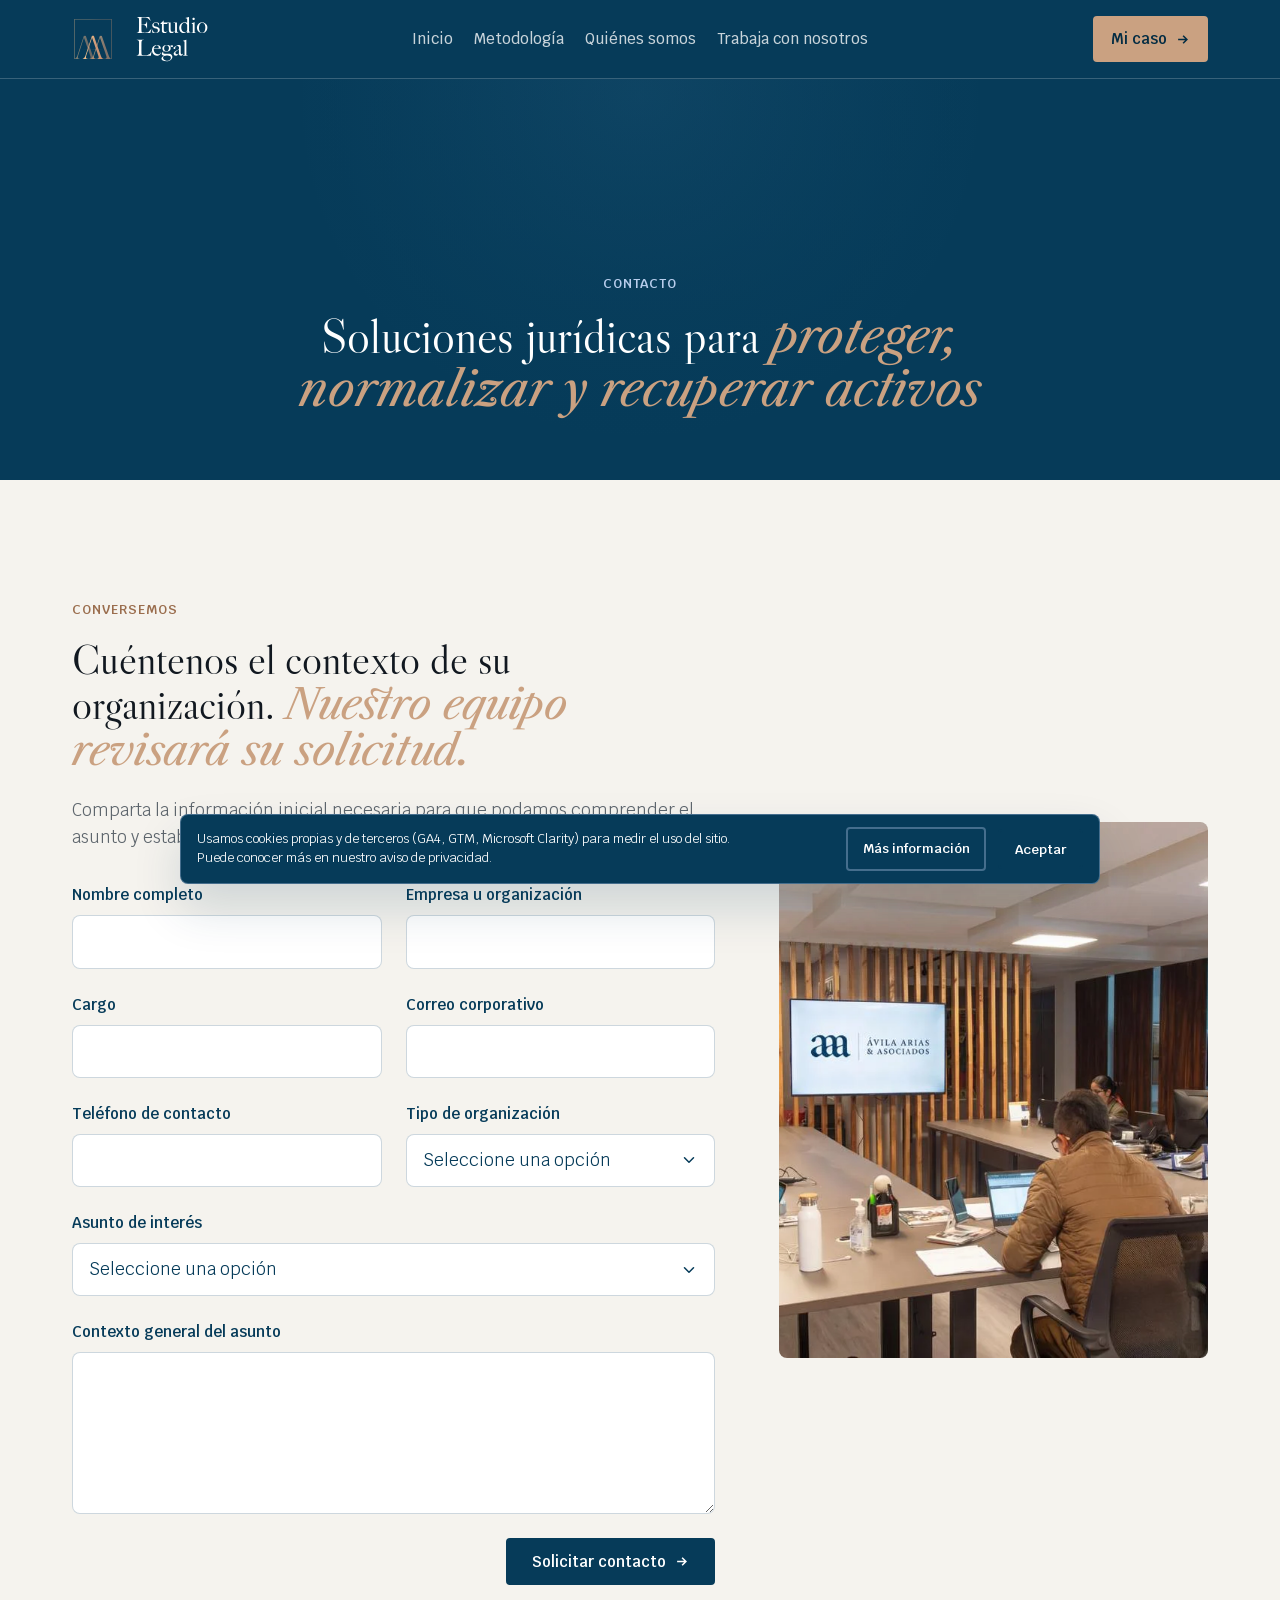
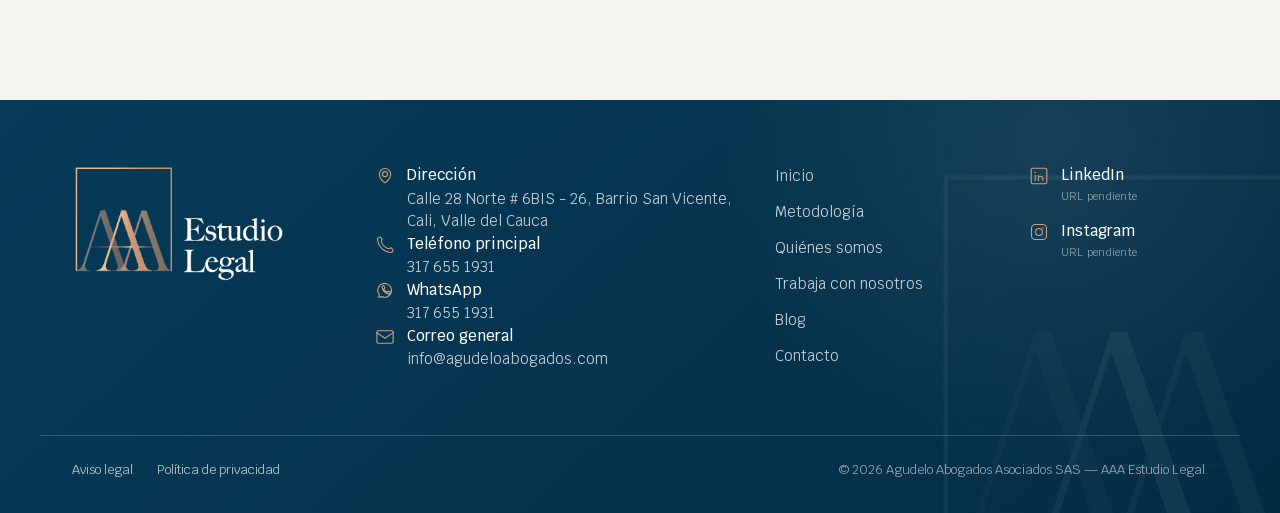
==== commit c1e6326b: "feat: refine content icons and methodology presentation" ====
--- a/prototype/captacion-b2b.html
+++ b/prototype/captacion-b2b.html
@@ -86,7 +86,7 @@
       <div class="contact-intake__content">
         <div class="section-heading--editorial" data-motion="section-title">
           <p class="eyebrow">Conversemos</p>
-          <h2 id="contact-form-heading"><span class="section-title__regular">Cuéntenos el contexto de su organización.</span> <span class="section-title__emphasis section-title__emphasis--block">Nuestro equipo revisará su solicitud.</span></h2>
+          <h2 id="contact-form-heading"><span class="section-title__regular">Cuéntenos el contexto de su organización.</span> <span class="section-title__emphasis">Nuestro equipo revisará su solicitud.</span></h2>
           <p class="contact-intake__intro">Comparta la información inicial necesaria para que podamos comprender el asunto y establecer el canal de contacto adecuado.</p>
         </div>
 
--- a/prototype/css/components.css
+++ b/prototype/css/components.css
@@ -43,6 +43,12 @@
   text-wrap: balance;
 }
 
+/* Metodología: conserva en todos sus capítulos la misma relación eyebrow → título
+   aprobada en Home, sin alterar el ritmo posterior del body o de cada módulo. */
+.services-page .section-heading--editorial > .eyebrow {
+  margin-bottom: var(--space-4);
+}
+
 .section-title__regular { display: inline; }
 
 .section-title__emphasis {
@@ -924,6 +930,28 @@
   color: var(--color-accent-main-strong);
 }
 
+/* Microinteracción breve para iconografía de contenido. Se limita a Sectores,
+   ¿Por qué AAA? y los nodos editoriales de Metodología; navegación, botones,
+   logos e iconos utilitarios quedan fuera. */
+@media (hover: hover) and (pointer: fine) {
+  @media (prefers-reduced-motion: no-preference) {
+    .home-page .sector-card__icon,
+    .home-page .why-carousel .focus-card__icon {
+      transition: transform var(--motion-fast) var(--motion-ease),
+                  filter var(--motion-fast) var(--motion-ease);
+      transform-origin: center;
+    }
+
+    .home-page .sector-card:hover .sector-card__icon,
+    .home-page .sector-card:focus-within .sector-card__icon,
+    .home-page .why-carousel .surface-solid:hover .focus-card__icon,
+    .home-page .why-carousel .surface-solid:focus-within .focus-card__icon {
+      transform: translateY(-2px) scale(1.04);
+      filter: brightness(0.84);
+    }
+  }
+}
+
 /* D45 (2026-08-20): pasa de la serif de display a Krub bold — a pedido del Owner. */
 /* D80 (2026-08-21): baja un punto de tamaño a pedido del Owner — de
    clamp(1.15rem, 1.6vw, 1.5rem) (tope 1.5rem) a 1.3rem fijo. */
@@ -2515,7 +2543,7 @@
 
 .contact-intake__content { min-width: 0; }
 
-.contact-intake .section-heading--editorial h2 { max-width: 18ch; }
+.contact-intake .section-heading--editorial h2 { max-width: none; }
 
 .contact-intake__intro {
   max-width: 58ch;
@@ -5761,3 +5789,23 @@
 @media (max-width: 640px) {
   .section-heading--editorial h2 { font-size: 31px; }
 }
+
+/* Metodología ya tenía transiciones propias de borde/color. Esta capa final las
+   conserva y suma el gesto breve del ícono sin competir con el reveal del nodo.
+   Sobre azul profundo el tono se ilumina ligeramente para mantener contraste. */
+@media (min-width: 801px) and (hover: hover) and (pointer: fine) and (prefers-reduced-motion: no-preference) {
+  .services-page .stepper--flowchart .stepper__icon {
+    transform-origin: center;
+    transition: transform var(--motion-fast) var(--motion-ease),
+                filter var(--motion-fast) var(--motion-ease),
+                border-color var(--motion-base) var(--motion-ease),
+                background-color var(--motion-base) var(--motion-ease),
+                color var(--motion-base) var(--motion-ease);
+  }
+
+  .services-page .stepper--flowchart .stepper__step:hover .stepper__icon,
+  .services-page .stepper--flowchart .stepper__step:focus-within .stepper__icon {
+    transform: translateY(-2px) scale(1.04);
+    filter: brightness(1.12);
+  }
+}
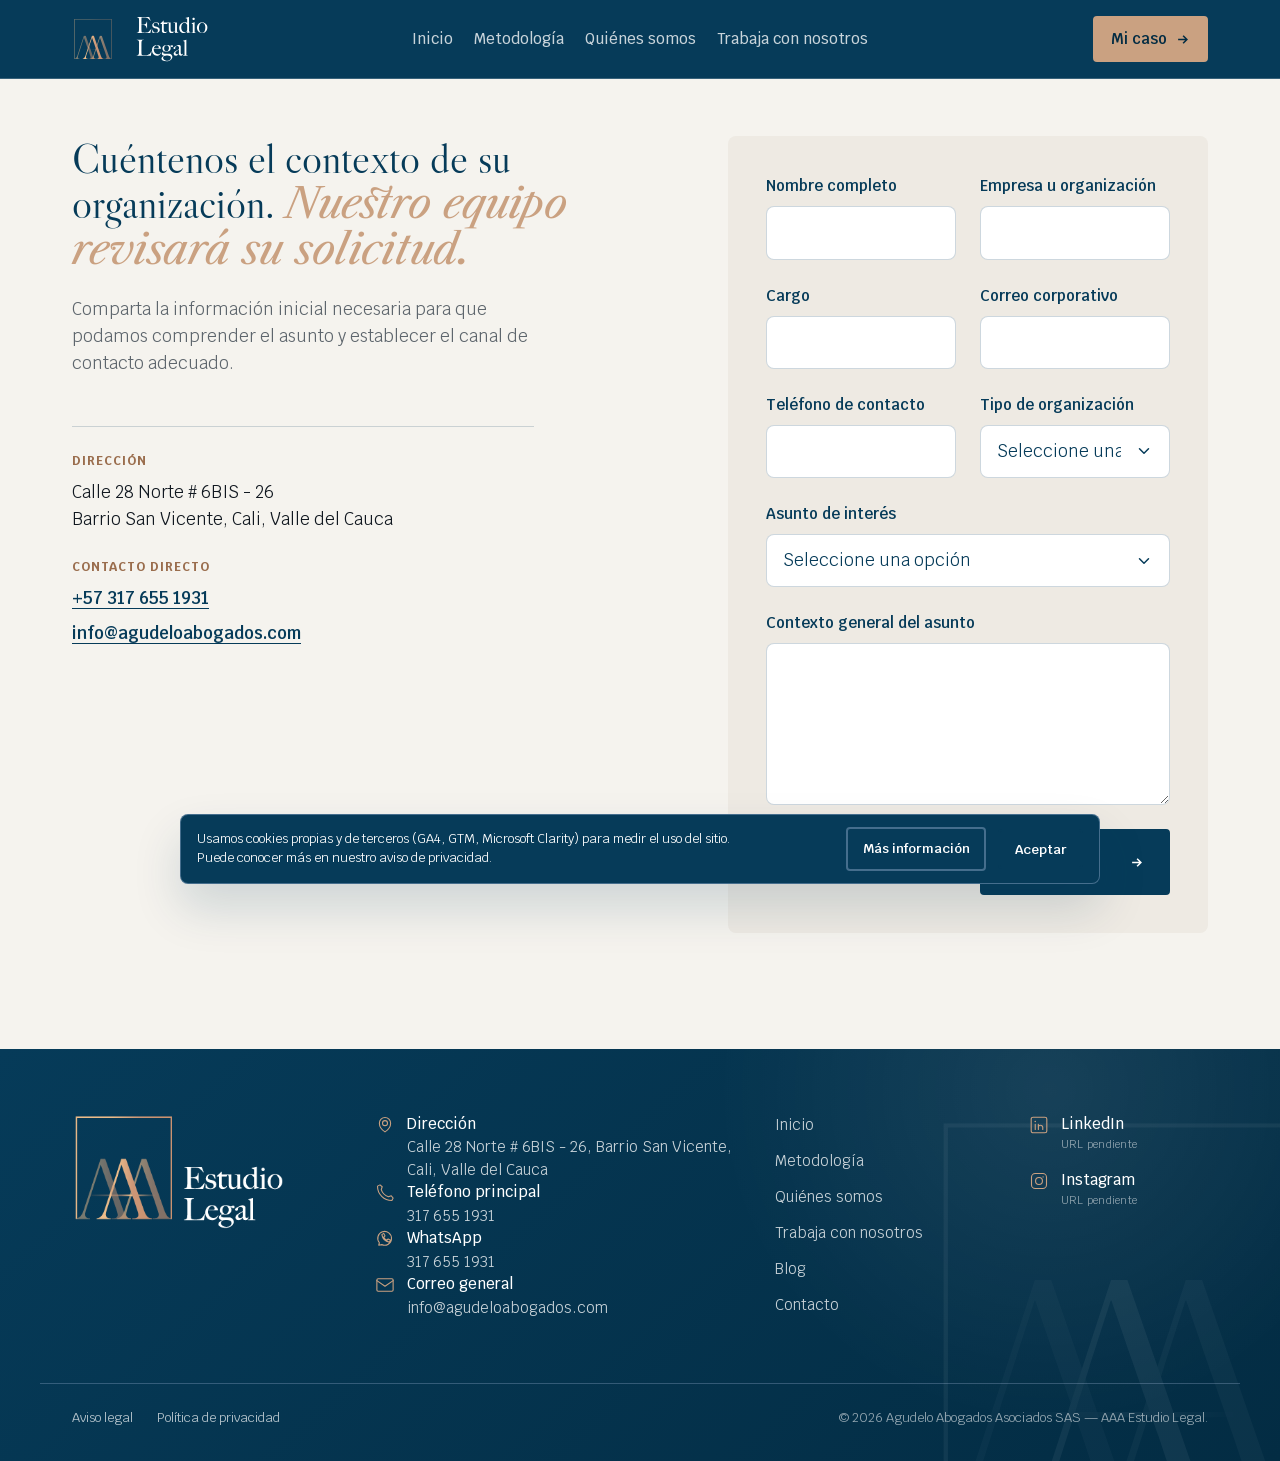
==== commit 5c19b796: "feat: refine internal layouts, mobile navigation, and contact flow" ====
--- a/prototype/captacion-b2b.html
+++ b/prototype/captacion-b2b.html
@@ -10,7 +10,7 @@
 <link href="https://fonts.googleapis.com/css2?family=Krub:wght@400;500;600;700&family=Libre+Caslon+Display&family=Libre+Caslon+Text:ital@1&display=swap" rel="stylesheet">
 <link rel="stylesheet" href="css/tokens.css">
 <link rel="stylesheet" href="css/base.css">
-<link rel="stylesheet" href="css/components.css">
+<link rel="stylesheet" href="css/components.css?v=20260831-contact-whatsapp-title">
 </head>
 <body class="contact-page">
 
@@ -50,6 +50,15 @@
             <li><a href="trabaja-con-nosotros.html">Trabaja con nosotros</a></li>
           </ul>
         </nav>
+        <div class="nav__mobile-contact" aria-label="Contacto de AAA Estudio Legal">
+          <p class="nav__mobile-contact-label">Contacto</p>
+          <address>
+            <span>Calle 28 Norte # 6BIS - 26<br>Barrio San Vicente, Cali</span>
+            <a href="https://wa.link/g02tqj" target="_blank" rel="noopener noreferrer">+57 317 655 1931</a>
+            <a href="mailto:info@agudeloabogados.com">info@agudeloabogados.com</a>
+          </address>
+          <a class="nav__mobile-contact-cta" href="captacion-b2b.html">Hablemos de su caso <span aria-hidden="true">→</span></a>
+        </div>
       </div>
     </details>
 
@@ -65,53 +74,50 @@
 </header>
 
 <main id="contenido">
-
-  <!-- HERO INTERNO — mismo sistema editorial compacto de las páginas internas.
-       Contacto conserva una superficie abstracta de marca: no lleva fotografía. -->
-  <section class="hero-immersive hero--editorial hero--editorial--contact surface-theme--dark-primary" data-surface="dark" aria-label="Presentación de Contacto">
-    <div class="hero-shell">
-      <div class="hero-shell__media hero-shell__media--abstract" aria-hidden="true">
-        <div class="hero-shell__scrim" aria-hidden="true"></div>
-      </div>
-      <div class="hero-shell__content">
-        <p class="eyebrow">Contacto</p>
-        <h1 class="hero__title">Soluciones jurídicas para <span class="text-gradient">proteger, normalizar y recuperar activos</span></h1>
-      </div>
-    </div>
-  </section>
-
-  <!-- CONTACTO B2B — formulario abierto a la izquierda y fotografía a la derecha. -->
+  <!-- CONTACTO B2B — contexto y datos a la izquierda; formulario a la derecha. -->
   <section class="section chapter contact-intake surface-theme--light-base" data-surface="light" aria-labelledby="contact-form-heading">
     <div class="container contact-intake__grid">
       <div class="contact-intake__content">
         <div class="section-heading--editorial" data-motion="section-title">
-          <p class="eyebrow">Conversemos</p>
-          <h2 id="contact-form-heading"><span class="section-title__regular">Cuéntenos el contexto de su organización.</span> <span class="section-title__emphasis">Nuestro equipo revisará su solicitud.</span></h2>
+          <h1 id="contact-form-heading" class="contact-intake__title"><span class="section-title__regular">Cuéntenos el contexto de su organización.</span> <span class="section-title__emphasis">Nuestro equipo revisará su solicitud.</span></h1>
           <p class="contact-intake__intro">Comparta la información inicial necesaria para que podamos comprender el asunto y establecer el canal de contacto adecuado.</p>
         </div>
 
-        <form class="talent-form talent-form--open contact-form reveal" onsubmit="return false">
-          <div class="talent-form__field">
+        <address class="contact-intake__details" aria-label="Datos de contacto de AAA Estudio Legal">
+          <div class="contact-intake__detail">
+            <span>Dirección</span>
+            <p>Calle 28 Norte # 6BIS - 26<br>Barrio San Vicente, Cali, Valle del Cauca</p>
+          </div>
+          <div class="contact-intake__detail">
+            <span>Contacto directo</span>
+            <a href="https://wa.link/g02tqj" target="_blank" rel="noopener noreferrer">+57 317 655 1931</a>
+            <a href="mailto:info@agudeloabogados.com">info@agudeloabogados.com</a>
+          </div>
+        </address>
+      </div>
+
+      <form class="talent-form talent-form--open contact-form reveal" onsubmit="return false">
+        <div class="talent-form__field">
             <label for="contact-name">Nombre completo</label>
             <input type="text" id="contact-name" name="nombre" autocomplete="name" required>
-          </div>
-          <div class="talent-form__field">
+        </div>
+        <div class="talent-form__field">
             <label for="contact-company">Empresa u organización</label>
             <input type="text" id="contact-company" name="organizacion" autocomplete="organization" required>
-          </div>
-          <div class="talent-form__field">
+        </div>
+        <div class="talent-form__field">
             <label for="contact-role">Cargo</label>
             <input type="text" id="contact-role" name="cargo" autocomplete="organization-title" required>
-          </div>
-          <div class="talent-form__field">
+        </div>
+        <div class="talent-form__field">
             <label for="contact-email">Correo corporativo</label>
             <input type="email" id="contact-email" name="correo" autocomplete="email" required>
-          </div>
-          <div class="talent-form__field">
+        </div>
+        <div class="talent-form__field">
             <label for="contact-phone">Teléfono de contacto</label>
             <input type="tel" id="contact-phone" name="telefono" autocomplete="tel" required>
-          </div>
-          <div class="talent-form__field">
+        </div>
+        <div class="talent-form__field">
             <label for="contact-organization-type">Tipo de organización</label>
             <select id="contact-organization-type" name="tipo-organizacion" required>
               <option value="">Seleccione una opción</option>
@@ -122,8 +128,8 @@
               <option>Entidad pública</option>
               <option>Otra organización</option>
             </select>
-          </div>
-          <div class="talent-form__field talent-form__field--wide">
+        </div>
+        <div class="talent-form__field talent-form__field--wide">
             <label for="contact-interest">Asunto de interés</label>
             <select id="contact-interest" name="asunto" required>
               <option value="">Seleccione una opción</option>
@@ -132,21 +138,16 @@
               <option>Derecho corporativo</option>
               <option>Otra consulta</option>
             </select>
-          </div>
-          <div class="talent-form__field talent-form__field--wide">
+        </div>
+        <div class="talent-form__field talent-form__field--wide">
             <label for="contact-context">Contexto general del asunto</label>
             <textarea id="contact-context" name="contexto" rows="5" required></textarea>
-          </div>
-          <button class="btn btn--primary talent-form__submit" type="submit">
-            Solicitar contacto
-            <svg class="btn--icon" viewBox="0 0 24 24" fill="none" stroke="currentColor" stroke-width="2.5" aria-hidden="true"><path d="M5 12h14M13 6l6 6-6 6"/></svg>
-          </button>
-        </form>
-      </div>
-
-      <div class="contact-intake__media reveal">
-        <img src="assets/img/hero-inicio.webp" alt="Equipo de AAA Estudio Legal trabajando en una sala de reuniones" data-img-id="IMG-16" loading="lazy" decoding="async">
-      </div>
+        </div>
+        <button class="btn btn--primary talent-form__submit" type="submit">
+          Solicitar contacto
+          <svg class="btn--icon" viewBox="0 0 24 24" fill="none" stroke="currentColor" stroke-width="2.5" aria-hidden="true"><path d="M5 12h14M13 6l6 6-6 6"/></svg>
+        </button>
+      </form>
     </div>
   </section>
 
@@ -177,7 +178,7 @@
           <svg class="home-footer__icon" viewBox="0 0 256 256" fill="none" stroke="currentColor" stroke-width="14" stroke-linecap="round" stroke-linejoin="round" aria-hidden="true"><path d="M92 48 64 24 32 40c0 101.6 82.4 184 184 184l16-32-24-28-36 12a144 144 0 0 1-92-92Z"/></svg>
           <span><strong>Teléfono principal</strong>317 655 1931</span>
         </a>
-        <a class="home-footer__contact-item" href="https://wa.me/573176551931" target="_blank" rel="noopener noreferrer">
+        <a class="home-footer__contact-item" href="https://wa.link/g02tqj" target="_blank" rel="noopener noreferrer">
           <svg class="home-footer__icon" viewBox="0 0 256 256" fill="none" stroke="currentColor" stroke-width="14" stroke-linecap="round" stroke-linejoin="round" aria-hidden="true"><path d="M88 72c8 48 48 88 96 96l16-24-32-16-16 16c-16-8-32-24-40-40l16-16-16-32Z"/><path d="M48 208 56 176a88 88 0 1 1 32 24Z"/></svg>
           <span><strong>WhatsApp</strong>317 655 1931</span>
         </a>
@@ -228,9 +229,9 @@
   <button class="btn btn--primary" type="button" data-cookie-accept>Aceptar</button>
 </div>
 
-<script src="js/main.js"></script>
+<script src="js/main.js?v=20260831-mobile-menu"></script>
 <script defer src="js/gsap/gsap-3.15.0.min.js"></script>
 <script defer src="js/gsap/ScrollTrigger-3.15.0.min.js"></script>
-<script defer src="js/home-motion.js?v=20260831-contact-headings"></script>
+<script defer src="js/home-motion.js?v=20260831-contact-layout"></script>
 </body>
 </html>
--- a/prototype/css/components.css
+++ b/prototype/css/components.css
@@ -35,6 +35,7 @@
 /* =====================================================================
    SISTEMA EDITORIAL COMPARTIDO — Home + páginas internas
    ===================================================================== */
+.section-heading--editorial h1,
 .section-heading--editorial h2 {
   max-width: 24ch;
   margin-bottom: 0;
@@ -61,10 +62,13 @@
 
 .section-title__emphasis--block { display: block; }
 
+.surface-theme--dark-primary .section-heading--editorial h1,
 .surface-theme--dark-primary .section-heading--editorial h2,
+.surface-theme--dark-deep .section-heading--editorial h1,
 .surface-theme--dark-deep .section-heading--editorial h2 { color: var(--color-white); }
 
 @media (max-width: 640px) {
+  .section-heading--editorial h1,
   .section-heading--editorial h2 { font-size: 31px; }
 }
 
@@ -2397,6 +2401,9 @@
 
 .talent-application__heading h2 { max-width: none; }
 
+/* Replica la relación eyebrow → título → descripción aprobada en Home. */
+.talent-application__heading > .eyebrow { margin-bottom: var(--space-4); }
+
 @media (min-width: 761px) {
   .talent-application__heading .section-title__regular,
   .talent-application__heading .section-title__emphasis {
@@ -2532,69 +2539,103 @@
   }
 }
 
-/* Contacto B2B: reutiliza el formulario abierto y el encabezado editorial de las
-   páginas internas; solo define la relación formulario/fotografía del capítulo. */
+/* Contacto B2B: composición editorial directa, sin Hero intermedio. La información
+   de contexto ocupa la columna izquierda y el formulario la derecha. */
+.contact-intake {
+  min-height: 100vh;
+  padding-top: clamp(136px, 15vh, 176px);
+}
+
 .contact-intake__grid {
   display: grid;
-  grid-template-columns: minmax(0, 1.2fr) minmax(320px, 0.8fr);
-  align-items: stretch;
-  gap: clamp(var(--space-8), 5vw, var(--space-16));
+  grid-template-columns: minmax(0, 1.25fr) minmax(480px, 0.95fr);
+  align-items: start;
+  gap: clamp(var(--space-8), 4vw, var(--space-12));
 }
 
 .contact-intake__content { min-width: 0; }
 
-.contact-intake .section-heading--editorial h2 { max-width: none; }
+.contact-intake .section-heading--editorial h1,
+.contact-intake .section-heading--editorial h2 {
+  max-width: 31ch;
+  text-wrap: balance;
+}
+
+.contact-intake__title {
+  margin: 0;
+  color: var(--color-navy-deep);
+}
 
 .contact-intake__intro {
-  max-width: 58ch;
+  max-width: 44ch;
   margin-top: var(--space-6);
   color: var(--color-text-muted);
+}
+
+.contact-intake__details {
+  display: grid;
+  gap: var(--space-6);
+  max-width: 42ch;
+  margin-top: var(--space-12);
+  padding-top: var(--space-6);
+  border-top: 1px solid rgba(var(--color-navy-deep-rgb), 0.18);
+  color: var(--color-text-on-light);
+  font-style: normal;
+}
+
+.contact-intake__detail {
+  display: grid;
+  gap: var(--space-2);
+}
+
+.contact-intake__detail > span {
+  color: var(--color-accent-strong);
+  font-size: 0.78rem;
+  font-weight: 700;
+  letter-spacing: 0.08em;
+  text-transform: uppercase;
+}
+
+.contact-intake__detail p { margin: 0; }
+
+.contact-intake__detail a {
+  width: fit-content;
+  color: var(--color-navy-deep);
+  font-weight: 600;
+  text-decoration-thickness: 1px;
+  text-underline-offset: 0.22em;
 }
 
 .contact-form.talent-form--open {
   grid-template-columns: repeat(2, minmax(0, 1fr));
   gap: var(--space-6);
   max-width: none;
-  margin: var(--space-8) 0 0;
-}
-
-.contact-intake__media {
-  position: relative;
-  align-self: center;
-  width: 100%;
-  aspect-ratio: 4 / 5;
-  overflow: hidden;
+  margin: 0;
+  padding: clamp(var(--space-6), 3vw, var(--space-12));
+  background: var(--color-surface-light-alt);
   border-radius: var(--radius-md);
 }
 
-.contact-intake__media img {
-  width: 100%;
-  height: 100%;
-  object-fit: cover;
-  object-position: 54% center;
-}
-
 @media (max-width: 900px) {
+  .contact-intake {
+    min-height: 0;
+    padding-top: clamp(120px, 16vw, 148px);
+  }
+
   .contact-intake__grid {
     grid-template-columns: minmax(0, 1fr);
     gap: var(--space-12);
   }
 
-  .contact-intake__media {
-    min-height: 0;
-    aspect-ratio: 4 / 3;
-  }
-
-  .contact-intake__media img {
-    min-height: 0;
-    object-position: center 38%;
-  }
+  .contact-intake .section-heading--editorial h1,
+  .contact-intake .section-heading--editorial h2 { max-width: 20ch; }
 }
 
 @media (max-width: 640px) {
   .contact-form.talent-form--open {
     grid-template-columns: minmax(0, 1fr);
-    margin-top: var(--space-8);
+    margin-top: 0;
+    padding: var(--space-6);
   }
 
   .contact-form.talent-form--open .talent-form__field,
@@ -2602,8 +2643,6 @@
   .contact-form.talent-form--open .talent-form__submit {
     grid-column: 1;
   }
-
-  .contact-intake__media { aspect-ratio: 4 / 3; }
 }
 
 /* =====================================================================
@@ -3436,7 +3475,7 @@
 .philosophy-section .philosophy-quote {
   max-width: 42ch;
   margin: 0 0 var(--space-8);
-  padding: var(--space-5) var(--space-6);
+  padding: var(--space-5) var(--space-6) var(--space-5) var(--space-8);
   border-left: 3px solid var(--color-accent-main);
   border-radius: 0 var(--radius-sm) var(--radius-sm) 0;
   background: rgba(var(--color-accent-main-rgb), 0.07);
@@ -3448,6 +3487,7 @@
 }
 
 .philosophy-section .philosophy-quote p { margin: 0; }
+.philosophy-section .philosophy-quote strong { font-weight: 700; }
 .philosophy-section .philosophy-description {
   max-width: 62ch;
   margin: 0;
@@ -3466,7 +3506,7 @@
   .philosophy-section .philosophy-quote {
     max-width: 100%;
     margin: 0 0 var(--space-6);
-    padding: var(--space-4) var(--space-5);
+    padding: var(--space-4) var(--space-5) var(--space-4) var(--space-6);
     font-size: 1rem;
     line-height: 1.6;
   }
@@ -3579,6 +3619,23 @@
   color: rgba(255, 255, 255, 0.76);
   font-size: 0.9375rem;
   line-height: 1.55;
+}
+
+/* La exclusión es una afirmación breve y secundaria respecto al H2. */
+.home-page .home-about-summary__exclusion { font-size: 18px; }
+
+/* En desktop, título y descripción reservan el mismo alto en los tres paneles.
+   Así la zona de lectura empieza y termina sobre una retícula común aunque el
+   copy tenga longitudes distintas. En mobile se conserva el flujo natural. */
+@media (min-width: 1024px) {
+  .home-page .focus-mosaic .surface-visual__caption h3,
+  .home-page .focus-mosaic > :nth-child(1) .surface-visual__caption h3 {
+    min-height: 3.24em;
+  }
+
+  .home-page .focus-mosaic .surface-visual__caption p {
+    min-height: 6.2em;
+  }
 }
 
 /* D47 (2026-08-20): la descripción solo aparece con hover, a pedido del Owner —
@@ -5157,6 +5214,18 @@
   [src$="logo-nuestro-fondo.png"]
 ) { --sector-logo-scale: 2.05; }
 
+/* Algunas ternas incluyen marcas horizontales con más presencia óptica. En desktop
+   ganan separación interna sin alterar la retícula ni el tamaño de las cards. */
+@media (min-width: 1024px) {
+  .home-page .sector-card__logos--spaced {
+    gap: var(--space-8);
+  }
+
+  .home-page .sector-card__logos--spaced .sector-card__logo {
+    padding-inline: var(--space-2);
+  }
+}
+
 /* Tablet y mobile: reserva un cierre real dentro de cada tarjeta. La evidencia
    permanece en una única fila y los ajustes ópticos pueden respirar sin quedar
    recortados por el slot. */
@@ -5197,12 +5266,12 @@
   }
 
   .home-page .sector-card__logo {
-    height: 52px;
+    height: 60px;
   }
 
   .home-page .sector-card__logo img {
-    max-width: 92px;
-    max-height: 40px;
+    max-width: 106px;
+    max-height: 46px;
     --sector-logo-scale: 1.15;
   }
 
@@ -5785,8 +5854,10 @@
 }
 
 /* Capa final de especificidad para la escala editorial compartida. */
+.section-heading--editorial h1,
 .section-heading--editorial h2 { font-size: 42px; }
 @media (max-width: 640px) {
+  .section-heading--editorial h1,
   .section-heading--editorial h2 { font-size: 31px; }
 }
 
@@ -5809,3 +5880,295 @@
     filter: brightness(1.12);
   }
 }
+
+/* Ajustes de pulido aprobados — Home y Metodología. */
+.services-page .stepper--flowchart .stepper__icon,
+.services-page .stepper--flowchart .stepper__step.is-active .stepper__icon,
+.services-page section[data-surface="dark"] .stepper--flowchart .stepper__icon,
+.services-page section[data-surface="dark"] .stepper--flowchart .stepper__step.is-active .stepper__icon,
+.services-page .stepper--flowchart .stepper__step h3 {
+  color: var(--color-accent-main);
+}
+
+@media (min-width: 801px) {
+  .services-page .stepper--flowchart .stepper__icon,
+  .services-page .stepper--flowchart .stepper__step.is-active .stepper__icon {
+    border-color: rgba(var(--color-accent-main-rgb), 0.72);
+  }
+}
+
+@media (max-width: 640px) {
+  /* Los tres servicios pasan a un recorrido horizontal nativo, sin ocultar copy. */
+  .services-page .services-intro .service-grid--editorial {
+    display: flex;
+    width: 100%;
+    gap: var(--space-4);
+    overflow-x: auto;
+    overflow-y: hidden;
+    padding-bottom: var(--space-3);
+    scroll-padding-inline: 0;
+    scroll-snap-type: x mandatory;
+    overscroll-behavior-inline: contain;
+    scrollbar-width: none;
+    -webkit-overflow-scrolling: touch;
+  }
+
+  .services-page .services-intro .service-grid--editorial::-webkit-scrollbar {
+    display: none;
+  }
+
+  .services-page .services-intro .service-card--editorial {
+    flex: 0 0 calc(100% - var(--space-8));
+    width: calc(100% - var(--space-8));
+    height: auto;
+    scroll-snap-align: start;
+    scroll-snap-stop: always;
+  }
+
+  /* El scrim conserva la fotografía, pero recupera contraste en pantallas pequeñas. */
+  .home-page .focus-mosaic .surface-visual::after {
+    background: rgba(var(--color-navy-deep-rgb), 0.70);
+  }
+}
+
+/* Menú móvil global: drawer editorial que entra desde la izquierda. El bloque de
+   contacto permanece oculto en desktop y reutiliza información vigente del footer. */
+.nav__mobile-contact { display: none; }
+
+@media (max-width: 1180px) {
+  html.nav-open,
+  html.nav-open body {
+    overflow: hidden;
+  }
+
+  .site-header--global .brand,
+  .site-header--global .nav__toggle {
+    position: relative;
+    z-index: 4;
+  }
+
+  .site-header--global .nav__toggle-icon line {
+    transform-box: fill-box;
+    transform-origin: center;
+    transition: transform var(--motion-fast) var(--motion-ease),
+                opacity var(--motion-fast) var(--motion-ease);
+  }
+
+  .site-header--global .nav[open] .nav__toggle-icon line:nth-child(1) {
+    transform: translateY(6px) rotate(45deg);
+  }
+
+  .site-header--global .nav[open] .nav__toggle-icon line:nth-child(2) {
+    opacity: 0;
+  }
+
+  .site-header--global .nav[open] .nav__toggle-icon line:nth-child(3) {
+    transform: translateY(-6px) rotate(-45deg);
+  }
+
+  .site-header--global .nav[open]::before {
+    content: "";
+    position: fixed;
+    inset: 0;
+    z-index: 1;
+    background: rgba(var(--color-navy-deep-rgb), 0.68);
+    backdrop-filter: blur(3px);
+    -webkit-backdrop-filter: blur(3px);
+    animation: nav-backdrop-in var(--motion-base) var(--motion-ease) both;
+  }
+
+  .site-header--global .nav__panel,
+  .site-header--global .nav[open] .nav__panel {
+    position: fixed;
+    inset: 0 auto 0 0;
+    z-index: 2;
+    display: flex;
+    flex-direction: column;
+    width: min(90vw, 460px);
+    height: 100dvh;
+    padding: clamp(96px, 14vh, 128px) clamp(var(--space-6), 7vw, var(--space-8)) var(--space-8);
+    overflow-x: hidden;
+    overflow-y: auto;
+    overscroll-behavior: contain;
+    background: var(--color-navy-deep);
+    border: 0;
+    border-right: 1px solid rgba(255, 255, 255, 0.14);
+    border-radius: 0;
+    box-shadow: 24px 0 64px rgba(var(--color-navy-deep-rgb), 0.34);
+    transform: translateX(0);
+    transition: transform var(--motion-base) var(--motion-ease);
+    scrollbar-width: thin;
+    scrollbar-color: rgba(255, 255, 255, 0.24) transparent;
+  }
+
+  @starting-style {
+    .site-header--global .nav[open] .nav__panel {
+      transform: translateX(-100%);
+    }
+  }
+
+  .site-header--global .nav__panel nav {
+    width: 100%;
+  }
+
+  .site-header--global .nav__panel ul {
+    display: flex;
+    flex-direction: column;
+    align-items: stretch;
+    gap: 0;
+    width: 100%;
+    counter-reset: mobile-nav-item;
+  }
+
+  .site-header--global .nav__panel li {
+    position: relative;
+    width: 100%;
+    counter-increment: mobile-nav-item;
+    border-bottom: 1px solid rgba(255, 255, 255, 0.14);
+  }
+
+  .site-header--global .nav[open] .nav__panel li {
+    animation: nav-item-in 520ms var(--motion-ease) both;
+  }
+
+  .site-header--global .nav[open] .nav__panel li:nth-child(1) { animation-delay: 70ms; }
+  .site-header--global .nav[open] .nav__panel li:nth-child(2) { animation-delay: 115ms; }
+  .site-header--global .nav[open] .nav__panel li:nth-child(3) { animation-delay: 160ms; }
+  .site-header--global .nav[open] .nav__panel li:nth-child(4) { animation-delay: 205ms; }
+
+  .site-header--global .nav__panel li::before {
+    content: "0" counter(mobile-nav-item);
+    position: absolute;
+    top: 50%;
+    left: 0;
+    color: var(--color-accent-main);
+    font-family: var(--font-sans);
+    font-size: 0.6875rem;
+    font-weight: 600;
+    letter-spacing: 0.08em;
+    transform: translateY(-50%);
+  }
+
+  .site-header--global .nav__panel nav a {
+    display: block;
+    width: 100%;
+    padding: var(--space-4) 0 var(--space-4) var(--space-8);
+    color: rgba(255, 255, 255, 0.86);
+    font-family: var(--font-sans);
+    font-size: clamp(1.5rem, 6.6vw, 2rem);
+    font-weight: 500;
+    line-height: 1.08;
+    letter-spacing: -0.035em;
+    border: 0;
+  }
+
+  .site-header--global .nav__panel nav a:hover,
+  .site-header--global .nav__panel nav a:focus-visible,
+  .site-header--global .nav__panel nav a[aria-current="page"] {
+    color: var(--color-white);
+    border: 0;
+  }
+
+  .site-header--global .nav__panel nav a[aria-current="page"]::after {
+    content: "→";
+    margin-left: var(--space-3);
+    color: var(--color-accent-main);
+  }
+
+  .site-header--global .nav__mobile-contact {
+    display: flex;
+    flex-direction: column;
+    gap: var(--space-4);
+    margin-top: auto;
+    padding-top: clamp(var(--space-8), 8vh, var(--space-12));
+  }
+
+  .site-header--global .nav[open] .nav__mobile-contact {
+    animation: nav-contact-in 560ms var(--motion-ease) 230ms both;
+  }
+
+  .site-header--global .nav__mobile-contact-label {
+    margin: 0;
+    color: rgba(255, 255, 255, 0.46);
+    font-family: var(--font-sans);
+    font-size: 0.75rem;
+    font-weight: 600;
+    letter-spacing: 0.1em;
+    text-transform: uppercase;
+  }
+
+  .site-header--global .nav__mobile-contact address {
+    display: grid;
+    gap: var(--space-2);
+    color: rgba(255, 255, 255, 0.72);
+    font-family: var(--font-sans);
+    font-size: 0.875rem;
+    font-style: normal;
+    line-height: 1.55;
+  }
+
+  .site-header--global .nav__mobile-contact address a {
+    width: fit-content;
+    padding: 0;
+    color: rgba(255, 255, 255, 0.78);
+    font-size: inherit;
+    line-height: inherit;
+    letter-spacing: 0;
+    border: 0;
+  }
+
+  .site-header--global .nav__mobile-contact-cta {
+    display: flex;
+    align-items: center;
+    justify-content: space-between;
+    gap: var(--space-4);
+    width: 100%;
+    margin-top: var(--space-2);
+    padding: var(--space-4) 0;
+    color: var(--color-accent-main);
+    font-family: var(--font-sans);
+    font-size: 0.9375rem;
+    font-weight: 600;
+    text-decoration: none;
+    border-top: 1px solid rgba(var(--color-accent-main-rgb), 0.44);
+    border-bottom: 1px solid rgba(var(--color-accent-main-rgb), 0.44);
+  }
+
+  .site-header--global .nav[open] ~ .site-header__actions {
+    opacity: 0;
+    visibility: hidden;
+    pointer-events: none;
+  }
+}
+
+@keyframes nav-backdrop-in {
+  from { opacity: 0; }
+  to { opacity: 1; }
+}
+
+@keyframes nav-item-in {
+  from { opacity: 0; transform: translateX(-18px); }
+  to { opacity: 1; transform: translateX(0); }
+}
+
+@keyframes nav-contact-in {
+  from { opacity: 0; transform: translateY(12px); }
+  to { opacity: 1; transform: translateY(0); }
+}
+
+@media (max-width: 1180px) and (prefers-reduced-motion: reduce) {
+  .site-header--global .nav__panel,
+  .site-header--global .nav[open] .nav__panel,
+  .site-header--global .nav__toggle-icon line {
+    transition: none;
+  }
+
+  .site-header--global .nav[open]::before {
+    animation: none;
+  }
+
+  .site-header--global .nav[open] .nav__panel li,
+  .site-header--global .nav[open] .nav__mobile-contact {
+    animation: none;
+  }
+}
